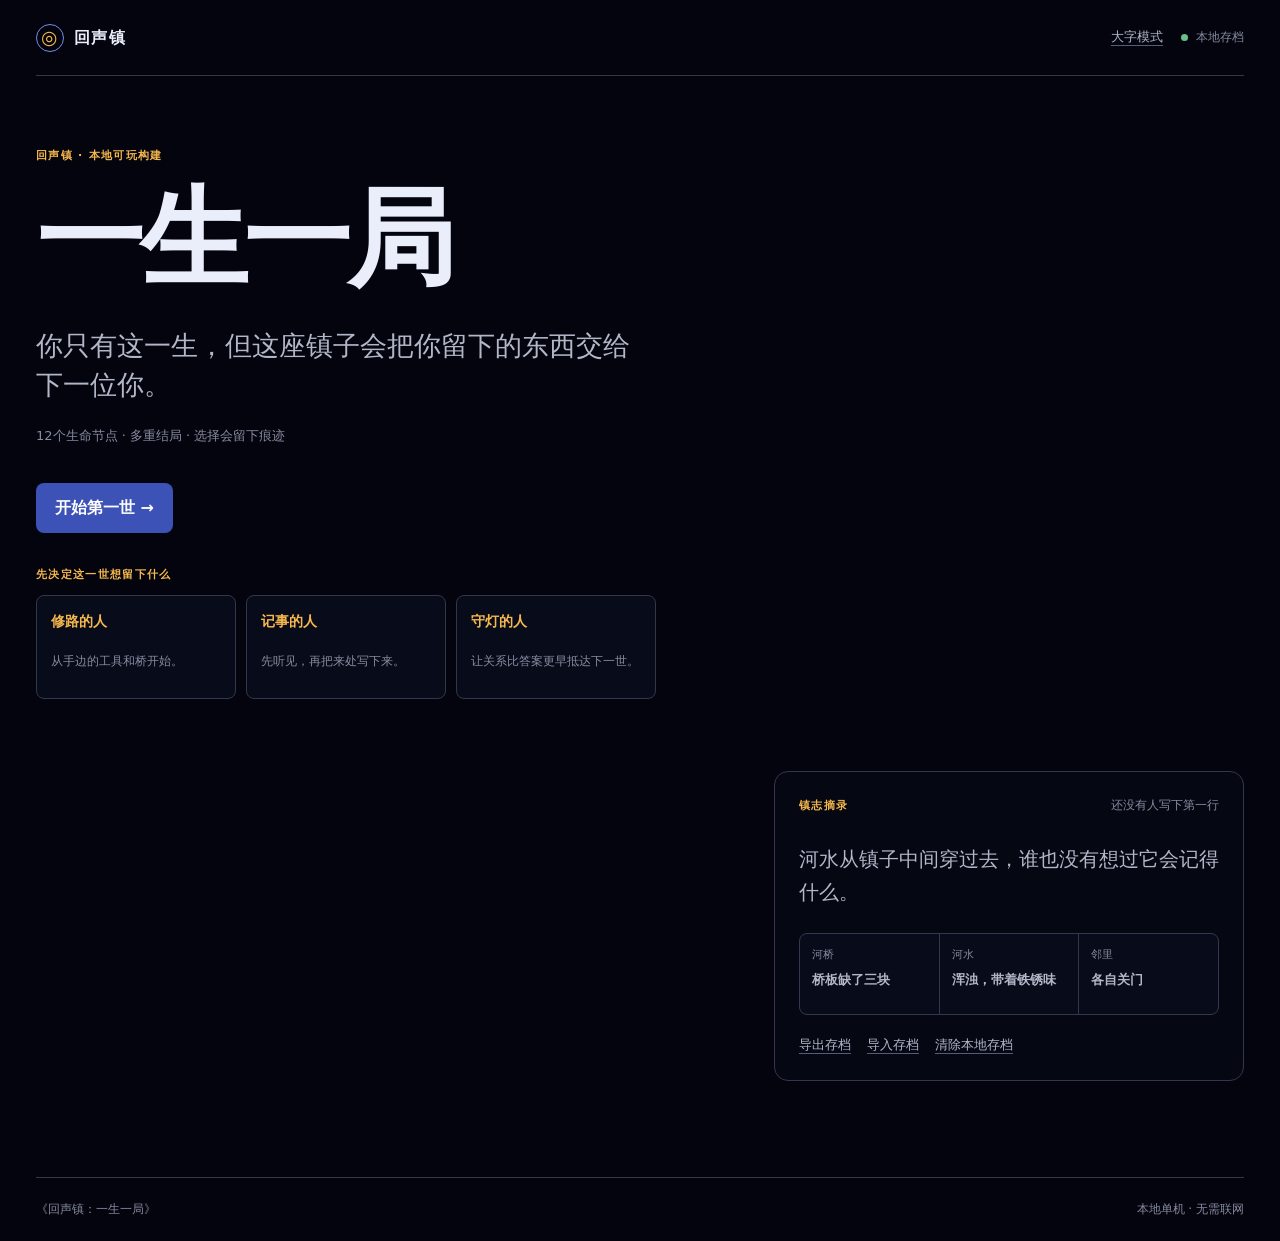
==== development/game/index.html @ 5d585d17 "docs: record playtest feedback and replan core loop" ====
<!doctype html>
<html lang="zh-CN">
  <head>
    <meta charset="utf-8" />
    <meta name="viewport" content="width=device-width, initial-scale=1" />
    <meta name="theme-color" content="#10101a" />
    <meta name="description" content="《回声镇：一生一局》——每一世很短，但小镇会记住。" />
    <link rel="icon" href="favicon.svg" type="image/svg+xml" />
    <link rel="manifest" href="manifest.webmanifest" />
    <link rel="stylesheet" href="styles.css" />
    <title>回声镇：一生一局</title>
  </head>
  <body>
    <div class="site-shell">
      <header class="site-header">
        <button class="wordmark" data-action="home" aria-label="回到游戏首页">
          <span class="wordmark-mark" aria-hidden="true">◎</span>
          <span>回声镇</span>
        </button>
        <div class="header-tools">
          <button class="text-button header-font-toggle" id="font-toggle" data-action="toggle-font" aria-pressed="false">大字模式</button>
          <div class="header-status" aria-live="polite">
          <span class="status-dot" aria-hidden="true"></span>
          <span id="save-status">本地存档</span>
          </div>
        </div>
      </header>

      <a class="skip-link" href="#app">跳到主要内容</a>
      <main id="app" class="app-main">
        <section id="screen-start" class="screen screen-start" aria-labelledby="start-title">
          <div class="start-copy">
            <p class="kicker">回声镇 · 本地可玩构建</p>
            <h1 id="start-title">一生一局</h1>
            <p class="lede">你只有这一生，但这座镇子会把你留下的东西交给下一位你。</p>
            <p class="start-note">12个生命节点 · 多重结局 · 选择会留下痕迹</p>
            <div class="start-actions">
              <button class="button button-primary" data-action="start-life" data-plan="witness">开始第一世 <span aria-hidden="true">→</span></button>
              <button class="button button-secondary is-hidden" data-action="continue-life">继续人生</button>
            </div>
            <section class="plan-picker" aria-labelledby="plan-title">
              <p id="plan-title" class="eyebrow">先决定这一世想留下什么</p>
              <div class="plan-grid">
                <button class="plan-card" type="button" data-action="start-life" data-plan="repair"><strong>修路的人</strong><span>从手边的工具和桥开始。</span></button>
                <button class="plan-card" type="button" data-action="start-life" data-plan="witness"><strong>记事的人</strong><span>先听见，再把来处写下来。</span></button>
                <button class="plan-card" type="button" data-action="start-life" data-plan="lantern"><strong>守灯的人</strong><span>让关系比答案更早抵达下一世。</span></button>
              </div>
            </section>
          </div>
          <div class="start-archive" aria-label="回声镇当前状态">
            <div class="archive-heading">
              <span class="eyebrow">镇志摘录</span>
              <span id="generation-label">还没有人写下第一行</span>
            </div>
            <p id="start-echo" class="archive-quote">“河水从镇子中间穿过去，谁也没有想过它会记得什么。”</p>
            <div id="start-town" class="town-mini"></div>
            <div class="start-tools">
              <button class="text-button is-hidden" data-action="view-archive">翻开完整镇志</button>
              <button class="text-button" data-action="export-save">导出存档</button>
              <label class="text-button file-button" for="import-input">导入存档</label>
              <input id="import-input" type="file" accept="application/json,.json" class="visually-hidden" />
              <button class="text-button" data-action="erase-save">清除本地存档</button>
            </div>
          </div>
        </section>

        <section id="screen-game" class="screen is-hidden" aria-labelledby="event-title">
          <div class="game-toolbar">
            <div>
              <p class="kicker">人生档案</p>
              <h1 id="life-label">第 1 世</h1>
            </div>
            <div class="life-progress-wrap">
              <span id="stage-label">第一章</span>
              <div id="life-progress" class="life-progress" role="progressbar" aria-label="人生进度" aria-valuemin="0" aria-valuemax="12" aria-valuenow="1"></div>
            </div>
          </div>

          <div id="legacy-banner" class="legacy-banner is-hidden" role="status"></div>

          <div class="game-layout">
            <article class="event-column">
              <div class="event-meta">
                <span id="event-age">7岁</span>
                <span class="meta-separator" aria-hidden="true">·</span>
                <span id="event-place">河边</span>
              </div>
              <h2 id="event-title">还没有写下这一页</h2>
              <p id="event-copy" class="event-copy"></p>
              <div id="choices" class="choices" role="group" aria-label="人生选择"></div>

              <section id="feedback" class="feedback is-hidden" aria-live="polite">
                <div class="feedback-rule" aria-hidden="true"></div>
                <p class="eyebrow">这一选择留下的回声</p>
                <p id="feedback-copy" class="feedback-copy"></p>
                <div id="feedback-changes" class="feedback-changes"></div>
                <button class="button button-primary" data-action="next-stage">翻到下一页 <span aria-hidden="true">→</span></button>
              </section>
            </article>

            <aside class="town-column" aria-label="人生状态与小镇状态">
              <section class="status-panel">
                <div class="panel-heading">
                  <span class="eyebrow">这一生</span>
                  <span id="status-hint">你能带走的只有判断</span>
                </div>
                <div class="stat-list">
                  <div class="stat-row">
                    <span class="stat-icon" aria-hidden="true">♡</span>
                    <div class="stat-main"><span>身体</span><strong id="stat-health">3 / 3</strong></div>
                    <div class="stat-meter" role="progressbar" aria-label="身体" aria-valuemin="0" aria-valuemax="3" aria-valuenow="3"><span id="meter-health"></span></div>
                  </div>
                  <div class="stat-row">
                    <span class="stat-icon" aria-hidden="true">◇</span>
                    <div class="stat-main"><span>积蓄</span><strong id="stat-coins">2</strong></div>
                    <div class="stat-meter" role="progressbar" aria-label="积蓄" aria-valuemin="0" aria-valuemax="6" aria-valuenow="2"><span id="meter-coins"></span></div>
                  </div>
                  <div class="stat-row">
                    <span class="stat-icon" aria-hidden="true">⌁</span>
                    <div class="stat-main"><span>胆量</span><strong id="stat-courage">1</strong></div>
                    <div class="stat-meter" role="progressbar" aria-label="胆量" aria-valuemin="0" aria-valuemax="5" aria-valuenow="1"><span id="meter-courage"></span></div>
                  </div>
                  <div class="stat-row">
                    <span class="stat-icon" aria-hidden="true">✦</span>
                    <div class="stat-main"><span>牵挂</span><strong id="stat-bond">0</strong></div>
                    <div class="stat-meter" role="progressbar" aria-label="牵挂" aria-valuemin="0" aria-valuemax="6" aria-valuenow="0"><span id="meter-bond"></span></div>
                  </div>
                  <div class="stat-row">
                    <span class="stat-icon" aria-hidden="true">⌘</span>
                    <div class="stat-main"><span>手艺</span><strong id="stat-craft">0</strong></div>
                    <div class="stat-meter" role="progressbar" aria-label="手艺" aria-valuemin="0" aria-valuemax="6" aria-valuenow="0"><span id="meter-craft"></span></div>
                  </div>
                  <div class="stat-row">
                    <span class="stat-icon" aria-hidden="true">◌</span>
                    <div class="stat-main"><span>洞察</span><strong id="stat-insight">0</strong></div>
                    <div class="stat-meter" role="progressbar" aria-label="洞察" aria-valuemin="0" aria-valuemax="6" aria-valuenow="0"><span id="meter-insight"></span></div>
                  </div>
                </div>
                <p id="life-intent" class="life-intent">这一世还没有决定要留下什么。</p>
              </section>

              <section class="town-panel">
                <div class="panel-heading">
                  <span class="eyebrow">小镇现在</span>
                  <span id="town-year">第一行还没写下</span>
                </div>
                <div id="town-state" class="town-state"></div>
              </section>

              <section class="people-panel">
                <div class="panel-heading">
                  <span class="eyebrow">人还记得</span>
                  <span>关系会跨世</span>
                </div>
                <div id="people-state" class="people-state"></div>
              </section>

              <section class="relic-panel">
                <div class="panel-heading">
                  <span class="eyebrow">带来的东西</span>
                  <span id="relic-count">0 件</span>
                </div>
                <div id="relics" class="relics"></div>
              </section>
            </aside>
          </div>

          <div class="game-footer">
            <button class="text-button" data-action="home">暂存，回到首页</button>
            <span>选择会自动保存 · 键盘可用 1 / 2 / 3</span>
          </div>
        </section>

        <section id="screen-ending" class="screen is-hidden" aria-labelledby="ending-title">
          <div class="ending-intro">
            <p class="kicker">人生档案已封存</p>
            <h1 id="ending-title">你这一生，留下了回声。</h1>
            <p id="ending-copy" class="lede"></p>
          </div>
          <div class="ending-grid">
            <article class="ending-card ending-summary">
              <span class="eyebrow">这一世</span>
              <div id="ending-stats" class="ending-stats"></div>
              <div class="ending-rule"></div>
              <p id="ending-verdict" class="ending-verdict"></p>
            </article>
            <article class="ending-card ending-echoes">
              <span class="eyebrow">镇上记住了</span>
              <div id="echo-list" class="echo-list"></div>
            </article>
          </div>
          <div class="ending-actions">
            <button class="button button-primary" data-action="next-life">带着它，选择下一世方向 <span aria-hidden="true">→</span></button>
            <button class="text-button" data-action="home">回到镇志首页</button>
          </div>
        </section>

        <section id="screen-archive" class="screen is-hidden" aria-labelledby="archive-title">
          <div class="archive-page-heading">
            <div>
              <p class="kicker">回声镇 · 记忆总览</p>
              <h1 id="archive-title">每一世都写在这里。</h1>
              <p class="lede">你不必记住所有选择。镇志会替你记住，直到下一次有人把它翻开。</p>
            </div>
            <button class="button button-secondary" data-action="home">回到首页</button>
          </div>
          <div class="archive-overview">
            <article class="archive-overview-card">
              <span class="eyebrow">小镇现在</span>
              <div id="archive-town" class="town-state"></div>
            </article>
            <article class="archive-overview-card">
              <span class="eyebrow">已经走过</span>
              <strong id="archive-life-count" class="archive-life-count">0 世</strong>
              <p>每一世的判断都会成为下一世的天气。</p>
            </article>
          </div>
          <div id="archive-timeline" class="archive-timeline"></div>
        </section>
      </main>

      <footer class="site-footer">
        <span>《回声镇：一生一局》</span>
        <span>本地单机 · 无需联网</span>
      </footer>
    </div>
    <div id="toast" class="toast" role="status" aria-live="polite"></div>
    <script src="game.js"></script>
  </body>
</html>
---- development/game/styles.css ----
:root {
  color-scheme: dark;
  --ink: oklch(0.95 0.018 274);
  --ink-soft: oklch(0.78 0.025 274);
  --muted: oklch(0.64 0.03 274);
  --bg: oklch(0.115 0.025 274);
  --surface: oklch(0.155 0.032 274);
  --surface-raised: oklch(0.19 0.038 274);
  --surface-quiet: oklch(0.135 0.028 274);
  --line: oklch(0.34 0.038 274);
  --line-strong: oklch(0.48 0.055 274);
  --primary: oklch(0.48 0.16 270);
  --primary-bright: oklch(0.66 0.14 273);
  --accent: oklch(0.82 0.14 78);
  --success: oklch(0.74 0.12 154);
  --warning: oklch(0.79 0.13 78);
  --danger: oklch(0.7 0.14 24);
  --shadow: 0 8px 18px oklch(0.04 0.02 274 / 0.22);
  --radius-sm: 8px;
  --radius-md: 14px;
  --radius-pill: 999px;
  --ease-out: cubic-bezier(0.16, 1, 0.3, 1);
}

* { box-sizing: border-box; }

html { min-width: 320px; background: var(--bg); }

body {
  margin: 0;
  min-width: 320px;
  min-height: 100vh;
  color: var(--ink);
  background: var(--bg);
  font-family: system-ui, -apple-system, BlinkMacSystemFont, "Segoe UI", "Noto Sans SC", "PingFang SC", sans-serif;
  font-size: 16px;
  line-height: 1.6;
  text-rendering: optimizeLegibility;
}

button { font: inherit; }

button:focus-visible {
  outline: 3px solid var(--accent);
  outline-offset: 3px;
}

.site-shell {
  display: flex;
  flex-direction: column;
  min-height: 100vh;
  max-width: 1440px;
  margin: 0 auto;
  padding: 0 36px;
}

.site-header,
.site-footer {
  display: flex;
  align-items: center;
  justify-content: space-between;
  min-height: 76px;
  border-bottom: 1px solid var(--line);
}

.header-tools { display: inline-flex; align-items: center; gap: 18px; }
.header-font-toggle { font-size: 12px; }
.skip-link { position: absolute; left: 16px; top: 8px; z-index: 5; padding: 8px 12px; border-radius: var(--radius-sm); color: var(--ink); background: var(--primary); transform: translateY(-160%); transition: transform 180ms var(--ease-out); }
.skip-link:focus { transform: translateY(0); }

.site-footer {
  min-height: 64px;
  margin-top: auto;
  border-top: 1px solid var(--line);
  border-bottom: 0;
  color: var(--muted);
  font-size: 12px;
}

.wordmark,
.text-button {
  border: 0;
  padding: 0;
  color: var(--ink);
  background: transparent;
  cursor: pointer;
}

.wordmark {
  display: inline-flex;
  align-items: center;
  gap: 10px;
  font-weight: 700;
  letter-spacing: 0.08em;
}

.wordmark-mark {
  display: inline-grid;
  width: 28px;
  height: 28px;
  place-items: center;
  border: 1px solid var(--primary-bright);
  border-radius: 50%;
  color: var(--accent);
  font-size: 19px;
  line-height: 1;
}

.header-status {
  display: inline-flex;
  align-items: center;
  gap: 8px;
  color: var(--muted);
  font-size: 12px;
}

.status-dot {
  display: inline-block;
  width: 7px;
  height: 7px;
  border-radius: 50%;
  background: var(--success);
}

.app-main { flex: 1; }

.screen { padding: 72px 0 96px; }
.screen.is-hidden,
.is-hidden { display: none !important; }

.kicker,
.eyebrow {
  margin: 0;
  color: var(--accent);
  font-size: 11px;
  font-weight: 700;
  letter-spacing: 0.12em;
  line-height: 1.4;
}

.start-copy { max-width: 620px; }

h1,
h2,
p { text-wrap: pretty; }

h1,
h2 {
  margin: 0;
  color: var(--ink);
  font-weight: 700;
  letter-spacing: -0.025em;
  line-height: 1.08;
}

.start-copy h1 {
  max-width: 8ch;
  margin-top: 18px;
  font-size: clamp(58px, 9vw, 108px);
  letter-spacing: -0.04em;
}

.lede {
  max-width: 38ch;
  margin: 28px 0 0;
  color: var(--ink-soft);
  font-size: clamp(20px, 2.5vw, 27px);
  line-height: 1.45;
}

.start-note {
  margin: 22px 0 0;
  color: var(--muted);
  font-size: 13px;
}

.start-actions,
.ending-actions {
  display: flex;
  flex-wrap: wrap;
  align-items: center;
  gap: 14px;
  margin-top: 36px;
}

.plan-picker { margin-top: 34px; max-width: 720px; }
.plan-grid { display: grid; grid-template-columns: repeat(3, minmax(0, 1fr)); gap: 10px; margin-top: 13px; }
.plan-card { display: grid; gap: 7px; min-height: 104px; border: 1px solid var(--line); border-radius: var(--radius-sm); padding: 14px; color: var(--ink); background: var(--surface); cursor: pointer; text-align: left; transition: border-color 180ms var(--ease-out), background-color 180ms var(--ease-out), transform 180ms var(--ease-out); }
.plan-card:hover { border-color: var(--primary-bright); background: var(--surface-raised); transform: translateY(-2px); }
.plan-card strong { color: var(--accent); font-size: 14px; }
.plan-card span { color: var(--muted); font-size: 12px; line-height: 1.45; }

.button {
  min-height: 48px;
  border: 1px solid transparent;
  border-radius: var(--radius-sm);
  padding: 11px 18px;
  cursor: pointer;
  font-weight: 700;
  transition: transform 180ms var(--ease-out), background-color 180ms var(--ease-out), border-color 180ms var(--ease-out);
}

.button:hover { transform: translateY(-2px); }
.button:active { transform: translateY(0); }

.button-primary {
  color: oklch(0.99 0 0);
  background: var(--primary);
}

.button-primary:hover { background: var(--primary-bright); }

.button-secondary {
  color: var(--ink);
  border-color: var(--line-strong);
  background: transparent;
}

.button-secondary:hover { border-color: var(--accent); background: var(--surface); }

.text-button {
  color: var(--ink-soft);
  font-size: 13px;
  text-decoration: underline;
  text-decoration-color: var(--line-strong);
  text-underline-offset: 4px;
}

.text-button:hover { color: var(--accent); text-decoration-color: var(--accent); }

.start-archive {
  width: min(100%, 470px);
  margin: 72px 0 0 auto;
  padding: 24px;
  border: 1px solid var(--line);
  border-radius: var(--radius-md);
  background: var(--surface-quiet);
}

.archive-heading,
.panel-heading {
  display: flex;
  justify-content: space-between;
  gap: 16px;
  align-items: baseline;
}

.archive-heading > span:last-child,
.panel-heading > span:last-child {
  color: var(--muted);
  font-size: 12px;
  text-align: right;
}

.archive-quote {
  margin: 28px 0 24px;
  color: var(--ink-soft);
  font-family: "Noto Serif SC", "Songti SC", "STSong", serif;
  font-size: 20px;
  line-height: 1.65;
}

.town-mini {
  display: grid;
  grid-template-columns: repeat(3, 1fr);
  gap: 1px;
  overflow: hidden;
  margin-top: 24px;
  border: 1px solid var(--line);
  border-radius: var(--radius-sm);
  background: var(--line);
}

.town-mini-item {
  min-height: 80px;
  padding: 12px;
  background: var(--surface);
}

.town-mini-item span,
.town-mini-item strong { display: block; }
.town-mini-item span { color: var(--muted); font-size: 11px; }
.town-mini-item strong { margin-top: 7px; color: var(--ink-soft); font-size: 13px; line-height: 1.35; }
.start-archive .text-button { margin-top: 22px; }
.start-tools { display: flex; flex-wrap: wrap; gap: 12px 16px; margin-top: 20px; }
.start-tools .text-button { margin-top: 0; }
.file-button { cursor: pointer; }
.visually-hidden { position: absolute !important; width: 1px !important; height: 1px !important; margin: -1px !important; padding: 0 !important; overflow: hidden !important; clip: rect(0 0 0 0) !important; white-space: nowrap !important; border: 0 !important; }

.game-toolbar {
  display: flex;
  align-items: end;
  justify-content: space-between;
  gap: 28px;
  padding-bottom: 24px;
  border-bottom: 1px solid var(--line);
}

.game-toolbar h1 {
  margin-top: 8px;
  font-size: 34px;
}

.life-progress-wrap { width: min(360px, 42%); }
.life-progress-wrap > span { display: block; margin-bottom: 9px; color: var(--muted); font-size: 12px; text-align: right; }

.life-progress {
  display: grid;
  grid-template-columns: repeat(12, 1fr);
  gap: 6px;
}

.life-progress span {
  display: block;
  height: 5px;
  border-radius: var(--radius-pill);
  background: var(--line);
}

.life-progress span.is-current { background: var(--accent); }
.life-progress span.is-done { background: var(--primary-bright); }

.legacy-banner {
  margin-top: 24px;
  padding: 13px 16px;
  border: 1px solid oklch(0.56 0.09 78);
  border-radius: var(--radius-sm);
  color: var(--warning);
  background: oklch(0.2 0.04 78 / 0.45);
  font-size: 13px;
}

.game-layout {
  display: grid;
  grid-template-columns: minmax(0, 1fr) 310px;
  gap: clamp(38px, 7vw, 108px);
  align-items: start;
  padding-top: 52px;
}

.event-column { max-width: 720px; }
.event-meta { display: flex; gap: 10px; color: var(--accent); font-size: 13px; font-weight: 700; }
.meta-separator { color: var(--line-strong); }
.event-column h2 { margin-top: 18px; font-size: clamp(32px, 4vw, 52px); }
.event-copy { max-width: 64ch; margin: 24px 0 0; color: var(--ink-soft); font-family: "Noto Serif SC", "Songti SC", "STSong", serif; font-size: 19px; line-height: 1.85; }

.font-large { font-size: 18px; }
.font-large .event-copy { font-size: 21px; }
.font-large .feedback-copy { font-size: 20px; }
.font-large .choice-detail,
.font-large .choice-impact,
.font-large .stat-main,
.font-large .town-state-row span,
.font-large .town-state-row strong,
.font-large .people-state-row span,
.font-large .people-state-row strong { font-size: 14px; }

.choices { display: grid; gap: 12px; margin-top: 40px; }

.choice {
  display: grid;
  grid-template-columns: 32px minmax(0, 1fr) auto;
  gap: 14px;
  align-items: center;
  width: 100%;
  min-height: 72px;
  border: 1px solid var(--line);
  border-radius: var(--radius-sm);
  padding: 13px 16px;
  color: var(--ink);
  background: var(--surface);
  cursor: pointer;
  text-align: left;
  transition: border-color 180ms var(--ease-out), background-color 180ms var(--ease-out), transform 180ms var(--ease-out);
}

.choice:hover { border-color: var(--primary-bright); background: var(--surface-raised); transform: translateX(3px); }
.choice:disabled { cursor: default; opacity: 0.58; transform: none; }
.choice:disabled:hover { border-color: var(--line); background: var(--surface); }
.choice-key { display: grid; width: 28px; height: 28px; place-items: center; border: 1px solid var(--line-strong); border-radius: 50%; color: var(--accent); font-size: 13px; font-weight: 700; }
.choice-copy { display: block; min-width: 0; }
.choice-label { display: block; font-weight: 700; line-height: 1.35; }
.choice-detail { display: block; margin-top: 4px; color: var(--muted); font-size: 12px; line-height: 1.45; }
.choice-impact { color: var(--ink-soft); font-size: 12px; white-space: nowrap; }

.feedback {
  margin-top: 42px;
  padding-top: 24px;
  border-top: 1px solid var(--line-strong);
}

.feedback-rule { width: 52px; height: 3px; margin-bottom: 22px; border-radius: var(--radius-pill); background: var(--accent); }
.feedback-copy { max-width: 60ch; margin: 15px 0 0; color: var(--ink-soft); font-family: "Noto Serif SC", "Songti SC", "STSong", serif; font-size: 18px; line-height: 1.75; }
.feedback-changes { display: flex; flex-wrap: wrap; gap: 8px; margin-top: 18px; }
.change-chip { display: inline-flex; align-items: center; min-height: 28px; border-radius: var(--radius-pill); padding: 4px 10px; color: var(--ink-soft); background: var(--surface-raised); font-size: 12px; }
.change-chip.is-world { color: var(--warning); background: oklch(0.22 0.045 78); }
.feedback .button { margin-top: 26px; }

.town-column { display: grid; gap: 14px; position: sticky; top: 22px; }
.status-panel,
.town-panel,
.relic-panel { padding: 18px; border: 1px solid var(--line); border-radius: var(--radius-md); background: var(--surface-quiet); }
.stat-list { display: grid; gap: 17px; margin-top: 24px; }
.stat-row { display: grid; grid-template-columns: 22px minmax(0, 1fr); gap: 8px; align-items: center; }
.stat-icon { color: var(--primary-bright); font-size: 17px; }
.stat-main { display: flex; justify-content: space-between; gap: 10px; color: var(--muted); font-size: 12px; }
.stat-main strong { color: var(--ink-soft); font-size: 12px; }
.stat-meter { grid-column: 2; height: 4px; overflow: hidden; margin-top: -2px; border-radius: var(--radius-pill); background: var(--line); }
.stat-meter span { display: block; width: 100%; height: 100%; border-radius: inherit; background: var(--primary-bright); transform: scaleX(0); transform-origin: left center; transition: transform 250ms var(--ease-out); }
.life-intent { margin: 22px 0 0; padding-top: 16px; border-top: 1px solid var(--line); color: var(--ink-soft); font-family: "Noto Serif SC", "Songti SC", "STSong", serif; font-size: 13px; line-height: 1.6; }

.town-state { display: grid; gap: 0; margin-top: 18px; }
.town-state-row { display: flex; justify-content: space-between; gap: 12px; padding: 11px 0; border-top: 1px solid var(--line); }
.town-state-row:first-child { border-top: 0; }
.town-state-row span { color: var(--muted); font-size: 12px; }
.town-state-row strong { color: var(--ink-soft); font-size: 12px; text-align: right; }
.town-state-row strong.is-changed { color: var(--warning); }

.people-panel { padding: 18px; border: 1px solid var(--line); border-radius: var(--radius-md); background: var(--surface-quiet); }
.people-state { display: grid; gap: 0; margin-top: 18px; }
.people-state-row { display: flex; justify-content: space-between; gap: 12px; padding: 10px 0; border-top: 1px solid var(--line); }
.people-state-row:first-child { border-top: 0; }
.people-state-row span { color: var(--muted); font-size: 12px; }
.people-state-row strong { color: var(--ink-soft); font-size: 12px; text-align: right; }
.people-state-row strong.is-changed { color: var(--warning); }

.relics { display: flex; flex-wrap: wrap; gap: 7px; margin-top: 18px; }
.relic { border: 1px solid var(--line-strong); border-radius: var(--radius-pill); padding: 4px 10px; color: var(--ink-soft); background: var(--surface); font-size: 12px; }
.relic-empty { color: var(--muted); font-size: 12px; }

.game-footer { display: flex; justify-content: space-between; gap: 20px; margin-top: 64px; padding-top: 18px; border-top: 1px solid var(--line); color: var(--muted); font-size: 12px; }

.ending-intro { max-width: 740px; }
.ending-intro h1 { margin-top: 18px; font-size: clamp(40px, 6vw, 76px); }
.ending-intro .lede { max-width: 50ch; margin-top: 22px; font-size: 20px; }
.ending-grid { display: grid; grid-template-columns: repeat(2, minmax(0, 1fr)); gap: 14px; margin-top: 52px; }
.ending-card { min-height: 260px; padding: 22px; border: 1px solid var(--line); border-radius: var(--radius-md); background: var(--surface-quiet); }
.ending-stats { display: grid; grid-template-columns: repeat(4, 1fr); gap: 14px; margin-top: 28px; }
.ending-stat strong { display: block; color: var(--accent); font-size: 28px; line-height: 1.2; }
.ending-stat span { display: block; margin-top: 5px; color: var(--muted); font-size: 12px; }
.ending-rule { height: 1px; margin: 24px 0 20px; background: var(--line); }
.ending-verdict { margin: 0; color: var(--ink-soft); font-family: "Noto Serif SC", "Songti SC", "STSong", serif; font-size: 17px; line-height: 1.7; }
.echo-list { display: grid; gap: 0; margin-top: 19px; }
.echo-item { display: flex; gap: 12px; padding: 12px 0; border-top: 1px solid var(--line); color: var(--ink-soft); font-size: 14px; line-height: 1.55; }
.echo-item:first-child { border-top: 0; }
.echo-mark { flex: 0 0 auto; color: var(--accent); }

.archive-page-heading { display: flex; align-items: end; justify-content: space-between; gap: 28px; padding-bottom: 26px; border-bottom: 1px solid var(--line); }
.archive-page-heading h1 { max-width: 11ch; margin-top: 18px; font-size: clamp(42px, 6vw, 76px); }
.archive-page-heading .lede { margin-top: 20px; font-size: 19px; }
.archive-overview { display: grid; grid-template-columns: minmax(0, 1.5fr) minmax(220px, 0.8fr); gap: 14px; margin-top: 34px; }
.archive-overview-card { min-height: 182px; padding: 20px; border: 1px solid var(--line); border-radius: var(--radius-md); background: var(--surface-quiet); }
.archive-overview-card p { margin: 18px 0 0; color: var(--muted); font-size: 13px; }
.archive-life-count { display: block; margin-top: 25px; color: var(--accent); font-size: 44px; line-height: 1; }
.archive-timeline { display: grid; gap: 14px; margin-top: 34px; }
.archive-entry { display: grid; grid-template-columns: 92px minmax(0, 1fr) auto; gap: 20px; align-items: start; padding: 20px; border: 1px solid var(--line); border-radius: var(--radius-md); background: var(--surface); }
.archive-entry-number { color: var(--accent); font-size: 22px; font-weight: 700; }
.archive-entry h2 { font-size: 20px; }
.archive-entry p { margin: 8px 0 0; color: var(--ink-soft); font-family: "Noto Serif SC", "Songti SC", "STSong", serif; font-size: 15px; line-height: 1.65; }
.archive-entry .archive-entry-echo { color: var(--muted); font-family: inherit; font-size: 12px; }
.archive-entry-tags { display: flex; flex-wrap: wrap; justify-content: end; gap: 7px; max-width: 220px; }
.archive-entry-tag { border-radius: var(--radius-pill); padding: 4px 9px; color: var(--muted); background: var(--surface-raised); font-size: 11px; }
.archive-empty { padding: 36px 0; border-top: 1px solid var(--line); border-bottom: 1px solid var(--line); color: var(--muted); }

.toast { position: fixed; right: 20px; bottom: 20px; z-index: 3; min-width: 180px; max-width: 300px; padding: 11px 14px; border: 1px solid var(--line-strong); border-radius: var(--radius-sm); color: var(--ink); background: var(--surface-raised); box-shadow: var(--shadow); opacity: 0; transform: translateY(10px); pointer-events: none; transition: opacity 180ms var(--ease-out), transform 180ms var(--ease-out); }
.toast.is-visible { opacity: 1; transform: translateY(0); }

@media (max-width: 880px) {
  .site-shell { padding: 0 22px; }
  .screen { padding: 52px 0 72px; }
  .game-layout { grid-template-columns: minmax(0, 1fr); gap: 42px; }
  .town-column { position: static; grid-template-columns: repeat(2, minmax(0, 1fr)); }
  .relic-panel, .people-panel { grid-column: span 2; }
  .game-footer { margin-top: 48px; }
  .archive-entry { grid-template-columns: 72px minmax(0, 1fr); }
  .archive-entry-tags { grid-column: 2; justify-content: start; max-width: none; }
}

@media (max-width: 580px) {
  .site-shell { padding: 0 16px; }
  .site-header { min-height: 64px; }
  .site-footer { align-items: flex-start; flex-direction: column; justify-content: center; gap: 2px; min-height: 70px; }
  .screen-start { padding-top: 45px; }
  .start-copy h1 { font-size: 64px; }
  .start-archive { margin-top: 54px; }
  .game-toolbar { align-items: flex-start; flex-direction: column; gap: 24px; }
  .life-progress-wrap { width: 100%; }
  .life-progress-wrap > span { text-align: left; }
  .game-layout { padding-top: 38px; }
  .event-copy { font-size: 17px; }
  .choice { grid-template-columns: 28px minmax(0, 1fr); padding: 12px; }
  .choice-impact { grid-column: 2; }
  .town-column { grid-template-columns: minmax(0, 1fr); }
  .relic-panel, .people-panel { grid-column: auto; }
  .game-footer { align-items: flex-start; flex-direction: column; gap: 9px; }
  .ending-grid { grid-template-columns: minmax(0, 1fr); margin-top: 36px; }
  .ending-intro h1 { font-size: 45px; }
  .ending-stats { grid-template-columns: repeat(2, 1fr); gap: 8px; }
  .archive-page-heading { align-items: flex-start; flex-direction: column; }
  .archive-page-heading .button { width: 100%; }
  .archive-overview { grid-template-columns: minmax(0, 1fr); }
  .archive-entry { grid-template-columns: minmax(0, 1fr); gap: 10px; }
  .archive-entry-tags { grid-column: auto; }
  .start-actions, .ending-actions { align-items: stretch; flex-direction: column; }
  .start-actions .button, .ending-actions .button { width: 100%; }
  .plan-grid { grid-template-columns: minmax(0, 1fr); }
}

@media (prefers-reduced-motion: reduce) {
  *, *::before, *::after { scroll-behavior: auto !important; transition-duration: 0.01ms !important; animation-duration: 0.01ms !important; animation-iteration-count: 1 !important; }
}
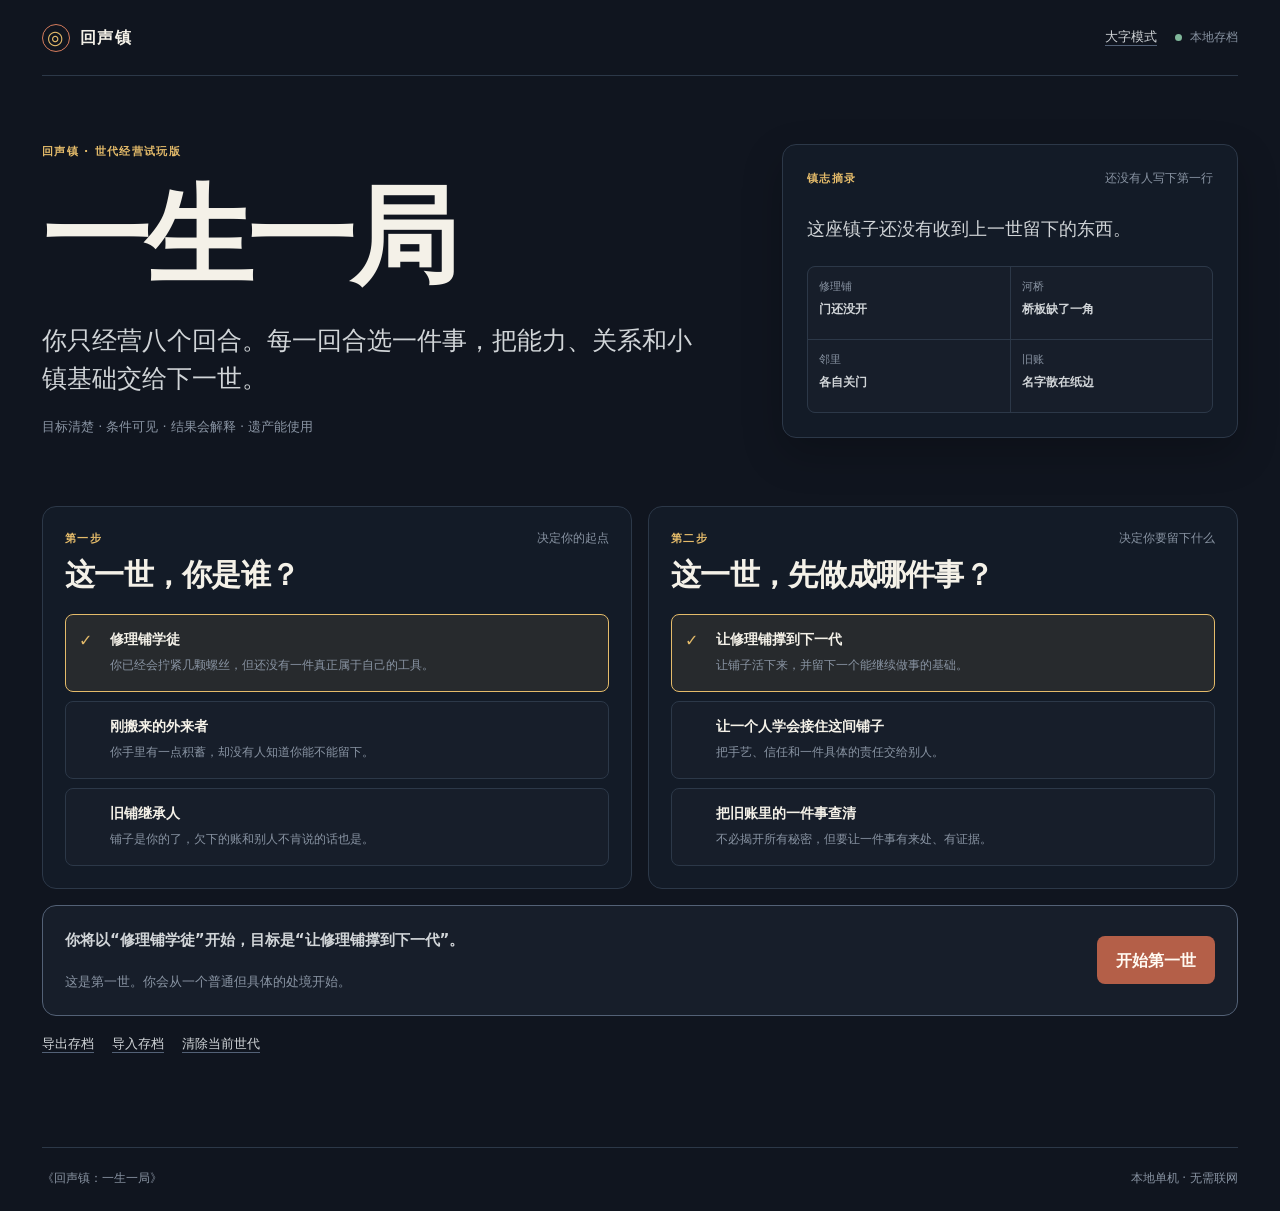
==== commit 2d32a499: "feat: build generational core loop vertical slice" ====
--- a/development/game/index.html
+++ b/development/game/index.html
@@ -3,8 +3,8 @@
   <head>
     <meta charset="utf-8" />
     <meta name="viewport" content="width=device-width, initial-scale=1" />
-    <meta name="theme-color" content="#10101a" />
-    <meta name="description" content="《回声镇：一生一局》——每一世很短，但小镇会记住。" />
+    <meta name="theme-color" content="#10151f" />
+    <meta name="description" content="《回声镇：一生一局》——每一世很短，但小镇会记住你留下的基础。" />
     <link rel="icon" href="favicon.svg" type="image/svg+xml" />
     <link rel="manifest" href="manifest.webmanifest" />
     <link rel="stylesheet" href="styles.css" />
@@ -18,213 +18,134 @@
           <span>回声镇</span>
         </button>
         <div class="header-tools">
-          <button class="text-button header-font-toggle" id="font-toggle" data-action="toggle-font" aria-pressed="false">大字模式</button>
-          <div class="header-status" aria-live="polite">
-          <span class="status-dot" aria-hidden="true"></span>
-          <span id="save-status">本地存档</span>
-          </div>
+          <button class="text-button" id="font-toggle" data-action="toggle-font" aria-pressed="false">大字模式</button>
+          <div class="header-status" aria-live="polite"><span class="status-dot" aria-hidden="true"></span><span id="save-status">本地存档</span></div>
         </div>
       </header>
 
       <a class="skip-link" href="#app">跳到主要内容</a>
       <main id="app" class="app-main">
         <section id="screen-start" class="screen screen-start" aria-labelledby="start-title">
-          <div class="start-copy">
-            <p class="kicker">回声镇 · 本地可玩构建</p>
-            <h1 id="start-title">一生一局</h1>
-            <p class="lede">你只有这一生，但这座镇子会把你留下的东西交给下一位你。</p>
-            <p class="start-note">12个生命节点 · 多重结局 · 选择会留下痕迹</p>
-            <div class="start-actions">
-              <button class="button button-primary" data-action="start-life" data-plan="witness">开始第一世 <span aria-hidden="true">→</span></button>
-              <button class="button button-secondary is-hidden" data-action="continue-life">继续人生</button>
+          <div class="start-hero">
+            <div class="start-copy">
+              <p class="kicker">回声镇 · 世代经营试玩版</p>
+              <h1 id="start-title">一生一局</h1>
+              <p class="lede">你只经营八个回合。每一回合选一件事，把能力、关系和小镇基础交给下一世。</p>
+              <p class="start-note">目标清楚 · 条件可见 · 结果会解释 · 遗产能使用</p>
             </div>
-            <section class="plan-picker" aria-labelledby="plan-title">
-              <p id="plan-title" class="eyebrow">先决定这一世想留下什么</p>
-              <div class="plan-grid">
-                <button class="plan-card" type="button" data-action="start-life" data-plan="repair"><strong>修路的人</strong><span>从手边的工具和桥开始。</span></button>
-                <button class="plan-card" type="button" data-action="start-life" data-plan="witness"><strong>记事的人</strong><span>先听见，再把来处写下来。</span></button>
-                <button class="plan-card" type="button" data-action="start-life" data-plan="lantern"><strong>守灯的人</strong><span>让关系比答案更早抵达下一世。</span></button>
-              </div>
+            <aside class="start-archive" aria-label="回声镇当前状态">
+              <div class="archive-heading"><span class="eyebrow">镇志摘录</span><span id="generation-label">还没有人写下第一行</span></div>
+              <p id="start-echo" class="archive-quote">“这座镇子还没有收到上一世留下的东西。”</p>
+              <div id="start-town" class="town-mini"></div>
+              <button id="view-archive" class="text-button is-hidden" data-action="view-archive">翻开完整镇志</button>
+            </aside>
+          </div>
+
+          <div id="start-notice" class="notice is-hidden" role="status"></div>
+          <div class="setup-layout">
+            <section class="setup-panel" aria-labelledby="profile-title">
+              <div class="section-heading"><span class="eyebrow">第一步</span><span>决定你的起点</span></div>
+              <h2 id="profile-title">这一世，你是谁？</h2>
+              <div id="profile-options" class="selection-grid"></div>
+            </section>
+            <section class="setup-panel" aria-labelledby="goal-title">
+              <div class="section-heading"><span class="eyebrow">第二步</span><span>决定你要留下什么</span></div>
+              <h2 id="goal-title">这一世，先做成哪件事？</h2>
+              <div id="goal-options" class="selection-grid"></div>
             </section>
           </div>
-          <div class="start-archive" aria-label="回声镇当前状态">
-            <div class="archive-heading">
-              <span class="eyebrow">镇志摘录</span>
-              <span id="generation-label">还没有人写下第一行</span>
+
+          <section class="start-action-panel">
+            <div>
+              <p id="start-summary" class="start-summary"></p>
+              <div id="incoming-legacy" class="incoming-legacy"></div>
             </div>
-            <p id="start-echo" class="archive-quote">“河水从镇子中间穿过去，谁也没有想过它会记得什么。”</p>
-            <div id="start-town" class="town-mini"></div>
-            <div class="start-tools">
-              <button class="text-button is-hidden" data-action="view-archive">翻开完整镇志</button>
-              <button class="text-button" data-action="export-save">导出存档</button>
-              <label class="text-button file-button" for="import-input">导入存档</label>
-              <input id="import-input" type="file" accept="application/json,.json" class="visually-hidden" />
-              <button class="text-button" data-action="erase-save">清除本地存档</button>
+            <div class="start-actions">
+              <button id="start-life" class="button button-primary" data-action="start-life">开始第一世 →</button>
+              <button id="continue-life" class="button button-secondary is-hidden" data-action="continue-life">继续这一世</button>
             </div>
+          </section>
+
+          <div class="start-tools">
+            <button class="text-button" data-action="export-save">导出存档</button>
+            <label class="text-button file-button" for="import-input">导入存档</label>
+            <input id="import-input" type="file" accept="application/json,.json" class="visually-hidden" />
+            <button class="text-button" data-action="erase-save">清除当前世代</button>
           </div>
         </section>
 
         <section id="screen-game" class="screen is-hidden" aria-labelledby="event-title">
           <div class="game-toolbar">
-            <div>
-              <p class="kicker">人生档案</p>
-              <h1 id="life-label">第 1 世</h1>
-            </div>
-            <div class="life-progress-wrap">
-              <span id="stage-label">第一章</span>
-              <div id="life-progress" class="life-progress" role="progressbar" aria-label="人生进度" aria-valuemin="0" aria-valuemax="12" aria-valuenow="1"></div>
+            <div><p class="kicker">人生档案</p><h1 id="game-generation">第 1 世</h1></div>
+            <div class="round-progress-wrap">
+              <div class="round-progress-label"><span id="round-label">第 1 / 8 回合</span><span id="phase-label">起步</span></div>
+              <div id="round-progress" class="round-progress" role="progressbar" aria-label="人生回合进度" aria-valuemin="1" aria-valuemax="8" aria-valuenow="1"><span></span></div>
+              <p id="phase-hint" class="progress-hint"></p>
             </div>
           </div>
 
-          <div id="legacy-banner" class="legacy-banner is-hidden" role="status"></div>
+          <div class="goal-strip">
+            <div class="goal-copy"><span class="eyebrow">这一世的明确目标</span><strong id="goal-label"></strong><span id="goal-detail"></span></div>
+            <div class="goal-meter-wrap"><div class="goal-meter-label"><span>推进度</span><strong id="goal-progress-label">0 / 4</strong></div><div class="goal-meter"><span id="goal-progress"></span></div></div>
+          </div>
 
+          <div id="inherited-strip" class="inherited-strip is-hidden"></div>
           <div class="game-layout">
             <article class="event-column">
-              <div class="event-meta">
-                <span id="event-age">7岁</span>
-                <span class="meta-separator" aria-hidden="true">·</span>
-                <span id="event-place">河边</span>
-              </div>
+              <div class="event-meta"><span id="situation-label">当前处境</span><span aria-hidden="true">·</span><span>只能选一件</span></div>
               <h2 id="event-title">还没有写下这一页</h2>
               <p id="event-copy" class="event-copy"></p>
-              <div id="choices" class="choices" role="group" aria-label="人生选择"></div>
-
+              <div id="action-list" class="action-list" role="group" aria-label="本回合行动"></div>
               <section id="feedback" class="feedback is-hidden" aria-live="polite">
-                <div class="feedback-rule" aria-hidden="true"></div>
-                <p class="eyebrow">这一选择留下的回声</p>
+                <div class="feedback-heading"><span class="eyebrow">行动已落地</span><strong id="feedback-title"></strong></div>
                 <p id="feedback-copy" class="feedback-copy"></p>
-                <div id="feedback-changes" class="feedback-changes"></div>
-                <button class="button button-primary" data-action="next-stage">翻到下一页 <span aria-hidden="true">→</span></button>
+                <div class="feedback-block"><span class="feedback-label">发生了什么</span><div id="feedback-changes" class="feedback-changes"></div></div>
+                <div class="feedback-block feedback-future-block"><span class="feedback-label">它会怎样影响后面</span><p id="feedback-future"></p></div>
+                <button id="advance-round" class="button button-primary" data-action="advance-round">进入下一回合 →</button>
               </section>
             </article>
 
-            <aside class="town-column" aria-label="人生状态与小镇状态">
+            <aside class="status-column" aria-label="人生和小镇状态">
               <section class="status-panel">
-                <div class="panel-heading">
-                  <span class="eyebrow">这一生</span>
-                  <span id="status-hint">你能带走的只有判断</span>
-                </div>
-                <div class="stat-list">
-                  <div class="stat-row">
-                    <span class="stat-icon" aria-hidden="true">♡</span>
-                    <div class="stat-main"><span>身体</span><strong id="stat-health">3 / 3</strong></div>
-                    <div class="stat-meter" role="progressbar" aria-label="身体" aria-valuemin="0" aria-valuemax="3" aria-valuenow="3"><span id="meter-health"></span></div>
-                  </div>
-                  <div class="stat-row">
-                    <span class="stat-icon" aria-hidden="true">◇</span>
-                    <div class="stat-main"><span>积蓄</span><strong id="stat-coins">2</strong></div>
-                    <div class="stat-meter" role="progressbar" aria-label="积蓄" aria-valuemin="0" aria-valuemax="6" aria-valuenow="2"><span id="meter-coins"></span></div>
-                  </div>
-                  <div class="stat-row">
-                    <span class="stat-icon" aria-hidden="true">⌁</span>
-                    <div class="stat-main"><span>胆量</span><strong id="stat-courage">1</strong></div>
-                    <div class="stat-meter" role="progressbar" aria-label="胆量" aria-valuemin="0" aria-valuemax="5" aria-valuenow="1"><span id="meter-courage"></span></div>
-                  </div>
-                  <div class="stat-row">
-                    <span class="stat-icon" aria-hidden="true">✦</span>
-                    <div class="stat-main"><span>牵挂</span><strong id="stat-bond">0</strong></div>
-                    <div class="stat-meter" role="progressbar" aria-label="牵挂" aria-valuemin="0" aria-valuemax="6" aria-valuenow="0"><span id="meter-bond"></span></div>
-                  </div>
-                  <div class="stat-row">
-                    <span class="stat-icon" aria-hidden="true">⌘</span>
-                    <div class="stat-main"><span>手艺</span><strong id="stat-craft">0</strong></div>
-                    <div class="stat-meter" role="progressbar" aria-label="手艺" aria-valuemin="0" aria-valuemax="6" aria-valuenow="0"><span id="meter-craft"></span></div>
-                  </div>
-                  <div class="stat-row">
-                    <span class="stat-icon" aria-hidden="true">◌</span>
-                    <div class="stat-main"><span>洞察</span><strong id="stat-insight">0</strong></div>
-                    <div class="stat-meter" role="progressbar" aria-label="洞察" aria-valuemin="0" aria-valuemax="6" aria-valuenow="0"><span id="meter-insight"></span></div>
-                  </div>
-                </div>
-                <p id="life-intent" class="life-intent">这一世还没有决定要留下什么。</p>
+                <div class="panel-heading"><span class="eyebrow">这一生手里的牌</span><span>数值会直接影响可选行动</span></div>
+                <div id="resource-list" class="resource-list"></div>
+                <div class="side-divider"></div>
+                <div class="panel-heading"><span class="eyebrow">能力</span><span>会留下经验</span></div>
+                <div id="trait-list" class="trait-list"></div>
+                <div class="side-divider"></div>
+                <div class="panel-heading"><span class="eyebrow">关系</span><span>可变成支持</span></div>
+                <div id="relationship-list" class="relationship-list"></div>
               </section>
-
-              <section class="town-panel">
-                <div class="panel-heading">
-                  <span class="eyebrow">小镇现在</span>
-                  <span id="town-year">第一行还没写下</span>
-                </div>
-                <div id="town-state" class="town-state"></div>
-              </section>
-
-              <section class="people-panel">
-                <div class="panel-heading">
-                  <span class="eyebrow">人还记得</span>
-                  <span>关系会跨世</span>
-                </div>
-                <div id="people-state" class="people-state"></div>
-              </section>
-
-              <section class="relic-panel">
-                <div class="panel-heading">
-                  <span class="eyebrow">带来的东西</span>
-                  <span id="relic-count">0 件</span>
-                </div>
-                <div id="relics" class="relics"></div>
+              <section class="status-panel town-panel">
+                <div class="panel-heading"><span class="eyebrow">小镇基础</span><span>跨世保留</span></div>
+                <div id="town-list" class="town-state"></div>
               </section>
             </aside>
           </div>
-
-          <div class="game-footer">
-            <button class="text-button" data-action="home">暂存，回到首页</button>
-            <span>选择会自动保存 · 键盘可用 1 / 2 / 3</span>
-          </div>
+          <div class="game-footer"><button class="text-button" data-action="home">暂存，回到首页</button><span>选择会自动保存 · 键盘可用 1 / 2 / 3</span></div>
         </section>
 
         <section id="screen-ending" class="screen is-hidden" aria-labelledby="ending-title">
-          <div class="ending-intro">
-            <p class="kicker">人生档案已封存</p>
-            <h1 id="ending-title">你这一生，留下了回声。</h1>
-            <p id="ending-copy" class="lede"></p>
+          <div class="ending-intro"><p class="kicker">人生档案已封存</p><h1 id="ending-title">你这一生，留下了回声。</h1><p id="ending-copy" class="lede"></p><p id="ending-context" class="ending-context"></p></div>
+          <div class="ending-grid">
+            <article class="ending-card"><span class="eyebrow">这一世的结果</span><div id="ending-goal" class="ending-goal"></div><div class="ending-rule"></div><p id="ending-echo" class="ending-echo"></p></article>
+            <article class="ending-card"><span class="eyebrow">小镇现在</span><div id="ending-changes" class="town-state"></div></article>
           </div>
-          <div class="ending-grid">
-            <article class="ending-card ending-summary">
-              <span class="eyebrow">这一世</span>
-              <div id="ending-stats" class="ending-stats"></div>
-              <div class="ending-rule"></div>
-              <p id="ending-verdict" class="ending-verdict"></p>
-            </article>
-            <article class="ending-card ending-echoes">
-              <span class="eyebrow">镇上记住了</span>
-              <div id="echo-list" class="echo-list"></div>
-            </article>
-          </div>
-          <div class="ending-actions">
-            <button class="button button-primary" data-action="next-life">带着它，选择下一世方向 <span aria-hidden="true">→</span></button>
-            <button class="text-button" data-action="home">回到镇志首页</button>
-          </div>
+          <section class="legacy-section"><div class="legacy-heading"><div><span class="eyebrow">最后一步：选择要交接的基础</span><h2>带走一到两件，给下一世使用</h2></div><strong id="legacy-count">0 / 2</strong></div><p class="section-note">特殊遗产不会替你自动获胜，但会让下一世从不同的地方开始。你可以看见它的下一步用途。</p><div id="legacy-list" class="legacy-grid"></div></section>
+          <div class="ending-actions"><button id="confirm-legacy" class="button button-primary" data-action="confirm-legacy">先选择至少一件遗产</button><button class="text-button" data-action="home">回到镇志首页</button></div>
         </section>
 
         <section id="screen-archive" class="screen is-hidden" aria-labelledby="archive-title">
-          <div class="archive-page-heading">
-            <div>
-              <p class="kicker">回声镇 · 记忆总览</p>
-              <h1 id="archive-title">每一世都写在这里。</h1>
-              <p class="lede">你不必记住所有选择。镇志会替你记住，直到下一次有人把它翻开。</p>
-            </div>
-            <button class="button button-secondary" data-action="home">回到首页</button>
-          </div>
-          <div class="archive-overview">
-            <article class="archive-overview-card">
-              <span class="eyebrow">小镇现在</span>
-              <div id="archive-town" class="town-state"></div>
-            </article>
-            <article class="archive-overview-card">
-              <span class="eyebrow">已经走过</span>
-              <strong id="archive-life-count" class="archive-life-count">0 世</strong>
-              <p>每一世的判断都会成为下一世的天气。</p>
-            </article>
-          </div>
+          <div class="archive-page-heading"><div><p class="kicker">回声镇 · 记忆总览</p><h1 id="archive-title">每一世都写在这里。</h1><p class="lede">镇志记录的是你做过什么，以及下一世从哪里接过来。</p></div><button class="button button-secondary" data-action="home">回到首页</button></div>
+          <div class="archive-overview"><article class="archive-overview-card"><span class="eyebrow">小镇现在</span><div id="archive-town" class="town-state"></div></article><article class="archive-overview-card"><span class="eyebrow">已经走过</span><strong id="archive-life-count" class="archive-life-count">0 世</strong><p>每一世结束时，都要亲手选择下一世带走的基础。</p></article></div>
           <div id="archive-timeline" class="archive-timeline"></div>
         </section>
       </main>
 
-      <footer class="site-footer">
-        <span>《回声镇：一生一局》</span>
-        <span>本地单机 · 无需联网</span>
-      </footer>
+      <footer class="site-footer"><span>《回声镇：一生一局》</span><span>本地单机 · 无需联网</span></footer>
     </div>
     <div id="toast" class="toast" role="status" aria-live="polite"></div>
+    <script src="content.js"></script>
     <script src="game.js"></script>
   </body>
 </html>
--- a/development/game/styles.css
+++ b/development/game/styles.css
@@ -1,511 +1,233 @@
 :root {
   color-scheme: dark;
-  --ink: oklch(0.95 0.018 274);
-  --ink-soft: oklch(0.78 0.025 274);
-  --muted: oklch(0.64 0.03 274);
-  --bg: oklch(0.115 0.025 274);
-  --surface: oklch(0.155 0.032 274);
-  --surface-raised: oklch(0.19 0.038 274);
-  --surface-quiet: oklch(0.135 0.028 274);
-  --line: oklch(0.34 0.038 274);
-  --line-strong: oklch(0.48 0.055 274);
-  --primary: oklch(0.48 0.16 270);
-  --primary-bright: oklch(0.66 0.14 273);
-  --accent: oklch(0.82 0.14 78);
-  --success: oklch(0.74 0.12 154);
-  --warning: oklch(0.79 0.13 78);
-  --danger: oklch(0.7 0.14 24);
-  --shadow: 0 8px 18px oklch(0.04 0.02 274 / 0.22);
+  --bg: #10151f;
+  --surface: #171e2a;
+  --surface-raised: #202a39;
+  --surface-quiet: #131b27;
+  --ink: #f4f1e8;
+  --ink-soft: #d1d5d8;
+  --muted: #8994a3;
+  --line: #2c3848;
+  --line-strong: #536176;
+  --primary: #b45f48;
+  --primary-bright: #d47b5c;
+  --accent: #e4bb6a;
+  --success: #80b79a;
+  --warning: #e4bb6a;
+  --danger: #d77868;
+  --shadow: 0 16px 40px rgba(0, 0, 0, .22);
   --radius-sm: 8px;
   --radius-md: 14px;
+  --radius-lg: 20px;
   --radius-pill: 999px;
-  --ease-out: cubic-bezier(0.16, 1, 0.3, 1);
+  --ease: cubic-bezier(.16, 1, .3, 1);
 }
 
 * { box-sizing: border-box; }
-
 html { min-width: 320px; background: var(--bg); }
-
-body {
-  margin: 0;
-  min-width: 320px;
-  min-height: 100vh;
-  color: var(--ink);
-  background: var(--bg);
-  font-family: system-ui, -apple-system, BlinkMacSystemFont, "Segoe UI", "Noto Sans SC", "PingFang SC", sans-serif;
-  font-size: 16px;
-  line-height: 1.6;
-  text-rendering: optimizeLegibility;
-}
-
+body { margin: 0; min-width: 320px; min-height: 100vh; color: var(--ink); background: var(--bg); font-family: system-ui, -apple-system, BlinkMacSystemFont, "Segoe UI", "Noto Sans SC", "PingFang SC", sans-serif; font-size: 16px; line-height: 1.6; text-rendering: optimizeLegibility; }
 button { font: inherit; }
-
-button:focus-visible {
-  outline: 3px solid var(--accent);
-  outline-offset: 3px;
-}
-
-.site-shell {
-  display: flex;
-  flex-direction: column;
-  min-height: 100vh;
-  max-width: 1440px;
-  margin: 0 auto;
-  padding: 0 36px;
-}
-
-.site-header,
-.site-footer {
-  display: flex;
-  align-items: center;
-  justify-content: space-between;
-  min-height: 76px;
-  border-bottom: 1px solid var(--line);
-}
-
+button:focus-visible, label:focus-visible { outline: 3px solid var(--accent); outline-offset: 3px; }
+.large-text { font-size: 18px; }
+.site-shell { display: flex; flex-direction: column; min-height: 100vh; max-width: 1440px; margin: 0 auto; padding: 0 42px; }
+.site-header, .site-footer { display: flex; align-items: center; justify-content: space-between; min-height: 76px; border-bottom: 1px solid var(--line); }
+.site-footer { min-height: 64px; margin-top: auto; border-top: 1px solid var(--line); border-bottom: 0; color: var(--muted); font-size: 12px; }
+.wordmark, .text-button { border: 0; padding: 0; color: var(--ink); background: transparent; cursor: pointer; }
+.wordmark { display: inline-flex; align-items: center; gap: 10px; font-weight: 750; letter-spacing: .08em; }
+.wordmark-mark { display: inline-grid; width: 28px; height: 28px; place-items: center; border: 1px solid var(--primary-bright); border-radius: 50%; color: var(--accent); font-size: 19px; line-height: 1; }
 .header-tools { display: inline-flex; align-items: center; gap: 18px; }
-.header-font-toggle { font-size: 12px; }
-.skip-link { position: absolute; left: 16px; top: 8px; z-index: 5; padding: 8px 12px; border-radius: var(--radius-sm); color: var(--ink); background: var(--primary); transform: translateY(-160%); transition: transform 180ms var(--ease-out); }
+.header-status { display: inline-flex; align-items: center; gap: 8px; color: var(--muted); font-size: 12px; }
+.status-dot { width: 7px; height: 7px; border-radius: 50%; background: var(--success); }
+.text-button { color: var(--ink-soft); font-size: 13px; text-decoration: underline; text-decoration-color: var(--line-strong); text-underline-offset: 4px; }
+.text-button:hover { color: var(--accent); text-decoration-color: var(--accent); }
+.skip-link { position: absolute; left: 16px; top: 8px; z-index: 5; padding: 8px 12px; border-radius: var(--radius-sm); color: var(--ink); background: var(--primary); transform: translateY(-160%); transition: transform 180ms var(--ease); }
 .skip-link:focus { transform: translateY(0); }
-
-.site-footer {
-  min-height: 64px;
-  margin-top: auto;
-  border-top: 1px solid var(--line);
-  border-bottom: 0;
-  color: var(--muted);
-  font-size: 12px;
-}
-
-.wordmark,
-.text-button {
-  border: 0;
-  padding: 0;
-  color: var(--ink);
-  background: transparent;
-  cursor: pointer;
-}
-
-.wordmark {
-  display: inline-flex;
-  align-items: center;
-  gap: 10px;
-  font-weight: 700;
-  letter-spacing: 0.08em;
-}
-
-.wordmark-mark {
-  display: inline-grid;
-  width: 28px;
-  height: 28px;
-  place-items: center;
-  border: 1px solid var(--primary-bright);
-  border-radius: 50%;
-  color: var(--accent);
-  font-size: 19px;
-  line-height: 1;
-}
-
-.header-status {
-  display: inline-flex;
-  align-items: center;
-  gap: 8px;
-  color: var(--muted);
-  font-size: 12px;
-}
-
-.status-dot {
-  display: inline-block;
-  width: 7px;
-  height: 7px;
-  border-radius: 50%;
-  background: var(--success);
-}
-
 .app-main { flex: 1; }
-
-.screen { padding: 72px 0 96px; }
-.screen.is-hidden,
+.screen { padding: 68px 0 92px; }
 .is-hidden { display: none !important; }
-
-.kicker,
-.eyebrow {
-  margin: 0;
-  color: var(--accent);
-  font-size: 11px;
-  font-weight: 700;
-  letter-spacing: 0.12em;
-  line-height: 1.4;
-}
-
-.start-copy { max-width: 620px; }
-
-h1,
-h2,
-p { text-wrap: pretty; }
-
-h1,
-h2 {
-  margin: 0;
-  color: var(--ink);
-  font-weight: 700;
-  letter-spacing: -0.025em;
-  line-height: 1.08;
-}
-
-.start-copy h1 {
-  max-width: 8ch;
-  margin-top: 18px;
-  font-size: clamp(58px, 9vw, 108px);
-  letter-spacing: -0.04em;
-}
-
-.lede {
-  max-width: 38ch;
-  margin: 28px 0 0;
-  color: var(--ink-soft);
-  font-size: clamp(20px, 2.5vw, 27px);
-  line-height: 1.45;
-}
-
-.start-note {
-  margin: 22px 0 0;
-  color: var(--muted);
-  font-size: 13px;
-}
-
-.start-actions,
-.ending-actions {
-  display: flex;
-  flex-wrap: wrap;
-  align-items: center;
-  gap: 14px;
-  margin-top: 36px;
-}
-
-.plan-picker { margin-top: 34px; max-width: 720px; }
-.plan-grid { display: grid; grid-template-columns: repeat(3, minmax(0, 1fr)); gap: 10px; margin-top: 13px; }
-.plan-card { display: grid; gap: 7px; min-height: 104px; border: 1px solid var(--line); border-radius: var(--radius-sm); padding: 14px; color: var(--ink); background: var(--surface); cursor: pointer; text-align: left; transition: border-color 180ms var(--ease-out), background-color 180ms var(--ease-out), transform 180ms var(--ease-out); }
-.plan-card:hover { border-color: var(--primary-bright); background: var(--surface-raised); transform: translateY(-2px); }
-.plan-card strong { color: var(--accent); font-size: 14px; }
-.plan-card span { color: var(--muted); font-size: 12px; line-height: 1.45; }
-
-.button {
-  min-height: 48px;
-  border: 1px solid transparent;
-  border-radius: var(--radius-sm);
-  padding: 11px 18px;
-  cursor: pointer;
-  font-weight: 700;
-  transition: transform 180ms var(--ease-out), background-color 180ms var(--ease-out), border-color 180ms var(--ease-out);
-}
-
-.button:hover { transform: translateY(-2px); }
-.button:active { transform: translateY(0); }
-
-.button-primary {
-  color: oklch(0.99 0 0);
-  background: var(--primary);
-}
-
-.button-primary:hover { background: var(--primary-bright); }
-
-.button-secondary {
-  color: var(--ink);
-  border-color: var(--line-strong);
-  background: transparent;
-}
-
-.button-secondary:hover { border-color: var(--accent); background: var(--surface); }
-
-.text-button {
-  color: var(--ink-soft);
-  font-size: 13px;
-  text-decoration: underline;
-  text-decoration-color: var(--line-strong);
-  text-underline-offset: 4px;
-}
-
-.text-button:hover { color: var(--accent); text-decoration-color: var(--accent); }
-
-.start-archive {
-  width: min(100%, 470px);
-  margin: 72px 0 0 auto;
-  padding: 24px;
-  border: 1px solid var(--line);
-  border-radius: var(--radius-md);
-  background: var(--surface-quiet);
-}
-
-.archive-heading,
-.panel-heading {
-  display: flex;
-  justify-content: space-between;
-  gap: 16px;
-  align-items: baseline;
-}
-
-.archive-heading > span:last-child,
-.panel-heading > span:last-child {
-  color: var(--muted);
-  font-size: 12px;
-  text-align: right;
-}
-
-.archive-quote {
-  margin: 28px 0 24px;
-  color: var(--ink-soft);
-  font-family: "Noto Serif SC", "Songti SC", "STSong", serif;
-  font-size: 20px;
-  line-height: 1.65;
-}
-
-.town-mini {
-  display: grid;
-  grid-template-columns: repeat(3, 1fr);
-  gap: 1px;
-  overflow: hidden;
-  margin-top: 24px;
-  border: 1px solid var(--line);
-  border-radius: var(--radius-sm);
-  background: var(--line);
-}
-
-.town-mini-item {
-  min-height: 80px;
-  padding: 12px;
-  background: var(--surface);
-}
-
-.town-mini-item span,
-.town-mini-item strong { display: block; }
+.visually-hidden { position: absolute !important; width: 1px !important; height: 1px !important; margin: -1px !important; padding: 0 !important; overflow: hidden !important; clip: rect(0 0 0 0) !important; white-space: nowrap !important; border: 0 !important; }
+.kicker, .eyebrow { margin: 0; color: var(--accent); font-size: 11px; font-weight: 750; letter-spacing: .12em; line-height: 1.4; }
+h1, h2, p { text-wrap: pretty; }
+h1, h2 { margin: 0; color: var(--ink); font-weight: 750; letter-spacing: -.025em; line-height: 1.12; }
+.lede { max-width: 42ch; margin: 24px 0 0; color: var(--ink-soft); font-size: clamp(19px, 2.4vw, 25px); line-height: 1.5; }
+.button { min-height: 48px; border: 1px solid transparent; border-radius: var(--radius-sm); padding: 10px 18px; cursor: pointer; font-weight: 750; transition: transform 160ms var(--ease), background-color 160ms var(--ease), border-color 160ms var(--ease); }
+.button:hover:not(:disabled) { transform: translateY(-2px); }
+.button:active:not(:disabled) { transform: translateY(0); }
+.button:disabled { cursor: not-allowed; opacity: .55; }
+.button-primary { color: #fffaf2; background: var(--primary); }
+.button-primary:hover:not(:disabled) { background: var(--primary-bright); }
+.button-secondary { color: var(--ink); border-color: var(--line-strong); background: transparent; }
+.button-secondary:hover:not(:disabled) { border-color: var(--accent); background: var(--surface); }
+.start-hero { display: grid; grid-template-columns: minmax(0, 1.2fr) minmax(300px, .8fr); gap: 56px; align-items: end; }
+.start-copy h1 { max-width: 8ch; margin-top: 18px; font-size: clamp(58px, 9vw, 108px); letter-spacing: -.05em; }
+.start-note { margin: 20px 0 0; color: var(--muted); font-size: 13px; }
+.start-archive { padding: 24px; border: 1px solid var(--line); border-radius: var(--radius-md); background: var(--surface-quiet); box-shadow: var(--shadow); }
+.archive-heading, .section-heading, .panel-heading, .round-progress-label, .goal-meter-label { display: flex; justify-content: space-between; gap: 14px; align-items: baseline; }
+.archive-heading > span:last-child, .section-heading > span:last-child, .panel-heading > span:last-child, .round-progress-label > span:last-child { color: var(--muted); font-size: 12px; text-align: right; }
+.archive-quote { margin: 25px 0 22px; color: var(--ink-soft); font-family: "Noto Serif SC", "Songti SC", serif; font-size: 18px; line-height: 1.7; }
+.town-mini { display: grid; grid-template-columns: repeat(2, 1fr); gap: 1px; overflow: hidden; border: 1px solid var(--line); border-radius: var(--radius-sm); background: var(--line); }
+.town-mini-item { min-height: 72px; padding: 11px; background: var(--surface); }
+.town-mini-item span, .town-mini-item strong { display: block; }
 .town-mini-item span { color: var(--muted); font-size: 11px; }
-.town-mini-item strong { margin-top: 7px; color: var(--ink-soft); font-size: 13px; line-height: 1.35; }
-.start-archive .text-button { margin-top: 22px; }
-.start-tools { display: flex; flex-wrap: wrap; gap: 12px 16px; margin-top: 20px; }
-.start-tools .text-button { margin-top: 0; }
+.town-mini-item strong { margin-top: 5px; color: var(--ink-soft); font-size: 12px; line-height: 1.35; }
+.start-archive > .text-button { margin-top: 20px; }
+.notice { margin-top: 34px; padding: 13px 16px; border-left: 3px solid var(--warning); color: var(--ink-soft); background: #2a241b; font-size: 13px; }
+.setup-layout { display: grid; grid-template-columns: repeat(2, minmax(0, 1fr)); gap: 16px; margin-top: 68px; }
+.setup-panel { padding: 22px; border: 1px solid var(--line); border-radius: var(--radius-md); background: var(--surface-quiet); }
+.setup-panel h2 { margin-top: 10px; font-size: clamp(22px, 3vw, 30px); }
+.selection-grid { display: grid; gap: 9px; margin-top: 22px; }
+.selection-card { display: grid; grid-template-columns: 22px minmax(0, 1fr); gap: 3px 9px; min-height: 78px; border: 1px solid var(--line); border-radius: var(--radius-sm); padding: 13px; color: var(--ink); background: var(--surface); cursor: pointer; text-align: left; transition: border-color 160ms var(--ease), background-color 160ms var(--ease), transform 160ms var(--ease); }
+.selection-card:hover { border-color: var(--line-strong); background: var(--surface-raised); transform: translateY(-1px); }
+.selection-card.is-selected { border-color: var(--accent); background: #272a2d; }
+.selection-check { grid-row: span 2; color: var(--accent); font-weight: 800; }
+.selection-card strong { font-size: 14px; }
+.selection-card > span:last-child { color: var(--muted); font-size: 12px; line-height: 1.45; }
+.start-action-panel { display: flex; align-items: center; justify-content: space-between; gap: 24px; margin-top: 16px; padding: 22px; border: 1px solid var(--line-strong); border-radius: var(--md, 14px); background: var(--surface); }
+.start-summary { margin: 0; color: var(--ink-soft); font-size: 15px; font-weight: 700; }
+.incoming-legacy { display: grid; gap: 6px; margin-top: 12px; }
+.incoming-item { display: inline-flex; flex-wrap: wrap; gap: 7px; color: var(--muted); font-size: 12px; }
+.incoming-item strong { color: var(--accent); }
+.section-note, .empty-note { margin: 8px 0 0; color: var(--muted); font-size: 13px; }
+.start-actions, .ending-actions { display: flex; flex-wrap: wrap; align-items: center; gap: 12px; }
+.start-tools { display: flex; flex-wrap: wrap; gap: 12px 18px; margin-top: 18px; }
 .file-button { cursor: pointer; }
-.visually-hidden { position: absolute !important; width: 1px !important; height: 1px !important; margin: -1px !important; padding: 0 !important; overflow: hidden !important; clip: rect(0 0 0 0) !important; white-space: nowrap !important; border: 0 !important; }
-
-.game-toolbar {
-  display: flex;
-  align-items: end;
-  justify-content: space-between;
-  gap: 28px;
-  padding-bottom: 24px;
-  border-bottom: 1px solid var(--line);
-}
-
-.game-toolbar h1 {
-  margin-top: 8px;
-  font-size: 34px;
-}
-
-.life-progress-wrap { width: min(360px, 42%); }
-.life-progress-wrap > span { display: block; margin-bottom: 9px; color: var(--muted); font-size: 12px; text-align: right; }
-
-.life-progress {
-  display: grid;
-  grid-template-columns: repeat(12, 1fr);
-  gap: 6px;
-}
-
-.life-progress span {
-  display: block;
-  height: 5px;
-  border-radius: var(--radius-pill);
-  background: var(--line);
-}
-
-.life-progress span.is-current { background: var(--accent); }
-.life-progress span.is-done { background: var(--primary-bright); }
-
-.legacy-banner {
-  margin-top: 24px;
-  padding: 13px 16px;
-  border: 1px solid oklch(0.56 0.09 78);
-  border-radius: var(--radius-sm);
-  color: var(--warning);
-  background: oklch(0.2 0.04 78 / 0.45);
-  font-size: 13px;
-}
-
-.game-layout {
-  display: grid;
-  grid-template-columns: minmax(0, 1fr) 310px;
-  gap: clamp(38px, 7vw, 108px);
-  align-items: start;
-  padding-top: 52px;
-}
-
-.event-column { max-width: 720px; }
-.event-meta { display: flex; gap: 10px; color: var(--accent); font-size: 13px; font-weight: 700; }
-.meta-separator { color: var(--line-strong); }
-.event-column h2 { margin-top: 18px; font-size: clamp(32px, 4vw, 52px); }
-.event-copy { max-width: 64ch; margin: 24px 0 0; color: var(--ink-soft); font-family: "Noto Serif SC", "Songti SC", "STSong", serif; font-size: 19px; line-height: 1.85; }
-
-.font-large { font-size: 18px; }
-.font-large .event-copy { font-size: 21px; }
-.font-large .feedback-copy { font-size: 20px; }
-.font-large .choice-detail,
-.font-large .choice-impact,
-.font-large .stat-main,
-.font-large .town-state-row span,
-.font-large .town-state-row strong,
-.font-large .people-state-row span,
-.font-large .people-state-row strong { font-size: 14px; }
-
-.choices { display: grid; gap: 12px; margin-top: 40px; }
-
-.choice {
-  display: grid;
-  grid-template-columns: 32px minmax(0, 1fr) auto;
-  gap: 14px;
-  align-items: center;
-  width: 100%;
-  min-height: 72px;
-  border: 1px solid var(--line);
-  border-radius: var(--radius-sm);
-  padding: 13px 16px;
-  color: var(--ink);
-  background: var(--surface);
-  cursor: pointer;
-  text-align: left;
-  transition: border-color 180ms var(--ease-out), background-color 180ms var(--ease-out), transform 180ms var(--ease-out);
-}
-
-.choice:hover { border-color: var(--primary-bright); background: var(--surface-raised); transform: translateX(3px); }
-.choice:disabled { cursor: default; opacity: 0.58; transform: none; }
-.choice:disabled:hover { border-color: var(--line); background: var(--surface); }
-.choice-key { display: grid; width: 28px; height: 28px; place-items: center; border: 1px solid var(--line-strong); border-radius: 50%; color: var(--accent); font-size: 13px; font-weight: 700; }
-.choice-copy { display: block; min-width: 0; }
-.choice-label { display: block; font-weight: 700; line-height: 1.35; }
-.choice-detail { display: block; margin-top: 4px; color: var(--muted); font-size: 12px; line-height: 1.45; }
-.choice-impact { color: var(--ink-soft); font-size: 12px; white-space: nowrap; }
-
-.feedback {
-  margin-top: 42px;
-  padding-top: 24px;
-  border-top: 1px solid var(--line-strong);
-}
-
-.feedback-rule { width: 52px; height: 3px; margin-bottom: 22px; border-radius: var(--radius-pill); background: var(--accent); }
-.feedback-copy { max-width: 60ch; margin: 15px 0 0; color: var(--ink-soft); font-family: "Noto Serif SC", "Songti SC", "STSong", serif; font-size: 18px; line-height: 1.75; }
-.feedback-changes { display: flex; flex-wrap: wrap; gap: 8px; margin-top: 18px; }
-.change-chip { display: inline-flex; align-items: center; min-height: 28px; border-radius: var(--radius-pill); padding: 4px 10px; color: var(--ink-soft); background: var(--surface-raised); font-size: 12px; }
-.change-chip.is-world { color: var(--warning); background: oklch(0.22 0.045 78); }
-.feedback .button { margin-top: 26px; }
-
-.town-column { display: grid; gap: 14px; position: sticky; top: 22px; }
-.status-panel,
-.town-panel,
-.relic-panel { padding: 18px; border: 1px solid var(--line); border-radius: var(--radius-md); background: var(--surface-quiet); }
-.stat-list { display: grid; gap: 17px; margin-top: 24px; }
-.stat-row { display: grid; grid-template-columns: 22px minmax(0, 1fr); gap: 8px; align-items: center; }
-.stat-icon { color: var(--primary-bright); font-size: 17px; }
-.stat-main { display: flex; justify-content: space-between; gap: 10px; color: var(--muted); font-size: 12px; }
-.stat-main strong { color: var(--ink-soft); font-size: 12px; }
-.stat-meter { grid-column: 2; height: 4px; overflow: hidden; margin-top: -2px; border-radius: var(--radius-pill); background: var(--line); }
-.stat-meter span { display: block; width: 100%; height: 100%; border-radius: inherit; background: var(--primary-bright); transform: scaleX(0); transform-origin: left center; transition: transform 250ms var(--ease-out); }
-.life-intent { margin: 22px 0 0; padding-top: 16px; border-top: 1px solid var(--line); color: var(--ink-soft); font-family: "Noto Serif SC", "Songti SC", "STSong", serif; font-size: 13px; line-height: 1.6; }
-
-.town-state { display: grid; gap: 0; margin-top: 18px; }
-.town-state-row { display: flex; justify-content: space-between; gap: 12px; padding: 11px 0; border-top: 1px solid var(--line); }
-.town-state-row:first-child { border-top: 0; }
-.town-state-row span { color: var(--muted); font-size: 12px; }
-.town-state-row strong { color: var(--ink-soft); font-size: 12px; text-align: right; }
-.town-state-row strong.is-changed { color: var(--warning); }
-
-.people-panel { padding: 18px; border: 1px solid var(--line); border-radius: var(--radius-md); background: var(--surface-quiet); }
-.people-state { display: grid; gap: 0; margin-top: 18px; }
-.people-state-row { display: flex; justify-content: space-between; gap: 12px; padding: 10px 0; border-top: 1px solid var(--line); }
-.people-state-row:first-child { border-top: 0; }
-.people-state-row span { color: var(--muted); font-size: 12px; }
-.people-state-row strong { color: var(--ink-soft); font-size: 12px; text-align: right; }
-.people-state-row strong.is-changed { color: var(--warning); }
-
-.relics { display: flex; flex-wrap: wrap; gap: 7px; margin-top: 18px; }
-.relic { border: 1px solid var(--line-strong); border-radius: var(--radius-pill); padding: 4px 10px; color: var(--ink-soft); background: var(--surface); font-size: 12px; }
-.relic-empty { color: var(--muted); font-size: 12px; }
-
-.game-footer { display: flex; justify-content: space-between; gap: 20px; margin-top: 64px; padding-top: 18px; border-top: 1px solid var(--line); color: var(--muted); font-size: 12px; }
-
-.ending-intro { max-width: 740px; }
+.game-toolbar { display: flex; align-items: end; justify-content: space-between; gap: 30px; padding-bottom: 23px; border-bottom: 1px solid var(--line); }
+.game-toolbar h1 { margin-top: 8px; font-size: 34px; }
+.round-progress-wrap { width: min(100%, 400px); }
+.round-progress { height: 8px; overflow: hidden; margin-top: 8px; border-radius: var(--radius-pill); background: var(--line); }
+.round-progress span { display: block; width: 12.5%; height: 100%; background: var(--accent); transition: width 240ms var(--ease); }
+.progress-hint { margin: 8px 0 0; color: var(--muted); font-size: 12px; }
+.goal-strip { display: grid; grid-template-columns: minmax(0, 1.35fr) minmax(230px, .65fr); gap: 28px; align-items: end; margin-top: 18px; padding: 18px 20px; border-left: 3px solid var(--accent); background: var(--surface-quiet); }
+.goal-copy { display: grid; gap: 3px; }
+.goal-copy strong { font-size: 19px; }
+.goal-copy > span:last-child { color: var(--muted); font-size: 13px; }
+.goal-meter-label { color: var(--muted); font-size: 12px; }
+.goal-meter-label strong { color: var(--accent); font-size: 14px; }
+.goal-meter { height: 7px; overflow: hidden; margin-top: 8px; border-radius: var(--radius-pill); background: var(--line); }
+.goal-meter span { display: block; width: 0; height: 100%; background: var(--success); transition: width 240ms var(--ease); }
+.inherited-strip { display: flex; flex-wrap: wrap; gap: 8px 14px; align-items: baseline; margin-top: 14px; padding: 11px 14px; border: 1px solid #65532d; border-radius: var(--radius-sm); color: var(--ink-soft); background: #242218; font-size: 12px; }
+.inherited-strip strong { color: var(--accent); }
+.game-layout { display: grid; grid-template-columns: minmax(0, 1fr) minmax(300px, 360px); gap: 64px; padding-top: 46px; }
+.event-meta { display: flex; flex-wrap: wrap; gap: 8px; color: var(--muted); font-size: 12px; }
+.event-column h2 { max-width: 18ch; margin-top: 14px; font-size: clamp(30px, 4.5vw, 54px); }
+.event-copy { max-width: 61ch; margin: 19px 0 0; color: var(--ink-soft); font-family: "Noto Serif SC", "Songti SC", serif; font-size: 17px; line-height: 1.85; }
+.action-list { display: grid; gap: 10px; margin-top: 32px; }
+.action-card { display: grid; grid-template-columns: 32px minmax(0, 1fr) minmax(170px, .55fr); gap: 13px; width: 100%; min-height: 98px; border: 1px solid var(--line); border-radius: var(--radius-md); padding: 16px; color: var(--ink); background: var(--surface); cursor: pointer; text-align: left; transition: border-color 160ms var(--ease), background-color 160ms var(--ease), transform 160ms var(--ease); }
+.action-card:hover:not(:disabled) { border-color: var(--primary-bright); background: var(--surface-raised); transform: translateX(3px); }
+.action-card.is-locked, .action-card:disabled { cursor: not-allowed; opacity: .58; }
+.action-number { display: grid; width: 27px; height: 27px; place-items: center; border: 1px solid var(--line-strong); border-radius: 50%; color: var(--accent); font-weight: 800; }
+.action-body, .action-result { display: grid; align-content: start; gap: 3px; }
+.action-body strong { font-size: 15px; }
+.action-body span { color: var(--ink-soft); font-size: 13px; line-height: 1.45; }
+.action-body em { margin-top: 5px; color: var(--warning); font-size: 12px; font-style: normal; }
+.action-result { border-left: 1px solid var(--line); padding-left: 13px; }
+.action-result b { color: var(--success); font-size: 12px; line-height: 1.45; }
+.action-result small { color: var(--muted); font-size: 11px; line-height: 1.4; }
+.feedback { margin-top: 18px; padding: 21px; border: 1px solid var(--success); border-radius: var(--radius-md); background: #16251f; }
+.feedback-heading { display: grid; gap: 4px; }
+.feedback-heading strong { font-size: 16px; }
+.feedback-copy { margin: 16px 0 0; color: var(--ink-soft); font-family: "Noto Serif SC", "Songti SC", serif; font-size: 16px; line-height: 1.75; }
+.feedback-block { margin-top: 17px; }
+.feedback-label { color: var(--muted); font-size: 11px; font-weight: 750; letter-spacing: .08em; }
+.feedback-changes { display: flex; flex-wrap: wrap; gap: 7px; margin-top: 7px; }
+.feedback-changes span { border-radius: var(--radius-pill); padding: 4px 9px; color: var(--success); background: #1e382e; font-size: 12px; }
+.feedback-future-block { padding-top: 15px; border-top: 1px solid #2c5545; }
+.feedback-future-block p { margin: 6px 0 0; color: var(--ink-soft); font-size: 13px; line-height: 1.6; }
+.feedback .button { width: 100%; margin-top: 20px; }
+.status-column { display: grid; align-content: start; gap: 14px; }
+.status-panel { padding: 18px; border: 1px solid var(--line); border-radius: var(--radius-md); background: var(--surface-quiet); }
+.panel-heading > span:last-child { max-width: 18ch; }
+.resource-list { display: grid; gap: 13px; margin-top: 19px; }
+.resource-heading { display: flex; justify-content: space-between; color: var(--ink-soft); font-size: 12px; }
+.resource-heading strong { color: var(--accent); }
+.resource-bar { height: 6px; overflow: hidden; margin-top: 5px; border-radius: var(--radius-pill); background: var(--line); }
+.resource-bar span { display: block; height: 100%; background: var(--primary-bright); transition: width 220ms var(--ease); }
+.side-divider { height: 1px; margin: 21px 0; background: var(--line); }
+.trait-list { display: flex; flex-wrap: wrap; gap: 7px; margin-top: 15px; }
+.trait-chip { display: inline-flex; align-items: center; gap: 5px; border: 1px solid var(--line); border-radius: var(--radius-pill); padding: 4px 9px; color: var(--ink-soft); background: var(--surface); font-size: 12px; }
+.trait-chip b { color: var(--accent); }
+.relationship-list, .town-state { display: grid; gap: 0; margin-top: 15px; }
+.relationship-row, .town-state-row { display: flex; justify-content: space-between; gap: 12px; padding: 9px 0; border-top: 1px solid var(--line); }
+.relationship-row:first-child, .town-state-row:first-child { border-top: 0; }
+.relationship-row span, .town-state-row span { color: var(--muted); font-size: 12px; }
+.relationship-row strong, .town-state-row strong { color: var(--ink-soft); font-size: 12px; text-align: right; }
+.town-state-row strong { max-width: 19ch; }
+.game-footer { display: flex; justify-content: space-between; gap: 20px; margin-top: 58px; padding-top: 18px; border-top: 1px solid var(--line); color: var(--muted); font-size: 12px; }
+.ending-intro { max-width: 760px; }
 .ending-intro h1 { margin-top: 18px; font-size: clamp(40px, 6vw, 76px); }
-.ending-intro .lede { max-width: 50ch; margin-top: 22px; font-size: 20px; }
-.ending-grid { display: grid; grid-template-columns: repeat(2, minmax(0, 1fr)); gap: 14px; margin-top: 52px; }
-.ending-card { min-height: 260px; padding: 22px; border: 1px solid var(--line); border-radius: var(--radius-md); background: var(--surface-quiet); }
-.ending-stats { display: grid; grid-template-columns: repeat(4, 1fr); gap: 14px; margin-top: 28px; }
-.ending-stat strong { display: block; color: var(--accent); font-size: 28px; line-height: 1.2; }
-.ending-stat span { display: block; margin-top: 5px; color: var(--muted); font-size: 12px; }
-.ending-rule { height: 1px; margin: 24px 0 20px; background: var(--line); }
-.ending-verdict { margin: 0; color: var(--ink-soft); font-family: "Noto Serif SC", "Songti SC", "STSong", serif; font-size: 17px; line-height: 1.7; }
-.echo-list { display: grid; gap: 0; margin-top: 19px; }
-.echo-item { display: flex; gap: 12px; padding: 12px 0; border-top: 1px solid var(--line); color: var(--ink-soft); font-size: 14px; line-height: 1.55; }
-.echo-item:first-child { border-top: 0; }
-.echo-mark { flex: 0 0 auto; color: var(--accent); }
-
+.ending-intro .lede { max-width: 52ch; }
+.ending-context { margin: 18px 0 0; color: var(--muted); font-size: 13px; }
+.ending-grid { display: grid; grid-template-columns: repeat(2, minmax(0, 1fr)); gap: 14px; margin-top: 48px; }
+.ending-card { min-height: 235px; padding: 22px; border: 1px solid var(--line); border-radius: var(--radius-md); background: var(--surface-quiet); }
+.ending-goal { display: grid; gap: 6px; margin-top: 23px; }
+.ending-goal strong { color: var(--accent); font-size: 22px; }
+.ending-goal span { color: var(--muted); font-size: 13px; }
+.ending-rule { height: 1px; margin: 22px 0 17px; background: var(--line); }
+.ending-echo { margin: 0; color: var(--ink-soft); font-family: "Noto Serif SC", "Songti SC", serif; font-size: 16px; line-height: 1.75; }
+.legacy-section { margin-top: 52px; }
+.legacy-heading { display: flex; justify-content: space-between; gap: 20px; align-items: end; }
+.legacy-heading h2 { margin-top: 9px; font-size: clamp(25px, 3.5vw, 38px); }
+.legacy-heading > strong { color: var(--accent); font-size: 20px; }
+.legacy-grid { display: grid; grid-template-columns: repeat(3, minmax(0, 1fr)); gap: 10px; margin-top: 22px; }
+.legacy-card { display: grid; grid-template-columns: 22px minmax(0, 1fr); gap: 4px 8px; min-height: 174px; border: 1px solid var(--line); border-radius: var(--radius-md); padding: 15px; color: var(--ink); background: var(--surface); cursor: pointer; text-align: left; transition: border-color 160ms var(--ease), background-color 160ms var(--ease), transform 160ms var(--ease); }
+.legacy-card:hover { border-color: var(--line-strong); background: var(--surface-raised); transform: translateY(-2px); }
+.legacy-card.is-selected { border-color: var(--accent); background: #272a2d; }
+.legacy-check { grid-row: span 3; color: var(--accent); font-weight: 800; }
+.legacy-card strong { font-size: 14px; }
+.legacy-card > span { color: var(--ink-soft); font-size: 12px; line-height: 1.5; }
+.legacy-card em { color: var(--warning); font-size: 11px; font-style: normal; line-height: 1.45; }
 .archive-page-heading { display: flex; align-items: end; justify-content: space-between; gap: 28px; padding-bottom: 26px; border-bottom: 1px solid var(--line); }
 .archive-page-heading h1 { max-width: 11ch; margin-top: 18px; font-size: clamp(42px, 6vw, 76px); }
 .archive-page-heading .lede { margin-top: 20px; font-size: 19px; }
-.archive-overview { display: grid; grid-template-columns: minmax(0, 1.5fr) minmax(220px, 0.8fr); gap: 14px; margin-top: 34px; }
+.archive-overview { display: grid; grid-template-columns: minmax(0, 1.5fr) minmax(220px, .8fr); gap: 14px; margin-top: 34px; }
 .archive-overview-card { min-height: 182px; padding: 20px; border: 1px solid var(--line); border-radius: var(--radius-md); background: var(--surface-quiet); }
 .archive-overview-card p { margin: 18px 0 0; color: var(--muted); font-size: 13px; }
 .archive-life-count { display: block; margin-top: 25px; color: var(--accent); font-size: 44px; line-height: 1; }
 .archive-timeline { display: grid; gap: 14px; margin-top: 34px; }
-.archive-entry { display: grid; grid-template-columns: 92px minmax(0, 1fr) auto; gap: 20px; align-items: start; padding: 20px; border: 1px solid var(--line); border-radius: var(--radius-md); background: var(--surface); }
-.archive-entry-number { color: var(--accent); font-size: 22px; font-weight: 700; }
+.archive-entry { display: grid; grid-template-columns: 130px minmax(0, 1fr); gap: 5px 20px; padding: 20px; border: 1px solid var(--line); border-radius: var(--radius-md); background: var(--surface); }
+.archive-entry-top { display: grid; align-content: start; gap: 2px; grid-row: span 3; }
+.archive-entry-top strong { color: var(--accent); font-size: 20px; }
+.archive-entry-top span { color: var(--muted); font-size: 12px; }
 .archive-entry h2 { font-size: 20px; }
-.archive-entry p { margin: 8px 0 0; color: var(--ink-soft); font-family: "Noto Serif SC", "Songti SC", "STSong", serif; font-size: 15px; line-height: 1.65; }
-.archive-entry .archive-entry-echo { color: var(--muted); font-family: inherit; font-size: 12px; }
-.archive-entry-tags { display: flex; flex-wrap: wrap; justify-content: end; gap: 7px; max-width: 220px; }
-.archive-entry-tag { border-radius: var(--radius-pill); padding: 4px 9px; color: var(--muted); background: var(--surface-raised); font-size: 11px; }
-.archive-empty { padding: 36px 0; border-top: 1px solid var(--line); border-bottom: 1px solid var(--line); color: var(--muted); }
-
-.toast { position: fixed; right: 20px; bottom: 20px; z-index: 3; min-width: 180px; max-width: 300px; padding: 11px 14px; border: 1px solid var(--line-strong); border-radius: var(--radius-sm); color: var(--ink); background: var(--surface-raised); box-shadow: var(--shadow); opacity: 0; transform: translateY(10px); pointer-events: none; transition: opacity 180ms var(--ease-out), transform 180ms var(--ease-out); }
+.archive-entry p { margin: 4px 0 0; color: var(--ink-soft); font-size: 13px; }
+.archive-entry .archive-echo { color: var(--muted); font-family: "Noto Serif SC", "Songti SC", serif; line-height: 1.6; }
+.archive-tags { display: flex; flex-wrap: wrap; gap: 7px; margin-top: 10px; }
+.archive-tag { border-radius: var(--radius-pill); padding: 4px 9px; color: var(--muted); background: var(--surface-raised); font-size: 11px; }
+.toast { position: fixed; right: 20px; bottom: 20px; z-index: 3; min-width: 180px; max-width: 300px; padding: 11px 14px; border: 1px solid var(--line-strong); border-radius: var(--radius-sm); color: var(--ink); background: var(--surface-raised); box-shadow: var(--shadow); opacity: 0; transform: translateY(10px); pointer-events: none; transition: opacity 180ms var(--ease), transform 180ms var(--ease); }
 .toast.is-visible { opacity: 1; transform: translateY(0); }
 
-@media (max-width: 880px) {
+@media (max-width: 940px) {
   .site-shell { padding: 0 22px; }
-  .screen { padding: 52px 0 72px; }
-  .game-layout { grid-template-columns: minmax(0, 1fr); gap: 42px; }
-  .town-column { position: static; grid-template-columns: repeat(2, minmax(0, 1fr)); }
-  .relic-panel, .people-panel { grid-column: span 2; }
-  .game-footer { margin-top: 48px; }
-  .archive-entry { grid-template-columns: 72px minmax(0, 1fr); }
-  .archive-entry-tags { grid-column: 2; justify-content: start; max-width: none; }
-}
-
-@media (max-width: 580px) {
+  .start-hero, .game-layout { grid-template-columns: minmax(0, 1fr); }
+  .start-archive { width: min(100%, 520px); margin-left: auto; }
+  .game-layout { gap: 38px; }
+  .status-column { grid-template-columns: repeat(2, minmax(0, 1fr)); }
+  .town-panel { grid-column: span 2; }
+  .legacy-grid { grid-template-columns: repeat(2, minmax(0, 1fr)); }
+}
+@media (max-width: 640px) {
   .site-shell { padding: 0 16px; }
   .site-header { min-height: 64px; }
+  .header-tools { gap: 10px; }
+  .header-status { font-size: 11px; }
+  .screen { padding: 46px 0 68px; }
+  .start-copy h1 { font-size: 64px; }
+  .setup-layout, .goal-strip, .ending-grid, .archive-overview { grid-template-columns: minmax(0, 1fr); }
+  .setup-layout { margin-top: 46px; }
+  .start-action-panel, .game-toolbar, .game-footer, .archive-page-heading { align-items: flex-start; flex-direction: column; }
+  .start-actions, .ending-actions { width: 100%; align-items: stretch; flex-direction: column; }
+  .start-actions .button, .ending-actions .button { width: 100%; }
+  .round-progress-wrap { width: 100%; }
+  .goal-strip { gap: 18px; }
+  .action-card { grid-template-columns: 31px minmax(0, 1fr); }
+  .action-result { grid-column: 2; border-top: 1px solid var(--line); border-left: 0; padding-top: 9px; padding-left: 0; }
+  .status-column, .legacy-grid { grid-template-columns: minmax(0, 1fr); }
+  .town-panel { grid-column: auto; }
+  .legacy-heading { align-items: flex-start; }
+  .archive-entry { grid-template-columns: minmax(0, 1fr); }
+  .archive-entry-top { grid-row: auto; }
   .site-footer { align-items: flex-start; flex-direction: column; justify-content: center; gap: 2px; min-height: 70px; }
-  .screen-start { padding-top: 45px; }
-  .start-copy h1 { font-size: 64px; }
-  .start-archive { margin-top: 54px; }
-  .game-toolbar { align-items: flex-start; flex-direction: column; gap: 24px; }
-  .life-progress-wrap { width: 100%; }
-  .life-progress-wrap > span { text-align: left; }
-  .game-layout { padding-top: 38px; }
-  .event-copy { font-size: 17px; }
-  .choice { grid-template-columns: 28px minmax(0, 1fr); padding: 12px; }
-  .choice-impact { grid-column: 2; }
-  .town-column { grid-template-columns: minmax(0, 1fr); }
-  .relic-panel, .people-panel { grid-column: auto; }
-  .game-footer { align-items: flex-start; flex-direction: column; gap: 9px; }
-  .ending-grid { grid-template-columns: minmax(0, 1fr); margin-top: 36px; }
-  .ending-intro h1 { font-size: 45px; }
-  .ending-stats { grid-template-columns: repeat(2, 1fr); gap: 8px; }
-  .archive-page-heading { align-items: flex-start; flex-direction: column; }
-  .archive-page-heading .button { width: 100%; }
-  .archive-overview { grid-template-columns: minmax(0, 1fr); }
-  .archive-entry { grid-template-columns: minmax(0, 1fr); gap: 10px; }
-  .archive-entry-tags { grid-column: auto; }
-  .start-actions, .ending-actions { align-items: stretch; flex-direction: column; }
-  .start-actions .button, .ending-actions .button { width: 100%; }
-  .plan-grid { grid-template-columns: minmax(0, 1fr); }
-}
-
+}
 @media (prefers-reduced-motion: reduce) {
-  *, *::before, *::after { scroll-behavior: auto !important; transition-duration: 0.01ms !important; animation-duration: 0.01ms !important; animation-iteration-count: 1 !important; }
-}
+  *, *::before, *::after { scroll-behavior: auto !important; transition-duration: .01ms !important; animation-duration: .01ms !important; animation-iteration-count: 1 !important; }
+}
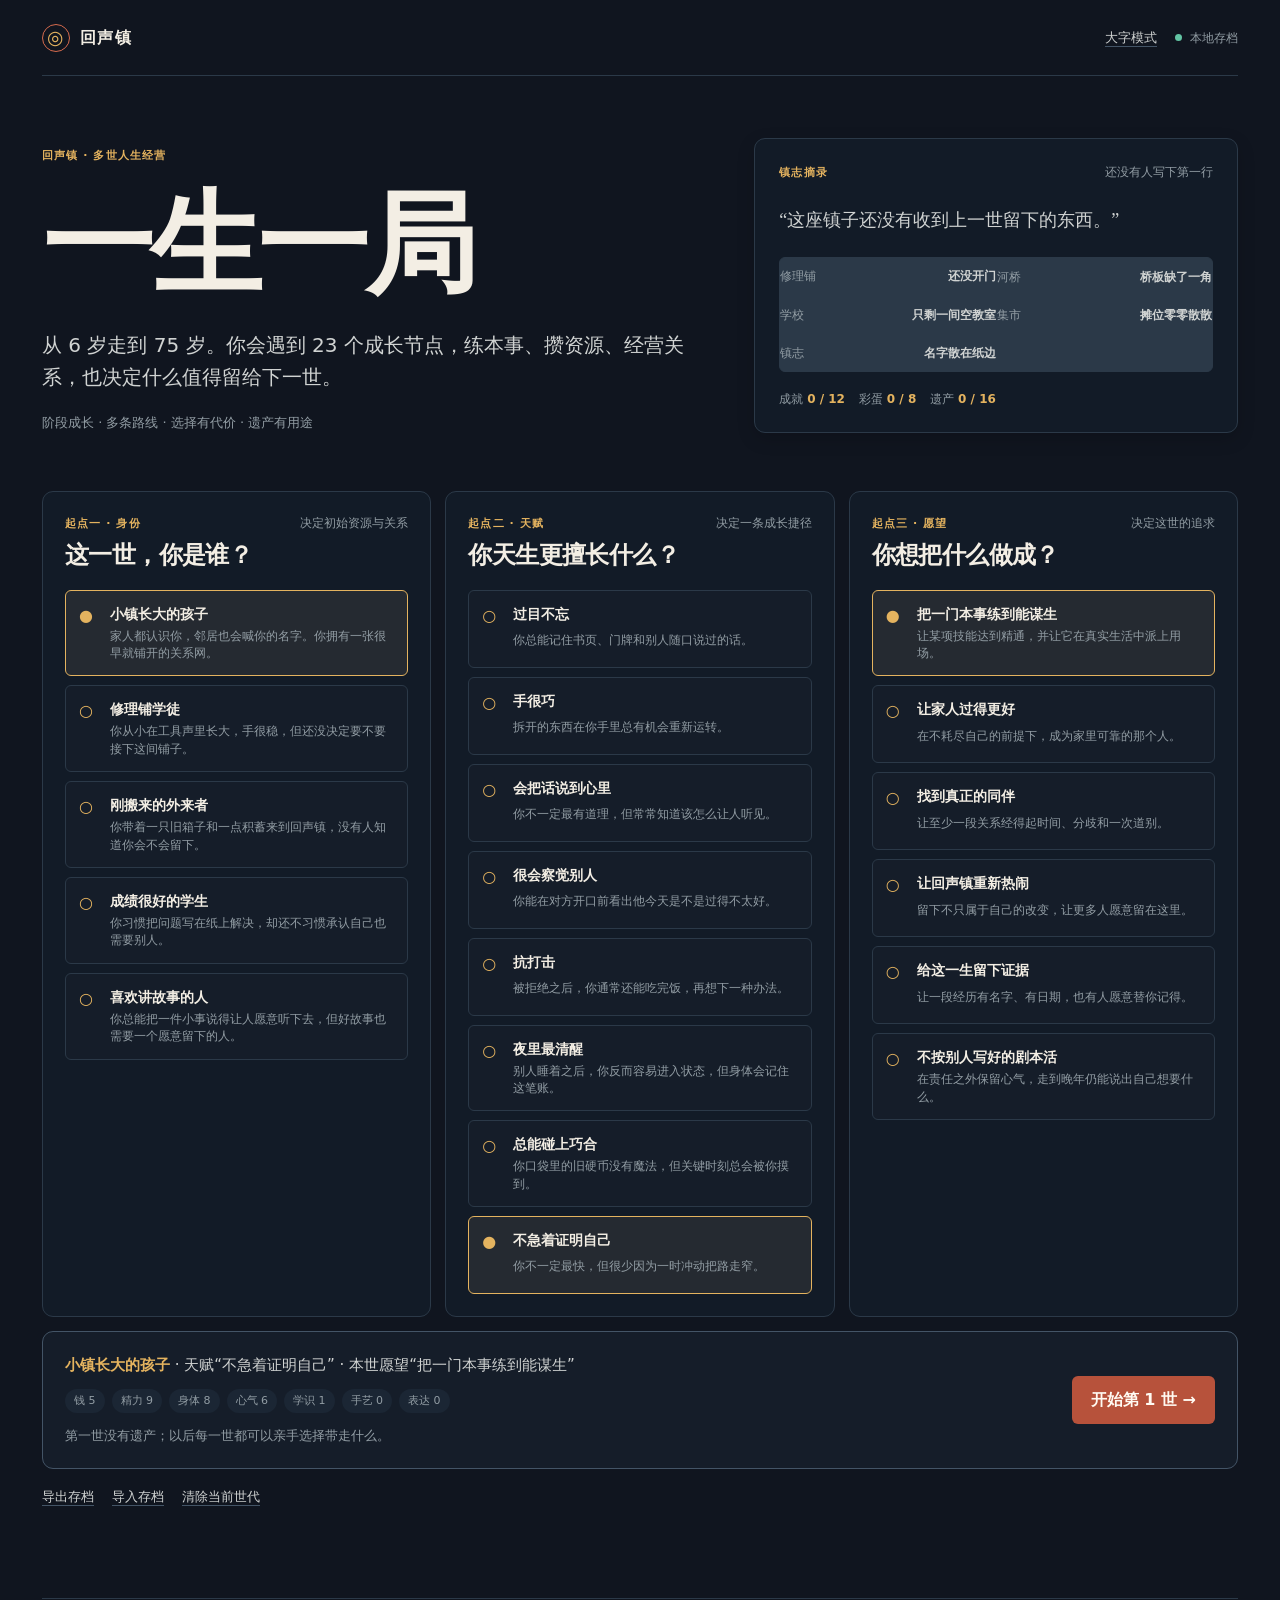
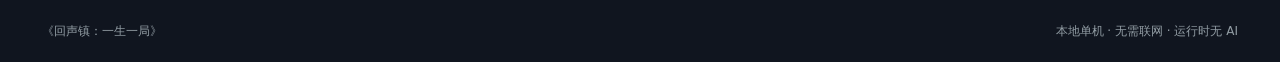
==== commit faa24f8e: "feat: expand rich generational life loop" ====
--- a/development/game/index.html
+++ b/development/game/index.html
@@ -4,7 +4,7 @@
     <meta charset="utf-8" />
     <meta name="viewport" content="width=device-width, initial-scale=1" />
     <meta name="theme-color" content="#10151f" />
-    <meta name="description" content="《回声镇：一生一局》——每一世很短，但小镇会记住你留下的基础。" />
+    <meta name="description" content="《回声镇：一生一局》——把一生过成一局，把基础交给下一世。" />
     <link rel="icon" href="favicon.svg" type="image/svg+xml" />
     <link rel="manifest" href="manifest.webmanifest" />
     <link rel="stylesheet" href="styles.css" />
@@ -13,139 +13,52 @@
   <body>
     <div class="site-shell">
       <header class="site-header">
-        <button class="wordmark" data-action="home" aria-label="回到游戏首页">
-          <span class="wordmark-mark" aria-hidden="true">◎</span>
-          <span>回声镇</span>
-        </button>
-        <div class="header-tools">
-          <button class="text-button" id="font-toggle" data-action="toggle-font" aria-pressed="false">大字模式</button>
-          <div class="header-status" aria-live="polite"><span class="status-dot" aria-hidden="true"></span><span id="save-status">本地存档</span></div>
-        </div>
+        <button class="wordmark" data-action="home" aria-label="回到游戏首页"><span class="wordmark-mark" aria-hidden="true">◎</span><span>回声镇</span></button>
+        <div class="header-tools"><button class="text-button" id="font-toggle" data-action="toggle-font" aria-pressed="false">大字模式</button><div class="header-status" aria-live="polite"><span class="status-dot" aria-hidden="true"></span><span id="save-status">本地存档</span></div></div>
       </header>
 
       <a class="skip-link" href="#app">跳到主要内容</a>
       <main id="app" class="app-main">
         <section id="screen-start" class="screen screen-start" aria-labelledby="start-title">
           <div class="start-hero">
-            <div class="start-copy">
-              <p class="kicker">回声镇 · 世代经营试玩版</p>
-              <h1 id="start-title">一生一局</h1>
-              <p class="lede">你只经营八个回合。每一回合选一件事，把能力、关系和小镇基础交给下一世。</p>
-              <p class="start-note">目标清楚 · 条件可见 · 结果会解释 · 遗产能使用</p>
-            </div>
-            <aside class="start-archive" aria-label="回声镇当前状态">
-              <div class="archive-heading"><span class="eyebrow">镇志摘录</span><span id="generation-label">还没有人写下第一行</span></div>
-              <p id="start-echo" class="archive-quote">“这座镇子还没有收到上一世留下的东西。”</p>
-              <div id="start-town" class="town-mini"></div>
-              <button id="view-archive" class="text-button is-hidden" data-action="view-archive">翻开完整镇志</button>
-            </aside>
+            <div class="start-copy"><p class="kicker">回声镇 · 多世人生经营</p><h1 id="start-title">一生一局</h1><p class="lede">从 6 岁走到 75 岁。你会遇到 23 个成长节点，练本事、攒资源、经营关系，也决定什么值得留给下一世。</p><p class="start-note">阶段成长 · 多条路线 · 选择有代价 · 遗产有用途</p></div>
+            <aside class="start-archive" aria-label="回声镇当前状态"><div class="archive-heading"><span class="eyebrow">镇志摘录</span><span id="generation-label">还没有人写下第一行</span></div><p id="start-echo" class="archive-quote">“这座镇子还没有收到上一世留下的东西。”</p><div id="start-town" class="town-mini"></div><div class="collection-strip"><span>成就 <strong id="achievement-count">0 / 12</strong></span><span>彩蛋 <strong id="secret-count">0 / 8</strong></span><span>遗产 <strong id="legacy-count-home">0 / 16</strong></span></div><button id="view-archive" class="text-button is-hidden" data-action="view-archive">翻开完整镇志</button></aside>
           </div>
 
           <div id="start-notice" class="notice is-hidden" role="status"></div>
           <div class="setup-layout">
-            <section class="setup-panel" aria-labelledby="profile-title">
-              <div class="section-heading"><span class="eyebrow">第一步</span><span>决定你的起点</span></div>
-              <h2 id="profile-title">这一世，你是谁？</h2>
-              <div id="profile-options" class="selection-grid"></div>
-            </section>
-            <section class="setup-panel" aria-labelledby="goal-title">
-              <div class="section-heading"><span class="eyebrow">第二步</span><span>决定你要留下什么</span></div>
-              <h2 id="goal-title">这一世，先做成哪件事？</h2>
-              <div id="goal-options" class="selection-grid"></div>
-            </section>
+            <section class="setup-panel" aria-labelledby="profile-title"><div class="section-heading"><span class="eyebrow">起点一 · 身份</span><span>决定初始资源与关系</span></div><h2 id="profile-title">这一世，你是谁？</h2><div id="profile-options" class="selection-grid"></div></section>
+            <section class="setup-panel" aria-labelledby="talent-title"><div class="section-heading"><span class="eyebrow">起点二 · 天赋</span><span>决定一条成长捷径</span></div><h2 id="talent-title">你天生更擅长什么？</h2><div id="talent-options" class="selection-grid"></div></section>
+            <section class="setup-panel" aria-labelledby="goal-title"><div class="section-heading"><span class="eyebrow">起点三 · 愿望</span><span>决定这世的追求</span></div><h2 id="goal-title">你想把什么做成？</h2><div id="goal-options" class="selection-grid"></div></section>
           </div>
 
-          <section class="start-action-panel">
-            <div>
-              <p id="start-summary" class="start-summary"></p>
-              <div id="incoming-legacy" class="incoming-legacy"></div>
-            </div>
-            <div class="start-actions">
-              <button id="start-life" class="button button-primary" data-action="start-life">开始第一世 →</button>
-              <button id="continue-life" class="button button-secondary is-hidden" data-action="continue-life">继续这一世</button>
-            </div>
-          </section>
-
-          <div class="start-tools">
-            <button class="text-button" data-action="export-save">导出存档</button>
-            <label class="text-button file-button" for="import-input">导入存档</label>
-            <input id="import-input" type="file" accept="application/json,.json" class="visually-hidden" />
-            <button class="text-button" data-action="erase-save">清除当前世代</button>
-          </div>
+          <section class="start-action-panel"><div><p id="start-summary" class="start-summary"></p><div id="start-preview" class="start-preview"></div><div id="incoming-legacy" class="incoming-legacy"></div></div><div class="start-actions"><button id="start-life" class="button button-primary" data-action="start-life">开始第一世 →</button><button id="continue-life" class="button button-secondary is-hidden" data-action="continue-life">继续这一世</button></div></section>
+          <div class="start-tools"><button class="text-button" data-action="export-save">导出存档</button><label class="text-button file-button" for="import-input">导入存档</label><input id="import-input" type="file" accept="application/json,.json" class="visually-hidden" /><button class="text-button" data-action="erase-save">清除当前世代</button></div>
         </section>
 
         <section id="screen-game" class="screen is-hidden" aria-labelledby="event-title">
-          <div class="game-toolbar">
-            <div><p class="kicker">人生档案</p><h1 id="game-generation">第 1 世</h1></div>
-            <div class="round-progress-wrap">
-              <div class="round-progress-label"><span id="round-label">第 1 / 8 回合</span><span id="phase-label">起步</span></div>
-              <div id="round-progress" class="round-progress" role="progressbar" aria-label="人生回合进度" aria-valuemin="1" aria-valuemax="8" aria-valuenow="1"><span></span></div>
-              <p id="phase-hint" class="progress-hint"></p>
-            </div>
-          </div>
-
-          <div class="goal-strip">
-            <div class="goal-copy"><span class="eyebrow">这一世的明确目标</span><strong id="goal-label"></strong><span id="goal-detail"></span></div>
-            <div class="goal-meter-wrap"><div class="goal-meter-label"><span>推进度</span><strong id="goal-progress-label">0 / 4</strong></div><div class="goal-meter"><span id="goal-progress"></span></div></div>
-          </div>
-
-          <div id="inherited-strip" class="inherited-strip is-hidden"></div>
+          <div class="game-toolbar"><div><p class="kicker">人生档案 · 正在生长</p><h1 id="game-generation">第 1 世 · 6 岁</h1></div><div class="round-progress-wrap"><div class="round-progress-label"><span id="round-label">成长节点 1 / 20</span><span id="stage-label">童年 · 6—11岁</span></div><div id="round-progress" class="round-progress" role="progressbar" aria-label="人生阶段进度" aria-valuemin="1" aria-valuemax="20" aria-valuenow="1"><span></span></div><p id="stage-hint" class="progress-hint"></p></div></div>
+          <div class="life-map" aria-label="人生阶段"><span data-stage="childhood">童年</span><i></i><span data-stage="adolescence">少年</span><i></i><span data-stage="youth">初入社会</span><i></i><span data-stage="middle">成家立业</span><i></i><span data-stage="later">后半生</span></div>
+          <div class="goal-strip"><div class="goal-copy"><span class="eyebrow">这一世的明确愿望</span><strong id="goal-label"></strong><span id="goal-detail"></span></div><div class="goal-meter-wrap"><div class="goal-meter-label"><span>推进度</span><strong id="goal-progress-label">0 / 8</strong></div><div class="goal-meter"><span id="goal-progress"></span></div></div></div>
+          <div id="inherited-strip" class="inherited-strip"></div>
           <div class="game-layout">
-            <article class="event-column">
-              <div class="event-meta"><span id="situation-label">当前处境</span><span aria-hidden="true">·</span><span>只能选一件</span></div>
-              <h2 id="event-title">还没有写下这一页</h2>
-              <p id="event-copy" class="event-copy"></p>
-              <div id="action-list" class="action-list" role="group" aria-label="本回合行动"></div>
-              <section id="feedback" class="feedback is-hidden" aria-live="polite">
-                <div class="feedback-heading"><span class="eyebrow">行动已落地</span><strong id="feedback-title"></strong></div>
-                <p id="feedback-copy" class="feedback-copy"></p>
-                <div class="feedback-block"><span class="feedback-label">发生了什么</span><div id="feedback-changes" class="feedback-changes"></div></div>
-                <div class="feedback-block feedback-future-block"><span class="feedback-label">它会怎样影响后面</span><p id="feedback-future"></p></div>
-                <button id="advance-round" class="button button-primary" data-action="advance-round">进入下一回合 →</button>
-              </section>
-            </article>
-
+            <article class="event-column"><div class="event-meta"><span id="situation-label">童年 · 6 岁</span><span aria-hidden="true">·</span><span>从三个行动里选一个</span></div><h2 id="event-title">还没有写下这一页</h2><p id="event-copy" class="event-copy"></p><div id="action-list" class="action-list" role="group" aria-label="本节点行动"></div><section id="feedback" class="feedback is-hidden" aria-live="polite"><div class="feedback-heading"><span class="eyebrow">行动已落地</span><strong id="feedback-title"></strong></div><p id="feedback-copy" class="feedback-copy"></p><div class="feedback-block"><span class="feedback-label">这次得到与失去</span><div id="feedback-changes" class="feedback-changes"></div></div><div id="feedback-test" class="feedback-test"></div><div id="feedback-secret" class="feedback-reward"></div><div id="feedback-stage" class="feedback-stage"></div><div class="feedback-block feedback-future-block"><span class="feedback-label">它会怎样影响后面</span><p id="feedback-future"></p></div><button id="advance-round" class="button button-primary" data-action="advance-round">继续长大 →</button></section></article>
             <aside class="status-column" aria-label="人生和小镇状态">
-              <section class="status-panel">
-                <div class="panel-heading"><span class="eyebrow">这一生手里的牌</span><span>数值会直接影响可选行动</span></div>
-                <div id="resource-list" class="resource-list"></div>
-                <div class="side-divider"></div>
-                <div class="panel-heading"><span class="eyebrow">能力</span><span>会留下经验</span></div>
-                <div id="trait-list" class="trait-list"></div>
-                <div class="side-divider"></div>
-                <div class="panel-heading"><span class="eyebrow">关系</span><span>可变成支持</span></div>
-                <div id="relationship-list" class="relationship-list"></div>
-              </section>
-              <section class="status-panel town-panel">
-                <div class="panel-heading"><span class="eyebrow">小镇基础</span><span>跨世保留</span></div>
-                <div id="town-list" class="town-state"></div>
-              </section>
+              <section class="status-panel"><div class="panel-heading"><span class="eyebrow">手里的资源</span><span>每个节点都要取舍</span></div><div id="resource-list" class="resource-list"></div><div class="side-divider"></div><div class="panel-heading"><span class="eyebrow">五项能力</span><span>达到 2 / 4 / 6 / 8 会升级</span></div><div id="skill-list" class="skill-list"></div><div class="side-divider"></div><div class="panel-heading"><span class="eyebrow">六段关系</span><span>关系会变成支持</span></div><div id="relationship-list" class="relationship-list"></div></section>
+              <section class="status-panel"><div class="panel-heading"><span class="eyebrow">这一生的履历</span><span>重要行动会留下标签</span></div><div id="life-tags" class="life-tags"></div><div class="side-divider"></div><div class="panel-heading"><span class="eyebrow">接下来可能遇到</span><span>不是预言，是提醒</span></div><div id="upcoming-list" class="upcoming-list"></div></section>
+              <section class="status-panel town-panel"><div class="panel-heading"><span class="eyebrow">小镇基础</span><span>每世都能改变</span></div><div id="town-list" class="town-state"></div></section>
             </aside>
           </div>
           <div class="game-footer"><button class="text-button" data-action="home">暂存，回到首页</button><span>选择会自动保存 · 键盘可用 1 / 2 / 3</span></div>
         </section>
 
-        <section id="screen-ending" class="screen is-hidden" aria-labelledby="ending-title">
-          <div class="ending-intro"><p class="kicker">人生档案已封存</p><h1 id="ending-title">你这一生，留下了回声。</h1><p id="ending-copy" class="lede"></p><p id="ending-context" class="ending-context"></p></div>
-          <div class="ending-grid">
-            <article class="ending-card"><span class="eyebrow">这一世的结果</span><div id="ending-goal" class="ending-goal"></div><div class="ending-rule"></div><p id="ending-echo" class="ending-echo"></p></article>
-            <article class="ending-card"><span class="eyebrow">小镇现在</span><div id="ending-changes" class="town-state"></div></article>
-          </div>
-          <section class="legacy-section"><div class="legacy-heading"><div><span class="eyebrow">最后一步：选择要交接的基础</span><h2>带走一到两件，给下一世使用</h2></div><strong id="legacy-count">0 / 2</strong></div><p class="section-note">特殊遗产不会替你自动获胜，但会让下一世从不同的地方开始。你可以看见它的下一步用途。</p><div id="legacy-list" class="legacy-grid"></div></section>
-          <div class="ending-actions"><button id="confirm-legacy" class="button button-primary" data-action="confirm-legacy">先选择至少一件遗产</button><button class="text-button" data-action="home">回到镇志首页</button></div>
-        </section>
+        <section id="screen-ending" class="screen is-hidden" aria-labelledby="ending-title"><div class="ending-intro"><p class="kicker">人生档案已封存</p><h1 id="ending-title">你这一生，留下了回声。</h1><p id="ending-copy" class="lede"></p><p id="ending-context" class="ending-context"></p></div><div class="ending-grid"><article class="ending-card"><span class="eyebrow">这一世的报告</span><div class="ending-goal" id="ending-goal"></div><div class="ending-stats"><div><span>人生评分</span><strong id="ending-score">0 分</strong></div><div><span>最强能力</span><strong id="ending-best-skill">—</strong></div><div><span>留下选择</span><strong id="ending-actions-count">0 个选择</strong></div></div><div class="ending-rule"></div><p id="ending-echo" class="ending-echo"></p></article><article class="ending-card"><span class="eyebrow">小镇现在</span><div id="ending-changes" class="town-state"></div></article></div><div class="reward-grid"><section class="reward-card"><div class="section-heading"><span class="eyebrow">这一世的新成就</span><span>可以带到镇志</span></div><div id="ending-achievements" class="reward-list"></div></section><section class="reward-card"><div class="section-heading"><span class="eyebrow">这一世发现的彩蛋</span><span>有些不会改变数值</span></div><div id="ending-secrets" class="reward-list"></div></section></div><section class="legacy-section"><div class="legacy-heading"><div><span class="eyebrow">最后一步 · 交接基础</span><h2>最多选三件，给下一世使用</h2></div><strong id="legacy-count">0 / 3</strong></div><p class="section-note">遗产不是收藏品。每一件都会改变下一世的开局、行动或小镇状态。</p><div id="legacy-list" class="legacy-grid"></div></section><div class="ending-actions"><button id="confirm-legacy" class="button button-primary" data-action="confirm-legacy">先选择至少一件遗产</button><button class="text-button" data-action="home">回到镇志首页</button></div></section>
 
-        <section id="screen-archive" class="screen is-hidden" aria-labelledby="archive-title">
-          <div class="archive-page-heading"><div><p class="kicker">回声镇 · 记忆总览</p><h1 id="archive-title">每一世都写在这里。</h1><p class="lede">镇志记录的是你做过什么，以及下一世从哪里接过来。</p></div><button class="button button-secondary" data-action="home">回到首页</button></div>
-          <div class="archive-overview"><article class="archive-overview-card"><span class="eyebrow">小镇现在</span><div id="archive-town" class="town-state"></div></article><article class="archive-overview-card"><span class="eyebrow">已经走过</span><strong id="archive-life-count" class="archive-life-count">0 世</strong><p>每一世结束时，都要亲手选择下一世带走的基础。</p></article></div>
-          <div id="archive-timeline" class="archive-timeline"></div>
-        </section>
+        <section id="screen-archive" class="screen is-hidden" aria-labelledby="archive-title"><div class="archive-page-heading"><div><p class="kicker">回声镇 · 记忆总览</p><h1 id="archive-title">每一世都写在这里。</h1><p class="lede">你会看见自己走过的路线、收集的基础、尚未听见的彩蛋，以及这座镇子如何被一代代人改变。</p></div><button class="button button-secondary" data-action="home">回到首页</button></div><div class="archive-overview"><article class="archive-overview-card"><span class="eyebrow">小镇现在</span><div id="archive-town" class="town-state"></div></article><article class="archive-overview-card"><span class="eyebrow">世代与收藏</span><strong id="archive-life-count" class="archive-life-count">0 世</strong><div class="archive-counters"><span>成就 <b id="archive-achievement-count">0 / 12</b></span><span>彩蛋 <b id="archive-secret-count">0 / 8</b></span><span>遗产 <b id="archive-legacy-count">0 / 16</b></span></div></article></div><div class="archive-collections"><section class="collection-card"><div class="section-heading"><span class="eyebrow">成就册</span><span>完成路线，而不是刷分</span></div><div id="achievement-list" class="achievement-list"></div></section><section class="collection-card"><div class="section-heading"><span class="eyebrow">彩蛋册</span><span>故意留一点未解</span></div><div id="secret-list" class="secret-list"></div></section></div><div class="archive-timeline-heading"><span class="eyebrow">历世时间线</span><span>最近的一世在最上面</span></div><div id="archive-timeline" class="archive-timeline"></div></section>
       </main>
-
-      <footer class="site-footer"><span>《回声镇：一生一局》</span><span>本地单机 · 无需联网</span></footer>
+      <footer class="site-footer"><span>《回声镇：一生一局》</span><span>本地单机 · 无需联网 · 运行时无 AI</span></footer>
     </div>
     <div id="toast" class="toast" role="status" aria-live="polite"></div>
-    <script src="content.js"></script>
-    <script src="game.js"></script>
+    <script src="content.js"></script><script src="game.js"></script>
   </body>
 </html>
--- a/development/game/styles.css
+++ b/development/game/styles.css
@@ -1,35 +1,34 @@
 :root {
   color-scheme: dark;
   --bg: #10151f;
-  --surface: #171e2a;
-  --surface-raised: #202a39;
-  --surface-quiet: #131b27;
-  --ink: #f4f1e8;
-  --ink-soft: #d1d5d8;
-  --muted: #8994a3;
-  --line: #2c3848;
-  --line-strong: #536176;
-  --primary: #b45f48;
-  --primary-bright: #d47b5c;
-  --accent: #e4bb6a;
-  --success: #80b79a;
-  --warning: #e4bb6a;
-  --danger: #d77868;
-  --shadow: 0 16px 40px rgba(0, 0, 0, .22);
-  --radius-sm: 8px;
-  --radius-md: 14px;
-  --radius-lg: 20px;
+  --surface: #151d29;
+  --surface-raised: #1b2634;
+  --surface-quiet: #121b27;
+  --ink: #f3eee4;
+  --ink-soft: #d0d3d2;
+  --muted: #929da4;
+  --line: #2b3948;
+  --line-strong: #435466;
+  --primary: #b7523b;
+  --primary-bright: #d56a4d;
+  --accent: #e4b35f;
+  --success: #62c4a3;
+  --warning: #efb866;
+  --danger: #e47c71;
+  --radius-sm: 6px;
+  --radius-md: 11px;
   --radius-pill: 999px;
-  --ease: cubic-bezier(.16, 1, .3, 1);
+  --shadow: 0 6px 18px rgba(0, 0, 0, .16);
+  --ease: cubic-bezier(.22, .75, .2, 1);
 }
 
 * { box-sizing: border-box; }
-html { min-width: 320px; background: var(--bg); }
-body { margin: 0; min-width: 320px; min-height: 100vh; color: var(--ink); background: var(--bg); font-family: system-ui, -apple-system, BlinkMacSystemFont, "Segoe UI", "Noto Sans SC", "PingFang SC", sans-serif; font-size: 16px; line-height: 1.6; text-rendering: optimizeLegibility; }
-button { font: inherit; }
-button:focus-visible, label:focus-visible { outline: 3px solid var(--accent); outline-offset: 3px; }
+html { min-width: 320px; background: var(--bg); scroll-behavior: smooth; }
+body { min-width: 320px; margin: 0; color: var(--ink); background: var(--bg); font-family: Inter, "PingFang SC", "Microsoft YaHei", system-ui, sans-serif; line-height: 1.5; }
+button, input { font: inherit; }
+button:focus-visible, label:focus-visible, a:focus-visible { outline: 3px solid var(--accent); outline-offset: 3px; }
 .large-text { font-size: 18px; }
-.site-shell { display: flex; flex-direction: column; min-height: 100vh; max-width: 1440px; margin: 0 auto; padding: 0 42px; }
+.site-shell { display: flex; flex-direction: column; min-height: 100vh; max-width: 1480px; margin: 0 auto; padding: 0 42px; }
 .site-header, .site-footer { display: flex; align-items: center; justify-content: space-between; min-height: 76px; border-bottom: 1px solid var(--line); }
 .site-footer { min-height: 64px; margin-top: auto; border-top: 1px solid var(--line); border-bottom: 0; color: var(--muted); font-size: 12px; }
 .wordmark, .text-button { border: 0; padding: 0; color: var(--ink); background: transparent; cursor: pointer; }
@@ -40,16 +39,16 @@
 .status-dot { width: 7px; height: 7px; border-radius: 50%; background: var(--success); }
 .text-button { color: var(--ink-soft); font-size: 13px; text-decoration: underline; text-decoration-color: var(--line-strong); text-underline-offset: 4px; }
 .text-button:hover { color: var(--accent); text-decoration-color: var(--accent); }
-.skip-link { position: absolute; left: 16px; top: 8px; z-index: 5; padding: 8px 12px; border-radius: var(--radius-sm); color: var(--ink); background: var(--primary); transform: translateY(-160%); transition: transform 180ms var(--ease); }
+.skip-link { position: absolute; left: 16px; top: 8px; z-index: 4; padding: 8px 12px; border-radius: var(--radius-sm); color: var(--ink); background: var(--primary); transform: translateY(-160%); transition: transform 180ms var(--ease); }
 .skip-link:focus { transform: translateY(0); }
 .app-main { flex: 1; }
-.screen { padding: 68px 0 92px; }
+.screen { padding: 62px 0 92px; }
 .is-hidden { display: none !important; }
 .visually-hidden { position: absolute !important; width: 1px !important; height: 1px !important; margin: -1px !important; padding: 0 !important; overflow: hidden !important; clip: rect(0 0 0 0) !important; white-space: nowrap !important; border: 0 !important; }
-.kicker, .eyebrow { margin: 0; color: var(--accent); font-size: 11px; font-weight: 750; letter-spacing: .12em; line-height: 1.4; }
-h1, h2, p { text-wrap: pretty; }
-h1, h2 { margin: 0; color: var(--ink); font-weight: 750; letter-spacing: -.025em; line-height: 1.12; }
-.lede { max-width: 42ch; margin: 24px 0 0; color: var(--ink-soft); font-size: clamp(19px, 2.4vw, 25px); line-height: 1.5; }
+.kicker, .eyebrow { margin: 0; color: var(--accent); font-size: 11px; font-weight: 750; letter-spacing: .1em; line-height: 1.4; }
+h1, h2, h3, p { text-wrap: pretty; }
+h1, h2, h3 { margin: 0; color: var(--ink); font-weight: 750; letter-spacing: -.025em; line-height: 1.13; }
+.lede { max-width: 54ch; margin: 21px 0 0; color: var(--ink-soft); font-size: 20px; line-height: 1.6; }
 .button { min-height: 48px; border: 1px solid transparent; border-radius: var(--radius-sm); padding: 10px 18px; cursor: pointer; font-weight: 750; transition: transform 160ms var(--ease), background-color 160ms var(--ease), border-color 160ms var(--ease); }
 .button:hover:not(:disabled) { transform: translateY(-2px); }
 .button:active:not(:disabled) { transform: translateY(0); }
@@ -58,117 +57,151 @@
 .button-primary:hover:not(:disabled) { background: var(--primary-bright); }
 .button-secondary { color: var(--ink); border-color: var(--line-strong); background: transparent; }
 .button-secondary:hover:not(:disabled) { border-color: var(--accent); background: var(--surface); }
-.start-hero { display: grid; grid-template-columns: minmax(0, 1.2fr) minmax(300px, .8fr); gap: 56px; align-items: end; }
-.start-copy h1 { max-width: 8ch; margin-top: 18px; font-size: clamp(58px, 9vw, 108px); letter-spacing: -.05em; }
+
+.start-hero { display: grid; grid-template-columns: minmax(0, 1.15fr) minmax(310px, .85fr); gap: 58px; align-items: end; }
+.start-copy h1 { max-width: 7ch; margin-top: 18px; font-size: clamp(60px, 9vw, 112px); letter-spacing: -.04em; }
 .start-note { margin: 20px 0 0; color: var(--muted); font-size: 13px; }
 .start-archive { padding: 24px; border: 1px solid var(--line); border-radius: var(--radius-md); background: var(--surface-quiet); box-shadow: var(--shadow); }
 .archive-heading, .section-heading, .panel-heading, .round-progress-label, .goal-meter-label { display: flex; justify-content: space-between; gap: 14px; align-items: baseline; }
 .archive-heading > span:last-child, .section-heading > span:last-child, .panel-heading > span:last-child, .round-progress-label > span:last-child { color: var(--muted); font-size: 12px; text-align: right; }
-.archive-quote { margin: 25px 0 22px; color: var(--ink-soft); font-family: "Noto Serif SC", "Songti SC", serif; font-size: 18px; line-height: 1.7; }
+.archive-quote { margin: 24px 0 20px; color: var(--ink-soft); font-family: "Noto Serif SC", "Songti SC", serif; font-size: 18px; line-height: 1.75; }
 .town-mini { display: grid; grid-template-columns: repeat(2, 1fr); gap: 1px; overflow: hidden; border: 1px solid var(--line); border-radius: var(--radius-sm); background: var(--line); }
 .town-mini-item { min-height: 72px; padding: 11px; background: var(--surface); }
 .town-mini-item span, .town-mini-item strong { display: block; }
 .town-mini-item span { color: var(--muted); font-size: 11px; }
 .town-mini-item strong { margin-top: 5px; color: var(--ink-soft); font-size: 12px; line-height: 1.35; }
-.start-archive > .text-button { margin-top: 20px; }
-.notice { margin-top: 34px; padding: 13px 16px; border-left: 3px solid var(--warning); color: var(--ink-soft); background: #2a241b; font-size: 13px; }
-.setup-layout { display: grid; grid-template-columns: repeat(2, minmax(0, 1fr)); gap: 16px; margin-top: 68px; }
-.setup-panel { padding: 22px; border: 1px solid var(--line); border-radius: var(--radius-md); background: var(--surface-quiet); }
-.setup-panel h2 { margin-top: 10px; font-size: clamp(22px, 3vw, 30px); }
-.selection-grid { display: grid; gap: 9px; margin-top: 22px; }
+.collection-strip { display: flex; flex-wrap: wrap; gap: 8px 14px; margin-top: 18px; color: var(--muted); font-size: 12px; }
+.collection-strip strong { color: var(--accent); }
+.start-archive > .text-button { margin-top: 19px; }
+.notice { margin-top: 34px; padding: 13px 16px; border: 1px solid var(--warning); border-radius: var(--radius-sm); color: var(--ink-soft); background: #29251d; font-size: 13px; }
+.setup-layout { display: grid; grid-template-columns: repeat(3, minmax(0, 1fr)); gap: 14px; margin-top: 58px; }
+.setup-panel { min-width: 0; padding: 22px; border: 1px solid var(--line); border-radius: var(--radius-md); background: var(--surface-quiet); }
+.setup-panel h2 { margin-top: 10px; font-size: 24px; }
+.selection-grid { display: grid; gap: 9px; margin-top: 21px; }
 .selection-card { display: grid; grid-template-columns: 22px minmax(0, 1fr); gap: 3px 9px; min-height: 78px; border: 1px solid var(--line); border-radius: var(--radius-sm); padding: 13px; color: var(--ink); background: var(--surface); cursor: pointer; text-align: left; transition: border-color 160ms var(--ease), background-color 160ms var(--ease), transform 160ms var(--ease); }
 .selection-card:hover { border-color: var(--line-strong); background: var(--surface-raised); transform: translateY(-1px); }
-.selection-card.is-selected { border-color: var(--accent); background: #272a2d; }
+.selection-card.is-selected { border-color: var(--accent); background: #252a31; }
 .selection-check { grid-row: span 2; color: var(--accent); font-weight: 800; }
 .selection-card strong { font-size: 14px; }
 .selection-card > span:last-child { color: var(--muted); font-size: 12px; line-height: 1.45; }
-.start-action-panel { display: flex; align-items: center; justify-content: space-between; gap: 24px; margin-top: 16px; padding: 22px; border: 1px solid var(--line-strong); border-radius: var(--md, 14px); background: var(--surface); }
-.start-summary { margin: 0; color: var(--ink-soft); font-size: 15px; font-weight: 700; }
-.incoming-legacy { display: grid; gap: 6px; margin-top: 12px; }
+.start-action-panel { display: flex; align-items: center; justify-content: space-between; gap: 24px; margin-top: 14px; padding: 22px; border: 1px solid var(--line-strong); border-radius: var(--radius-md); background: var(--surface); }
+.start-summary { margin: 0; color: var(--ink-soft); font-size: 15px; }
+.start-summary strong { color: var(--accent); }
+.start-preview { display: flex; flex-wrap: wrap; gap: 7px; margin-top: 12px; }
+.start-preview span, .tag-chip, .archive-tag { border-radius: var(--radius-pill); padding: 4px 9px; color: var(--muted); background: var(--surface-raised); font-size: 11px; }
+.incoming-legacy { display: grid; gap: 6px; margin-top: 13px; }
+.incoming-title { color: var(--accent); font-size: 12px; font-weight: 750; }
 .incoming-item { display: inline-flex; flex-wrap: wrap; gap: 7px; color: var(--muted); font-size: 12px; }
-.incoming-item strong { color: var(--accent); }
-.section-note, .empty-note { margin: 8px 0 0; color: var(--muted); font-size: 13px; }
+.incoming-item strong { color: var(--ink-soft); }
+.empty-note { color: var(--muted); font-size: 13px; }
 .start-actions, .ending-actions { display: flex; flex-wrap: wrap; align-items: center; gap: 12px; }
 .start-tools { display: flex; flex-wrap: wrap; gap: 12px 18px; margin-top: 18px; }
 .file-button { cursor: pointer; }
-.game-toolbar { display: flex; align-items: end; justify-content: space-between; gap: 30px; padding-bottom: 23px; border-bottom: 1px solid var(--line); }
+
+.game-toolbar { display: flex; align-items: end; justify-content: space-between; gap: 30px; padding-bottom: 22px; border-bottom: 1px solid var(--line); }
 .game-toolbar h1 { margin-top: 8px; font-size: 34px; }
-.round-progress-wrap { width: min(100%, 400px); }
+.round-progress-wrap { width: min(100%, 430px); }
 .round-progress { height: 8px; overflow: hidden; margin-top: 8px; border-radius: var(--radius-pill); background: var(--line); }
-.round-progress span { display: block; width: 12.5%; height: 100%; background: var(--accent); transition: width 240ms var(--ease); }
+.round-progress span { display: block; width: 5%; height: 100%; background: var(--accent); transition: width 240ms var(--ease); }
 .progress-hint { margin: 8px 0 0; color: var(--muted); font-size: 12px; }
-.goal-strip { display: grid; grid-template-columns: minmax(0, 1.35fr) minmax(230px, .65fr); gap: 28px; align-items: end; margin-top: 18px; padding: 18px 20px; border-left: 3px solid var(--accent); background: var(--surface-quiet); }
+.life-map { display: flex; align-items: center; gap: 8px; margin-top: 17px; color: var(--muted); font-size: 11px; }
+.life-map span { padding-bottom: 4px; border-bottom: 1px solid transparent; white-space: nowrap; }
+.life-map span.is-current { color: var(--accent); border-color: var(--accent); }
+.life-map i { flex: 1; height: 1px; background: var(--line); }
+.goal-strip { display: grid; grid-template-columns: minmax(0, 1.35fr) minmax(240px, .65fr); gap: 28px; align-items: end; margin-top: 18px; padding: 18px 20px; border: 1px solid #66532d; border-radius: var(--radius-sm); background: #211f1b; }
 .goal-copy { display: grid; gap: 3px; }
-.goal-copy strong { font-size: 19px; }
+.goal-copy strong { font-size: 20px; }
 .goal-copy > span:last-child { color: var(--muted); font-size: 13px; }
 .goal-meter-label { color: var(--muted); font-size: 12px; }
 .goal-meter-label strong { color: var(--accent); font-size: 14px; }
 .goal-meter { height: 7px; overflow: hidden; margin-top: 8px; border-radius: var(--radius-pill); background: var(--line); }
 .goal-meter span { display: block; width: 0; height: 100%; background: var(--success); transition: width 240ms var(--ease); }
-.inherited-strip { display: flex; flex-wrap: wrap; gap: 8px 14px; align-items: baseline; margin-top: 14px; padding: 11px 14px; border: 1px solid #65532d; border-radius: var(--radius-sm); color: var(--ink-soft); background: #242218; font-size: 12px; }
+.inherited-strip { display: flex; flex-wrap: wrap; gap: 7px 14px; align-items: baseline; margin-top: 12px; padding: 11px 14px; border: 1px solid #65532d; border-radius: var(--radius-sm); color: var(--ink-soft); background: #242218; font-size: 12px; }
 .inherited-strip strong { color: var(--accent); }
-.game-layout { display: grid; grid-template-columns: minmax(0, 1fr) minmax(300px, 360px); gap: 64px; padding-top: 46px; }
+.game-layout { display: grid; grid-template-columns: minmax(0, 1fr) minmax(310px, 370px); gap: 58px; padding-top: 42px; }
 .event-meta { display: flex; flex-wrap: wrap; gap: 8px; color: var(--muted); font-size: 12px; }
-.event-column h2 { max-width: 18ch; margin-top: 14px; font-size: clamp(30px, 4.5vw, 54px); }
-.event-copy { max-width: 61ch; margin: 19px 0 0; color: var(--ink-soft); font-family: "Noto Serif SC", "Songti SC", serif; font-size: 17px; line-height: 1.85; }
-.action-list { display: grid; gap: 10px; margin-top: 32px; }
-.action-card { display: grid; grid-template-columns: 32px minmax(0, 1fr) minmax(170px, .55fr); gap: 13px; width: 100%; min-height: 98px; border: 1px solid var(--line); border-radius: var(--radius-md); padding: 16px; color: var(--ink); background: var(--surface); cursor: pointer; text-align: left; transition: border-color 160ms var(--ease), background-color 160ms var(--ease), transform 160ms var(--ease); }
+.event-column h2 { max-width: 19ch; margin-top: 14px; font-size: clamp(32px, 4.3vw, 56px); }
+.event-copy { max-width: 65ch; margin: 18px 0 0; color: var(--ink-soft); font-family: "Noto Serif SC", "Songti SC", serif; font-size: 17px; line-height: 1.85; }
+.action-list { display: grid; gap: 10px; margin-top: 30px; }
+.action-card { display: grid; grid-template-columns: 32px minmax(0, 1fr) minmax(170px, .55fr); gap: 13px; width: 100%; min-height: 112px; border: 1px solid var(--line); border-radius: var(--radius-md); padding: 16px; color: var(--ink); background: var(--surface); cursor: pointer; text-align: left; transition: border-color 160ms var(--ease), background-color 160ms var(--ease), transform 160ms var(--ease); }
 .action-card:hover:not(:disabled) { border-color: var(--primary-bright); background: var(--surface-raised); transform: translateX(3px); }
-.action-card.is-locked, .action-card:disabled { cursor: not-allowed; opacity: .58; }
+.action-card.is-locked, .action-card:disabled { cursor: not-allowed; opacity: .6; }
 .action-number { display: grid; width: 27px; height: 27px; place-items: center; border: 1px solid var(--line-strong); border-radius: 50%; color: var(--accent); font-weight: 800; }
-.action-body, .action-result { display: grid; align-content: start; gap: 3px; }
+.action-body, .action-result { display: grid; align-content: start; gap: 4px; }
 .action-body strong { font-size: 15px; }
 .action-body span { color: var(--ink-soft); font-size: 13px; line-height: 1.45; }
-.action-body em { margin-top: 5px; color: var(--warning); font-size: 12px; font-style: normal; }
+.action-body small { color: var(--warning); font-size: 12px; }
+.action-body em { display: inline-block; margin: 4px 5px 0 0; border-radius: var(--radius-pill); padding: 3px 7px; color: var(--muted); background: #222c38; font-size: 10px; font-style: normal; }
+.action-test { color: var(--accent) !important; font-size: 11px !important; }
+.action-lock { color: var(--danger) !important; font-size: 12px !important; }
 .action-result { border-left: 1px solid var(--line); padding-left: 13px; }
 .action-result b { color: var(--success); font-size: 12px; line-height: 1.45; }
 .action-result small { color: var(--muted); font-size: 11px; line-height: 1.4; }
-.feedback { margin-top: 18px; padding: 21px; border: 1px solid var(--success); border-radius: var(--radius-md); background: #16251f; }
+.feedback { margin-top: 17px; padding: 21px; border: 1px solid var(--success); border-radius: var(--radius-md); background: #16251f; }
 .feedback-heading { display: grid; gap: 4px; }
 .feedback-heading strong { font-size: 16px; }
-.feedback-copy { margin: 16px 0 0; color: var(--ink-soft); font-family: "Noto Serif SC", "Songti SC", serif; font-size: 16px; line-height: 1.75; }
-.feedback-block { margin-top: 17px; }
+.feedback-copy { margin: 15px 0 0; color: var(--ink-soft); font-family: "Noto Serif SC", "Songti SC", serif; font-size: 16px; line-height: 1.75; }
+.feedback-block { margin-top: 16px; }
 .feedback-label { color: var(--muted); font-size: 11px; font-weight: 750; letter-spacing: .08em; }
 .feedback-changes { display: flex; flex-wrap: wrap; gap: 7px; margin-top: 7px; }
 .feedback-changes span { border-radius: var(--radius-pill); padding: 4px 9px; color: var(--success); background: #1e382e; font-size: 12px; }
 .feedback-future-block { padding-top: 15px; border-top: 1px solid #2c5545; }
 .feedback-future-block p { margin: 6px 0 0; color: var(--ink-soft); font-size: 13px; line-height: 1.6; }
 .feedback .button { width: 100%; margin-top: 20px; }
-.status-column { display: grid; align-content: start; gap: 14px; }
+.feedback-test, .feedback-reward, .feedback-stage { display: grid; gap: 3px; margin-top: 14px; padding: 10px 12px; border-radius: var(--radius-sm); background: #1d322b; color: var(--ink-soft); font-size: 12px; }
+.feedback-test strong, .feedback-reward strong, .feedback-stage strong { color: var(--accent); }
+.feedback-test span, .feedback-reward span, .feedback-stage span { color: var(--muted); }
+.feedback-reward { background: #30291d; }
+.feedback-stage { background: #25283a; }
+
+.status-column { display: grid; align-content: start; gap: 13px; }
 .status-panel { padding: 18px; border: 1px solid var(--line); border-radius: var(--radius-md); background: var(--surface-quiet); }
-.panel-heading > span:last-child { max-width: 18ch; }
-.resource-list { display: grid; gap: 13px; margin-top: 19px; }
-.resource-heading { display: flex; justify-content: space-between; color: var(--ink-soft); font-size: 12px; }
-.resource-heading strong { color: var(--accent); }
-.resource-bar { height: 6px; overflow: hidden; margin-top: 5px; border-radius: var(--radius-pill); background: var(--line); }
-.resource-bar span { display: block; height: 100%; background: var(--primary-bright); transition: width 220ms var(--ease); }
+.panel-heading > span:last-child { max-width: 19ch; }
+.resource-list, .skill-list { display: grid; gap: 12px; margin-top: 18px; }
+.resource-heading, .skill-heading { display: flex; justify-content: space-between; color: var(--ink-soft); font-size: 12px; }
+.resource-heading strong, .skill-heading strong { color: var(--accent); font-size: 11px; }
+.resource-bar, .skill-bar { height: 6px; overflow: hidden; margin-top: 5px; border-radius: var(--radius-pill); background: var(--line); }
+.resource-bar span, .skill-bar span { display: block; height: 100%; background: var(--primary-bright); transition: width 220ms var(--ease); }
+.resource-bar.is-pressure span { background: var(--danger); }
+.skill-bar span { background: var(--success); }
 .side-divider { height: 1px; margin: 21px 0; background: var(--line); }
-.trait-list { display: flex; flex-wrap: wrap; gap: 7px; margin-top: 15px; }
-.trait-chip { display: inline-flex; align-items: center; gap: 5px; border: 1px solid var(--line); border-radius: var(--radius-pill); padding: 4px 9px; color: var(--ink-soft); background: var(--surface); font-size: 12px; }
-.trait-chip b { color: var(--accent); }
-.relationship-list, .town-state { display: grid; gap: 0; margin-top: 15px; }
+.relationship-list, .town-state { display: grid; gap: 0; margin-top: 14px; }
 .relationship-row, .town-state-row { display: flex; justify-content: space-between; gap: 12px; padding: 9px 0; border-top: 1px solid var(--line); }
 .relationship-row:first-child, .town-state-row:first-child { border-top: 0; }
 .relationship-row span, .town-state-row span { color: var(--muted); font-size: 12px; }
 .relationship-row strong, .town-state-row strong { color: var(--ink-soft); font-size: 12px; text-align: right; }
-.town-state-row strong { max-width: 19ch; }
-.game-footer { display: flex; justify-content: space-between; gap: 20px; margin-top: 58px; padding-top: 18px; border-top: 1px solid var(--line); color: var(--muted); font-size: 12px; }
-.ending-intro { max-width: 760px; }
-.ending-intro h1 { margin-top: 18px; font-size: clamp(40px, 6vw, 76px); }
-.ending-intro .lede { max-width: 52ch; }
-.ending-context { margin: 18px 0 0; color: var(--muted); font-size: 13px; }
-.ending-grid { display: grid; grid-template-columns: repeat(2, minmax(0, 1fr)); gap: 14px; margin-top: 48px; }
-.ending-card { min-height: 235px; padding: 22px; border: 1px solid var(--line); border-radius: var(--radius-md); background: var(--surface-quiet); }
-.ending-goal { display: grid; gap: 6px; margin-top: 23px; }
-.ending-goal strong { color: var(--accent); font-size: 22px; }
+.town-state-row strong { max-width: 20ch; }
+.life-tags { display: flex; flex-wrap: wrap; gap: 7px; margin-top: 15px; }
+.tag-chip { color: var(--ink-soft); background: #222c38; }
+.upcoming-list { display: grid; gap: 8px; margin-top: 14px; }
+.upcoming-list span { padding: 8px 10px; border: 1px solid var(--line); border-radius: var(--radius-sm); color: var(--muted); font-size: 12px; line-height: 1.4; }
+.game-footer { display: flex; justify-content: space-between; gap: 20px; margin-top: 52px; padding-top: 18px; border-top: 1px solid var(--line); color: var(--muted); font-size: 12px; }
+
+.ending-intro { max-width: 790px; }
+.ending-intro h1 { margin-top: 17px; font-size: clamp(40px, 6vw, 78px); }
+.ending-intro .lede { max-width: 61ch; }
+.ending-context { margin: 17px 0 0; color: var(--muted); font-size: 13px; }
+.ending-grid, .reward-grid { display: grid; grid-template-columns: repeat(2, minmax(0, 1fr)); gap: 14px; margin-top: 44px; }
+.ending-card, .reward-card { min-height: 220px; padding: 22px; border: 1px solid var(--line); border-radius: var(--radius-md); background: var(--surface-quiet); }
+.ending-goal { display: grid; gap: 6px; margin-top: 22px; }
+.ending-goal strong { color: var(--accent); font-size: 25px; }
 .ending-goal span { color: var(--muted); font-size: 13px; }
-.ending-rule { height: 1px; margin: 22px 0 17px; background: var(--line); }
+.ending-stats { display: grid; grid-template-columns: repeat(3, 1fr); gap: 8px; margin-top: 20px; }
+.ending-stats div { display: grid; gap: 3px; padding: 10px; border: 1px solid var(--line); border-radius: var(--radius-sm); }
+.ending-stats span { color: var(--muted); font-size: 11px; }
+.ending-stats strong { color: var(--ink-soft); font-size: 13px; }
+.ending-rule { height: 1px; margin: 20px 0 16px; background: var(--line); }
 .ending-echo { margin: 0; color: var(--ink-soft); font-family: "Noto Serif SC", "Songti SC", serif; font-size: 16px; line-height: 1.75; }
-.legacy-section { margin-top: 52px; }
+.reward-list { display: grid; gap: 8px; margin-top: 17px; }
+.reward-item { display: grid; gap: 2px; padding: 9px 10px; border: 1px solid var(--line); border-radius: var(--radius-sm); background: var(--surface); }
+.reward-item strong { color: var(--accent); font-size: 13px; }
+.reward-item span { color: var(--muted); font-size: 12px; line-height: 1.45; }
+.legacy-section { margin-top: 46px; }
 .legacy-heading { display: flex; justify-content: space-between; gap: 20px; align-items: end; }
 .legacy-heading h2 { margin-top: 9px; font-size: clamp(25px, 3.5vw, 38px); }
 .legacy-heading > strong { color: var(--accent); font-size: 20px; }
-.legacy-grid { display: grid; grid-template-columns: repeat(3, minmax(0, 1fr)); gap: 10px; margin-top: 22px; }
+.section-note { margin: 9px 0 0; color: var(--muted); font-size: 13px; }
+.legacy-grid { display: grid; grid-template-columns: repeat(3, minmax(0, 1fr)); gap: 10px; margin-top: 21px; }
 .legacy-card { display: grid; grid-template-columns: 22px minmax(0, 1fr); gap: 4px 8px; min-height: 174px; border: 1px solid var(--line); border-radius: var(--radius-md); padding: 15px; color: var(--ink); background: var(--surface); cursor: pointer; text-align: left; transition: border-color 160ms var(--ease), background-color 160ms var(--ease), transform 160ms var(--ease); }
 .legacy-card:hover { border-color: var(--line-strong); background: var(--surface-raised); transform: translateY(-2px); }
 .legacy-card.is-selected { border-color: var(--accent); background: #272a2d; }
@@ -176,15 +209,28 @@
 .legacy-card strong { font-size: 14px; }
 .legacy-card > span { color: var(--ink-soft); font-size: 12px; line-height: 1.5; }
 .legacy-card em { color: var(--warning); font-size: 11px; font-style: normal; line-height: 1.45; }
-.archive-page-heading { display: flex; align-items: end; justify-content: space-between; gap: 28px; padding-bottom: 26px; border-bottom: 1px solid var(--line); }
-.archive-page-heading h1 { max-width: 11ch; margin-top: 18px; font-size: clamp(42px, 6vw, 76px); }
-.archive-page-heading .lede { margin-top: 20px; font-size: 19px; }
-.archive-overview { display: grid; grid-template-columns: minmax(0, 1.5fr) minmax(220px, .8fr); gap: 14px; margin-top: 34px; }
-.archive-overview-card { min-height: 182px; padding: 20px; border: 1px solid var(--line); border-radius: var(--radius-md); background: var(--surface-quiet); }
-.archive-overview-card p { margin: 18px 0 0; color: var(--muted); font-size: 13px; }
-.archive-life-count { display: block; margin-top: 25px; color: var(--accent); font-size: 44px; line-height: 1; }
-.archive-timeline { display: grid; gap: 14px; margin-top: 34px; }
-.archive-entry { display: grid; grid-template-columns: 130px minmax(0, 1fr); gap: 5px 20px; padding: 20px; border: 1px solid var(--line); border-radius: var(--radius-md); background: var(--surface); }
+
+.archive-page-heading { display: flex; align-items: end; justify-content: space-between; gap: 28px; padding-bottom: 25px; border-bottom: 1px solid var(--line); }
+.archive-page-heading h1 { max-width: 11ch; margin-top: 17px; font-size: clamp(42px, 6vw, 76px); }
+.archive-page-heading .lede { margin-top: 19px; font-size: 19px; }
+.archive-overview { display: grid; grid-template-columns: minmax(0, 1.5fr) minmax(250px, .8fr); gap: 14px; margin-top: 32px; }
+.archive-overview-card, .collection-card { min-height: 182px; padding: 20px; border: 1px solid var(--line); border-radius: var(--radius-md); background: var(--surface-quiet); }
+.archive-life-count { display: block; margin-top: 23px; color: var(--accent); font-size: 44px; line-height: 1; }
+.archive-counters { display: flex; flex-wrap: wrap; gap: 6px 13px; margin-top: 19px; color: var(--muted); font-size: 12px; }
+.archive-counters b { color: var(--accent); }
+.archive-collections { display: grid; grid-template-columns: repeat(2, minmax(0, 1fr)); gap: 14px; margin-top: 14px; }
+.achievement-list, .secret-list { display: grid; gap: 7px; margin-top: 17px; }
+.achievement-item, .secret-item { display: grid; grid-template-columns: 31px minmax(0, 1fr); gap: 9px; align-items: center; min-height: 52px; padding: 8px; border: 1px solid var(--line); border-radius: var(--radius-sm); opacity: .6; }
+.achievement-item.is-unlocked, .secret-item.is-found { opacity: 1; border-color: #596240; background: #1b2825; }
+.achievement-icon { display: grid; width: 27px; height: 27px; place-items: center; border: 1px solid var(--line-strong); border-radius: 50%; color: var(--muted); font-size: 11px; font-weight: 800; }
+.is-unlocked .achievement-icon { color: var(--accent); border-color: var(--accent); }
+.achievement-item strong, .secret-item strong { display: block; color: var(--ink-soft); font-size: 12px; }
+.achievement-item span, .secret-item span { display: block; color: var(--muted); font-size: 11px; line-height: 1.35; }
+.secret-item { grid-template-columns: 22px minmax(0, 1fr); }
+.secret-item > span:first-child { color: var(--accent); font-size: 17px; text-align: center; }
+.archive-timeline-heading { display: flex; justify-content: space-between; gap: 14px; margin-top: 42px; color: var(--muted); font-size: 12px; }
+.archive-timeline { display: grid; gap: 13px; margin-top: 14px; }
+.archive-entry { display: grid; grid-template-columns: 138px minmax(0, 1fr); gap: 6px 21px; padding: 19px; border: 1px solid var(--line); border-radius: var(--radius-md); background: var(--surface); }
 .archive-entry-top { display: grid; align-content: start; gap: 2px; grid-row: span 3; }
 .archive-entry-top strong { color: var(--accent); font-size: 20px; }
 .archive-entry-top span { color: var(--muted); font-size: 12px; }
@@ -192,17 +238,21 @@
 .archive-entry p { margin: 4px 0 0; color: var(--ink-soft); font-size: 13px; }
 .archive-entry .archive-echo { color: var(--muted); font-family: "Noto Serif SC", "Songti SC", serif; line-height: 1.6; }
 .archive-tags { display: flex; flex-wrap: wrap; gap: 7px; margin-top: 10px; }
-.archive-tag { border-radius: var(--radius-pill); padding: 4px 9px; color: var(--muted); background: var(--surface-raised); font-size: 11px; }
-.toast { position: fixed; right: 20px; bottom: 20px; z-index: 3; min-width: 180px; max-width: 300px; padding: 11px 14px; border: 1px solid var(--line-strong); border-radius: var(--radius-sm); color: var(--ink); background: var(--surface-raised); box-shadow: var(--shadow); opacity: 0; transform: translateY(10px); pointer-events: none; transition: opacity 180ms var(--ease), transform 180ms var(--ease); }
+.empty-archive { display: grid; gap: 4px; padding: 34px; border: 1px dashed var(--line-strong); border-radius: var(--radius-md); color: var(--muted); text-align: center; }
+.empty-archive strong { color: var(--ink-soft); }
+.toast { position: fixed; right: 20px; bottom: 20px; z-index: 3; min-width: 180px; max-width: 310px; padding: 11px 14px; border: 1px solid var(--line-strong); border-radius: var(--radius-sm); color: var(--ink); background: var(--surface-raised); box-shadow: var(--shadow); opacity: 0; transform: translateY(10px); pointer-events: none; transition: opacity 180ms var(--ease), transform 180ms var(--ease); }
 .toast.is-visible { opacity: 1; transform: translateY(0); }
 
-@media (max-width: 940px) {
+@media (max-width: 1050px) {
   .site-shell { padding: 0 22px; }
   .start-hero, .game-layout { grid-template-columns: minmax(0, 1fr); }
-  .start-archive { width: min(100%, 520px); margin-left: auto; }
+  .start-archive { width: min(100%, 560px); margin-left: auto; }
   .game-layout { gap: 38px; }
   .status-column { grid-template-columns: repeat(2, minmax(0, 1fr)); }
   .town-panel { grid-column: span 2; }
+  .setup-layout { grid-template-columns: repeat(2, minmax(0, 1fr)); }
+  .setup-panel:last-child { grid-column: span 2; }
+  .selection-grid { grid-template-columns: repeat(2, minmax(0, 1fr)); }
   .legacy-grid { grid-template-columns: repeat(2, minmax(0, 1fr)); }
 }
 @media (max-width: 640px) {
@@ -210,19 +260,21 @@
   .site-header { min-height: 64px; }
   .header-tools { gap: 10px; }
   .header-status { font-size: 11px; }
-  .screen { padding: 46px 0 68px; }
+  .screen { padding: 45px 0 68px; }
   .start-copy h1 { font-size: 64px; }
-  .setup-layout, .goal-strip, .ending-grid, .archive-overview { grid-template-columns: minmax(0, 1fr); }
-  .setup-layout { margin-top: 46px; }
+  .setup-layout, .selection-grid, .goal-strip, .ending-grid, .reward-grid, .archive-overview, .archive-collections { grid-template-columns: minmax(0, 1fr); }
+  .setup-layout { margin-top: 44px; }
+  .setup-panel:last-child, .town-panel { grid-column: auto; }
   .start-action-panel, .game-toolbar, .game-footer, .archive-page-heading { align-items: flex-start; flex-direction: column; }
   .start-actions, .ending-actions { width: 100%; align-items: stretch; flex-direction: column; }
   .start-actions .button, .ending-actions .button { width: 100%; }
   .round-progress-wrap { width: 100%; }
-  .goal-strip { gap: 18px; }
+  .life-map { gap: 4px; overflow-x: auto; padding-bottom: 3px; }
+  .life-map i { min-width: 12px; }
   .action-card { grid-template-columns: 31px minmax(0, 1fr); }
   .action-result { grid-column: 2; border-top: 1px solid var(--line); border-left: 0; padding-top: 9px; padding-left: 0; }
   .status-column, .legacy-grid { grid-template-columns: minmax(0, 1fr); }
-  .town-panel { grid-column: auto; }
+  .ending-stats { grid-template-columns: minmax(0, 1fr); }
   .legacy-heading { align-items: flex-start; }
   .archive-entry { grid-template-columns: minmax(0, 1fr); }
   .archive-entry-top { grid-row: auto; }
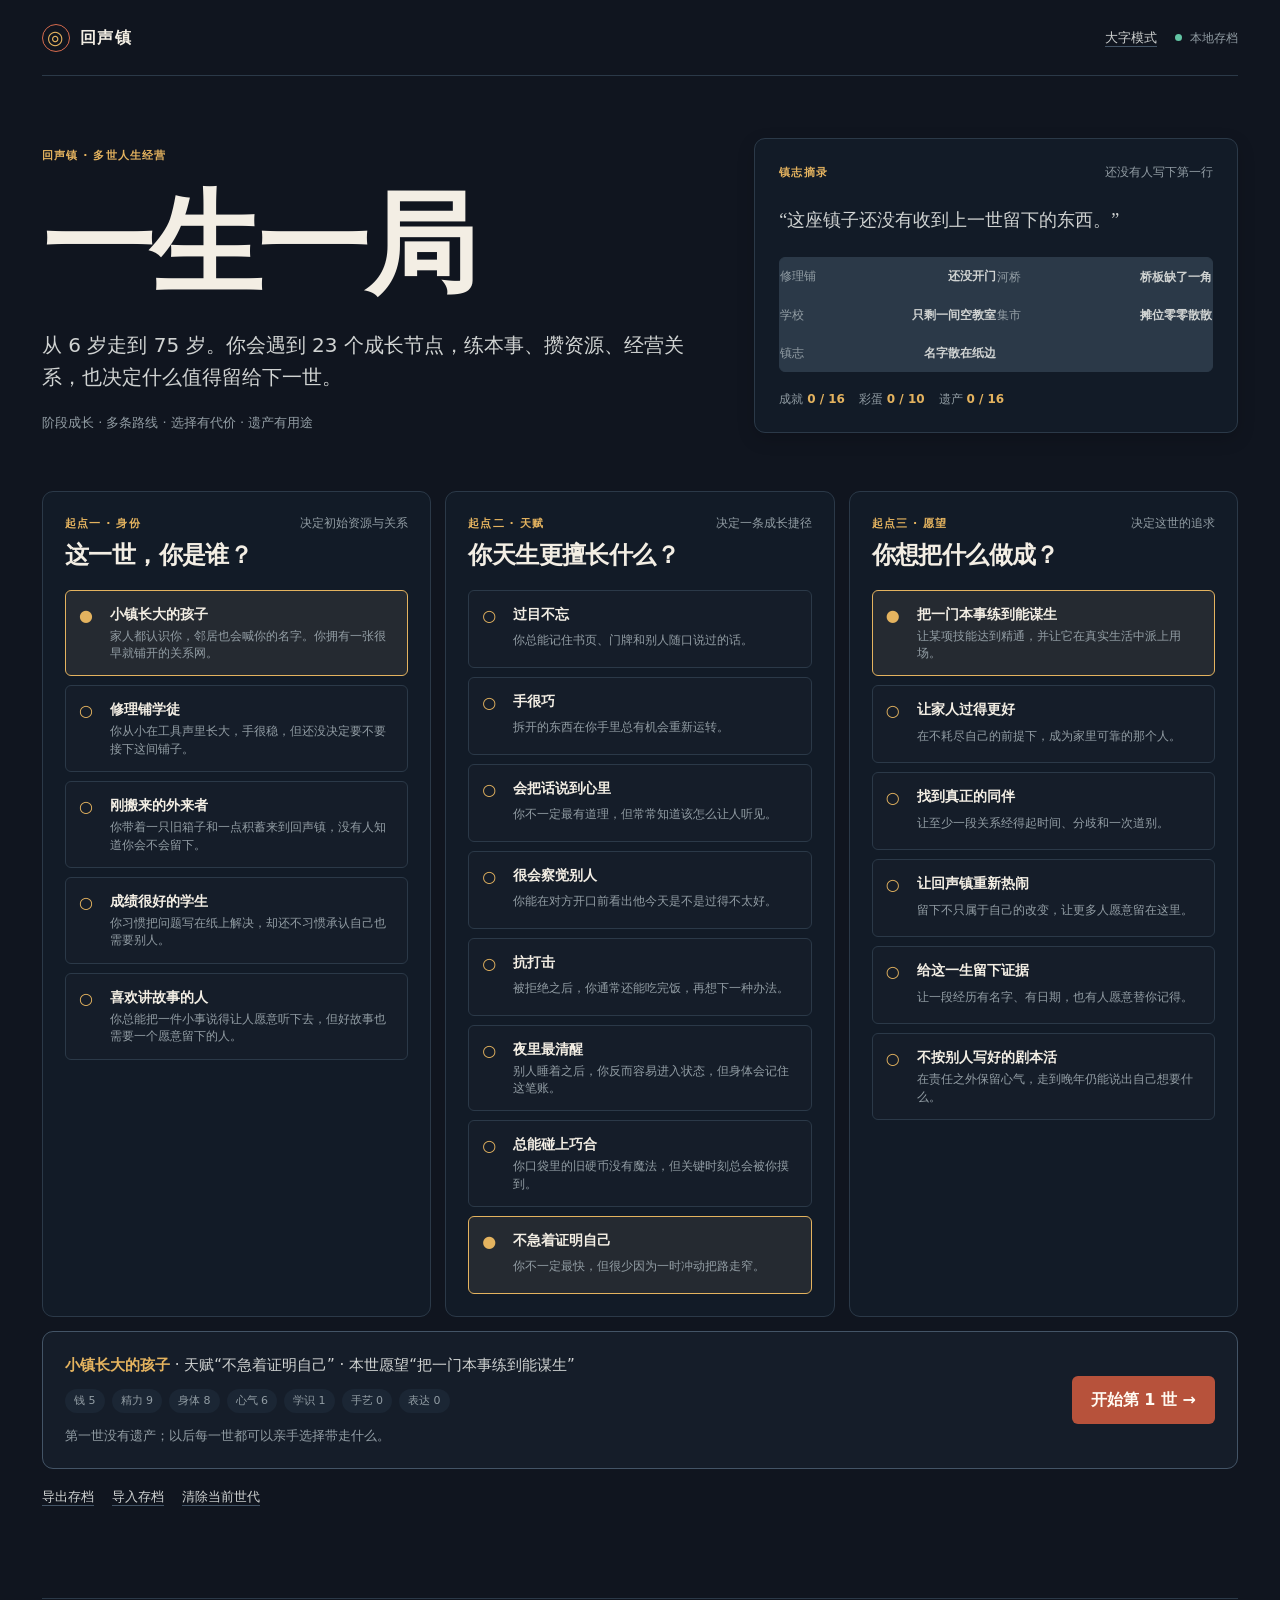
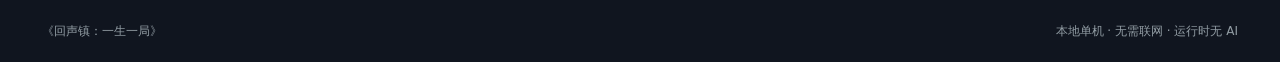
==== commit 2f57c59a: "feat: add life management sandbox loop" ====
--- a/development/game/index.html
+++ b/development/game/index.html
@@ -22,7 +22,7 @@
         <section id="screen-start" class="screen screen-start" aria-labelledby="start-title">
           <div class="start-hero">
             <div class="start-copy"><p class="kicker">回声镇 · 多世人生经营</p><h1 id="start-title">一生一局</h1><p class="lede">从 6 岁走到 75 岁。你会遇到 23 个成长节点，练本事、攒资源、经营关系，也决定什么值得留给下一世。</p><p class="start-note">阶段成长 · 多条路线 · 选择有代价 · 遗产有用途</p></div>
-            <aside class="start-archive" aria-label="回声镇当前状态"><div class="archive-heading"><span class="eyebrow">镇志摘录</span><span id="generation-label">还没有人写下第一行</span></div><p id="start-echo" class="archive-quote">“这座镇子还没有收到上一世留下的东西。”</p><div id="start-town" class="town-mini"></div><div class="collection-strip"><span>成就 <strong id="achievement-count">0 / 12</strong></span><span>彩蛋 <strong id="secret-count">0 / 8</strong></span><span>遗产 <strong id="legacy-count-home">0 / 16</strong></span></div><button id="view-archive" class="text-button is-hidden" data-action="view-archive">翻开完整镇志</button></aside>
+            <aside class="start-archive" aria-label="回声镇当前状态"><div class="archive-heading"><span class="eyebrow">镇志摘录</span><span id="generation-label">还没有人写下第一行</span></div><p id="start-echo" class="archive-quote">“这座镇子还没有收到上一世留下的东西。”</p><div id="start-town" class="town-mini"></div><div class="collection-strip"><span>成就 <strong id="achievement-count">0 / 16</strong></span><span>彩蛋 <strong id="secret-count">0 / 10</strong></span><span>遗产 <strong id="legacy-count-home">0 / 16</strong></span></div><button id="view-archive" class="text-button is-hidden" data-action="view-archive">翻开完整镇志</button></aside>
           </div>
 
           <div id="start-notice" class="notice is-hidden" role="status"></div>
@@ -37,24 +37,40 @@
         </section>
 
         <section id="screen-game" class="screen is-hidden" aria-labelledby="event-title">
-          <div class="game-toolbar"><div><p class="kicker">人生档案 · 正在生长</p><h1 id="game-generation">第 1 世 · 6 岁</h1></div><div class="round-progress-wrap"><div class="round-progress-label"><span id="round-label">成长节点 1 / 20</span><span id="stage-label">童年 · 6—11岁</span></div><div id="round-progress" class="round-progress" role="progressbar" aria-label="人生阶段进度" aria-valuemin="1" aria-valuemax="20" aria-valuenow="1"><span></span></div><p id="stage-hint" class="progress-hint"></p></div></div>
+          <div class="game-toolbar"><div><p class="kicker">人生档案 · 正在生长</p><h1 id="game-generation">第 1 世 · 6 岁</h1></div><div class="round-progress-wrap"><div class="round-progress-label"><span id="round-label">成长节点 1 / 23</span><span id="stage-label">童年 · 6—11岁</span></div><div id="round-progress" class="round-progress" role="progressbar" aria-label="人生阶段进度" aria-valuemin="1" aria-valuemax="23" aria-valuenow="1"><span></span></div><p id="stage-hint" class="progress-hint"></p></div></div>
           <div class="life-map" aria-label="人生阶段"><span data-stage="childhood">童年</span><i></i><span data-stage="adolescence">少年</span><i></i><span data-stage="youth">初入社会</span><i></i><span data-stage="middle">成家立业</span><i></i><span data-stage="later">后半生</span></div>
           <div class="goal-strip"><div class="goal-copy"><span class="eyebrow">这一世的明确愿望</span><strong id="goal-label"></strong><span id="goal-detail"></span></div><div class="goal-meter-wrap"><div class="goal-meter-label"><span>推进度</span><strong id="goal-progress-label">0 / 8</strong></div><div class="goal-meter"><span id="goal-progress"></span></div></div></div>
           <div id="inherited-strip" class="inherited-strip"></div>
           <div class="game-layout">
-            <article class="event-column"><div class="event-meta"><span id="situation-label">童年 · 6 岁</span><span aria-hidden="true">·</span><span>从三个行动里选一个</span></div><h2 id="event-title">还没有写下这一页</h2><p id="event-copy" class="event-copy"></p><div id="action-list" class="action-list" role="group" aria-label="本节点行动"></div><section id="feedback" class="feedback is-hidden" aria-live="polite"><div class="feedback-heading"><span class="eyebrow">行动已落地</span><strong id="feedback-title"></strong></div><p id="feedback-copy" class="feedback-copy"></p><div class="feedback-block"><span class="feedback-label">这次得到与失去</span><div id="feedback-changes" class="feedback-changes"></div></div><div id="feedback-test" class="feedback-test"></div><div id="feedback-secret" class="feedback-reward"></div><div id="feedback-stage" class="feedback-stage"></div><div class="feedback-block feedback-future-block"><span class="feedback-label">它会怎样影响后面</span><p id="feedback-future"></p></div><button id="advance-round" class="button button-primary" data-action="advance-round">继续长大 →</button></section></article>
+            <article class="event-column">
+              <section class="life-management" aria-labelledby="life-management-title">
+                <div class="management-heading"><div><span class="eyebrow">本节点的生活安排</span><h2 id="life-management-title">先把日子过好，再处理大事件</h2></div><strong id="life-action-points">3 / 3</strong></div>
+                <p class="management-note">每个成长节点有 3 点生活行动。可以自由组合学习、休息、关系、消费和工作；行动点用完后，仍然要做一次右侧的人生事件。</p>
+                <div class="management-ledger"><span id="living-cost">下一节点预计生活费</span><span id="cashflow">本世收入 0 · 支出 0 · 账上压力 0</span></div>
+                <div id="life-action-list" class="life-action-list" role="group" aria-label="生活行动"></div>
+                <div class="management-subheading"><strong>工作机会</strong><span>工作会带来工资，也会消耗身体和压力</span></div>
+                <div id="job-list" class="life-action-list" role="group" aria-label="工作机会"></div>
+                <div class="management-columns">
+                  <section class="management-box"><div class="management-subheading"><strong>工作履历</strong><span>做过的事会影响结算</span></div><div id="job-status" class="job-status"></div></section>
+                  <section class="management-box"><div class="management-subheading"><strong>手里的东西</strong><span id="inventory-limit">0 / 6 格</span></div><div id="inventory-list" class="inventory-list"></div></section>
+                </div>
+                <div class="management-subheading"><strong>集市可以买到</strong><span>每件东西都有使用场景</span></div>
+                <div id="shop-list" class="shop-list" role="group" aria-label="集市商品"></div>
+                <div id="life-feedback" class="life-feedback" role="status" aria-live="polite"><span>先安排生活，再处理本节点事件。3点行动可以自由组合。</span></div>
+              </section>
+              <section class="event-card"><div class="event-meta"><span id="situation-label">童年 · 6 岁</span><span aria-hidden="true">·</span><span>安排生活后，从三个事件里选一个</span></div><h2 id="event-title">还没有写下这一页</h2><p id="event-copy" class="event-copy"></p><div id="action-list" class="action-list" role="group" aria-label="本节点行动"></div><section id="feedback" class="feedback is-hidden" aria-live="polite"><div class="feedback-heading"><span class="eyebrow">人生事件已落地</span><strong id="feedback-title"></strong></div><p id="feedback-copy" class="feedback-copy"></p><div class="feedback-block"><span class="feedback-label">这次得到与失去</span><div id="feedback-changes" class="feedback-changes"></div></div><div id="feedback-test" class="feedback-test"></div><div id="feedback-secret" class="feedback-reward"></div><div id="feedback-stage" class="feedback-stage"></div><div class="feedback-block feedback-future-block"><span class="feedback-label">它会怎样影响后面</span><p id="feedback-future"></p></div><button id="advance-round" class="button button-primary" data-action="advance-round">继续长大 →</button></section></section>
             <aside class="status-column" aria-label="人生和小镇状态">
               <section class="status-panel"><div class="panel-heading"><span class="eyebrow">手里的资源</span><span>每个节点都要取舍</span></div><div id="resource-list" class="resource-list"></div><div class="side-divider"></div><div class="panel-heading"><span class="eyebrow">五项能力</span><span>达到 2 / 4 / 6 / 8 会升级</span></div><div id="skill-list" class="skill-list"></div><div class="side-divider"></div><div class="panel-heading"><span class="eyebrow">六段关系</span><span>关系会变成支持</span></div><div id="relationship-list" class="relationship-list"></div></section>
               <section class="status-panel"><div class="panel-heading"><span class="eyebrow">这一生的履历</span><span>重要行动会留下标签</span></div><div id="life-tags" class="life-tags"></div><div class="side-divider"></div><div class="panel-heading"><span class="eyebrow">接下来可能遇到</span><span>不是预言，是提醒</span></div><div id="upcoming-list" class="upcoming-list"></div></section>
               <section class="status-panel town-panel"><div class="panel-heading"><span class="eyebrow">小镇基础</span><span>每世都能改变</span></div><div id="town-list" class="town-state"></div></section>
             </aside>
           </div>
-          <div class="game-footer"><button class="text-button" data-action="home">暂存，回到首页</button><span>选择会自动保存 · 键盘可用 1 / 2 / 3</span></div>
+          <div class="game-footer"><button class="text-button" data-action="home">暂存，回到首页</button><span>生活行动用鼠标/触屏选择 · 人生事件可用键盘 1 / 2 / 3</span></div>
         </section>
 
-        <section id="screen-ending" class="screen is-hidden" aria-labelledby="ending-title"><div class="ending-intro"><p class="kicker">人生档案已封存</p><h1 id="ending-title">你这一生，留下了回声。</h1><p id="ending-copy" class="lede"></p><p id="ending-context" class="ending-context"></p></div><div class="ending-grid"><article class="ending-card"><span class="eyebrow">这一世的报告</span><div class="ending-goal" id="ending-goal"></div><div class="ending-stats"><div><span>人生评分</span><strong id="ending-score">0 分</strong></div><div><span>最强能力</span><strong id="ending-best-skill">—</strong></div><div><span>留下选择</span><strong id="ending-actions-count">0 个选择</strong></div></div><div class="ending-rule"></div><p id="ending-echo" class="ending-echo"></p></article><article class="ending-card"><span class="eyebrow">小镇现在</span><div id="ending-changes" class="town-state"></div></article></div><div class="reward-grid"><section class="reward-card"><div class="section-heading"><span class="eyebrow">这一世的新成就</span><span>可以带到镇志</span></div><div id="ending-achievements" class="reward-list"></div></section><section class="reward-card"><div class="section-heading"><span class="eyebrow">这一世发现的彩蛋</span><span>有些不会改变数值</span></div><div id="ending-secrets" class="reward-list"></div></section></div><section class="legacy-section"><div class="legacy-heading"><div><span class="eyebrow">最后一步 · 交接基础</span><h2>最多选三件，给下一世使用</h2></div><strong id="legacy-count">0 / 3</strong></div><p class="section-note">遗产不是收藏品。每一件都会改变下一世的开局、行动或小镇状态。</p><div id="legacy-list" class="legacy-grid"></div></section><div class="ending-actions"><button id="confirm-legacy" class="button button-primary" data-action="confirm-legacy">先选择至少一件遗产</button><button class="text-button" data-action="home">回到镇志首页</button></div></section>
+        <section id="screen-ending" class="screen is-hidden" aria-labelledby="ending-title"><div class="ending-intro"><p class="kicker">人生档案已封存</p><h1 id="ending-title">你这一生，留下了回声。</h1><p id="ending-copy" class="lede"></p><p id="ending-context" class="ending-context"></p></div><div class="ending-grid"><article class="ending-card"><span class="eyebrow">这一世的报告</span><div class="ending-goal" id="ending-goal"></div><div class="ending-stats"><div><span>人生评分</span><strong id="ending-score">0 分</strong></div><div><span>最强能力</span><strong id="ending-best-skill">—</strong></div><div><span>人生事件</span><strong id="ending-actions-count">0 个事件</strong></div><div><span>生活安排</span><strong id="ending-life-actions-count">0 次安排</strong></div><div><span>现金流</span><strong id="ending-cashflow">0 元</strong></div></div><div class="ending-rule"></div><p id="ending-echo" class="ending-echo"></p></article><article class="ending-card"><span class="eyebrow">小镇现在</span><div id="ending-changes" class="town-state"></div></article></div><div class="reward-grid"><section class="reward-card"><div class="section-heading"><span class="eyebrow">这一世的新成就</span><span>可以带到镇志</span></div><div id="ending-achievements" class="reward-list"></div></section><section class="reward-card"><div class="section-heading"><span class="eyebrow">这一世发现的彩蛋</span><span>有些不会改变数值</span></div><div id="ending-secrets" class="reward-list"></div></section></div><section class="legacy-section"><div class="legacy-heading"><div><span class="eyebrow">最后一步 · 交接基础</span><h2>最多选三件，给下一世使用</h2></div><strong id="legacy-count">0 / 3</strong></div><p class="section-note">遗产不是收藏品。每一件都会改变下一世的开局、行动或小镇状态。</p><div id="legacy-list" class="legacy-grid"></div></section><div class="ending-actions"><button id="confirm-legacy" class="button button-primary" data-action="confirm-legacy">先选择至少一件遗产</button><button class="text-button" data-action="home">回到镇志首页</button></div></section>
 
-        <section id="screen-archive" class="screen is-hidden" aria-labelledby="archive-title"><div class="archive-page-heading"><div><p class="kicker">回声镇 · 记忆总览</p><h1 id="archive-title">每一世都写在这里。</h1><p class="lede">你会看见自己走过的路线、收集的基础、尚未听见的彩蛋，以及这座镇子如何被一代代人改变。</p></div><button class="button button-secondary" data-action="home">回到首页</button></div><div class="archive-overview"><article class="archive-overview-card"><span class="eyebrow">小镇现在</span><div id="archive-town" class="town-state"></div></article><article class="archive-overview-card"><span class="eyebrow">世代与收藏</span><strong id="archive-life-count" class="archive-life-count">0 世</strong><div class="archive-counters"><span>成就 <b id="archive-achievement-count">0 / 12</b></span><span>彩蛋 <b id="archive-secret-count">0 / 8</b></span><span>遗产 <b id="archive-legacy-count">0 / 16</b></span></div></article></div><div class="archive-collections"><section class="collection-card"><div class="section-heading"><span class="eyebrow">成就册</span><span>完成路线，而不是刷分</span></div><div id="achievement-list" class="achievement-list"></div></section><section class="collection-card"><div class="section-heading"><span class="eyebrow">彩蛋册</span><span>故意留一点未解</span></div><div id="secret-list" class="secret-list"></div></section></div><div class="archive-timeline-heading"><span class="eyebrow">历世时间线</span><span>最近的一世在最上面</span></div><div id="archive-timeline" class="archive-timeline"></div></section>
+        <section id="screen-archive" class="screen is-hidden" aria-labelledby="archive-title"><div class="archive-page-heading"><div><p class="kicker">回声镇 · 记忆总览</p><h1 id="archive-title">每一世都写在这里。</h1><p class="lede">你会看见自己走过的路线、收集的基础、尚未听见的彩蛋，以及这座镇子如何被一代代人改变。</p></div><button class="button button-secondary" data-action="home">回到首页</button></div><div class="archive-overview"><article class="archive-overview-card"><span class="eyebrow">小镇现在</span><div id="archive-town" class="town-state"></div></article><article class="archive-overview-card"><span class="eyebrow">世代与收藏</span><strong id="archive-life-count" class="archive-life-count">0 世</strong><div class="archive-counters"><span>成就 <b id="archive-achievement-count">0 / 16</b></span><span>彩蛋 <b id="archive-secret-count">0 / 10</b></span><span>遗产 <b id="archive-legacy-count">0 / 16</b></span></div></article></div><div class="archive-collections"><section class="collection-card"><div class="section-heading"><span class="eyebrow">成就册</span><span>完成路线，而不是刷分</span></div><div id="achievement-list" class="achievement-list"></div></section><section class="collection-card"><div class="section-heading"><span class="eyebrow">彩蛋册</span><span>故意留一点未解</span></div><div id="secret-list" class="secret-list"></div></section></div><div class="archive-timeline-heading"><span class="eyebrow">历世时间线</span><span>最近的一世在最上面</span></div><div id="archive-timeline" class="archive-timeline"></div></section>
       </main>
       <footer class="site-footer"><span>《回声镇：一生一局》</span><span>本地单机 · 无需联网 · 运行时无 AI</span></footer>
     </div>
--- a/development/game/styles.css
+++ b/development/game/styles.css
@@ -283,3 +283,56 @@
 @media (prefers-reduced-motion: reduce) {
   *, *::before, *::after { scroll-behavior: auto !important; transition-duration: .01ms !important; animation-duration: .01ms !important; animation-iteration-count: 1 !important; }
 }
+
+.event-card { margin-top: 30px; padding: 24px; border: 1px solid var(--line); border-radius: var(--radius-md); background: var(--surface-quiet); }
+.event-card h2 { margin-top: 14px; }
+.life-management { padding: 22px; border: 1px solid var(--primary-bright); border-radius: var(--radius-md); background: #202b31; }
+.management-heading { display: flex; align-items: end; justify-content: space-between; gap: 18px; }
+.management-heading h2 { max-width: 20ch; margin-top: 7px; font-size: clamp(22px, 3vw, 32px); }
+.management-heading > strong { color: var(--accent); font-size: 28px; white-space: nowrap; }
+.management-note { margin: 12px 0 0; color: var(--ink-soft); font-size: 13px; line-height: 1.65; }
+.management-ledger { display: flex; flex-wrap: wrap; gap: 7px 14px; margin-top: 16px; padding: 9px 11px; border: 1px solid var(--line-strong); border-radius: var(--radius-sm); color: var(--accent-soft); font-size: 12px; }
+.life-action-list { display: grid; gap: 7px; margin-top: 14px; }
+.life-action-card { display: grid; grid-template-columns: 42px minmax(0, 1fr) auto; gap: 10px; align-items: center; width: 100%; padding: 11px; border: 1px solid var(--line); border-radius: var(--radius-sm); color: var(--ink); background: var(--surface); cursor: pointer; text-align: left; }
+.life-action-card:hover:not(:disabled) { border-color: var(--accent); background: var(--surface-raised); }
+.life-action-card:disabled { cursor: not-allowed; opacity: .55; }
+.life-action-type { align-self: start; padding-top: 2px; color: var(--accent); font-size: 11px; font-weight: 800; }
+.life-action-body { display: grid; gap: 3px; min-width: 0; }
+.life-action-body strong { font-size: 14px; }
+.life-action-body > span { color: var(--ink-soft); font-size: 12px; line-height: 1.45; }
+.life-action-body small, .life-action-body b { color: var(--muted); font-size: 11px; font-weight: 650; }
+.life-action-body em { color: var(--success); font-size: 11px; font-style: normal; line-height: 1.4; }
+.life-action-points { color: var(--warning); font-size: 12px; font-weight: 800; white-space: nowrap; }
+.management-subheading { display: flex; align-items: baseline; justify-content: space-between; gap: 10px; margin-top: 18px; color: var(--muted); font-size: 11px; }
+.management-subheading strong { color: var(--ink-soft); font-size: 13px; }
+.management-columns { display: grid; grid-template-columns: repeat(2, minmax(0, 1fr)); gap: 9px; margin-top: 7px; }
+.management-box { min-width: 0; padding: 10px; border: 1px solid var(--line); border-radius: var(--radius-sm); background: var(--surface); }
+.job-status, .inventory-list { display: grid; gap: 3px; margin-top: 10px; }
+.job-status strong { color: var(--accent); font-size: 13px; }
+.job-status span, .inventory-item small { color: var(--muted); font-size: 11px; line-height: 1.4; }
+.inventory-item { display: grid; gap: 2px; padding: 7px 8px; border: 1px solid var(--line); border-radius: 5px; }
+.inventory-item strong { color: var(--ink-soft); font-size: 12px; }
+.shop-list { display: grid; grid-template-columns: repeat(2, minmax(0, 1fr)); gap: 7px; margin-top: 8px; }
+.shop-item { display: flex; align-items: center; justify-content: space-between; gap: 8px; min-width: 0; padding: 9px; border: 1px solid var(--line); border-radius: 5px; color: var(--ink); background: var(--surface); cursor: pointer; text-align: left; }
+.shop-item:hover:not(:disabled) { border-color: var(--accent); }
+.shop-item:disabled { cursor: not-allowed; opacity: .52; }
+.shop-item > span { display: grid; gap: 2px; min-width: 0; }
+.shop-item strong { color: var(--ink-soft); font-size: 12px; }
+.shop-item small { color: var(--muted); font-size: 10px; line-height: 1.35; }
+.shop-item > b { color: var(--accent); font-size: 10px; white-space: nowrap; }
+.life-feedback { display: grid; gap: 4px; margin-top: 14px; padding: 10px 11px; border: 1px solid #526e62; border-radius: var(--radius-sm); color: var(--ink-soft); background: #182921; font-size: 12px; line-height: 1.45; }
+.life-feedback strong { color: var(--accent); }
+.life-feedback em { display: inline-block; margin: 3px 5px 0 0; padding: 3px 6px; border-radius: 4px; color: var(--success); background: #203a2f; font-size: 11px; font-style: normal; }
+.archive-economy { color: var(--accent-soft) !important; font-size: 11px !important; }
+.archive-life-tag { color: var(--accent-soft) !important; border-color: #4a5c62 !important; }
+
+@media (max-width: 640px) {
+  .event-card { margin-top: 22px; padding: 16px; }
+  .life-management { padding: 16px; }
+  .management-heading { align-items: start; }
+  .management-heading > strong { font-size: 24px; }
+  .life-action-card { grid-template-columns: 38px minmax(0, 1fr); }
+  .life-action-points { grid-column: 2; justify-self: start; }
+  .management-columns, .shop-list { grid-template-columns: minmax(0, 1fr); }
+  .shop-item { align-items: start; }
+}
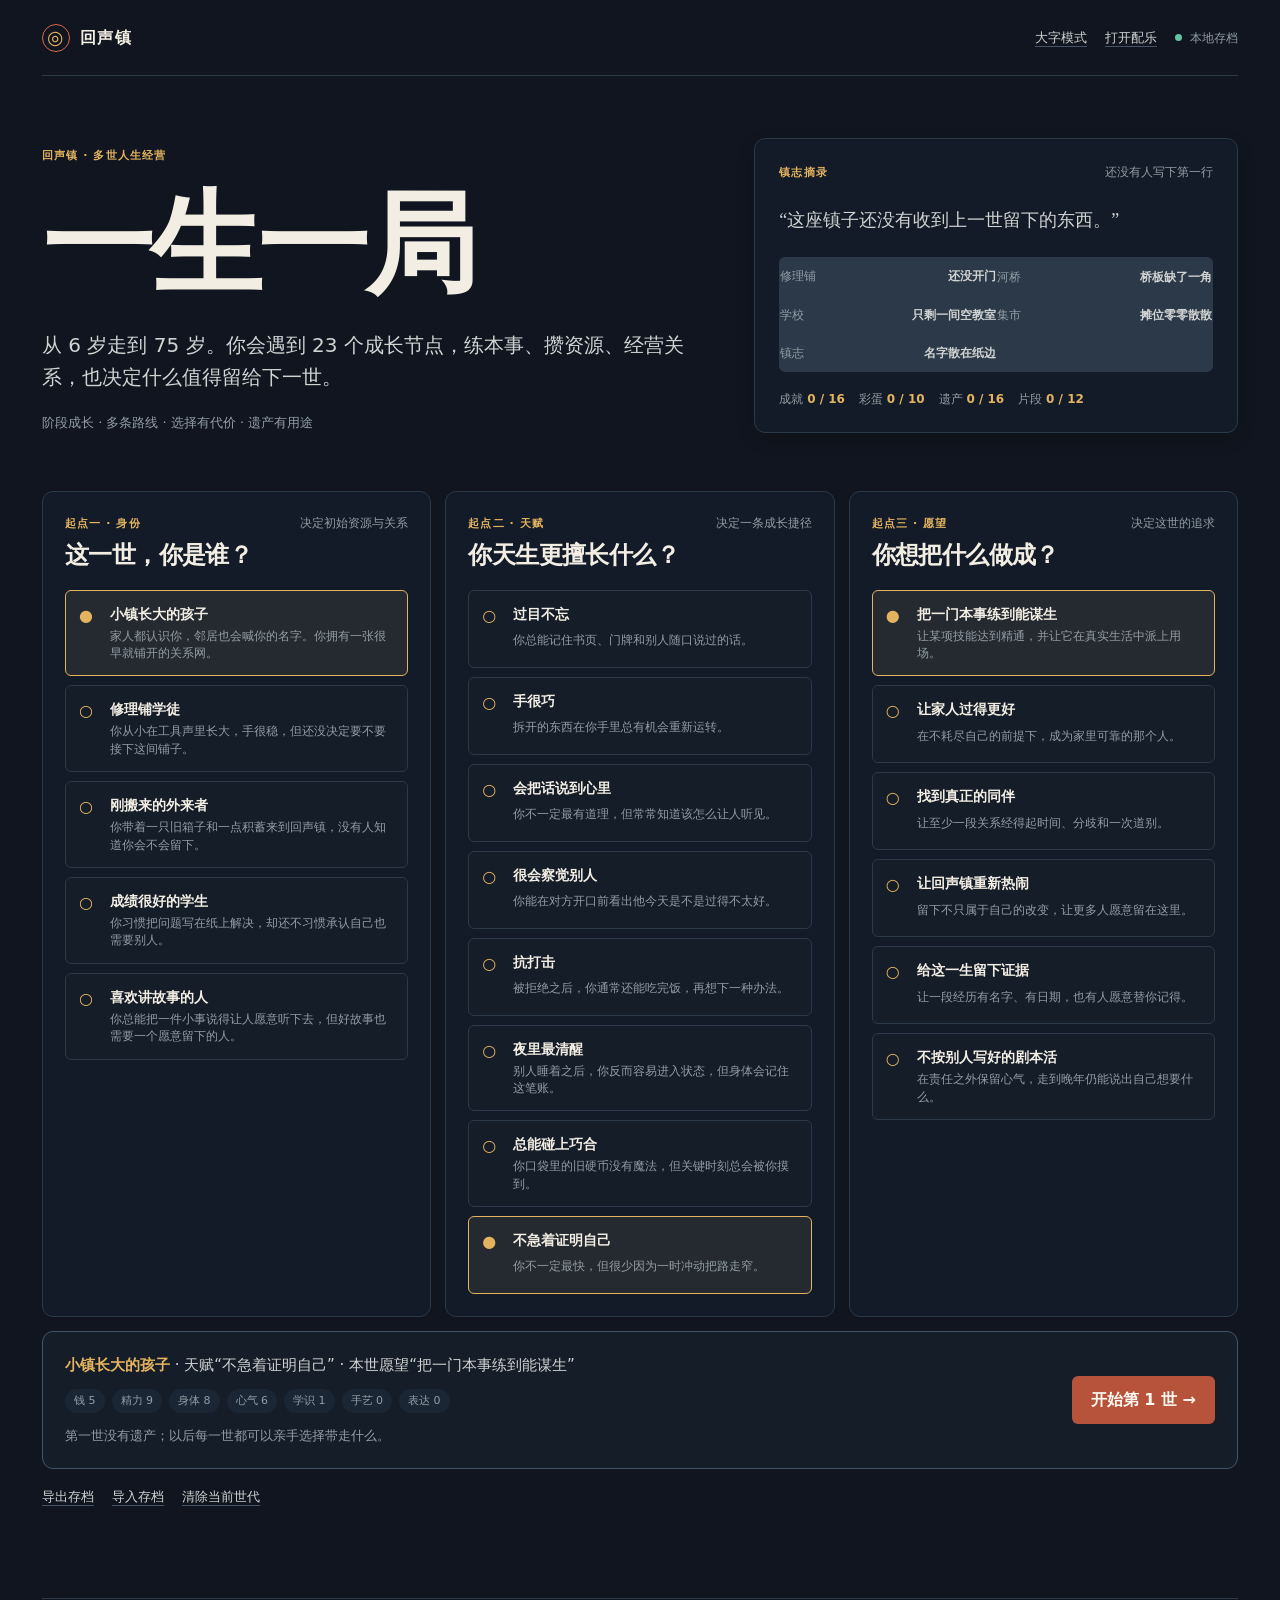
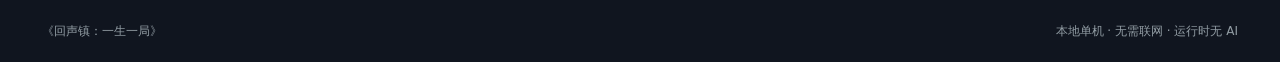
==== commit ee430b96: "feat: add stage media audio and life moments" ====
--- a/development/game/index.html
+++ b/development/game/index.html
@@ -14,7 +14,7 @@
     <div class="site-shell">
       <header class="site-header">
         <button class="wordmark" data-action="home" aria-label="回到游戏首页"><span class="wordmark-mark" aria-hidden="true">◎</span><span>回声镇</span></button>
-        <div class="header-tools"><button class="text-button" id="font-toggle" data-action="toggle-font" aria-pressed="false">大字模式</button><div class="header-status" aria-live="polite"><span class="status-dot" aria-hidden="true"></span><span id="save-status">本地存档</span></div></div>
+        <div class="header-tools"><button class="text-button" id="font-toggle" data-action="toggle-font" aria-pressed="false">大字模式</button><button class="text-button audio-toggle" id="audio-toggle" data-action="toggle-audio" aria-pressed="false">打开配乐</button><div class="header-status" aria-live="polite"><span class="status-dot" aria-hidden="true"></span><span id="save-status">本地存档</span></div></div>
       </header>
 
       <a class="skip-link" href="#app">跳到主要内容</a>
@@ -22,7 +22,7 @@
         <section id="screen-start" class="screen screen-start" aria-labelledby="start-title">
           <div class="start-hero">
             <div class="start-copy"><p class="kicker">回声镇 · 多世人生经营</p><h1 id="start-title">一生一局</h1><p class="lede">从 6 岁走到 75 岁。你会遇到 23 个成长节点，练本事、攒资源、经营关系，也决定什么值得留给下一世。</p><p class="start-note">阶段成长 · 多条路线 · 选择有代价 · 遗产有用途</p></div>
-            <aside class="start-archive" aria-label="回声镇当前状态"><div class="archive-heading"><span class="eyebrow">镇志摘录</span><span id="generation-label">还没有人写下第一行</span></div><p id="start-echo" class="archive-quote">“这座镇子还没有收到上一世留下的东西。”</p><div id="start-town" class="town-mini"></div><div class="collection-strip"><span>成就 <strong id="achievement-count">0 / 16</strong></span><span>彩蛋 <strong id="secret-count">0 / 10</strong></span><span>遗产 <strong id="legacy-count-home">0 / 16</strong></span></div><button id="view-archive" class="text-button is-hidden" data-action="view-archive">翻开完整镇志</button></aside>
+            <aside class="start-archive" aria-label="回声镇当前状态"><div class="archive-heading"><span class="eyebrow">镇志摘录</span><span id="generation-label">还没有人写下第一行</span></div><p id="start-echo" class="archive-quote">“这座镇子还没有收到上一世留下的东西。”</p><div id="start-town" class="town-mini"></div><div class="collection-strip"><span>成就 <strong id="achievement-count">0 / 16</strong></span><span>彩蛋 <strong id="secret-count">0 / 10</strong></span><span>遗产 <strong id="legacy-count-home">0 / 16</strong></span><span>片段 <strong id="moment-count">0 / 12</strong></span></div><button id="view-archive" class="text-button is-hidden" data-action="view-archive">翻开完整镇志</button></aside>
           </div>
 
           <div id="start-notice" class="notice is-hidden" role="status"></div>
@@ -57,8 +57,9 @@
                 <div class="management-subheading"><strong>集市可以买到</strong><span>每件东西都有使用场景</span></div>
                 <div id="shop-list" class="shop-list" role="group" aria-label="集市商品"></div>
                 <div id="life-feedback" class="life-feedback" role="status" aria-live="polite"><span>先安排生活，再处理本节点事件。3点行动可以自由组合。</span></div>
+                <section class="moment-shelf" aria-labelledby="life-moments-title"><div class="management-subheading"><strong id="life-moments-title">人生片段</strong><span id="life-moment-count">0 / 12</span></div><div id="life-moments" class="moment-list"></div></section>
               </section>
-              <section class="event-card"><div class="event-meta"><span id="situation-label">童年 · 6 岁</span><span aria-hidden="true">·</span><span>安排生活后，从三个事件里选一个</span></div><h2 id="event-title">还没有写下这一页</h2><p id="event-copy" class="event-copy"></p><div id="action-list" class="action-list" role="group" aria-label="本节点行动"></div><section id="feedback" class="feedback is-hidden" aria-live="polite"><div class="feedback-heading"><span class="eyebrow">人生事件已落地</span><strong id="feedback-title"></strong></div><p id="feedback-copy" class="feedback-copy"></p><div class="feedback-block"><span class="feedback-label">这次得到与失去</span><div id="feedback-changes" class="feedback-changes"></div></div><div id="feedback-test" class="feedback-test"></div><div id="feedback-secret" class="feedback-reward"></div><div id="feedback-stage" class="feedback-stage"></div><div class="feedback-block feedback-future-block"><span class="feedback-label">它会怎样影响后面</span><p id="feedback-future"></p></div><button id="advance-round" class="button button-primary" data-action="advance-round">继续长大 →</button></section></section>
+              <section class="event-card"><figure class="event-art" id="event-art"><img id="stage-art" alt="" decoding="async" /><figcaption id="stage-art-caption"></figcaption></figure><div class="event-meta"><span id="situation-label">童年 · 6 岁</span><span aria-hidden="true">·</span><span>安排生活后，从三个事件里选一个</span></div><h2 id="event-title">还没有写下这一页</h2><p id="event-copy" class="event-copy"></p><div id="action-list" class="action-list" role="group" aria-label="本节点行动"></div><section id="feedback" class="feedback is-hidden" aria-live="polite"><div class="feedback-heading"><span class="eyebrow">人生事件已落地</span><strong id="feedback-title"></strong></div><p id="feedback-copy" class="feedback-copy"></p><div class="feedback-block"><span class="feedback-label">这次得到与失去</span><div id="feedback-changes" class="feedback-changes"></div></div><div id="feedback-test" class="feedback-test"></div><div id="feedback-secret" class="feedback-reward"></div><div id="feedback-stage" class="feedback-stage"></div><div id="feedback-moment" class="feedback-reward"></div><div class="feedback-block feedback-future-block"><span class="feedback-label">它会怎样影响后面</span><p id="feedback-future"></p></div><button id="advance-round" class="button button-primary" data-action="advance-round">继续长大 →</button></section></section>
             <aside class="status-column" aria-label="人生和小镇状态">
               <section class="status-panel"><div class="panel-heading"><span class="eyebrow">手里的资源</span><span>每个节点都要取舍</span></div><div id="resource-list" class="resource-list"></div><div class="side-divider"></div><div class="panel-heading"><span class="eyebrow">五项能力</span><span>达到 2 / 4 / 6 / 8 会升级</span></div><div id="skill-list" class="skill-list"></div><div class="side-divider"></div><div class="panel-heading"><span class="eyebrow">六段关系</span><span>关系会变成支持</span></div><div id="relationship-list" class="relationship-list"></div></section>
               <section class="status-panel"><div class="panel-heading"><span class="eyebrow">这一生的履历</span><span>重要行动会留下标签</span></div><div id="life-tags" class="life-tags"></div><div class="side-divider"></div><div class="panel-heading"><span class="eyebrow">接下来可能遇到</span><span>不是预言，是提醒</span></div><div id="upcoming-list" class="upcoming-list"></div></section>
@@ -68,13 +69,13 @@
           <div class="game-footer"><button class="text-button" data-action="home">暂存，回到首页</button><span>生活行动用鼠标/触屏选择 · 人生事件可用键盘 1 / 2 / 3</span></div>
         </section>
 
-        <section id="screen-ending" class="screen is-hidden" aria-labelledby="ending-title"><div class="ending-intro"><p class="kicker">人生档案已封存</p><h1 id="ending-title">你这一生，留下了回声。</h1><p id="ending-copy" class="lede"></p><p id="ending-context" class="ending-context"></p></div><div class="ending-grid"><article class="ending-card"><span class="eyebrow">这一世的报告</span><div class="ending-goal" id="ending-goal"></div><div class="ending-stats"><div><span>人生评分</span><strong id="ending-score">0 分</strong></div><div><span>最强能力</span><strong id="ending-best-skill">—</strong></div><div><span>人生事件</span><strong id="ending-actions-count">0 个事件</strong></div><div><span>生活安排</span><strong id="ending-life-actions-count">0 次安排</strong></div><div><span>现金流</span><strong id="ending-cashflow">0 元</strong></div></div><div class="ending-rule"></div><p id="ending-echo" class="ending-echo"></p></article><article class="ending-card"><span class="eyebrow">小镇现在</span><div id="ending-changes" class="town-state"></div></article></div><div class="reward-grid"><section class="reward-card"><div class="section-heading"><span class="eyebrow">这一世的新成就</span><span>可以带到镇志</span></div><div id="ending-achievements" class="reward-list"></div></section><section class="reward-card"><div class="section-heading"><span class="eyebrow">这一世发现的彩蛋</span><span>有些不会改变数值</span></div><div id="ending-secrets" class="reward-list"></div></section></div><section class="legacy-section"><div class="legacy-heading"><div><span class="eyebrow">最后一步 · 交接基础</span><h2>最多选三件，给下一世使用</h2></div><strong id="legacy-count">0 / 3</strong></div><p class="section-note">遗产不是收藏品。每一件都会改变下一世的开局、行动或小镇状态。</p><div id="legacy-list" class="legacy-grid"></div></section><div class="ending-actions"><button id="confirm-legacy" class="button button-primary" data-action="confirm-legacy">先选择至少一件遗产</button><button class="text-button" data-action="home">回到镇志首页</button></div></section>
+        <section id="screen-ending" class="screen is-hidden" aria-labelledby="ending-title"><div class="ending-intro"><p class="kicker">人生档案已封存</p><h1 id="ending-title">你这一生，留下了回声。</h1><p id="ending-copy" class="lede"></p><p id="ending-context" class="ending-context"></p></div><div class="ending-grid"><article class="ending-card"><span class="eyebrow">这一世的报告</span><div class="ending-goal" id="ending-goal"></div><div class="ending-stats"><div><span>人生评分</span><strong id="ending-score">0 分</strong></div><div><span>最强能力</span><strong id="ending-best-skill">—</strong></div><div><span>人生事件</span><strong id="ending-actions-count">0 个事件</strong></div><div><span>生活安排</span><strong id="ending-life-actions-count">0 次安排</strong></div><div><span>现金流</span><strong id="ending-cashflow">0 元</strong></div></div><div class="ending-rule"></div><p id="ending-echo" class="ending-echo"></p></article><article class="ending-card"><span class="eyebrow">小镇现在</span><div id="ending-changes" class="town-state"></div></article></div><div class="reward-grid"><section class="reward-card"><div class="section-heading"><span class="eyebrow">这一世的新成就</span><span>可以带到镇志</span></div><div id="ending-achievements" class="reward-list"></div></section><section class="reward-card"><div class="section-heading"><span class="eyebrow">这一世发现的彩蛋</span><span>有些不会改变数值</span></div><div id="ending-secrets" class="reward-list"></div></section><section class="reward-card"><div class="section-heading"><span class="eyebrow">这一世的人生片段</span><span>以后可以在镇志重读</span></div><div id="ending-moments" class="reward-list"></div></section></div><section class="legacy-section"><div class="legacy-heading"><div><span class="eyebrow">最后一步 · 交接基础</span><h2>最多选三件，给下一世使用</h2></div><strong id="legacy-count">0 / 3</strong></div><p class="section-note">遗产不是收藏品。每一件都会改变下一世的开局、行动或小镇状态。</p><div id="legacy-list" class="legacy-grid"></div></section><div class="ending-actions"><button id="confirm-legacy" class="button button-primary" data-action="confirm-legacy">先选择至少一件遗产</button><button class="text-button" data-action="home">回到镇志首页</button></div></section>
 
-        <section id="screen-archive" class="screen is-hidden" aria-labelledby="archive-title"><div class="archive-page-heading"><div><p class="kicker">回声镇 · 记忆总览</p><h1 id="archive-title">每一世都写在这里。</h1><p class="lede">你会看见自己走过的路线、收集的基础、尚未听见的彩蛋，以及这座镇子如何被一代代人改变。</p></div><button class="button button-secondary" data-action="home">回到首页</button></div><div class="archive-overview"><article class="archive-overview-card"><span class="eyebrow">小镇现在</span><div id="archive-town" class="town-state"></div></article><article class="archive-overview-card"><span class="eyebrow">世代与收藏</span><strong id="archive-life-count" class="archive-life-count">0 世</strong><div class="archive-counters"><span>成就 <b id="archive-achievement-count">0 / 16</b></span><span>彩蛋 <b id="archive-secret-count">0 / 10</b></span><span>遗产 <b id="archive-legacy-count">0 / 16</b></span></div></article></div><div class="archive-collections"><section class="collection-card"><div class="section-heading"><span class="eyebrow">成就册</span><span>完成路线，而不是刷分</span></div><div id="achievement-list" class="achievement-list"></div></section><section class="collection-card"><div class="section-heading"><span class="eyebrow">彩蛋册</span><span>故意留一点未解</span></div><div id="secret-list" class="secret-list"></div></section></div><div class="archive-timeline-heading"><span class="eyebrow">历世时间线</span><span>最近的一世在最上面</span></div><div id="archive-timeline" class="archive-timeline"></div></section>
+        <section id="screen-archive" class="screen is-hidden" aria-labelledby="archive-title"><div class="archive-page-heading"><div><p class="kicker">回声镇 · 记忆总览</p><h1 id="archive-title">每一世都写在这里。</h1><p class="lede">你会看见自己走过的路线、收集的基础、尚未听见的彩蛋，以及这座镇子如何被一代代人改变。</p></div><button class="button button-secondary" data-action="home">回到首页</button></div><div class="archive-overview"><article class="archive-overview-card"><span class="eyebrow">小镇现在</span><div id="archive-town" class="town-state"></div></article><article class="archive-overview-card"><span class="eyebrow">世代与收藏</span><strong id="archive-life-count" class="archive-life-count">0 世</strong><div class="archive-counters"><span>成就 <b id="archive-achievement-count">0 / 16</b></span><span>彩蛋 <b id="archive-secret-count">0 / 10</b></span><span>遗产 <b id="archive-legacy-count">0 / 16</b></span><span>片段 <b id="archive-moment-count">0 / 12</b></span></div></article></div><div class="archive-collections"><section class="collection-card"><div class="section-heading"><span class="eyebrow">成就册</span><span>完成路线，而不是刷分</span></div><div id="achievement-list" class="achievement-list"></div></section><section class="collection-card"><div class="section-heading"><span class="eyebrow">彩蛋册</span><span>故意留一点未解</span></div><div id="secret-list" class="secret-list"></div></section><section class="collection-card moment-collection"><div class="section-heading"><span class="eyebrow">人生片段册</span><span>收集普通日子里的转折</span></div><div id="moment-list" class="moment-list"></div></section></div><div class="archive-timeline-heading"><span class="eyebrow">历世时间线</span><span>最近的一世在最上面</span></div><div id="archive-timeline" class="archive-timeline"></div></section>
       </main>
       <footer class="site-footer"><span>《回声镇：一生一局》</span><span>本地单机 · 无需联网 · 运行时无 AI</span></footer>
     </div>
     <div id="toast" class="toast" role="status" aria-live="polite"></div>
-    <script src="content.js"></script><script src="game.js"></script>
+    <script src="content.js"></script><script src="audio.js"></script><script src="game.js"></script>
   </body>
 </html>
--- a/development/game/styles.css
+++ b/development/game/styles.css
@@ -325,6 +325,29 @@
 .life-feedback em { display: inline-block; margin: 3px 5px 0 0; padding: 3px 6px; border-radius: 4px; color: var(--success); background: #203a2f; font-size: 11px; font-style: normal; }
 .archive-economy { color: var(--accent-soft) !important; font-size: 11px !important; }
 .archive-life-tag { color: var(--accent-soft) !important; border-color: #4a5c62 !important; }
+.audio-toggle[aria-pressed="true"] { color: var(--accent); text-decoration-color: var(--accent); }
+.event-art { margin: 0 0 22px; overflow: hidden; border: 1px solid var(--line-strong); border-radius: var(--radius-md); background: #0d141b; }
+.event-art img { display: block; width: 100%; aspect-ratio: 16 / 7; object-fit: cover; object-position: center; }
+.event-art figcaption { padding: 8px 11px; color: var(--muted); background: #111b25; font-size: 11px; letter-spacing: .02em; }
+.event-art.is-unavailable { padding: 14px; border-style: dashed; }
+.event-art.is-unavailable::after { content: "阶段画面暂时不可用，文字事件仍可继续"; color: var(--muted); font-size: 12px; }
+.moment-shelf { margin-top: 15px; padding-top: 5px; border-top: 1px solid var(--line); }
+.moment-list { display: grid; gap: 7px; margin-top: 8px; }
+.moment-item { display: grid; grid-template-columns: 24px minmax(0, 1fr); gap: 8px; align-items: start; padding: 8px 9px; border: 1px solid var(--line); border-radius: var(--radius-sm); background: var(--surface); }
+.moment-item.is-found { border-color: #596240; background: #1b2825; }
+.moment-item.is-locked { opacity: .54; }
+.moment-mark { color: var(--accent); font-size: 16px; line-height: 1.25; text-align: center; }
+.moment-item strong, .moment-item span { display: block; }
+.moment-item strong { color: var(--ink-soft); font-size: 12px; }
+.moment-item > div > span { margin-top: 2px; color: var(--muted); font-size: 11px; line-height: 1.4; }
+.moment-collection { min-width: 0; }
+.archive-moment-tag { color: var(--success) !important; border-color: #526e62 !important; }
+.reward-card .moment-list { margin-top: 15px; }
+.reward-card .moment-item { background: #182921; }
+
+@media (min-width: 1051px) {
+  .archive-collections { grid-template-columns: repeat(3, minmax(0, 1fr)); }
+}
 
 @media (max-width: 640px) {
   .event-card { margin-top: 22px; padding: 16px; }
@@ -335,4 +358,8 @@
   .life-action-points { grid-column: 2; justify-self: start; }
   .management-columns, .shop-list { grid-template-columns: minmax(0, 1fr); }
   .shop-item { align-items: start; }
-}
+  .header-tools { flex-wrap: wrap; justify-content: flex-end; }
+  .event-art { margin-bottom: 17px; }
+  .event-art img { aspect-ratio: 16 / 9; }
+  .archive-collections { grid-template-columns: minmax(0, 1fr); }
+}
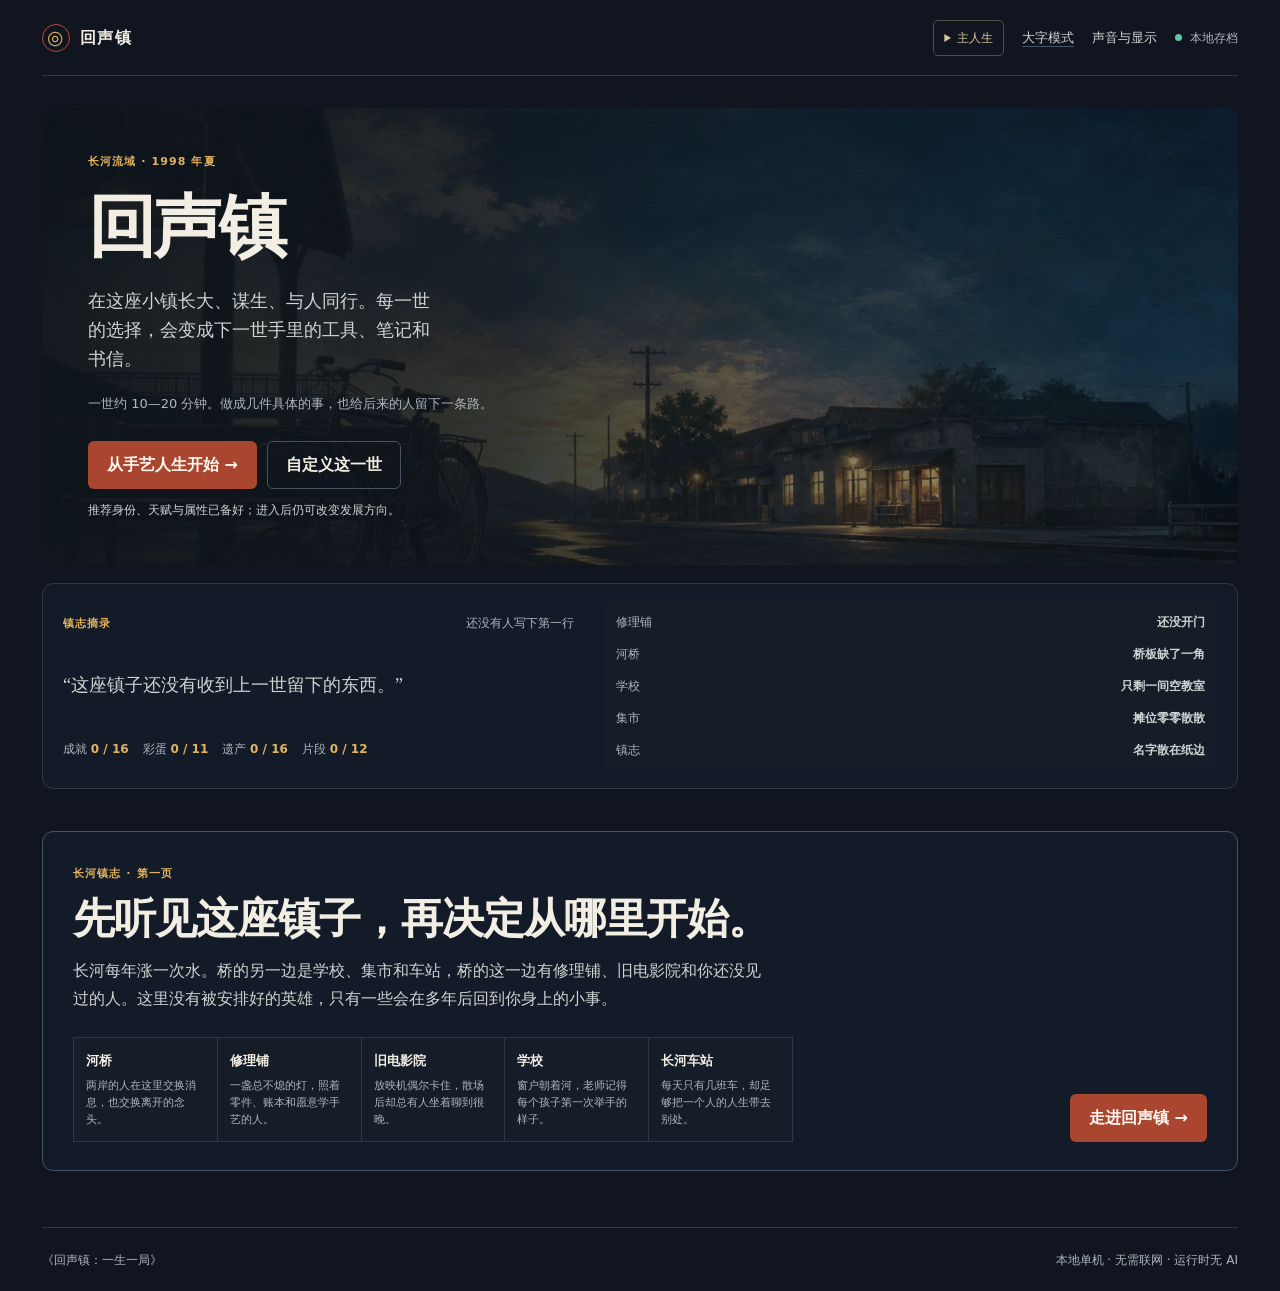
==== commit de6c5003: "feat: deliver complete desktop v9 gameplay and offline package" ====
--- a/development/game/index.html
+++ b/development/game/index.html
@@ -1,81 +1,88 @@
-<!doctype html>
+<!DOCTYPE html>
+
 <html lang="zh-CN">
-  <head>
-    <meta charset="utf-8" />
-    <meta name="viewport" content="width=device-width, initial-scale=1" />
-    <meta name="theme-color" content="#10151f" />
-    <meta name="description" content="《回声镇：一生一局》——把一生过成一局，把基础交给下一世。" />
-    <link rel="icon" href="favicon.svg" type="image/svg+xml" />
-    <link rel="manifest" href="manifest.webmanifest" />
-    <link rel="stylesheet" href="styles.css" />
-    <title>回声镇：一生一局</title>
-  </head>
-  <body>
-    <div class="site-shell">
-      <header class="site-header">
-        <button class="wordmark" data-action="home" aria-label="回到游戏首页"><span class="wordmark-mark" aria-hidden="true">◎</span><span>回声镇</span></button>
-        <div class="header-tools"><button class="text-button" id="font-toggle" data-action="toggle-font" aria-pressed="false">大字模式</button><button class="text-button audio-toggle" id="audio-toggle" data-action="toggle-audio" aria-pressed="false">打开配乐</button><div class="header-status" aria-live="polite"><span class="status-dot" aria-hidden="true"></span><span id="save-status">本地存档</span></div></div>
-      </header>
+<head>
+<meta charset="utf-8"/>
+<meta content="width=device-width, initial-scale=1" name="viewport"/>
+<meta content="#10151f" name="theme-color"/>
+<meta content="《回声镇：一生一局》——把一生过成一局，把基础交给下一世。" name="description"/>
+<link href="favicon.svg" rel="icon" type="image/svg+xml"/>
+<link href="manifest.webmanifest" rel="manifest"/>
+<link href="styles.css" rel="stylesheet"/>
+<link href="journey.css" rel="stylesheet"/>
+<title>回声镇：一生一局</title>
+</head>
+<body>
+<div class="site-shell">
+<header class="site-header">
+<button aria-label="回到游戏首页" class="wordmark" data-action="home"><span aria-hidden="true" class="wordmark-mark">◎</span><span>回声镇</span></button>
+<div class="header-tools"><details class="mode-menu" id="mode-menu"><summary id="mode-label">主人生</summary><div class="mode-menu-body"><strong>换一种起点</strong><p id="mode-description"></p><button class="button button-secondary" data-action="switch-mode" data-slot-id="craft-start-v1" id="mode-challenge">进入固定起点挑战</button><button class="button button-secondary is-hidden" data-action="switch-mode" data-slot-id="main" id="mode-main">保存挑战，回到主人生</button><button class="text-button is-hidden" data-action="restart-challenge" id="mode-restart">从6岁重开挑战</button></div></details><button aria-pressed="false" class="text-button" data-action="toggle-font" id="font-toggle">大字模式</button><details class="preferences"><summary>声音与显示</summary><div class="preferences-body"><button aria-pressed="false" class="text-button audio-toggle" data-action="toggle-audio" id="audio-toggle">打开配乐</button><label for="volume-control">配乐音量 <output for="volume-control" id="volume-label">70%</output></label><input id="volume-control" max="100" min="0" step="5" type="range" value="70"/><button class="button button-secondary" data-action="test-audio">试听两秒</button><p>配乐由你主动开启；关闭后所有文字反馈仍保留。</p></div></details><button class="text-button is-hidden" data-action="apply-update" id="update-game">保存并更新</button><div aria-live="polite" class="header-status"><span aria-hidden="true" class="status-dot"></span><span id="save-status">本地存档</span></div></div>
+</header>
+<a class="skip-link" href="#app">跳到主要内容</a>
+<main class="app-main" id="app">
+<section aria-labelledby="start-title" class="screen screen-start" id="screen-start">
+<div class="start-hero desktop-start-hero">
+<div class="start-copy"><p class="kicker">长河流域 · 1998 年夏</p><h1 id="start-title">回声镇</h1><p class="lede">在这座小镇长大、谋生、与人同行。每一世的选择，会变成下一世手里的工具、笔记和书信。</p><p class="start-note">一世约 10—20 分钟。做成几件具体的事，也给后来的人留下一条路。</p><div class="quick-start-actions"><button class="button button-primary" data-action="quick-start" id="quick-start">从手艺人生开始 →</button><button class="button button-secondary" data-scene-action="customize">自定义这一世</button><p>推荐身份、天赋与属性已备好；进入后仍可改变发展方向。</p></div></div>
 
-      <a class="skip-link" href="#app">跳到主要内容</a>
-      <main id="app" class="app-main">
-        <section id="screen-start" class="screen screen-start" aria-labelledby="start-title">
-          <div class="start-hero">
-            <div class="start-copy"><p class="kicker">回声镇 · 多世人生经营</p><h1 id="start-title">一生一局</h1><p class="lede">从 6 岁走到 75 岁。你会遇到 23 个成长节点，练本事、攒资源、经营关系，也决定什么值得留给下一世。</p><p class="start-note">阶段成长 · 多条路线 · 选择有代价 · 遗产有用途</p></div>
-            <aside class="start-archive" aria-label="回声镇当前状态"><div class="archive-heading"><span class="eyebrow">镇志摘录</span><span id="generation-label">还没有人写下第一行</span></div><p id="start-echo" class="archive-quote">“这座镇子还没有收到上一世留下的东西。”</p><div id="start-town" class="town-mini"></div><div class="collection-strip"><span>成就 <strong id="achievement-count">0 / 16</strong></span><span>彩蛋 <strong id="secret-count">0 / 10</strong></span><span>遗产 <strong id="legacy-count-home">0 / 16</strong></span><span>片段 <strong id="moment-count">0 / 12</strong></span></div><button id="view-archive" class="text-button is-hidden" data-action="view-archive">翻开完整镇志</button></aside>
-          </div>
+</div><aside aria-label="回声镇当前状态" class="start-archive"><div class="archive-heading"><span class="eyebrow">镇志摘录</span><span id="generation-label">还没有人写下第一行</span></div><p class="archive-quote" id="start-echo">“这座镇子还没有收到上一世留下的东西。”</p><div class="town-mini" id="start-town"></div><div class="collection-strip"><span>成就 <strong id="achievement-count">0 / 16</strong></span><span>彩蛋 <strong id="secret-count">0 / 10</strong></span><span>遗产 <strong id="legacy-count-home">0 / 16</strong></span><span>片段 <strong id="moment-count">0 / 12</strong></span></div><button class="text-button is-hidden" data-action="view-archive" id="view-archive">翻开完整镇志</button></aside>
+<div class="notice is-hidden" id="start-notice" role="status"></div>
+<section aria-labelledby="arrival-title" class="arrival-panel" id="arrival-panel"><div class="arrival-copy"><span class="eyebrow">长河镇志 · 第一页</span><h2 id="arrival-title">先听见这座镇子，再决定从哪里开始。</h2><p id="arrival-intro">长河每年涨一次水。桥的另一边是学校、集市和车站，桥的这一边有修理铺、旧电影院和你还没见过的人。这里没有被安排好的英雄，只有一些会在多年后回到你身上的小事。</p><div class="arrival-locations" id="arrival-locations"></div></div><button class="button button-primary arrival-enter" data-action="enter-town">走进回声镇 →</button></section>
+<section aria-labelledby="preset-title" class="route-presets" id="route-presets"><div><h2 id="preset-title">选一个方向，随时改写</h2><p>推荐构筑会分配天赋与属性。展开下方四项，仍可自由调整。</p></div><div aria-label="推荐人生方向" class="preset-list" id="preset-list" role="group"></div></section><div aria-label="创建这一世的四步选择" class="setup-layout" id="setup-layout">
+<details class="setup-panel setup-step" id="setup-profile">
+<summary class="setup-step-summary"><span><span class="eyebrow">起点一 · 身份</span><strong>选择身份</strong></span><span id="profile-choice-summary">已选</span></summary>
+<div aria-labelledby="profile-title" class="setup-step-body"><div class="section-heading"><span class="eyebrow">决定初始资源与关系</span><span>先选一个出发位置</span></div><h2 id="profile-title">这一世，你是谁？</h2><div class="selection-grid" id="profile-options"></div></div>
+</details>
+<details class="setup-panel setup-step" id="setup-talent">
+<summary class="setup-step-summary"><span><span class="eyebrow">起点二 · 天赋</span><strong>十选三</strong></span><span id="talent-choice-summary">已选 3 / 3</span></summary>
+<div aria-labelledby="talent-title" class="setup-step-body"><div class="section-heading"><span class="eyebrow">每一世重新发牌</span><span>三张天赋可以形成组合</span></div><h2 id="talent-title">这次带走哪三种可能？</h2><div class="selection-grid talent-draft-grid" id="talent-options"></div></div>
+</details>
+<details class="setup-panel setup-step" id="setup-attributes">
+<summary class="setup-step-summary"><span><span class="eyebrow">起点三 · 属性</span><strong>分配 20 点</strong></span><span id="attribute-points-left">剩余 0 点</span></summary>
+<div aria-labelledby="attribute-title" class="setup-step-body"><div class="section-heading"><span class="eyebrow">决定事件的门槛</span><span>每项最多 10 点</span></div><h2 id="attribute-title">你把起点押在哪里？</h2><div class="attribute-options" id="attribute-options"></div></div>
+</details>
+<details class="setup-panel setup-step" id="setup-goal">
+<summary class="setup-step-summary"><span><span class="eyebrow">起点四 · 愿望</span><strong>选择愿望</strong></span><span id="goal-choice-summary">已选</span></summary>
+<div aria-labelledby="goal-title" class="setup-step-body"><div class="section-heading"><span class="eyebrow">决定这世的追求</span><span>给这一生一个方向</span></div><h2 id="goal-title">你想把什么做成？</h2><div class="selection-grid" id="goal-options"></div></div>
+</details>
+</div>
+<section class="start-action-panel" id="start-action-panel"><div><p class="start-summary" id="start-summary"></p><div class="start-preview" id="start-preview"></div><div class="incoming-legacy" id="incoming-legacy"></div></div><div class="start-actions"><button class="button button-primary" data-action="start-life" id="start-life">开始第一世 →</button><button class="button button-secondary is-hidden" data-action="continue-life" id="continue-life">继续这一世</button></div></section>
+<div class="start-tools"><button class="text-button" data-action="export-save">导出存档</button><button class="text-button file-button" data-action="import-save">导入存档</button><input accept="application/json,.json" class="visually-hidden" id="import-input" type="file"/><button class="text-button" data-action="erase-save">清除当前世代</button></div>
+</section>
+<section aria-labelledby="event-title" class="screen is-hidden desktop-game" id="screen-game"><div class="desktop-hud"><div class="game-toolbar"><div><h1 id="game-generation">第 1 世 · 6 岁</h1></div><div class="round-progress-wrap"><div class="round-progress-label"><span id="round-label">成长节点 1 / 23</span><span id="stage-label">童年 · 6—11岁</span></div><div aria-label="人生阶段进度" aria-valuemax="23" aria-valuemin="1" aria-valuenow="1" class="round-progress" id="round-progress" role="progressbar"><span></span></div><p class="progress-hint" id="stage-hint"></p></div></div><div aria-label="当前资源" class="resource-summary" id="resource-summary"></div><nav aria-label="人生资料" class="desk-nav"><button data-drawer-tab="people" data-scene-action="open-drawer">人物</button><button data-drawer-tab="inventory" data-scene-action="open-drawer">背包</button><button data-drawer-tab="ledger" data-scene-action="open-drawer">账本</button></nav></div><div class="desktop-stage"><section aria-label="回声镇主场景" class="town-scene" id="town-scene"><figure class="event-art" id="event-art"><span class="scene-art-badge" id="scene-art-badge">阶段全景</span><img alt="成长阶段插图" decoding="async" height="1024" id="stage-art" loading="eager" src="assets/stage-childhood.webp" width="1536"/><figcaption id="stage-art-caption"></figcaption></figure><div class="scene-heading"><div><span id="scene-stage-caption">回声镇</span><h2 id="scene-place-name">临河街口</h2></div><button class="scene-view-button" data-drawer-tab="scene" data-scene-action="open-drawer">查看场景细节</button></div><div aria-label="场景中的行动" class="scene-hotspots" id="scene-hotspots"></div><button class="scene-project-mark is-hidden" id="scene-project-mark" data-scene-action="open-drawer" data-drawer-tab="project" aria-label="查看项目进度"></button><div aria-live="polite" class="npc-response is-hidden" id="npc-response" role="status"><div><strong id="npc-response-name"></strong><button aria-label="收起人物回应" data-scene-action="close-response">×</button></div><p id="npc-response-copy"></p></div><div class="scene-caption"><div><span id="scene-current-label">这一段人生</span><strong id="scene-current-title"></strong><p id="scene-current-copy"></p></div><button class="scene-npc-button" data-scene-action="npc-response" id="scene-npc-button"><span id="scene-npc-name">祁叔</span><span>聊两句</span></button></div><div aria-live="polite" class="scene-notice" id="scene-notice" role="status"></div></section><section aria-label="当前人生操作" class="operation-desk" id="operation-desk"><section aria-labelledby="chapter-focus-title" class="chapter-focus"><div class="stage-goal-heading"><div><span id="stage-goal-label">当前阶段目标</span><h2 id="chapter-focus-title" tabindex="-1"></h2></div><label class="route-picker" for="route-select">追踪方向<select id="route-select"><option value="craft">手艺谋生</option><option value="study">学业职业</option><option value="community">关系共建</option></select></label></div><p id="chapter-focus-detail"></p><div class="stage-goal-progress" id="stage-goal-progress"></div></section><ol aria-label="当前节点流程" class="phase-steps" id="phase-steps"></ol><div class="operation-scroll" id="operation-scroll"><details class="challenge-preview" id="challenge-preview"><summary><span>本节点将面对</span><strong id="challenge-title"></strong></summary><p id="challenge-copy"></p><div id="challenge-tests"></div></details><details class="quiet-details past-steps is-hidden" id="past-steps"><summary id="past-steps-title">已完成的安排</summary><div id="past-steps-copy"></div></details><section aria-labelledby="project-title" class="project-desk is-hidden" id="project-desk"><div class="project-desk-heading"><span id="project-status-label"></span><button class="text-button" data-drawer-tab="project" data-scene-action="open-drawer">查看项目详情</button></div><h3 id="project-title"></h3><p id="project-summary"></p><div class="project-steps" id="project-steps"></div><div class="project-actions" id="project-actions"></div></section><section aria-labelledby="opportunity-title" class="opportunity-panel" id="opportunity-panel" tabindex="-1">
+<div class="opportunity-heading"><div><h2 id="opportunity-title">接住一个机会，或留出余地</h2></div><strong id="opportunity-state">待选择</strong></div>
+<p class="opportunity-note" id="opportunity-note">机会不消耗生活行动点，但会改变资源、路线和后面的事件条件。</p>
+<div aria-label="本节点机会牌" class="opportunity-list" id="opportunity-list" role="group"></div>
+<button class="text-button opportunity-skip" data-action="skip-opportunity" id="skip-opportunity">这次先不接任何机会</button>
+<div aria-live="polite" class="opportunity-feedback is-hidden" id="opportunity-feedback"></div>
+</section><section aria-labelledby="life-management-title" class="life-management" id="life-management" tabindex="-1">
+<div class="management-heading"><div><h2 id="life-management-title">安排这段日子</h2></div><strong id="life-action-points">2 / 2</strong></div><div aria-live="polite" class="life-feedback" id="life-feedback" role="status" tabindex="-1"><span>先押注一件重要的事，再处理本节点事件。2点行动要认真分配。</span></div>
+<p class="management-note" id="management-note">每个成长节点有 2 点生活行动。先押注最重要的一件事，再决定要不要给自己留余地。</p>
+<div class="management-ledger"><span id="living-cost">下一节点预计生活费</span><span id="cashflow">本世收入 0 · 支出 0 · 账上压力 0</span></div>
+<section class="work-section" id="work-section"><div class="management-subheading"><strong>工作谋生</strong><span>工资到账，成本当场扣除</span></div><div aria-label="工作机会" class="life-action-list" id="job-list" role="group"></div><details class="quiet-details"><summary>其它工作</summary><div class="life-action-list" id="other-job-list"></div></details></section>
+<div aria-label="推荐生活行动" class="life-action-list" id="life-action-list" role="group"></div><details class="life-action-more" id="life-action-more"><summary><span>其它生活安排</span><span id="life-action-more-summary">休息、关系与记录</span></summary><div aria-label="其它生活行动" class="life-action-list" id="life-action-secondary-list" role="group"></div></details>
+<button class="button button-secondary phase-next" data-action="end-life-actions" id="end-life-actions">结束生活安排，处理人生事件 →</button></section><section class="event-card" id="event-panel" tabindex="-1"><div class="event-meta"><span id="situation-label">童年 · 6 岁</span><span aria-hidden="true">·</span><span>安排生活后，选择一件人生事件</span></div><h2 id="event-title">还没有写下这一页</h2><p class="event-copy" id="event-copy"></p><div aria-label="本节点行动" class="action-list" id="action-list" role="group"></div></section><section aria-live="polite" class="feedback is-hidden" id="feedback" tabindex="-1"><div class="feedback-heading"><span class="eyebrow">人生事件已落地</span><strong id="feedback-title"></strong></div><p class="feedback-copy" id="feedback-copy"></p><div class="feedback-block"><span class="feedback-label">这次得到与失去</span><div class="feedback-changes" id="feedback-changes"></div></div><div class="feedback-test" id="feedback-test"></div><div class="feedback-reward" id="feedback-secret"></div><div class="feedback-stage" id="feedback-goal"></div><div class="feedback-stage" id="feedback-stage"></div><div class="feedback-reward" id="feedback-moment"></div><div class="feedback-block feedback-future-block"><span class="feedback-label">它会怎样影响后面</span><p id="feedback-future"></p></div><button class="button button-primary" data-action="advance-round" id="advance-round">继续长大 →</button></section></div></section></div><section aria-label="这一生的阶段" class="life-timeline"><div class="timeline-caption"><strong id="timeline-stage-title"></strong><span id="timeline-help">每一页都会留下经历</span></div><div class="scene-timeline" id="scene-timeline"></div></section><dialog aria-labelledby="drawer-title" class="town-drawer" id="town-drawer"><header class="drawer-heading"><div><span>人生资料</span><h2 id="drawer-title">人物与关系</h2></div><button aria-label="关闭资料抽屉" class="drawer-close" data-scene-action="close-drawer">×</button></header><div id="drawer-feedback" role="status" aria-live="polite" tabindex="-1" hidden></div><nav aria-label="资料分类" class="drawer-tabs"><button aria-pressed="false" data-drawer-tab="people" data-scene-action="drawer-tab">人物</button><button aria-pressed="false" data-drawer-tab="inventory" data-scene-action="drawer-tab">背包</button><button aria-pressed="false" data-drawer-tab="ledger" data-scene-action="drawer-tab">账本</button><button aria-pressed="false" data-drawer-tab="goals" data-scene-action="drawer-tab">目标</button><button aria-pressed="false" data-drawer-tab="scene" data-scene-action="drawer-tab">场景</button><button aria-pressed="false" data-drawer-tab="project" data-scene-action="drawer-tab">项目</button></nav><div class="drawer-content"><section class="drawer-panel" data-drawer-panel="people" hidden="" id="drawer-people"><aside aria-label="人生和小镇状态" class="status-column"><details class="quiet-details status-collection"><summary>人物、履历与小镇</summary><div class="status-collection-body"><details class="quiet-details"><summary>继承的基础</summary><div class="inherited-strip" id="inherited-strip"></div></details><details class="quiet-details"><summary>这一世的愿望</summary><div class="goal-strip"><div class="goal-copy"><span class="eyebrow">这一世的明确愿望</span><strong id="goal-label"></strong><span id="goal-detail"></span><span class="goal-milestone" id="goal-milestone"></span></div><div class="goal-meter-wrap"><div class="goal-meter-label"><span>推进度</span><strong id="goal-progress-label">0 / 8</strong></div><div class="goal-meter"><span id="goal-progress"></span></div></div></div></details>
+<details class="status-panel status-details" data-responsive-details=""><summary class="status-details-summary"><span>状态总览</span><span>资源 · 属性 · 能力 · 关系 · 兴趣</span></summary><div class="status-details-body"><div class="panel-heading"><span class="eyebrow">手里的资源</span><span>每个节点都要取舍</span></div><div class="resource-list" id="resource-list"></div><div class="side-divider"></div><div class="panel-heading"><span class="eyebrow">四项起点属性</span><span>会改变机会与事件门槛</span></div><div class="attribute-list" id="attribute-list"></div><div class="side-divider"></div><div class="panel-heading"><span class="eyebrow">五项能力</span><span>达到 2 / 4 / 6 / 8 会升级</span></div><div class="skill-list" id="skill-list"></div><div class="side-divider"></div><div class="panel-heading"><span class="eyebrow">六段关系</span><span>关系会变成支持</span></div><div class="relationship-list" id="relationship-list"></div><div class="side-divider"></div><div class="panel-heading"><span class="eyebrow">十二种兴趣</span><span>兴趣会把机会引到手边</span></div><div class="interest-list" id="interest-list"></div><div class="side-divider"></div><div class="panel-heading"><span class="eyebrow">八位同行的人</span><span>关系不只是一条数值</span></div><div class="character-list" id="character-list"></div></div></details>
+<details class="status-panel status-details" data-responsive-details=""><summary class="status-details-summary"><span>这一生的履历</span><span>履历 · 下一步</span></summary><div class="status-details-body"><div class="panel-heading"><span class="eyebrow">这一生的履历</span><span>重要行动会留下标签</span></div><div class="life-tags" id="life-tags"></div><div class="side-divider"></div><div class="panel-heading"><span class="eyebrow">接下来可能遇到</span><span>不是预言，是提醒</span></div><div class="upcoming-list" id="upcoming-list"></div></div></details>
+<details class="status-panel status-details town-panel" data-responsive-details=""><summary class="status-details-summary"><span>小镇基础</span><span>每世都能改变</span></summary><div class="status-details-body"><div class="panel-heading"><span class="eyebrow">小镇基础</span><span>每世都能改变</span></div><div class="town-state" id="town-list"></div></div></details>
+</div></details></aside><div class="game-footer"><button class="text-button" data-action="home">暂存，回到首页</button><span>生活行动用鼠标/触屏选择 · 人生事件可用键盘 1 / 2 / 3</span></div></section><section class="drawer-panel" data-drawer-panel="inventory" hidden="" id="drawer-inventory"><details class="management-more" id="management-more">
+<summary><span>集市、库存与生活记录</span><span id="management-more-summary">工作、物品与人生片段</span></summary>
+<div class="management-more-body">
+<div class="management-columns">
+<section class="management-box"><div class="management-subheading"><strong>工作履历</strong><span>做过的事会影响结算</span></div><div class="job-status" id="job-status"></div></section>
+<section class="management-box"><div class="management-subheading"><strong>手里的东西</strong><span id="inventory-limit">0 / 6 格</span></div><div class="inventory-list" id="inventory-list"></div></section>
+</div>
+<div class="management-subheading"><strong>集市可以买到</strong><span>每件东西都有使用场景</span></div>
+<div aria-label="集市商品" class="shop-list" id="shop-list" role="group"></div>
+<section aria-labelledby="life-moments-title" class="moment-shelf"><div class="management-subheading"><strong id="life-moments-title">人生片段</strong><span id="life-moment-count">0 / 12</span></div><div class="moment-list" id="life-moments"></div></section>
+</div>
+</details></section><section class="drawer-panel" data-drawer-panel="ledger" hidden="" id="drawer-ledger"><details class="repay-panel quiet-details" id="repay-panel"><summary>偿还欠款 · 不消耗行动点</summary><div class="repay-controls"><label for="repay-amount">还款金额<input id="repay-amount" inputmode="numeric" min="1" step="1" type="number"/></label><button class="button button-secondary" data-action="repay-debt">偿还借款</button><span id="repay-note"></span></div></details><div class="ledger-overview" id="ledger-overview"></div><div class="ledger-entries" id="ledger-entries"></div></section><section class="drawer-panel" data-drawer-panel="goals" hidden="" id="drawer-goals"><details class="goal-details"><summary>查看条件与其它方向</summary><div id="stage-goal-list"></div></details><div aria-live="polite" class="carry-forward is-hidden" id="carry-forward"></div></section><section class="drawer-panel" data-drawer-panel="scene" hidden="" id="drawer-scene"><details class="scene-details quiet-details" id="scene-details" open=""><summary>看看这一页的场景与细节</summary><section aria-labelledby="scene-explorer-title" class="scene-explorer"><div class="scene-explorer-heading"><div><span class="eyebrow">把镜头再靠近一点</span><h3 id="scene-explorer-title">画面里还有几件小事</h3></div><strong id="scene-clue-count">0 / 0</strong></div><p class="scene-explorer-note">点击一个细节，把它写进这一世的记录；每个节点最多发现三件。</p><div aria-label="场景细节" class="scene-clue-list" id="scene-clues" role="group"></div><div aria-live="polite" class="scene-feedback is-hidden" id="scene-feedback"></div></section></details></section><section class="drawer-panel" data-drawer-panel="project" hidden="" id="drawer-project"><div id="project-detail"></div></section></div></dialog></section>
+<section aria-labelledby="ending-title" class="screen is-hidden" id="screen-ending"><div class="ending-intro"><p class="kicker">人生档案已封存</p><h1 id="ending-title">你这一生，留下了回声。</h1><p class="lede" id="ending-copy"></p><p class="ending-context" id="ending-context"></p></div><div class="ending-summary" id="ending-summary"><section><h2>完成了什么</h2><div id="ending-results"></div></section><section><h2>付出了什么</h2><div id="ending-costs"></div></section><section><h2>留下了什么</h2><div id="ending-inheritance"></div></section></div><details class="quiet-details"><summary>完整人生报告</summary><div class="ending-grid"><article class="ending-card"><span class="eyebrow">这一世的报告</span><div class="ending-goal" id="ending-goal"></div><div class="ending-stats"><div><span>人生回顾</span><strong id="ending-score">0 分</strong></div><div><span>最强能力</span><strong id="ending-best-skill">—</strong></div><div><span>人生事件</span><strong id="ending-actions-count">0 个事件</strong></div><div><span>生活安排</span><strong id="ending-life-actions-count">0 次安排</strong></div><div><span>现金流</span><strong id="ending-cashflow">0 元</strong></div></div><div class="ending-rule"></div><p class="ending-echo" id="ending-echo"></p></article><article class="ending-card"><span class="eyebrow">小镇现在</span><div class="town-state" id="ending-changes"></div></article></div></details><details class="quiet-details"><summary>本世成就、彩蛋与片段</summary><div class="reward-grid"><section class="reward-card"><div class="section-heading"><span class="eyebrow">这一世的新成就</span><span>可以带到镇志</span></div><div class="reward-list" id="ending-achievements"></div></section><section class="reward-card"><div class="section-heading"><span class="eyebrow">这一世发现的彩蛋</span><span>有些不会改变数值</span></div><div class="reward-list" id="ending-secrets"></div></section><section class="reward-card"><div class="section-heading"><span class="eyebrow">这一世的人生片段</span><span>以后可以在镇志重读</span></div><div class="reward-list" id="ending-moments"></div></section></div></details><section class="legacy-section"><div class="legacy-heading"><div><span class="eyebrow">最后一步 · 交接基础</span><h2>最多选三件，给下一世使用</h2></div><strong id="legacy-count">0 / 3</strong></div><p class="section-note">遗产不是收藏品。每一件都会改变下一世的开局、行动或小镇状态。</p><div class="legacy-grid" id="legacy-list"></div></section><div class="challenge-ending-actions is-hidden" id="challenge-ending-actions"><button class="button button-primary" data-action="switch-mode" data-slot-id="main">回到主人生</button><button class="button button-secondary" data-action="restart-challenge">换一种安排，重开挑战</button></div><div class="ending-actions"><button class="button button-primary" data-action="confirm-legacy" id="confirm-legacy">先选择至少一件遗产</button><button class="text-button" data-action="home">回到镇志首页</button></div></section>
+<section aria-labelledby="archive-title" class="screen is-hidden" id="screen-archive"><div class="archive-page-heading"><div><p class="kicker">回声镇 · 记忆总览</p><h1 id="archive-title">每一世都写在这里。</h1><p class="lede">你会看见自己走过的路线、收集的基础、尚未听见的彩蛋，以及这座镇子如何被一代代人改变。</p></div><button class="button button-secondary" data-action="home">回到首页</button></div><div class="archive-overview"><article class="archive-overview-card"><span class="eyebrow">小镇现在</span><div class="town-state" id="archive-town"></div></article><article class="archive-overview-card"><span class="eyebrow">世代与收藏</span><strong class="archive-life-count" id="archive-life-count">0 世</strong><div class="archive-counters"><span>成就 <b id="archive-achievement-count">0 / 16</b></span><span>彩蛋 <b id="archive-secret-count">0 / 10</b></span><span>遗产 <b id="archive-legacy-count">0 / 16</b></span><span>片段 <b id="archive-moment-count">0 / 12</b></span></div></article></div><details class="quiet-details"><summary>打开成就、彩蛋与片段收藏</summary><div class="archive-collections"><section class="collection-card"><div class="section-heading"><span class="eyebrow">成就册</span><span>完成路线，而不是刷分</span></div><div class="achievement-list" id="achievement-list"></div></section><section class="collection-card"><div class="section-heading"><span class="eyebrow">彩蛋册</span><span>故意留一点未解</span></div><div class="secret-list" id="secret-list"></div></section><section class="collection-card moment-collection"><div class="section-heading"><span class="eyebrow">人生片段册</span><span>收集普通日子里的转折</span></div><div class="moment-list" id="moment-list"></div></section></div></details><div class="archive-timeline-heading"><span class="eyebrow">历世时间线</span><span>最近的一世在最上面</span></div><div class="archive-timeline" id="archive-timeline"></div></section>
+</main>
+<footer class="site-footer"><span>《回声镇：一生一局》</span><span>本地单机 · 无需联网 · 运行时无 AI</span></footer>
+</div>
+<div aria-live="polite" class="toast" id="toast" role="status"></div>
+<script src="content.js"></script><script src="strategy.js"></script><script src="projects.js"></script><script src="journey.js"></script><script src="save.js"></script><script src="engine.js"></script><script src="modes.js"></script><script src="audio.js"></script><script src="scene.js"></script><script src="journey-card.js"></script><script src="journey-ui.js"></script><script src="ui.js"></script><script src="game.js"></script>
+</body>
+</html>
 
-          <div id="start-notice" class="notice is-hidden" role="status"></div>
-          <div class="setup-layout">
-            <section class="setup-panel" aria-labelledby="profile-title"><div class="section-heading"><span class="eyebrow">起点一 · 身份</span><span>决定初始资源与关系</span></div><h2 id="profile-title">这一世，你是谁？</h2><div id="profile-options" class="selection-grid"></div></section>
-            <section class="setup-panel" aria-labelledby="talent-title"><div class="section-heading"><span class="eyebrow">起点二 · 天赋</span><span>决定一条成长捷径</span></div><h2 id="talent-title">你天生更擅长什么？</h2><div id="talent-options" class="selection-grid"></div></section>
-            <section class="setup-panel" aria-labelledby="goal-title"><div class="section-heading"><span class="eyebrow">起点三 · 愿望</span><span>决定这世的追求</span></div><h2 id="goal-title">你想把什么做成？</h2><div id="goal-options" class="selection-grid"></div></section>
-          </div>
-
-          <section class="start-action-panel"><div><p id="start-summary" class="start-summary"></p><div id="start-preview" class="start-preview"></div><div id="incoming-legacy" class="incoming-legacy"></div></div><div class="start-actions"><button id="start-life" class="button button-primary" data-action="start-life">开始第一世 →</button><button id="continue-life" class="button button-secondary is-hidden" data-action="continue-life">继续这一世</button></div></section>
-          <div class="start-tools"><button class="text-button" data-action="export-save">导出存档</button><label class="text-button file-button" for="import-input">导入存档</label><input id="import-input" type="file" accept="application/json,.json" class="visually-hidden" /><button class="text-button" data-action="erase-save">清除当前世代</button></div>
-        </section>
-
-        <section id="screen-game" class="screen is-hidden" aria-labelledby="event-title">
-          <div class="game-toolbar"><div><p class="kicker">人生档案 · 正在生长</p><h1 id="game-generation">第 1 世 · 6 岁</h1></div><div class="round-progress-wrap"><div class="round-progress-label"><span id="round-label">成长节点 1 / 23</span><span id="stage-label">童年 · 6—11岁</span></div><div id="round-progress" class="round-progress" role="progressbar" aria-label="人生阶段进度" aria-valuemin="1" aria-valuemax="23" aria-valuenow="1"><span></span></div><p id="stage-hint" class="progress-hint"></p></div></div>
-          <div class="life-map" aria-label="人生阶段"><span data-stage="childhood">童年</span><i></i><span data-stage="adolescence">少年</span><i></i><span data-stage="youth">初入社会</span><i></i><span data-stage="middle">成家立业</span><i></i><span data-stage="later">后半生</span></div>
-          <div class="goal-strip"><div class="goal-copy"><span class="eyebrow">这一世的明确愿望</span><strong id="goal-label"></strong><span id="goal-detail"></span></div><div class="goal-meter-wrap"><div class="goal-meter-label"><span>推进度</span><strong id="goal-progress-label">0 / 8</strong></div><div class="goal-meter"><span id="goal-progress"></span></div></div></div>
-          <div id="inherited-strip" class="inherited-strip"></div>
-          <div class="game-layout">
-            <article class="event-column">
-              <section class="life-management" aria-labelledby="life-management-title">
-                <div class="management-heading"><div><span class="eyebrow">本节点的生活安排</span><h2 id="life-management-title">先把日子过好，再处理大事件</h2></div><strong id="life-action-points">3 / 3</strong></div>
-                <p class="management-note">每个成长节点有 3 点生活行动。可以自由组合学习、休息、关系、消费和工作；行动点用完后，仍然要做一次右侧的人生事件。</p>
-                <div class="management-ledger"><span id="living-cost">下一节点预计生活费</span><span id="cashflow">本世收入 0 · 支出 0 · 账上压力 0</span></div>
-                <div id="life-action-list" class="life-action-list" role="group" aria-label="生活行动"></div>
-                <div class="management-subheading"><strong>工作机会</strong><span>工作会带来工资，也会消耗身体和压力</span></div>
-                <div id="job-list" class="life-action-list" role="group" aria-label="工作机会"></div>
-                <div class="management-columns">
-                  <section class="management-box"><div class="management-subheading"><strong>工作履历</strong><span>做过的事会影响结算</span></div><div id="job-status" class="job-status"></div></section>
-                  <section class="management-box"><div class="management-subheading"><strong>手里的东西</strong><span id="inventory-limit">0 / 6 格</span></div><div id="inventory-list" class="inventory-list"></div></section>
-                </div>
-                <div class="management-subheading"><strong>集市可以买到</strong><span>每件东西都有使用场景</span></div>
-                <div id="shop-list" class="shop-list" role="group" aria-label="集市商品"></div>
-                <div id="life-feedback" class="life-feedback" role="status" aria-live="polite"><span>先安排生活，再处理本节点事件。3点行动可以自由组合。</span></div>
-                <section class="moment-shelf" aria-labelledby="life-moments-title"><div class="management-subheading"><strong id="life-moments-title">人生片段</strong><span id="life-moment-count">0 / 12</span></div><div id="life-moments" class="moment-list"></div></section>
-              </section>
-              <section class="event-card"><figure class="event-art" id="event-art"><img id="stage-art" alt="" decoding="async" /><figcaption id="stage-art-caption"></figcaption></figure><div class="event-meta"><span id="situation-label">童年 · 6 岁</span><span aria-hidden="true">·</span><span>安排生活后，从三个事件里选一个</span></div><h2 id="event-title">还没有写下这一页</h2><p id="event-copy" class="event-copy"></p><div id="action-list" class="action-list" role="group" aria-label="本节点行动"></div><section id="feedback" class="feedback is-hidden" aria-live="polite"><div class="feedback-heading"><span class="eyebrow">人生事件已落地</span><strong id="feedback-title"></strong></div><p id="feedback-copy" class="feedback-copy"></p><div class="feedback-block"><span class="feedback-label">这次得到与失去</span><div id="feedback-changes" class="feedback-changes"></div></div><div id="feedback-test" class="feedback-test"></div><div id="feedback-secret" class="feedback-reward"></div><div id="feedback-stage" class="feedback-stage"></div><div id="feedback-moment" class="feedback-reward"></div><div class="feedback-block feedback-future-block"><span class="feedback-label">它会怎样影响后面</span><p id="feedback-future"></p></div><button id="advance-round" class="button button-primary" data-action="advance-round">继续长大 →</button></section></section>
-            <aside class="status-column" aria-label="人生和小镇状态">
-              <section class="status-panel"><div class="panel-heading"><span class="eyebrow">手里的资源</span><span>每个节点都要取舍</span></div><div id="resource-list" class="resource-list"></div><div class="side-divider"></div><div class="panel-heading"><span class="eyebrow">五项能力</span><span>达到 2 / 4 / 6 / 8 会升级</span></div><div id="skill-list" class="skill-list"></div><div class="side-divider"></div><div class="panel-heading"><span class="eyebrow">六段关系</span><span>关系会变成支持</span></div><div id="relationship-list" class="relationship-list"></div></section>
-              <section class="status-panel"><div class="panel-heading"><span class="eyebrow">这一生的履历</span><span>重要行动会留下标签</span></div><div id="life-tags" class="life-tags"></div><div class="side-divider"></div><div class="panel-heading"><span class="eyebrow">接下来可能遇到</span><span>不是预言，是提醒</span></div><div id="upcoming-list" class="upcoming-list"></div></section>
-              <section class="status-panel town-panel"><div class="panel-heading"><span class="eyebrow">小镇基础</span><span>每世都能改变</span></div><div id="town-list" class="town-state"></div></section>
-            </aside>
-          </div>
-          <div class="game-footer"><button class="text-button" data-action="home">暂存，回到首页</button><span>生活行动用鼠标/触屏选择 · 人生事件可用键盘 1 / 2 / 3</span></div>
-        </section>
-
-        <section id="screen-ending" class="screen is-hidden" aria-labelledby="ending-title"><div class="ending-intro"><p class="kicker">人生档案已封存</p><h1 id="ending-title">你这一生，留下了回声。</h1><p id="ending-copy" class="lede"></p><p id="ending-context" class="ending-context"></p></div><div class="ending-grid"><article class="ending-card"><span class="eyebrow">这一世的报告</span><div class="ending-goal" id="ending-goal"></div><div class="ending-stats"><div><span>人生评分</span><strong id="ending-score">0 分</strong></div><div><span>最强能力</span><strong id="ending-best-skill">—</strong></div><div><span>人生事件</span><strong id="ending-actions-count">0 个事件</strong></div><div><span>生活安排</span><strong id="ending-life-actions-count">0 次安排</strong></div><div><span>现金流</span><strong id="ending-cashflow">0 元</strong></div></div><div class="ending-rule"></div><p id="ending-echo" class="ending-echo"></p></article><article class="ending-card"><span class="eyebrow">小镇现在</span><div id="ending-changes" class="town-state"></div></article></div><div class="reward-grid"><section class="reward-card"><div class="section-heading"><span class="eyebrow">这一世的新成就</span><span>可以带到镇志</span></div><div id="ending-achievements" class="reward-list"></div></section><section class="reward-card"><div class="section-heading"><span class="eyebrow">这一世发现的彩蛋</span><span>有些不会改变数值</span></div><div id="ending-secrets" class="reward-list"></div></section><section class="reward-card"><div class="section-heading"><span class="eyebrow">这一世的人生片段</span><span>以后可以在镇志重读</span></div><div id="ending-moments" class="reward-list"></div></section></div><section class="legacy-section"><div class="legacy-heading"><div><span class="eyebrow">最后一步 · 交接基础</span><h2>最多选三件，给下一世使用</h2></div><strong id="legacy-count">0 / 3</strong></div><p class="section-note">遗产不是收藏品。每一件都会改变下一世的开局、行动或小镇状态。</p><div id="legacy-list" class="legacy-grid"></div></section><div class="ending-actions"><button id="confirm-legacy" class="button button-primary" data-action="confirm-legacy">先选择至少一件遗产</button><button class="text-button" data-action="home">回到镇志首页</button></div></section>
-
-        <section id="screen-archive" class="screen is-hidden" aria-labelledby="archive-title"><div class="archive-page-heading"><div><p class="kicker">回声镇 · 记忆总览</p><h1 id="archive-title">每一世都写在这里。</h1><p class="lede">你会看见自己走过的路线、收集的基础、尚未听见的彩蛋，以及这座镇子如何被一代代人改变。</p></div><button class="button button-secondary" data-action="home">回到首页</button></div><div class="archive-overview"><article class="archive-overview-card"><span class="eyebrow">小镇现在</span><div id="archive-town" class="town-state"></div></article><article class="archive-overview-card"><span class="eyebrow">世代与收藏</span><strong id="archive-life-count" class="archive-life-count">0 世</strong><div class="archive-counters"><span>成就 <b id="archive-achievement-count">0 / 16</b></span><span>彩蛋 <b id="archive-secret-count">0 / 10</b></span><span>遗产 <b id="archive-legacy-count">0 / 16</b></span><span>片段 <b id="archive-moment-count">0 / 12</b></span></div></article></div><div class="archive-collections"><section class="collection-card"><div class="section-heading"><span class="eyebrow">成就册</span><span>完成路线，而不是刷分</span></div><div id="achievement-list" class="achievement-list"></div></section><section class="collection-card"><div class="section-heading"><span class="eyebrow">彩蛋册</span><span>故意留一点未解</span></div><div id="secret-list" class="secret-list"></div></section><section class="collection-card moment-collection"><div class="section-heading"><span class="eyebrow">人生片段册</span><span>收集普通日子里的转折</span></div><div id="moment-list" class="moment-list"></div></section></div><div class="archive-timeline-heading"><span class="eyebrow">历世时间线</span><span>最近的一世在最上面</span></div><div id="archive-timeline" class="archive-timeline"></div></section>
-      </main>
-      <footer class="site-footer"><span>《回声镇：一生一局》</span><span>本地单机 · 无需联网 · 运行时无 AI</span></footer>
-    </div>
-    <div id="toast" class="toast" role="status" aria-live="polite"></div>
-    <script src="content.js"></script><script src="audio.js"></script><script src="game.js"></script>
-  </body>
-</html>
--- a/development/game/styles.css
+++ b/development/game/styles.css
@@ -6,11 +6,11 @@
   --surface-quiet: #121b27;
   --ink: #f3eee4;
   --ink-soft: #d0d3d2;
-  --muted: #929da4;
+  --muted: #adb7bd;
   --line: #2b3948;
   --line-strong: #435466;
-  --primary: #b7523b;
-  --primary-bright: #d56a4d;
+  --primary: #aa462f;
+  --primary-bright: #b64d34;
   --accent: #e4b35f;
   --success: #62c4a3;
   --warning: #efb866;
@@ -18,20 +18,20 @@
   --radius-sm: 6px;
   --radius-md: 11px;
   --radius-pill: 999px;
-  --shadow: 0 6px 18px rgba(0, 0, 0, .16);
+  --shadow: none;
   --ease: cubic-bezier(.22, .75, .2, 1);
 }
 
 * { box-sizing: border-box; }
 html { min-width: 320px; background: var(--bg); scroll-behavior: smooth; }
-body { min-width: 320px; margin: 0; color: var(--ink); background: var(--bg); font-family: Inter, "PingFang SC", "Microsoft YaHei", system-ui, sans-serif; line-height: 1.5; }
+body { min-width: 320px; margin: 0; color: var(--ink); background: var(--bg); font-family: "PingFang SC", "Microsoft YaHei", "Noto Sans SC", system-ui, sans-serif; line-height: 1.5; }
 button, input { font: inherit; }
 button:focus-visible, label:focus-visible, a:focus-visible { outline: 3px solid var(--accent); outline-offset: 3px; }
 .large-text { font-size: 18px; }
 .site-shell { display: flex; flex-direction: column; min-height: 100vh; max-width: 1480px; margin: 0 auto; padding: 0 42px; }
 .site-header, .site-footer { display: flex; align-items: center; justify-content: space-between; min-height: 76px; border-bottom: 1px solid var(--line); }
 .site-footer { min-height: 64px; margin-top: auto; border-top: 1px solid var(--line); border-bottom: 0; color: var(--muted); font-size: 12px; }
-.wordmark, .text-button { border: 0; padding: 0; color: var(--ink); background: transparent; cursor: pointer; }
+.wordmark, .text-button { border: 0; min-height: 44px; padding: 6px 0; color: var(--ink); background: transparent; cursor: pointer; }
 .wordmark { display: inline-flex; align-items: center; gap: 10px; font-weight: 750; letter-spacing: .08em; }
 .wordmark-mark { display: inline-grid; width: 28px; height: 28px; place-items: center; border: 1px solid var(--primary-bright); border-radius: 50%; color: var(--accent); font-size: 19px; line-height: 1; }
 .header-tools { display: inline-flex; align-items: center; gap: 18px; }
@@ -39,7 +39,7 @@
 .status-dot { width: 7px; height: 7px; border-radius: 50%; background: var(--success); }
 .text-button { color: var(--ink-soft); font-size: 13px; text-decoration: underline; text-decoration-color: var(--line-strong); text-underline-offset: 4px; }
 .text-button:hover { color: var(--accent); text-decoration-color: var(--accent); }
-.skip-link { position: absolute; left: 16px; top: 8px; z-index: 4; padding: 8px 12px; border-radius: var(--radius-sm); color: var(--ink); background: var(--primary); transform: translateY(-160%); transition: transform 180ms var(--ease); }
+.skip-link { position: absolute; left: 16px; top: 8px; z-index: 4; min-height: 44px; padding: 10px 12px; border-radius: var(--radius-sm); color: var(--ink); background: var(--primary); transform: translateY(-160%); transition: transform 180ms var(--ease); }
 .skip-link:focus { transform: translateY(0); }
 .app-main { flex: 1; }
 .screen { padding: 62px 0 92px; }
@@ -59,8 +59,18 @@
 .button-secondary:hover:not(:disabled) { border-color: var(--accent); background: var(--surface); }
 
 .start-hero { display: grid; grid-template-columns: minmax(0, 1.15fr) minmax(310px, .85fr); gap: 58px; align-items: end; }
-.start-copy h1 { max-width: 7ch; margin-top: 18px; font-size: clamp(60px, 9vw, 112px); letter-spacing: -.04em; }
+.start-copy h1 { max-width: 7ch; margin-top: 18px; font-size: clamp(48px, 7vw, 88px); letter-spacing: -.04em; }
 .start-note { margin: 20px 0 0; color: var(--muted); font-size: 13px; }
+.arrival-panel { display: grid; grid-template-columns: minmax(0, 1fr) auto; gap: 34px; align-items: end; margin-top: 42px; padding: 28px 30px; border: 1px solid var(--line-strong); border-radius: var(--radius-md); background: var(--surface-quiet); }
+.arrival-copy { max-width: 720px; }
+.arrival-copy h2 { margin-top: 11px; font-size: clamp(27px, 4vw, 42px); }
+.arrival-copy p { max-width: 68ch; margin: 14px 0 0; color: var(--ink-soft); line-height: 1.75; }
+.arrival-locations { display: grid; grid-template-columns: repeat(5, minmax(0, 1fr)); gap: 1px; margin-top: 24px; border: 1px solid var(--line); background: var(--line); }
+.arrival-location { min-height: 88px; padding: 13px 12px; background: var(--surface); }
+.arrival-location strong, .arrival-location span { display: block; }
+.arrival-location strong { color: var(--ink); font-size: 13px; }
+.arrival-location span { margin-top: 7px; color: var(--muted); font-size: 11px; line-height: 1.55; }
+.arrival-enter { white-space: nowrap; }
 .start-archive { padding: 24px; border: 1px solid var(--line); border-radius: var(--radius-md); background: var(--surface-quiet); box-shadow: var(--shadow); }
 .archive-heading, .section-heading, .panel-heading, .round-progress-label, .goal-meter-label { display: flex; justify-content: space-between; gap: 14px; align-items: baseline; }
 .archive-heading > span:last-child, .section-heading > span:last-child, .panel-heading > span:last-child, .round-progress-label > span:last-child { color: var(--muted); font-size: 12px; text-align: right; }
@@ -74,8 +84,16 @@
 .collection-strip strong { color: var(--accent); }
 .start-archive > .text-button { margin-top: 19px; }
 .notice { margin-top: 34px; padding: 13px 16px; border: 1px solid var(--warning); border-radius: var(--radius-sm); color: var(--ink-soft); background: #29251d; font-size: 13px; }
-.setup-layout { display: grid; grid-template-columns: repeat(3, minmax(0, 1fr)); gap: 14px; margin-top: 58px; }
-.setup-panel { min-width: 0; padding: 22px; border: 1px solid var(--line); border-radius: var(--radius-md); background: var(--surface-quiet); }
+.setup-layout { display: grid; grid-template-columns: repeat(4, minmax(0, 1fr)); gap: 14px; margin-top: 58px; }
+.setup-panel { min-width: 0; padding: 0; border: 1px solid var(--line); border-radius: var(--radius-md); background: var(--surface-quiet); }
+.setup-step-summary { display: flex; align-items: center; justify-content: space-between; gap: 12px; min-height: 92px; padding: 22px; color: var(--ink); cursor: pointer; list-style: none; }
+.setup-step-summary::-webkit-details-marker { display: none; }
+.setup-step-summary::after { content: "＋"; flex: 0 0 auto; color: var(--accent); font-size: 20px; }
+.setup-step[open] .setup-step-summary::after { content: "−"; }
+.setup-step-summary > span:first-child { display: grid; gap: 7px; min-width: 0; }
+.setup-step-summary strong { font-size: 20px; line-height: 1.2; }
+.setup-step-summary > span:last-of-type { max-width: 12ch; color: var(--muted); font-size: 12px; text-align: right; }
+.setup-step-body { padding: 0 22px 22px; }
 .setup-panel h2 { margin-top: 10px; font-size: 24px; }
 .selection-grid { display: grid; gap: 9px; margin-top: 21px; }
 .selection-card { display: grid; grid-template-columns: 22px minmax(0, 1fr); gap: 3px 9px; min-height: 78px; border: 1px solid var(--line); border-radius: var(--radius-sm); padding: 13px; color: var(--ink); background: var(--surface); cursor: pointer; text-align: left; transition: border-color 160ms var(--ease), background-color 160ms var(--ease), transform 160ms var(--ease); }
@@ -84,6 +102,16 @@
 .selection-check { grid-row: span 2; color: var(--accent); font-weight: 800; }
 .selection-card strong { font-size: 14px; }
 .selection-card > span:last-child { color: var(--muted); font-size: 12px; line-height: 1.45; }
+.talent-draft-card .selection-check { min-width: 24px; font-size: 11px; }
+.attribute-options { display: grid; gap: 9px; margin-top: 21px; }
+.attribute-card { display: flex; justify-content: space-between; gap: 14px; align-items: center; min-height: 82px; padding: 13px; border: 1px solid var(--line); border-radius: var(--radius-sm); background: var(--surface); }
+.attribute-card > div:first-child { display: grid; gap: 3px; min-width: 0; }
+.attribute-card strong { font-size: 14px; }
+.attribute-card span { color: var(--muted); font-size: 11px; line-height: 1.45; }
+.attribute-stepper { display: grid; grid-template-columns: 36px 30px 36px; align-items: center; flex: 0 0 auto; }
+.attribute-stepper b { color: var(--accent); text-align: center; font-size: 15px; }
+.stepper-button { width: 36px; height: 36px; border: 1px solid var(--line-strong); border-radius: var(--radius-sm); color: var(--ink); background: var(--surface-raised); cursor: pointer; }
+.stepper-button:hover { border-color: var(--accent); color: var(--accent); }
 .start-action-panel { display: flex; align-items: center; justify-content: space-between; gap: 24px; margin-top: 14px; padding: 22px; border: 1px solid var(--line-strong); border-radius: var(--radius-md); background: var(--surface); }
 .start-summary { margin: 0; color: var(--ink-soft); font-size: 15px; }
 .start-summary strong { color: var(--accent); }
@@ -102,11 +130,14 @@
 .game-toolbar h1 { margin-top: 8px; font-size: 34px; }
 .round-progress-wrap { width: min(100%, 430px); }
 .round-progress { height: 8px; overflow: hidden; margin-top: 8px; border-radius: var(--radius-pill); background: var(--line); }
-.round-progress span { display: block; width: 5%; height: 100%; background: var(--accent); transition: width 240ms var(--ease); }
+.round-progress span { display: block; width: 100%; height: 100%; background: var(--accent); transform: scaleX(var(--progress-scale, .05)); transform-origin: left center; transition: transform 240ms var(--ease); }
 .progress-hint { margin: 8px 0 0; color: var(--muted); font-size: 12px; }
 .life-map { display: flex; align-items: center; gap: 8px; margin-top: 17px; color: var(--muted); font-size: 11px; }
 .life-map span { padding-bottom: 4px; border-bottom: 1px solid transparent; white-space: nowrap; }
 .life-map span.is-current { color: var(--accent); border-color: var(--accent); }
+.chapter-focus { display: grid; grid-template-columns: minmax(0, .9fr) minmax(0, 1.1fr); gap: 24px; align-items: center; margin-top: 18px; padding: 17px 20px; border: 1px solid var(--line-strong); border-top: 2px solid var(--primary-bright); background: var(--surface); }
+.chapter-focus h2 { margin-top: 6px; font-size: clamp(21px, 2.7vw, 30px); }
+.chapter-focus p { max-width: 46ch; margin: 0; color: var(--ink-soft); font-family: "Noto Serif SC", "Songti SC", serif; font-size: 14px; line-height: 1.7; }
 .life-map i { flex: 1; height: 1px; background: var(--line); }
 .goal-strip { display: grid; grid-template-columns: minmax(0, 1.35fr) minmax(240px, .65fr); gap: 28px; align-items: end; margin-top: 18px; padding: 18px 20px; border: 1px solid #66532d; border-radius: var(--radius-sm); background: #211f1b; }
 .goal-copy { display: grid; gap: 3px; }
@@ -115,10 +146,39 @@
 .goal-meter-label { color: var(--muted); font-size: 12px; }
 .goal-meter-label strong { color: var(--accent); font-size: 14px; }
 .goal-meter { height: 7px; overflow: hidden; margin-top: 8px; border-radius: var(--radius-pill); background: var(--line); }
-.goal-meter span { display: block; width: 0; height: 100%; background: var(--success); transition: width 240ms var(--ease); }
+.goal-meter span { display: block; width: 100%; height: 100%; background: var(--success); transform: scaleX(var(--progress-scale, 0)); transform-origin: left center; transition: transform 240ms var(--ease); }
+.goal-milestone { margin-top: 7px; color: var(--success) !important; font-size: 12px !important; }
 .inherited-strip { display: flex; flex-wrap: wrap; gap: 7px 14px; align-items: baseline; margin-top: 12px; padding: 11px 14px; border: 1px solid #65532d; border-radius: var(--radius-sm); color: var(--ink-soft); background: #242218; font-size: 12px; }
 .inherited-strip strong { color: var(--accent); }
+.carry-forward { display: flex; flex-wrap: wrap; gap: 7px 14px; align-items: baseline; margin-top: 8px; padding: 10px 14px; border: 1px solid #2c5545; border-top: 2px solid var(--success); color: var(--ink-soft); background: #17241f; font-size: 12px; }
+.carry-forward strong { color: var(--success); }
+.carry-forward span { color: var(--ink-soft); }
 .game-layout { display: grid; grid-template-columns: minmax(0, 1fr) minmax(310px, 370px); gap: 58px; padding-top: 42px; }
+.opportunity-panel { margin-bottom: 16px; padding: 20px; border: 1px solid #685532; border-top: 2px solid var(--accent); border-radius: var(--radius-md); background: #211f1b; }
+.opportunity-heading { display: flex; align-items: end; justify-content: space-between; gap: 16px; }
+.event-column .opportunity-heading h2 { max-width: none; margin-top: 6px; font-size: 23px; }
+.opportunity-heading > strong { color: var(--accent); font-size: 13px; white-space: nowrap; }
+.opportunity-note { max-width: 70ch; margin: 10px 0 0; color: var(--ink-soft); font-size: 13px; }
+.opportunity-list { display: grid; grid-template-columns: repeat(3, minmax(0, 1fr)); gap: 8px; margin-top: 16px; }
+.opportunity-card { display: grid; align-content: start; gap: 6px; min-height: 190px; padding: 13px; border: 1px solid #55482f; border-radius: var(--radius-sm); color: var(--ink); background: #29251d; cursor: pointer; text-align: left; transition: border-color 160ms var(--ease), background-color 160ms var(--ease), transform 160ms var(--ease); }
+.opportunity-card:hover:not(:disabled) { border-color: var(--accent); background: #332c20; transform: translateY(-2px); }
+.opportunity-card:disabled { cursor: not-allowed; opacity: .62; }
+.opportunity-card.is-selected { border-color: var(--success); background: #1b2b25; opacity: 1; }
+.opportunity-card-top { display: flex; flex-wrap: wrap; justify-content: space-between; gap: 5px; color: var(--muted); font-size: 10px; }
+.opportunity-card-top b { color: var(--accent); }
+.opportunity-card-top > span { display: flex; flex-wrap: wrap; gap: 4px; }
+.opportunity-card-top > span span { border-radius: var(--radius-pill); padding: 2px 5px; background: #332d22; }
+.opportunity-card > strong { font-size: 14px; line-height: 1.35; }
+.opportunity-card > span:not(.opportunity-card-top) { color: var(--ink-soft); font-size: 12px; line-height: 1.5; }
+.opportunity-card small { color: var(--warning); font-size: 11px; }
+.opportunity-card em { margin-top: auto; color: var(--success); font-size: 11px; font-style: normal; line-height: 1.4; }
+.opportunity-card.is-locked em { color: var(--danger); }
+.opportunity-skip { margin-top: 10px; }
+.opportunity-feedback { display: grid; gap: 5px; margin-top: 12px; padding: 11px 12px; border: 1px solid #2c5545; border-radius: var(--radius-sm); background: #17241f; }
+.opportunity-feedback > strong { color: var(--success); font-size: 13px; }
+.opportunity-feedback > span { color: var(--ink-soft); font-size: 12px; }
+.opportunity-feedback > div { display: flex; flex-wrap: wrap; gap: 6px; }
+.opportunity-feedback em { border-radius: var(--radius-pill); padding: 3px 7px; color: var(--success); background: #20352d; font-size: 10px; font-style: normal; }
 .event-meta { display: flex; flex-wrap: wrap; gap: 8px; color: var(--muted); font-size: 12px; }
 .event-column h2 { max-width: 19ch; margin-top: 14px; font-size: clamp(32px, 4.3vw, 56px); }
 .event-copy { max-width: 65ch; margin: 18px 0 0; color: var(--ink-soft); font-family: "Noto Serif SC", "Songti SC", serif; font-size: 17px; line-height: 1.85; }
@@ -151,19 +211,35 @@
 .feedback-test, .feedback-reward, .feedback-stage { display: grid; gap: 3px; margin-top: 14px; padding: 10px 12px; border-radius: var(--radius-sm); background: #1d322b; color: var(--ink-soft); font-size: 12px; }
 .feedback-test strong, .feedback-reward strong, .feedback-stage strong { color: var(--accent); }
 .feedback-test span, .feedback-reward span, .feedback-stage span { color: var(--muted); }
+.feedback-test:empty, .feedback-reward:empty, .feedback-stage:empty { display: none; }
 .feedback-reward { background: #30291d; }
 .feedback-stage { background: #25283a; }
 
 .status-column { display: grid; align-content: start; gap: 13px; }
 .status-panel { padding: 18px; border: 1px solid var(--line); border-radius: var(--radius-md); background: var(--surface-quiet); }
+.status-details { padding: 0; }
+.status-details-summary { display: flex; align-items: baseline; justify-content: space-between; gap: 12px; min-height: 54px; padding: 17px 18px; color: var(--ink-soft); cursor: pointer; list-style: none; font-size: 13px; font-weight: 750; }
+.status-details-summary::-webkit-details-marker { display: none; }
+.status-details-summary::after { content: "＋"; color: var(--accent); font-size: 17px; }
+.status-details[open] .status-details-summary::after { content: "−"; }
+.status-details-summary span:last-child { color: var(--muted); font-size: 11px; font-weight: 500; text-align: right; }
+.status-details-body { padding: 0 18px 18px; }
 .panel-heading > span:last-child { max-width: 19ch; }
-.resource-list, .skill-list { display: grid; gap: 12px; margin-top: 18px; }
+.resource-list, .attribute-list, .skill-list, .interest-list { display: grid; gap: 12px; margin-top: 18px; }
 .resource-heading, .skill-heading { display: flex; justify-content: space-between; color: var(--ink-soft); font-size: 12px; }
 .resource-heading strong, .skill-heading strong { color: var(--accent); font-size: 11px; }
 .resource-bar, .skill-bar { height: 6px; overflow: hidden; margin-top: 5px; border-radius: var(--radius-pill); background: var(--line); }
-.resource-bar span, .skill-bar span { display: block; height: 100%; background: var(--primary-bright); transition: width 220ms var(--ease); }
+.resource-bar span, .skill-bar span { display: block; width: 100%; height: 100%; background: var(--primary-bright); transform: scaleX(var(--progress-scale, 0)); transform-origin: left center; transition: transform 220ms var(--ease); }
 .resource-bar.is-pressure span { background: var(--danger); }
 .skill-bar span { background: var(--success); }
+.attribute-heading { display: flex; justify-content: space-between; color: var(--ink-soft); font-size: 12px; }
+.attribute-heading strong { color: var(--accent); font-size: 11px; }
+.attribute-bar { height: 6px; overflow: hidden; margin-top: 5px; border-radius: var(--radius-pill); background: var(--line); }
+.attribute-bar span { display: block; width: 100%; height: 100%; background: var(--warning); transform: scaleX(var(--progress-scale, 0)); transform-origin: left center; transition: transform 220ms var(--ease); }
+.interest-heading { display: flex; justify-content: space-between; color: var(--ink-soft); font-size: 11px; }
+.interest-heading strong { color: var(--accent); font-size: 10px; }
+.interest-bar { height: 4px; overflow: hidden; margin-top: 4px; border-radius: var(--radius-pill); background: var(--line); }
+.interest-bar span { display: block; width: 100%; height: 100%; background: var(--primary-bright); transform: scaleX(var(--progress-scale, 0)); transform-origin: left center; transition: transform 220ms var(--ease); }
 .side-divider { height: 1px; margin: 21px 0; background: var(--line); }
 .relationship-list, .town-state { display: grid; gap: 0; margin-top: 14px; }
 .relationship-row, .town-state-row { display: flex; justify-content: space-between; gap: 12px; padding: 9px 0; border-top: 1px solid var(--line); }
@@ -171,11 +247,28 @@
 .relationship-row span, .town-state-row span { color: var(--muted); font-size: 12px; }
 .relationship-row strong, .town-state-row strong { color: var(--ink-soft); font-size: 12px; text-align: right; }
 .town-state-row strong { max-width: 20ch; }
+.character-list { display: grid; gap: 0; margin-top: 14px; }
+.character-row { display: flex; justify-content: space-between; gap: 10px; padding: 9px 0; border-top: 1px solid var(--line); }
+.character-row:first-child { border-top: 0; }
+.character-row > div { display: grid; gap: 2px; min-width: 0; }
+.character-row strong { color: var(--ink-soft); font-size: 12px; }
+.character-row span, .character-row small { color: var(--muted); font-size: 10px; line-height: 1.35; }
+.character-row > div:last-child { justify-items: end; flex: 0 0 auto; }
+.character-row b { color: var(--accent); font-size: 11px; }
 .life-tags { display: flex; flex-wrap: wrap; gap: 7px; margin-top: 15px; }
 .tag-chip { color: var(--ink-soft); background: #222c38; }
+.route-chip { color: var(--accent); background: #332d22; }
 .upcoming-list { display: grid; gap: 8px; margin-top: 14px; }
 .upcoming-list span { padding: 8px 10px; border: 1px solid var(--line); border-radius: var(--radius-sm); color: var(--muted); font-size: 12px; line-height: 1.4; }
 .game-footer { display: flex; justify-content: space-between; gap: 20px; margin-top: 52px; padding-top: 18px; border-top: 1px solid var(--line); color: var(--muted); font-size: 12px; }
+
+.management-more { margin-top: 16px; border-top: 1px solid var(--line-strong); }
+.management-more > summary { display: flex; align-items: center; justify-content: space-between; gap: 12px; min-height: 48px; padding: 9px 0 4px; color: var(--ink-soft); cursor: pointer; list-style: none; font-size: 13px; font-weight: 750; }
+.management-more > summary::-webkit-details-marker { display: none; }
+.management-more > summary::after { content: "＋"; color: var(--accent); font-size: 18px; }
+.management-more[open] > summary::after { content: "−"; }
+.management-more > summary span:last-child { color: var(--muted); font-size: 11px; font-weight: 500; text-align: right; }
+.management-more-body { padding-bottom: 3px; }
 
 .ending-intro { max-width: 790px; }
 .ending-intro h1 { margin-top: 17px; font-size: clamp(40px, 6vw, 78px); }
@@ -247,11 +340,13 @@
   .site-shell { padding: 0 22px; }
   .start-hero, .game-layout { grid-template-columns: minmax(0, 1fr); }
   .start-archive { width: min(100%, 560px); margin-left: auto; }
+  .arrival-panel { grid-template-columns: minmax(0, 1fr); }
+  .arrival-locations { grid-template-columns: repeat(3, minmax(0, 1fr)); }
   .game-layout { gap: 38px; }
   .status-column { grid-template-columns: repeat(2, minmax(0, 1fr)); }
   .town-panel { grid-column: span 2; }
   .setup-layout { grid-template-columns: repeat(2, minmax(0, 1fr)); }
-  .setup-panel:last-child { grid-column: span 2; }
+  .setup-panel:last-child { grid-column: auto; }
   .selection-grid { grid-template-columns: repeat(2, minmax(0, 1fr)); }
   .legacy-grid { grid-template-columns: repeat(2, minmax(0, 1fr)); }
 }
@@ -262,8 +357,15 @@
   .header-status { font-size: 11px; }
   .screen { padding: 45px 0 68px; }
   .start-copy h1 { font-size: 64px; }
+  .arrival-panel { margin-top: 30px; padding: 20px 17px; }
+  .arrival-copy h2 { font-size: 28px; }
+  .arrival-locations { grid-template-columns: repeat(2, minmax(0, 1fr)); }
+  .arrival-enter { width: 100%; }
   .setup-layout, .selection-grid, .goal-strip, .ending-grid, .reward-grid, .archive-overview, .archive-collections { grid-template-columns: minmax(0, 1fr); }
   .setup-layout { margin-top: 44px; }
+  .setup-step-summary { min-height: 78px; padding: 17px 16px; }
+  .setup-step-summary strong { font-size: 18px; }
+  .setup-step-body { padding: 0 16px 16px; }
   .setup-panel:last-child, .town-panel { grid-column: auto; }
   .start-action-panel, .game-toolbar, .game-footer, .archive-page-heading { align-items: flex-start; flex-direction: column; }
   .start-actions, .ending-actions { width: 100%; align-items: stretch; flex-direction: column; }
@@ -271,9 +373,12 @@
   .round-progress-wrap { width: 100%; }
   .life-map { gap: 4px; overflow-x: auto; padding-bottom: 3px; }
   .life-map i { min-width: 12px; }
+  .chapter-focus { grid-template-columns: minmax(0, 1fr); gap: 8px; padding: 15px 16px; }
+  .chapter-focus p { font-size: 13px; }
   .action-card { grid-template-columns: 31px minmax(0, 1fr); }
   .action-result { grid-column: 2; border-top: 1px solid var(--line); border-left: 0; padding-top: 9px; padding-left: 0; }
   .status-column, .legacy-grid { grid-template-columns: minmax(0, 1fr); }
+  .status-details { padding: 0; }
   .ending-stats { grid-template-columns: minmax(0, 1fr); }
   .legacy-heading { align-items: flex-start; }
   .archive-entry { grid-template-columns: minmax(0, 1fr); }
@@ -293,6 +398,9 @@
 .management-note { margin: 12px 0 0; color: var(--ink-soft); font-size: 13px; line-height: 1.65; }
 .management-ledger { display: flex; flex-wrap: wrap; gap: 7px 14px; margin-top: 16px; padding: 9px 11px; border: 1px solid var(--line-strong); border-radius: var(--radius-sm); color: var(--accent-soft); font-size: 12px; }
 .life-action-list { display: grid; gap: 7px; margin-top: 14px; }
+.life-action-guidance { display: grid; gap: 2px; margin-top: 17px; padding: 11px 12px; border: 1px solid #536b66; border-radius: var(--radius-sm); background: #192a2d; }
+.life-action-guidance strong { color: var(--accent); font-size: 13px; }
+.life-action-guidance span { color: var(--ink-soft); font-size: 12px; line-height: 1.45; }
 .life-action-card { display: grid; grid-template-columns: 42px minmax(0, 1fr) auto; gap: 10px; align-items: center; width: 100%; padding: 11px; border: 1px solid var(--line); border-radius: var(--radius-sm); color: var(--ink); background: var(--surface); cursor: pointer; text-align: left; }
 .life-action-card:hover:not(:disabled) { border-color: var(--accent); background: var(--surface-raised); }
 .life-action-card:disabled { cursor: not-allowed; opacity: .55; }
@@ -303,6 +411,12 @@
 .life-action-body small, .life-action-body b { color: var(--muted); font-size: 11px; font-weight: 650; }
 .life-action-body em { color: var(--success); font-size: 11px; font-style: normal; line-height: 1.4; }
 .life-action-points { color: var(--warning); font-size: 12px; font-weight: 800; white-space: nowrap; }
+.life-action-more { margin-top: 12px; border-top: 1px solid var(--line-strong); }
+.life-action-more > summary { display: flex; align-items: baseline; justify-content: space-between; gap: 12px; min-height: 43px; padding: 8px 0 3px; color: var(--ink-soft); cursor: pointer; list-style: none; font-size: 12px; font-weight: 750; }
+.life-action-more > summary::-webkit-details-marker { display: none; }
+.life-action-more > summary::after { content: "＋"; color: var(--accent); font-size: 16px; }
+.life-action-more[open] > summary::after { content: "−"; }
+.life-action-more > summary span:last-child { color: var(--muted); font-size: 11px; font-weight: 500; text-align: right; }
 .management-subheading { display: flex; align-items: baseline; justify-content: space-between; gap: 10px; margin-top: 18px; color: var(--muted); font-size: 11px; }
 .management-subheading strong { color: var(--ink-soft); font-size: 13px; }
 .management-columns { display: grid; grid-template-columns: repeat(2, minmax(0, 1fr)); gap: 9px; margin-top: 7px; }
@@ -326,11 +440,35 @@
 .archive-economy { color: var(--accent-soft) !important; font-size: 11px !important; }
 .archive-life-tag { color: var(--accent-soft) !important; border-color: #4a5c62 !important; }
 .audio-toggle[aria-pressed="true"] { color: var(--accent); text-decoration-color: var(--accent); }
-.event-art { margin: 0 0 22px; overflow: hidden; border: 1px solid var(--line-strong); border-radius: var(--radius-md); background: #0d141b; }
+.event-art { position: relative; margin: 0 0 22px; overflow: hidden; border: 1px solid var(--line-strong); border-radius: var(--radius-md); background: #0d141b; }
 .event-art img { display: block; width: 100%; aspect-ratio: 16 / 7; object-fit: cover; object-position: center; }
 .event-art figcaption { padding: 8px 11px; color: var(--muted); background: #111b25; font-size: 11px; letter-spacing: .02em; }
 .event-art.is-unavailable { padding: 14px; border-style: dashed; }
 .event-art.is-unavailable::after { content: "阶段画面暂时不可用，文字事件仍可继续"; color: var(--muted); font-size: 12px; }
+.event-art.is-event-art { border-color: #827047; }
+.event-art.is-event-art img { aspect-ratio: 16 / 8; }
+.scene-art-badge { position: absolute; top: 12px; left: 12px; z-index: 1; padding: 5px 8px; border: 1px solid rgba(212, 194, 153, .55); border-radius: var(--radius-pill); color: var(--ink); background: rgba(15, 23, 30, .78); font-size: 10px; letter-spacing: .08em; }
+.scene-art-badge.is-event { color: #fff0c8; border-color: rgba(239, 192, 100, .8); background: rgba(76, 56, 27, .86); }
+.scene-explorer { margin: -5px 0 25px; padding: 15px; border: 1px solid #43535a; border-radius: var(--radius-md); background: #18242a; }
+.scene-explorer-heading { display: flex; align-items: end; justify-content: space-between; gap: 16px; }
+.scene-explorer-heading h3 { margin-top: 5px; font-size: 18px; }
+.scene-explorer-heading > strong { color: var(--accent); font-size: 15px; white-space: nowrap; }
+.scene-explorer-note { margin: 8px 0 0; color: var(--muted); font-size: 12px; line-height: 1.5; }
+.scene-clue-list { display: grid; grid-template-columns: repeat(3, minmax(0, 1fr)); gap: 8px; margin-top: 14px; }
+.scene-clue { display: grid; grid-template-columns: 27px minmax(0, 1fr); gap: 8px; align-items: start; min-height: 86px; padding: 10px; border: 1px solid #4a5b61; border-radius: var(--radius-sm); color: var(--ink); background: #202e34; cursor: pointer; text-align: left; transition: border-color 160ms var(--ease), background-color 160ms var(--ease), transform 160ms var(--ease); }
+.scene-clue:hover:not(:disabled) { border-color: var(--accent); background: #293a40; transform: translateY(-2px); }
+.scene-clue:disabled { cursor: default; }
+.scene-clue.is-visited { border-color: #586b60; background: #1e2c2b; opacity: .8; }
+.scene-clue-index { display: grid; width: 24px; height: 24px; place-items: center; border: 1px solid #697c80; border-radius: 50%; color: var(--accent); font-size: 10px; font-weight: 800; }
+.scene-clue > span:not(.scene-clue-index) { display: grid; gap: 4px; min-width: 0; }
+.scene-clue strong { font-size: 12px; line-height: 1.35; }
+.scene-clue small { color: var(--muted); font-size: 10px; line-height: 1.35; }
+.scene-clue em { grid-column: 2; color: var(--accent-soft); font-size: 10px; font-style: normal; }
+.scene-feedback { display: grid; gap: 4px; margin-top: 10px; padding: 10px 11px; border: 1px solid #536e62; border-radius: var(--radius-sm); background: #1a2b29; }
+.scene-feedback > strong { color: var(--accent); font-size: 12px; }
+.scene-feedback > span { color: var(--ink-soft); font-size: 12px; line-height: 1.45; }
+.scene-feedback > div { display: flex; flex-wrap: wrap; gap: 5px; }
+.scene-feedback em { padding: 3px 6px; border-radius: var(--radius-pill); color: var(--success); background: #213a31; font-size: 10px; font-style: normal; }
 .moment-shelf { margin-top: 15px; padding-top: 5px; border-top: 1px solid var(--line); }
 .moment-list { display: grid; gap: 7px; margin-top: 8px; }
 .moment-item { display: grid; grid-template-columns: 24px minmax(0, 1fr); gap: 8px; align-items: start; padding: 8px 9px; border: 1px solid var(--line); border-radius: var(--radius-sm); background: var(--surface); }
@@ -351,6 +489,10 @@
 
 @media (max-width: 640px) {
   .event-card { margin-top: 22px; padding: 16px; }
+  .opportunity-list { grid-template-columns: minmax(0, 1fr); }
+  .opportunity-card { min-height: 0; }
+  .opportunity-panel { padding: 16px; }
+  .opportunity-heading { align-items: start; }
   .life-management { padding: 16px; }
   .management-heading { align-items: start; }
   .management-heading > strong { font-size: 24px; }
@@ -359,7 +501,594 @@
   .management-columns, .shop-list { grid-template-columns: minmax(0, 1fr); }
   .shop-item { align-items: start; }
   .header-tools { flex-wrap: wrap; justify-content: flex-end; }
+  .wordmark, .text-button { min-height: 44px; }
   .event-art { margin-bottom: 17px; }
   .event-art img { aspect-ratio: 16 / 9; }
+  .scene-explorer { padding: 13px; }
+  .scene-clue-list { grid-template-columns: minmax(0, 1fr); }
+  .scene-clue { min-height: 0; }
   .archive-collections { grid-template-columns: minmax(0, 1fr); }
 }
+
+/* v8: a single visible decision step, with the town's existing dark palette. */
+:root { --accent-soft: #dcc698; --z-popover: 5; --z-toast: 6; }
+h1, h2, h3 { text-wrap: balance; }
+button, input, select, summary { -webkit-tap-highlight-color: transparent; }
+button, input, select, summary, [tabindex="-1"] { scroll-margin-top: 24px; }
+:focus-visible { outline: 3px solid var(--accent); outline-offset: 3px; }
+button:disabled { opacity: .72; cursor: not-allowed; }
+select, input[type="number"] { min-height: 44px; max-width: 100%; border: 1px solid var(--line-strong); border-radius: 6px; padding: 7px 10px; color: var(--ink); background: var(--surface); }
+button:active:not(:disabled) { transform: translateY(1px); }
+.preferences { position: relative; }
+.preferences > summary { min-height: 44px; display: flex; align-items: center; color: var(--ink-soft); font-size: 13px; cursor: pointer; }
+.preferences-body { position: absolute; right: 0; top: 100%; z-index: var(--z-popover); width: 260px; display: grid; gap: 12px; border: 1px solid var(--line-strong); border-radius: 10px; padding: 16px; background: var(--surface-raised); }
+.preferences-body label { display: flex; justify-content: space-between; font-size: 14px; }
+.preferences-body input { width: 100%; min-height: 44px; accent-color: var(--accent); }
+.preferences-body p { margin: 0; color: var(--muted); font-size: 12px; }
+.preferences-body .text-button { text-align: left; }
+.screen { padding: 32px 0 56px; }
+.start-hero { gap: 32px; }
+.start-copy h1 { font-size: 64px; }
+.start-copy .lede { font-size: 18px; }
+.route-presets { margin-top: 28px; }
+.route-presets h2 { font-size: 23px; }
+.route-presets p { margin: 8px 0 14px; color: var(--muted); font-size: 14px; }
+.preset-list { display: flex; gap: 12px; }
+.preset-option { flex: 1; display: grid; gap: 6px; min-height: 94px; padding: 15px; border: 1px solid var(--line-strong); border-radius: 8px; background: transparent; color: var(--ink); text-align: left; cursor: pointer; }
+.preset-option span { color: var(--muted); font-size: 13px; }
+.preset-option.is-selected { border-color: var(--accent); background: #272824; }
+.preset-option:hover { background: var(--surface-raised); }
+.setup-layout { margin-top: 16px; }
+.setup-step-summary { min-height: 76px; padding: 16px; }
+.setup-step-summary strong { font-size: 18px; }
+.stepper-button { width: 44px; height: 44px; }
+.attribute-stepper { grid-template-columns: 44px 24px 44px; }
+.game-toolbar { gap: 16px; padding-bottom: 12px; align-items: center; }
+.game-toolbar h1 { margin: 0; font-size: 24px; }
+.progress-hint { display: none; }
+.round-progress-wrap { width: min(50%, 390px); }
+.round-progress-label { font-size: 12px; }
+.round-progress { height: 5px; margin-top: 6px; }
+.resource-summary { display: flex; flex-wrap: wrap; gap: 8px 22px; margin: 14px 0; }
+.resource-summary > span { color: var(--muted); font-size: 12px; white-space: nowrap; }
+.resource-summary strong { margin-left: 5px; color: var(--ink); font-size: 15px; font-variant-numeric: tabular-nums; }
+.resource-summary .resource-debt strong { color: var(--warning); }
+.chapter-focus { display: block; margin-top: 0; padding: 16px 0; border: 0; border-top: 1px solid var(--line); border-bottom: 1px solid var(--line); border-radius: 0; background: transparent; }
+.stage-goal-heading { display: flex; gap: 16px; align-items: center; justify-content: space-between; }
+#stage-goal-label { color: var(--muted); font-size: 12px; }
+.chapter-focus h2 { margin-top: 5px; font-size: 20px; }
+.chapter-focus p { margin: 6px 0; font-size: 12px; }
+.route-picker { display: flex; align-items: center; flex: 0 0 auto; gap: 8px; color: var(--muted); font-size: 12px; }
+.route-picker select { min-height: 40px; font-size: 13px; }
+.stage-goal-progress { max-width: 75ch; color: var(--ink-soft); font-size: 13px; line-height: 1.55; }
+.goal-details { margin-top: 3px; }
+.goal-details > summary, .quiet-details > summary, .scene-details > summary { min-height: 44px; display: flex; align-items: center; justify-content: space-between; gap: 8px; color: var(--muted); font-size: 13px; cursor: pointer; list-style: none; }
+.goal-details > summary::after, .quiet-details > summary::after, .scene-details > summary::after { content: "＋"; color: var(--accent); }
+.goal-details[open] > summary::after, .quiet-details[open] > summary::after, .scene-details[open] > summary::after { content: "−"; }
+.goal-track { padding: 12px 0; border-top: 1px solid var(--line); }
+.goal-track strong { font-size: 14px; }
+.goal-track.is-selected strong { color: var(--accent); }
+.goal-track ul { margin: 7px 0 0; padding: 0; list-style: none; font-size: 13px; color: var(--muted); }
+.goal-track li { padding: 3px 0; }
+.goal-track .is-met { color: var(--success); }
+.challenge-preview { margin-top: 10px; }
+.challenge-preview > summary { min-height: 44px; display: flex; align-items: center; gap: 12px; color: var(--muted); cursor: pointer; font-size: 12px; }
+.challenge-preview strong { color: var(--ink-soft); font-size: 14px; }
+.challenge-preview p, #challenge-tests { max-width: 70ch; margin: 10px 0; color: var(--ink-soft); font-size: 14px; }
+#challenge-tests { display: grid; gap: 6px; color: var(--muted); font-size: 12px; }
+.phase-steps { display: flex; gap: 0; list-style: none; padding: 0; margin: 12px 0; border-bottom: 1px solid var(--line); }
+.phase-steps li { display: flex; align-items: center; gap: 7px; padding: 10px 16px 12px 0; color: var(--muted); font-size: 13px; }
+.phase-steps li + li { margin-left: 12px; }
+.phase-steps li > span { display: inline-flex; justify-content: center; align-items: center; width: 20px; height: 20px; border-radius: 50%; border: 1px solid var(--line-strong); font-size: 11px; }
+.phase-steps .is-current { color: var(--accent); font-weight: 750; }
+.phase-steps .is-current > span { border-color: var(--accent); }
+.phase-steps .is-done > span { color: var(--success); }
+.past-steps { margin: 0 0 10px; border-bottom: 1px solid var(--line); }
+#past-steps-copy > div { padding: 10px 0; font-size: 13px; }
+#past-steps-copy p { margin: 5px 0; color: var(--ink-soft); }
+#past-steps-copy span { color: var(--success); }
+.game-layout { grid-template-columns: minmax(0, 1fr) 265px; gap: 28px; margin-top: 0; }
+.event-column { min-width: 0; }
+.status-column { display: flex; flex-direction: column; gap: 10px; }
+.status-column > .quiet-details { padding: 0 14px; border: 1px solid var(--line); border-radius: 8px; }
+.status-details-summary { min-height: 54px; padding: 12px 14px; }
+.status-details-summary > span:last-of-type { font-size: 11px; }
+.status-details-body { padding: 0 14px 14px; }
+.goal-strip { display: block; margin: 0 0 14px; padding: 0; border: 0; background: transparent; }
+.goal-copy { gap: 6px; }
+.goal-copy .eyebrow { display: none; }
+.goal-meter-wrap { margin-top: 10px; }
+.inherited-strip { display: grid; margin: 0 0 12px; }
+.carry-forward { margin: 8px 0 14px; padding: 10px 12px; font-size: 13px; }
+.opportunity-panel, .life-management, .event-card { margin: 0; padding: 0; border: 0; background: transparent; border-radius: 0; }
+.opportunity-heading h2, .management-heading h2, .event-card h2 { margin: 0; font-size: 22px; }
+.opportunity-heading > strong { font-size: 12px; }
+.opportunity-note, .management-note { margin: 8px 0 12px; font-size: 13px; }
+.opportunity-list { margin-top: 12px; gap: 9px; }
+.opportunity-card { display: grid; min-height: 0; gap: 6px; padding: 13px; border-radius: 8px; }
+.opportunity-card > strong { font-size: 15px; }
+.opportunity-card > span { font-size: 13px; line-height: 1.5; }
+.opportunity-card small, .opportunity-card em { font-size: 12px; line-height: 1.4; }
+.opportunity-card > em { color: var(--success); }
+.opportunity-skip { display: block; margin: 6px 0 0; }
+.management-heading { align-items: center; }
+.management-heading > strong { font-size: 18px; }
+.management-ledger { margin: 8px 0 12px; padding: 0; border: 0; gap: 5px 12px; font-size: 12px; }
+.life-action-list { margin-top: 8px; gap: 7px; }
+.life-action-card { display: block; min-height: 80px; padding: 11px 12px; }
+.life-action-body { gap: 5px; }
+.life-action-body strong { display: flex; gap: 10px; align-items: baseline; justify-content: space-between; font-size: 14px; }
+.inline-cost { color: var(--muted); font-size: 11px; white-space: nowrap; font-weight: 500; }
+.life-action-body small, .life-action-body em { font-size: 12px; line-height: 1.45; }
+.action-remaining { color: var(--muted) !important; font-variant-numeric: tabular-nums; }
+.work-section { margin-top: 15px; }
+.management-subheading { margin-top: 8px; }
+.life-action-more { margin-top: 6px; }
+.life-action-more > summary { min-height: 44px; }
+.management-more { margin-top: 6px; }
+.management-more summary { min-height: 44px; padding: 8px 0; }
+.management-more-body { padding: 0; }
+.management-columns { grid-template-columns: 1fr; }
+.management-box { padding: 8px 0; border: 0; background: transparent; }
+.shop-list { grid-template-columns: 1fr; }
+.shop-item { min-height: 60px; padding: 11px; }
+.shop-item small { font-size: 12px; }
+.life-feedback { margin: 12px 0; padding: 10px 12px; }
+.repay-panel { margin: 8px 0; }
+.repay-controls { display: flex; flex-wrap: wrap; align-items: end; gap: 10px; padding: 8px 0; }
+.repay-panel label { display: grid; gap: 5px; color: var(--muted); font-size: 12px; }
+.repay-panel input { width: 130px; }
+.repay-controls > span { flex-basis: 100%; color: var(--muted); font-size: 12px; }
+.phase-next { margin-top: 12px; width: 100%; font-size: 14px; }
+.event-meta { margin-bottom: 10px; }
+.event-copy { margin: 12px 0 18px; font-size: 15px; line-height: 1.65; }
+.action-list { margin-top: 12px; gap: 9px; }
+.action-card { grid-template-columns: 24px minmax(0, 1fr); gap: 10px; min-height: 0; padding: 12px; }
+.action-body strong { font-size: 15px; }
+.action-body > span { font-size: 13px; }
+.action-body em { color: var(--success); font-size: 12px; font-style: normal; }
+.action-body small, .action-test { font-size: 12px; }
+.feedback { margin: 0; padding: 20px; }
+.feedback-copy { font-size: 16px; line-height: 1.7; }
+.feedback-heading > strong { font-size: 22px; }
+.feedback .button { width: 100%; }
+.scene-details { margin-top: 12px; border-top: 1px solid var(--line); }
+.status-collection { width: 100%; }
+.status-collection-body { display: grid; gap: 8px; }
+.other-event-actions { grid-column: 1 / -1; }
+.scene-explorer { margin: 12px 0; padding: 0; border: 0; background: transparent; }
+.scene-explorer .eyebrow { display: none; }
+.scene-explorer-heading h3 { font-size: 17px; }
+.scene-clue-list { grid-template-columns: 1fr; }
+.scene-clue { min-height: 64px; }
+.scene-clue small, .scene-clue em { font-size: 12px; }
+.event-art { margin-top: 10px; }
+.event-art img { aspect-ratio: 3 / 2; max-height: 440px; }
+.skill-cap-note { margin: 12px 0 0; color: var(--muted); font-size: 12px; }
+.ending-intro h1 { font-size: 36px; }
+.ending-summary { display: grid; grid-template-columns: repeat(3, minmax(0, 1fr)); gap: 24px; margin: 30px 0 20px; padding: 20px 0; border-top: 1px solid var(--line); border-bottom: 1px solid var(--line); }
+.ending-summary h2 { font-size: 20px; }
+.ending-summary p { font-size: 14px; line-height: 1.6; color: var(--ink-soft); }
+.ending-summary ul { padding-left: 19px; font-size: 13px; color: var(--ink-soft); }
+.ending-grid, .reward-grid { margin: 12px 0 20px; }
+.legacy-section { margin-top: 25px; }
+.legacy-heading h2 { font-size: 24px; }
+.legacy-card { min-height: 150px; }
+.toast { z-index: var(--z-toast); }
+body.large-text .event-copy, body.large-text .feedback-copy { font-size: 19px; }
+body.large-text .life-action-body small, body.large-text .life-action-body em, body.large-text .action-body > span, body.large-text .action-body small, body.large-text .opportunity-card > span { font-size: 15px; }
+@media (max-width: 1050px) {
+  .game-layout { grid-template-columns: minmax(0, 1fr); gap: 22px; }
+  .status-column { display: grid; grid-template-columns: 1fr 1fr; }
+  .town-panel { grid-column: auto; }
+}
+@media (max-width: 640px) {
+  .site-shell { padding: 0 16px; }
+  .site-header { min-height: 60px; }
+  .wordmark { gap: 7px; }
+  .wordmark-mark { width: 24px; height: 24px; font-size: 17px; }
+  .header-tools { gap: 12px; flex-wrap: nowrap; }
+  .header-status { display: none; }
+  .preferences > summary, #font-toggle { font-size: 12px; }
+  .preferences-body { right: 0; width: 248px; }
+  .screen { padding: 20px 0 36px; }
+  .start-hero { gap: 18px; }
+  .start-copy h1 { margin-top: 10px; font-size: 48px; }
+  .start-copy .lede { margin-top: 12px; font-size: 16px; }
+  .start-archive { padding: 16px; }
+  .archive-quote { margin: 12px 0; }
+  .start-note { margin-top: 10px; }
+  .arrival-panel { margin-top: 18px; padding: 16px; }
+  .arrival-copy h2 { font-size: 23px; }
+  .arrival-locations { display: none; }
+  .preset-list { flex-direction: column; gap: 8px; }
+  .preset-option { min-height: 76px; padding: 12px; }
+  .route-presets h2 { font-size: 22px; }
+  .route-presets p { font-size: 13px; }
+  .setup-layout { margin-top: 12px; gap: 8px; }
+  .setup-step-summary { min-height: 64px; }
+  .game-toolbar { flex-direction: row; gap: 12px; }
+  .game-toolbar h1 { white-space: nowrap; font-size: 20px; }
+  .round-progress-wrap { width: 49%; }
+  .round-progress-label { display: block; font-size: 11px; }
+  .round-progress-label > span:last-child { display: none; }
+  .resource-summary { display: grid; grid-template-columns: 1fr 1fr; gap: 6px 12px; margin: 12px 0; }
+  .resource-summary > span { display: flex; justify-content: space-between; font-size: 12px; }
+  .resource-summary strong { font-size: 14px; }
+  .chapter-focus { padding: 12px 0 4px; }
+  .stage-goal-heading { align-items: start; gap: 8px; }
+  #stage-goal-label { font-size: 11px; }
+  .chapter-focus h2 { font-size: 18px; line-height: 1.3; }
+  .route-picker { display: block; font-size: 0; }
+  .route-picker select { width: 104px; min-height: 44px; padding: 6px; font-size: 12px; }
+  .chapter-focus p { font-size: 12px; }
+  .stage-goal-progress { font-size: 12px; }
+  .goal-details > summary { min-height: 38px; font-size: 12px; }
+  .challenge-preview { margin-top: 4px; }
+  .challenge-preview > summary { gap: 8px; font-size: 11px; }
+  .challenge-preview strong { font-size: 13px; }
+  .phase-steps { justify-content: space-between; margin: 4px 0 12px; }
+  .phase-steps li { gap: 5px; padding: 9px 0; font-size: 12px; }
+  .phase-steps li + li { margin-left: 0; }
+  .past-steps { margin: -4px 0 12px; }
+  .past-steps > summary { min-height: 38px; font-size: 12px; }
+  .game-layout { gap: 22px; }
+  .opportunity-heading, .management-heading { align-items: center; }
+  .opportunity-heading h2, .management-heading h2 { font-size: 19px; }
+  .opportunity-heading > strong { display: none; }
+  .opportunity-note, .management-note { font-size: 12px; margin: 7px 0 10px; }
+  .opportunity-card { gap: 5px; padding: 12px; }
+  .opportunity-card > span { font-size: 12px; }
+  .opportunity-card small, .opportunity-card em { font-size: 11px; }
+  .opportunity-card .action-remaining { display: block; }
+  .management-ledger { font-size: 11px; margin: 5px 0 10px; }
+  .life-action-card { min-height: 76px; padding: 10px 12px; }
+  .life-action-body { gap: 4px; }
+  .life-action-body small, .life-action-body em { font-size: 11px; }
+  .management-subheading > span { font-size: 10px; }
+  .life-action-more > summary > span:last-child, .management-more > summary > span:last-child { display: none; }
+  .status-column { display: flex; gap: 8px; }
+  .event-card h2 { font-size: 23px; }
+  .event-copy { font-size: 14px; margin: 10px 0 14px; }
+  .action-card { padding: 11px; grid-template-columns: 20px minmax(0, 1fr); gap: 8px; }
+  .action-body { gap: 5px; }
+  .action-body strong { font-size: 14px; }
+  .action-body > span { font-size: 12px; }
+  .action-body small, .action-test, .action-body em { font-size: 11px; }
+  .feedback { padding: 16px; }
+  .feedback-copy { font-size: 15px; }
+  .feedback-heading > strong { font-size: 21px; }
+  .ending-intro h1 { font-size: 29px; }
+  .ending-summary { grid-template-columns: 1fr; gap: 12px; margin-top: 24px; }
+  .ending-summary p { margin: 8px 0; }
+  .ending-summary h2 { font-size: 18px; }
+  .legacy-heading h2 { font-size: 22px; }
+  .game-footer { margin-top: 22px; font-size: 11px; }
+}
+
+/* v9 desktop scene: shared state, one viewport, optional reference drawers. */
+:root { --z-scene: 1; --z-scene-controls: 2; --z-scene-response: 3; --z-dialog: 10; }
+[hidden] { display: none !important; }
+.quick-start-actions { display: flex; flex-wrap: wrap; gap: 10px; margin-top: 28px; }
+.quick-start-actions p { flex-basis: 100%; margin: 2px 0 0; max-width: 44ch; color: var(--ink-soft); font-size: 12px; }
+.desktop-start-hero { position: relative; display: block; overflow: hidden; min-height: 430px; padding: 46px; border-radius: 12px; background: linear-gradient(90deg, rgba(13,20,27,.97) 0%, rgba(13,20,27,.83) 39%, rgba(13,20,27,.12) 100%), url("assets/stage-youth.webp") center 62% / cover; }
+.desktop-start-hero .start-copy { max-width: 520px; }
+.desktop-start-hero .start-copy h1 { margin-top: 20px; font-size: 68px; }
+.desktop-start-hero .start-copy .lede { font-size: 18px; max-width: 30ch; }
+#screen-start > .start-archive { width: 100%; margin: 18px 0 0; padding: 16px 20px; display: grid; grid-template-columns: minmax(230px, 1fr) minmax(250px, 1.2fr); gap: 10px 30px; align-items: center; }
+#screen-start > .start-archive .archive-heading, #screen-start > .start-archive .archive-quote { grid-column: 1; margin: 0; }
+#screen-start > .start-archive .town-mini { grid-column: 2; grid-row: 1 / 4; }
+#start-town { display: grid; grid-template-columns: 1fr; gap: 0; padding: 6px 12px; border: 0; background: var(--surface); }
+#start-town .town-state-row { display: flex; justify-content: space-between; align-items: baseline; gap: 16px; padding: 7px 0; border: 0; font-size: 12px; }
+#start-town .town-state-row strong { text-align: right; color: var(--ink-soft); font-size: 12px; }
+#screen-start > .start-archive .collection-strip { margin: 0; }
+#screen-start > .start-archive > button { justify-self: start; margin: 0; }
+.desktop-hud { display: flex; align-items: center; gap: 22px; min-width: 0; }
+.desktop-hud .game-toolbar { border: 0; padding: 0; flex: 0 0 auto; }
+.desktop-hud .game-toolbar h1 { font-size: 20px; }
+.desktop-hud .round-progress-wrap { display: none; }
+.desktop-hud .resource-summary { display: flex; flex: 1; gap: 16px; margin: 0; justify-content: center; }
+.desktop-hud .resource-summary > span { display: grid; gap: 3px; padding: 0 16px; border-left: 1px solid var(--line); font-size: 11px; }
+.desktop-hud .resource-summary strong { margin: 0; font-size: 17px; line-height: 1.2; }
+.desk-nav { display: flex; gap: 5px; }
+.desk-nav button, .drawer-tabs button { min-height: 44px; border: 1px solid transparent; border-radius: 6px; color: var(--ink-soft); background: transparent; cursor: pointer; padding: 7px 11px; font-size: 13px; }
+.desk-nav button:hover, .drawer-tabs button:hover { border-color: var(--line-strong); background: var(--surface-raised); color: var(--ink); }
+.desktop-stage { display: grid; grid-template-columns: minmax(0, 1fr) 390px; gap: 14px; min-height: 0; }
+.town-scene { position: relative; isolation: isolate; min-width: 0; min-height: 420px; overflow: hidden; border-radius: 10px; background: #19252c; }
+.town-scene .event-art { position: absolute; inset: 0; z-index: -2; margin: 0; border: 0; border-radius: 0; background: #19252c; }
+.town-scene .event-art img { width: 100%; height: 100%; max-height: none; aspect-ratio: auto; object-fit: cover; object-position: center; }
+.town-scene .event-art figcaption, .town-scene .scene-art-badge { display: none; }
+.town-scene .event-art img[hidden] { display: none; }
+.town-scene .event-art.is-unavailable { padding: 130px 30px; }
+.town-scene::after { content: ""; position: absolute; inset: 0; z-index: -1; pointer-events: none; background: linear-gradient(180deg, rgba(7,15,22,.65) 0%, rgba(7,15,22,0) 26%, rgba(7,15,22,0) 55%, rgba(7,15,22,.94) 100%); }
+.scene-heading { position: absolute; top: 22px; left: 24px; right: 24px; display: flex; align-items: start; justify-content: space-between; gap: 15px; }
+.scene-heading span { font-size: 12px; color: #e4ded1; }
+.scene-heading h2 { margin-top: 6px; font-size: 26px; text-shadow: 0 2px 3px rgba(0,0,0,.5); }
+.scene-view-button { min-height: 44px; border: 1px solid #6a726c; border-radius: 6px; padding: 7px 12px; color: #f5efdf; background: #13202be6; font-size: 12px; cursor: pointer; }
+.scene-view-button:hover { border-color: var(--accent); }
+.scene-hotspots { position: absolute; inset: 0; z-index: var(--z-scene-controls); pointer-events: none; }
+.scene-hotspot { pointer-events: auto; }
+.scene-hotspot { position: absolute; left: var(--hotspot-x); top: var(--hotspot-y); transform: translate(-16px,-50%); display: flex; align-items: center; gap: 9px; max-width: 260px; min-height: 48px; padding: 8px 12px 8px 7px; border: 1px solid rgba(232,201,142,.7); border-radius: 7px; background: #13202bf2; color: #f5efdf; text-align: left; cursor: pointer; transition: background-color 160ms ease-out, border-color 160ms ease-out; }
+.scene-hotspot:hover:not(:disabled) { border-color: #fff0be; background: #263632; transform: translate(-16px,-50%); }
+.scene-hotspot:active:not(:disabled) { transform: translate(-16px,-50%); }
+.hotspot-dot { width: 22px; height: 22px; display: inline-flex; align-items: center; justify-content: center; border: 1px solid #c4ac77; border-radius: 50%; flex: 0 0 auto; }
+.hotspot-dot::after { content: ""; width: 6px; height: 6px; border-radius: 50%; background: var(--accent); }
+.scene-hotspot > span:last-child { display: grid; gap: 3px; font-size: 13px; line-height: 1.35; }
+.scene-hotspot small { color: #cbd1cd; font-size: 10px; line-height: 1.3; }
+.scene-hotspot.is-unavailable { opacity: .86; border-color: #748083; background: #14202be6; }
+.scene-hotspot.is-unavailable .hotspot-dot::after { background: #a2a8aa; }
+.scene-hotspot.is-view { border-color: #9baca7; }
+.scene-caption { position: absolute; left: 24px; right: 24px; bottom: 24px; z-index: var(--z-scene-controls); display: flex; justify-content: space-between; align-items: end; gap: 24px; pointer-events: none; }
+.scene-caption > div { max-width: 54ch; }
+.scene-caption > div > span { display: block; color: #e5c68c; font-size: 11px; }
+.scene-caption strong { display: block; margin-top: 5px; font-size: 21px; line-height: 1.4; }
+.scene-caption p { max-width: 50ch; margin: 8px 0 0; color: #e2e4dd; font-size: 13px; line-height: 1.7; display: -webkit-box; -webkit-line-clamp: 3; -webkit-box-orient: vertical; overflow: hidden; }
+.scene-npc-button { flex: 0 0 auto; min-width: 78px; min-height: 62px; display: grid; gap: 3px; border: 1px solid #bca674; border-radius: 8px; padding: 10px 15px; background: #14232bf2; color: #f3ead6; pointer-events: auto; cursor: pointer; }
+.scene-npc-button span:first-child { font-size: 14px; font-weight: 700; }
+.scene-npc-button span:last-child { color: #d2bd8c; font-size: 11px; }
+.scene-npc-button:hover { background: #2b362f; }
+.npc-response { position: absolute; z-index: var(--z-scene-response); right: 24px; bottom: 128px; width: min(380px, calc(100% - 48px)); padding: 15px 18px; border: 1px solid #b59b67; border-radius: 9px; background: #14232b; }
+.npc-response > div { display: flex; align-items: center; justify-content: space-between; gap: 8px; }
+.npc-response strong { color: var(--accent); font-size: 13px; }
+.npc-response button { width: 36px; height: 36px; border: 0; color: var(--ink-soft); background: transparent; font-size: 23px; cursor: pointer; }
+.npc-response p { margin: 5px 0; font-size: 14px; line-height: 1.7; }
+.scene-project-mark { position: absolute; top: 96px; right: 24px; z-index: var(--z-scene-controls); width: min(270px, 46%); border: 1px solid #a48c58; border-radius: 8px; padding: 12px 14px; background: #12212ae8; color: var(--ink); text-align: left; cursor: pointer; }
+.scene-project-mark:hover { border-color: var(--accent); background: #20322fe8; }
+.scene-project-mark > span, .scene-project-mark > small { display: block; color: #d6bf8b; font-size: 11px; }
+.scene-project-mark strong { display: block; margin: 5px 0 8px; font-size: 14px; }
+.project-track { overflow: hidden; height: 4px; background: #45504c; border-radius: 4px; margin: 8px 0; }
+.project-track > span { display: block; width: 100%; height: 100%; background: var(--accent); transform: scaleX(var(--project-progress)); transform-origin: left; transition: transform 200ms ease-out; }
+.scene-notice:empty { display: none; }
+.scene-notice:not(:empty) { position: absolute; z-index: var(--z-scene-controls); top: 24px; left: 50%; transform: translateX(-50%); max-width: min(220px, calc(100% - 340px)); padding: 6px 9px; border: 1px solid var(--warning); border-radius: 6px; color: var(--warning); background: var(--surface-quiet); font-size: 11px; pointer-events: none; }
+.operation-desk { display: flex; flex-direction: column; min-width: 0; min-height: 0; border: 1px solid var(--line); border-radius: 10px; background: var(--surface-quiet); }
+.operation-desk .chapter-focus { flex: 0 0 auto; padding: 15px 16px 11px; border: 0; border-bottom: 1px solid var(--line); }
+.operation-desk .stage-goal-heading { gap: 7px; align-items: start; }
+.operation-desk #stage-goal-label { font-size: 10px; }
+.operation-desk .chapter-focus h2 { font-size: 17px; line-height: 1.4; }
+.operation-desk .chapter-focus p { font-size: 11px; margin: 5px 0; }
+.operation-desk .stage-goal-progress { font-size: 11px; line-height: 1.55; max-height: 3.1em; overflow: auto; }
+.operation-desk .route-picker { font-size: 0; display: block; }
+.operation-desk .route-picker select { font-size: 11px; width: 98px; min-height: 38px; padding: 5px; }
+.operation-desk .phase-steps { flex: 0 0 auto; margin: 0; padding: 0 16px; justify-content: space-between; }
+.operation-desk .phase-steps li { font-size: 11px; padding: 10px 0; gap: 5px; }
+.operation-desk .phase-steps li + li { margin-left: 0; }
+.operation-scroll { flex: 1; min-height: 0; overflow: auto; scrollbar-gutter: stable; overscroll-behavior: contain; padding: 14px; }
+.operation-scroll > .challenge-preview { margin: -4px 0 9px; }
+.operation-scroll > .challenge-preview > summary { min-height: 32px; font-size: 10px; }
+.operation-scroll > .challenge-preview strong { font-size: 12px; }
+.operation-scroll > .past-steps { margin: -4px 0 10px; }
+.operation-scroll > .past-steps > summary { min-height: 32px; font-size: 11px; }
+.operation-desk .opportunity-heading h2, .operation-desk .management-heading h2 { font-size: 18px; }
+.operation-desk .opportunity-heading > strong { display: none; }
+.operation-desk .opportunity-note, .operation-desk .management-note { font-size: 11px; margin: 7px 0 11px; }
+.operation-desk .opportunity-list { grid-template-columns: 1fr; gap: 8px; }
+.operation-desk .opportunity-card { padding: 11px 12px; gap: 5px; }
+.operation-desk .opportunity-card strong { font-size: 14px; }
+.operation-desk .opportunity-card > span { font-size: 12px; line-height: 1.5; }
+.operation-desk .opportunity-card small, .operation-desk .opportunity-card em { font-size: 11px; }
+.operation-desk .opportunity-card .action-remaining { display: none; }
+.operation-desk .life-action-body small, .operation-desk .life-action-body em { font-size: 11px; }
+.operation-desk .life-action-card { min-height: 74px; padding: 10px 11px; }
+.operation-desk .life-action-body strong { font-size: 13px; }
+.operation-desk .management-ledger { font-size: 10px; }
+.operation-desk .management-note, .operation-desk .management-ledger { display: none; }
+.operation-desk #life-action-list { margin-top: 10px; }
+.operation-desk .management-heading > strong { font-size: 16px; }
+.operation-desk .management-subheading span { display: none; }
+.operation-desk .life-action-list { gap: 6px; }
+.operation-desk .life-action-more > summary { font-size: 12px; }
+.operation-desk .life-action-more > summary > span:last-child { display: none; }
+.operation-desk .event-card h2 { font-size: 21px; line-height: 1.35; }
+.operation-desk .event-meta { font-size: 10px; }
+.operation-desk .event-meta span:last-child { display: none; }
+.operation-desk .event-copy { font-size: 13px; line-height: 1.65; }
+.operation-desk .action-card { padding: 10px; grid-template-columns: 20px minmax(0,1fr); gap: 7px; }
+.operation-desk .action-body strong { font-size: 13px; }
+.operation-desk .action-body > span { font-size: 12px; }
+.operation-desk .action-body small, .operation-desk .action-body em { font-size: 11px; }
+.operation-desk .feedback { padding: 12px; }
+.operation-desk .feedback-heading > strong { font-size: 20px; }
+.operation-desk .feedback-copy { font-size: 14px; }
+.operation-desk .feedback-label { font-size: 11px; }
+.operation-desk .phase-next { font-size: 12px; }
+.project-desk { padding: 12px 0 15px; margin-bottom: 14px; border-bottom: 1px solid var(--line-strong); }
+.project-desk-heading { display: flex; justify-content: space-between; align-items: center; gap: 8px; }
+.project-desk-heading > span { color: var(--accent); font-size: 11px; }
+.project-desk-heading .text-button { min-height: 30px; font-size: 11px; }
+.project-desk h3 { font-size: 17px; margin-top: 5px; }
+.project-desk p { font-size: 12px; color: var(--ink-soft); margin: 8px 0; }
+.project-steps { display: none; }
+.project-steps .is-complete { color: var(--success); }
+.project-steps .is-missed, .project-checklist .is-missed { color: var(--muted); }
+.project-desk.is-settled .project-steps, .project-desk.is-settled .project-actions { display: none; }
+.project-actions { display: flex; flex-wrap: wrap; gap: 6px 12px; align-items: center; margin-top: 10px; }
+.project-actions .button { min-height: 40px; padding: 8px 14px; font-size: 12px; }
+.project-actions small { flex-basis: 100%; color: var(--muted); font-size: 11px; }
+.project-desk.is-active { display: grid; grid-template-columns: minmax(0,1fr) auto; gap: 2px 8px; padding: 8px 0 10px; }
+.project-desk.is-active .project-desk-heading { grid-column: 2; grid-row: 1; }
+.project-desk.is-active .project-desk-heading > span { display: none; }
+.project-desk.is-active h3 { grid-column: 1; grid-row: 1; align-self: center; margin: 0; font-size: 15px; }
+.project-desk.is-active p { grid-column: 1 / -1; margin: 2px 0; line-height: 1.5; }
+.project-desk.is-active .project-actions { grid-column: 1 / -1; justify-content: space-between; margin: 0; }
+.project-desk.is-active .project-actions .text-button { min-height: 28px; font-size: 11px; }
+.project-desk.is-active .project-actions small { flex-basis: auto; }
+.life-timeline { display: flex; align-items: center; gap: 24px; padding: 10px 6px; min-width: 0; }
+.timeline-caption { flex: 0 0 138px; display: grid; gap: 4px; }
+.timeline-caption strong { color: var(--ink-soft); font-size: 13px; }
+.timeline-caption span { color: var(--muted); font-size: 10px; }
+.scene-timeline { flex: 1; display: flex; gap: 16px; min-width: 0; }
+.timeline-stage { min-width: 0; flex: 1; }
+.timeline-stage > span { display: block; font-size: 10px; color: var(--muted); margin-bottom: 4px; }
+.timeline-stage.is-current > span { color: var(--accent); }
+.timeline-stage > div { display: flex; gap: 4px; }
+.timeline-node { flex: 1; min-width: 0; min-height: 35px; display: grid; justify-items: center; gap: 3px; padding: 0; border: 0; background: transparent; color: var(--muted); cursor: pointer; }
+.timeline-node > span { display: block; width: 100%; height: 4px; border-radius: 2px; background: #34414d; }
+.timeline-node small { font-size: 10px; }
+.timeline-node.is-past > span { background: #6d7c78; }
+.timeline-node.is-current > span { background: var(--accent); }
+.timeline-node.is-current small { color: var(--accent); font-weight: 700; }
+.timeline-node:hover > span { background: var(--ink-soft); }
+.town-drawer { width: min(560px, calc(100vw - 32px)); max-width: none; height: calc(100dvh - 24px); max-height: none; margin: 12px 12px 12px auto; padding: 0; overflow: hidden; border: 1px solid var(--line-strong); border-radius: 10px; background: var(--surface-quiet); color: var(--ink); }
+.town-drawer[open] { display: flex; flex-direction: column; }
+.town-drawer::backdrop { background: rgba(4,10,17,.72); }
+.drawer-heading { display: flex; justify-content: space-between; align-items: center; padding: 20px 22px 12px; gap: 20px; }
+.drawer-heading span { color: var(--muted); font-size: 11px; }
+.drawer-heading h2 { margin-top: 4px; font-size: 23px; }
+.drawer-close { width: 44px; height: 44px; border: 1px solid var(--line-strong); border-radius: 6px; background: transparent; color: var(--ink); font-size: 26px; cursor: pointer; }
+#drawer-feedback { flex: 0 0 auto; max-height: 26vh; overflow: auto; margin: 0 20px 12px; padding: 12px; border: 1px solid var(--line-strong); border-radius: 6px; background: var(--surface-raised); font-size: 13px; line-height: 1.6; }
+.drawer-tabs { display: flex; flex-wrap: wrap; gap: 3px; padding: 0 16px 10px; border-bottom: 1px solid var(--line); }
+.drawer-tabs button[aria-pressed="true"] { color: var(--accent); background: #282d2c; border-color: #756746; }
+.drawer-content { flex: 1; min-height: 0; overflow: auto; overscroll-behavior: contain; padding: 20px; }
+.drawer-panel { min-width: 0; }
+.drawer-panel .status-column { display: block; }
+.drawer-panel .status-collection { border: 0; padding: 0; }
+.drawer-panel .status-collection > summary { display: none; }
+.drawer-panel .status-collection-body { display: block; }
+.drawer-panel .status-panel { margin-top: 12px; }
+.drawer-panel .management-more { margin: 0; padding: 0; border: 0; }
+.drawer-panel .management-more > summary { display: none; }
+.drawer-panel .management-more-body { padding: 0; }
+.drawer-panel .shop-list { grid-template-columns: 1fr; }
+.drawer-panel .shop-item small { font-size: 12px; }
+.drawer-panel .scene-explorer { margin: 0; }
+.drawer-panel .scene-details > summary { display: none; }
+.drawer-panel .scene-clue-list { grid-template-columns: 1fr; }
+.drawer-panel .game-footer { margin: 15px 0 0; align-items: start; gap: 8px; }
+.drawer-panel .game-footer > span { display: none; }
+.drawer-panel .goal-details { margin: 0; }
+.drawer-panel .goal-details > summary { display: none; }
+.ledger-overview dl { display: grid; grid-template-columns: 1fr 1fr; gap: 15px; margin: 0 0 20px; }
+.ledger-overview dl div { padding-bottom: 11px; border-bottom: 1px solid var(--line); }
+.ledger-overview dt { color: var(--muted); font-size: 12px; }
+.ledger-overview dd { margin: 4px 0 0; font-size: 20px; font-variant-numeric: tabular-nums; }
+.ledger-entries table { width: 100%; border-collapse: collapse; font-size: 13px; }
+.ledger-entries caption { text-align: left; color: var(--muted); font-size: 11px; padding: 12px 0; }
+.ledger-entries th { font-size: 11px; color: var(--muted); font-weight: 500; }
+.ledger-entries th, .ledger-entries td { padding: 10px 0; border-bottom: 1px solid var(--line); text-align: right; }
+.ledger-entries th:first-child, .ledger-entries td:first-child { text-align: left; }
+.ledger-entries td > span { display: block; color: var(--muted); font-size: 10px; }
+.ledger-entries .is-positive { color: var(--success); }
+.project-checklist { padding-left: 20px; }
+.project-checklist li { padding: 10px 0; font-size: 14px; }
+.project-checklist li p { margin: 5px 0 0; color: var(--muted); font-size: 13px; }
+#timeline-record { padding-bottom: 20px; margin-bottom: 12px; border-bottom: 1px solid var(--line); }
+#timeline-record h3 { font-size: 18px; }
+#timeline-record p { font-size: 13px; color: var(--ink-soft); line-height: 1.7; }
+@media (min-width: 960px) {
+  body[data-screen="game"] { height: 100dvh; overflow: hidden; }
+  body[data-screen="game"] .site-shell { max-width: none; height: 100dvh; min-height: 0; padding: 0 18px; }
+  body[data-screen="game"] .site-header { flex: 0 0 52px; min-height: 52px; }
+  body[data-screen="game"] .app-main { flex: 1; min-height: 0; }
+  body[data-screen="game"] .site-footer { display: none; }
+  #screen-game.desktop-game { height: 100%; min-height: 0; display: grid; grid-template-rows: 54px minmax(0,1fr) 70px; gap: 10px; padding: 10px 0 0; }
+  .town-scene { min-height: 0; }
+  .desktop-start-hero .quick-start-actions .button { min-height: 48px; }
+}
+@media (min-width: 1600px) {
+  .desktop-stage { grid-template-columns: minmax(0,1fr) 432px; gap: 18px; }
+  body[data-screen="game"] .site-shell { padding: 0 24px; }
+  .scene-heading { top: 28px; left: 32px; right: 32px; }
+  .scene-heading h2 { font-size: 30px; }
+  .scene-caption { left: 32px; right: 32px; bottom: 30px; }
+  .scene-caption strong { font-size: 25px; }
+  .scene-caption p { font-size: 15px; }
+  .scene-hotspot > span:last-child { font-size: 14px; }
+  .scene-hotspot small { font-size: 11px; }
+  .operation-desk .chapter-focus { padding: 18px 18px 13px; }
+  .operation-desk .chapter-focus h2 { font-size: 19px; }
+  .operation-scroll { padding: 18px; }
+}
+@media (min-width: 960px) and (max-width: 1200px) {
+  .desktop-stage { grid-template-columns: minmax(0,1fr) 350px; gap: 10px; }
+  .desktop-hud { gap: 8px; }
+  .desktop-hud .resource-summary { gap: 5px; }
+  .desktop-hud .resource-summary > span { padding: 0 10px; }
+  .desktop-hud .game-toolbar h1 { font-size: 17px; }
+  .desk-nav button { padding: 7px 8px; }
+  .scene-heading { left: 18px; right: 18px; top: 18px; }
+  .scene-heading h2 { font-size: 22px; }
+  .scene-view-button { font-size: 10px; padding: 6px 8px; }
+  .scene-caption { left: 18px; right: 18px; bottom: 18px; gap: 12px; }
+  .scene-caption strong { font-size: 18px; }
+  .scene-caption p { font-size: 12px; -webkit-line-clamp: 2; }
+  .scene-npc-button { min-width: 65px; padding: 8px; }
+  .scene-hotspot { max-width: 210px; padding: 6px 9px 6px 6px; }
+  .scene-hotspot > span:last-child { font-size: 11px; }
+  .scene-hotspot small { font-size: 9px; }
+  .scene-project-mark { top: 84px; right: 18px; width: 215px; }
+  .timeline-caption { flex-basis: 100px; }
+  .scene-timeline { gap: 10px; }
+}
+@media (min-width: 960px) and (max-height: 680px) {
+  body[data-screen="game"] .site-header { flex-basis: 46px; min-height: 46px; }
+  #screen-game.desktop-game { grid-template-rows: 46px minmax(0,1fr) 60px; gap: 7px; padding-top: 7px; }
+  .operation-desk .chapter-focus { padding: 10px 13px 8px; }
+  .operation-desk .chapter-focus p { display: none; }
+  .operation-desk .stage-goal-progress { max-height: 1.55em; }
+  .operation-desk .phase-steps li { padding: 7px 0; }
+  .scene-caption p { -webkit-line-clamp: 2; }
+  .scene-hotspot { min-height: 44px; }
+  .scene-project-mark { top: 76px; padding: 9px 11px; }
+  .scene-project-mark strong { margin: 3px 0 5px; font-size: 12px; }
+  .life-timeline { padding: 4px 6px; }
+  .timeline-node { min-height: 30px; }
+}
+@media (max-width: 959px) {
+  .desktop-hud { flex-wrap: wrap; gap: 10px; margin-bottom: 12px; }
+  .desktop-hud .resource-summary { order: 3; flex-basis: 100%; justify-content: space-between; }
+  .desktop-hud .resource-summary > span { padding: 0 8px; border-left: 0; }
+  .desktop-hud .desk-nav { margin-left: auto; }
+  .desktop-stage { grid-template-columns: 1fr; }
+  .town-scene { min-height: 420px; }
+  .operation-desk { min-height: 450px; }
+  .operation-scroll { overflow: visible; }
+  .life-timeline { align-items: start; gap: 12px; margin-top: 14px; }
+  .timeline-caption { display: none; }
+  .scene-timeline { overflow-x: auto; }
+  .timeline-stage { flex: 0 0 125px; }
+  .desktop-start-hero { min-height: 390px; padding: 28px; }
+  #screen-start > .start-archive { display: block; }
+  #screen-start > .start-archive .town-mini { margin: 12px 0; }
+}
+@media (max-width: 640px) {
+  .desktop-start-hero { min-height: 410px; padding: 24px 20px; background-position: 35% 60%; }
+  .desktop-start-hero .start-copy h1 { font-size: 48px; }
+  .desktop-start-hero .start-copy .lede { font-size: 15px; }
+  .quick-start-actions .button { width: 100%; }
+  .quick-start-actions p { font-size: 11px; }
+  .town-scene { min-height: 390px; }
+  .scene-heading { left: 16px; right: 16px; top: 16px; }
+  .scene-heading h2 { font-size: 23px; }
+  .scene-view-button { max-width: 90px; font-size: 10px; }
+  .scene-hotspot { max-width: 180px; padding: 6px; }
+  .scene-hotspot > span:last-child { font-size: 11px; }
+  .scene-hotspot small { display: none; }
+  .scene-hotspot.is-view { left: auto; right: 12px; top: 49%; transform: none; }
+  .scene-hotspot.is-view:hover { transform: none; }
+  .scene-caption { left: 16px; right: 16px; bottom: 16px; gap: 12px; }
+  .scene-caption strong { font-size: 17px; }
+  .scene-caption p { font-size: 11px; -webkit-line-clamp: 2; }
+  .scene-npc-button { min-width: 64px; padding: 8px; }
+  .scene-project-mark { top: 86px; left: 16px; right: 16px; width: auto; display: grid; grid-template-columns: 1fr auto; gap: 2px 12px; padding: 8px 10px; }
+  .scene-project-mark strong { margin: 0; font-size: 12px; }
+  .scene-project-mark > small { grid-column: 2; grid-row: 1 / 3; align-self: center; font-size: 10px; }
+  .scene-project-mark .project-track { display: none; }
+  .town-drawer { width: calc(100vw - 16px); height: calc(100dvh - 16px); margin: 8px; }
+  .drawer-heading { padding: 16px; }
+  .drawer-content { padding: 16px; }
+  .drawer-tabs { padding: 0 10px 10px; gap: 0; }
+  .drawer-tabs button { font-size: 12px; padding: 7px 9px; }
+  .scene-caption p { max-width: 30ch; }
+}
+@media (prefers-reduced-motion: reduce) {
+  .project-track > span, .scene-hotspot { transition: none; }
+}
+
+.mode-menu { position: relative; font-size: 12px; }
+.mode-menu > summary { cursor: pointer; color: #d7c59d; padding: 8px 10px; border: 1px solid #4b5044; border-radius: 5px; max-width: 240px; }
+.mode-menu-body { position: absolute; z-index: var(--z-dialog); top: calc(100% + 10px); right: 0; width: 320px; padding: 20px; border: 1px solid #555a48; background: #18221f; box-shadow: 0 14px 40px #0009; border-radius: 8px; }
+.mode-menu-body p { line-height: 1.75; color: #c2c4b5; margin: 12px 0 16px; }
+.mode-menu-body .button { width: 100%; }
+.mode-menu-body .text-button { margin-top: 14px; }
+.mode-menu :focus-visible { outline: 2px solid #e3c680; outline-offset: 4px; }
+.challenge-ending-actions { display: flex; gap: 14px; margin: 28px 0; flex-wrap: wrap; }
--- a/development/game/journey.css
+++ b/development/game/journey.css
@@ -0,0 +1,42 @@
+/* This layer adds content only inside the existing drawer and ending page. */
+.journey-section { color: var(--text, #efe5d1); }
+.journey-section h2, .journey-section h3, .journey-section h4 { text-wrap: pretty; }
+.journey-section p { line-height: 1.65; overflow-wrap: anywhere; }
+.journey-meta, .journey-cost { color: #b6b5a6; font-size: .86rem; }
+.journey-npc, .journey-stages, .journey-proofs { border-top: 1px solid #3a403a; padding: 14px 0; }
+.journey-npc summary, .journey-stages summary, .journey-proofs summary { cursor: pointer; color: #e2c68c; line-height: 1.5; }
+.journey-npc summary span { margin-left: 14px; color: #b6b5a6; font-size: .82em; }
+.journey-npc ol { padding-left: 22px; }
+.journey-npc li + li, .journey-stages article + article { margin-top: 22px; }
+.journey-npc li::marker { color: #b7a478; }
+.journey-npc li p { margin: 7px 0; }
+.journey-world-records { list-style: none; padding: 0; }
+.journey-world-records li { padding: 12px 0; border-bottom: 1px solid #3a403a; }
+.journey-world-records span { color: #b6b5a6; margin-left: 12px; font-size: .85rem; }
+.journey-world-records p { margin: 6px 0; }
+.scene-view-button.has-journey-records { color: #f0d298; border-color: #907344; }
+.scene-view-button.has-journey-records::before { content: ""; width: 6px; height: 6px; border-radius: 50%; display: inline-block; background: #e2c68c; margin-right: 7px; vertical-align: middle; }
+[data-scene-action="timeline"][data-journey-decision="true"] { text-decoration: underline; text-decoration-color: #c2a56c; text-underline-offset: 5px; }
+#journey-people, #journey-world { margin-top: 24px; }
+#journey-review { margin: 28px 0; padding: 26px 28px; background: #151f1d; border: 1px solid #3a403a; border-radius: 12px; }
+.journey-heading { display: flex; align-items: center; justify-content: space-between; gap: 24px; }
+.journey-heading h2 { font-size: 1.25rem; line-height: 1.5; margin: 4px 0 16px; }
+.journey-heading > button { flex-shrink: 0; }
+.journey-review-list { display: grid; grid-template-columns: repeat(3, minmax(0, 1fr)); gap: 25px; padding: 0; list-style: none; margin: 20px 0 24px; }
+.journey-review-list li { min-width: 0; border-top: 2px solid #a58b53; padding-top: 12px; }
+.journey-review-list h3 { font-size: 1.08rem; line-height: 1.5; margin: 8px 0 10px; }
+.journey-review-list p { margin: 8px 0; }
+.journey-inheritance { border-top: 1px solid #3a403a; margin-top: 16px; padding-top: 14px; }
+.journey-inheritance article { padding: 12px 0; }
+.journey-inheritance article p { margin: 7px 0; }
+.journey-section button:disabled { opacity: .55; cursor: not-allowed; }
+.journey-section :focus-visible { outline: 2px solid #e3c680; outline-offset: 4px; }
+#journey-card-status:empty { display: none; }
+.scene-world-tokens { position: absolute; top: 100px; left: 24px; z-index: 1; display: grid; max-width: calc(52% - 40px); }
+.scene-world-token { display: flex; align-items: center; gap: 9px; text-align: left; color: #e5d7b8; border: 1px solid #b598585c; background: #15211be8; padding: 8px 11px; border-radius: 4px; font-size: 11px; line-height: 1.5; cursor: pointer; }
+.scene-world-token > span:first-child { color: #d9ba7d; font-size: 26px; line-height: 1; }
+.scene-world-token small { display: block; font-size: 9px; color: #adbbac; }
+.scene-world-token:hover { border-color: #d9ba7d; background: #223229; }
+.scene-world-token:focus-visible { outline: 2px solid #e3c680; outline-offset: 3px; }
+@media (max-height: 850px) { .scene-world-tokens { top: 84px; left: 18px; } .scene-world-token { padding: 5px 8px; } }
+@media (max-width: 1150px) { .journey-heading { align-items: flex-start; } .journey-review-list { grid-template-columns: 1fr; gap: 12px; } }
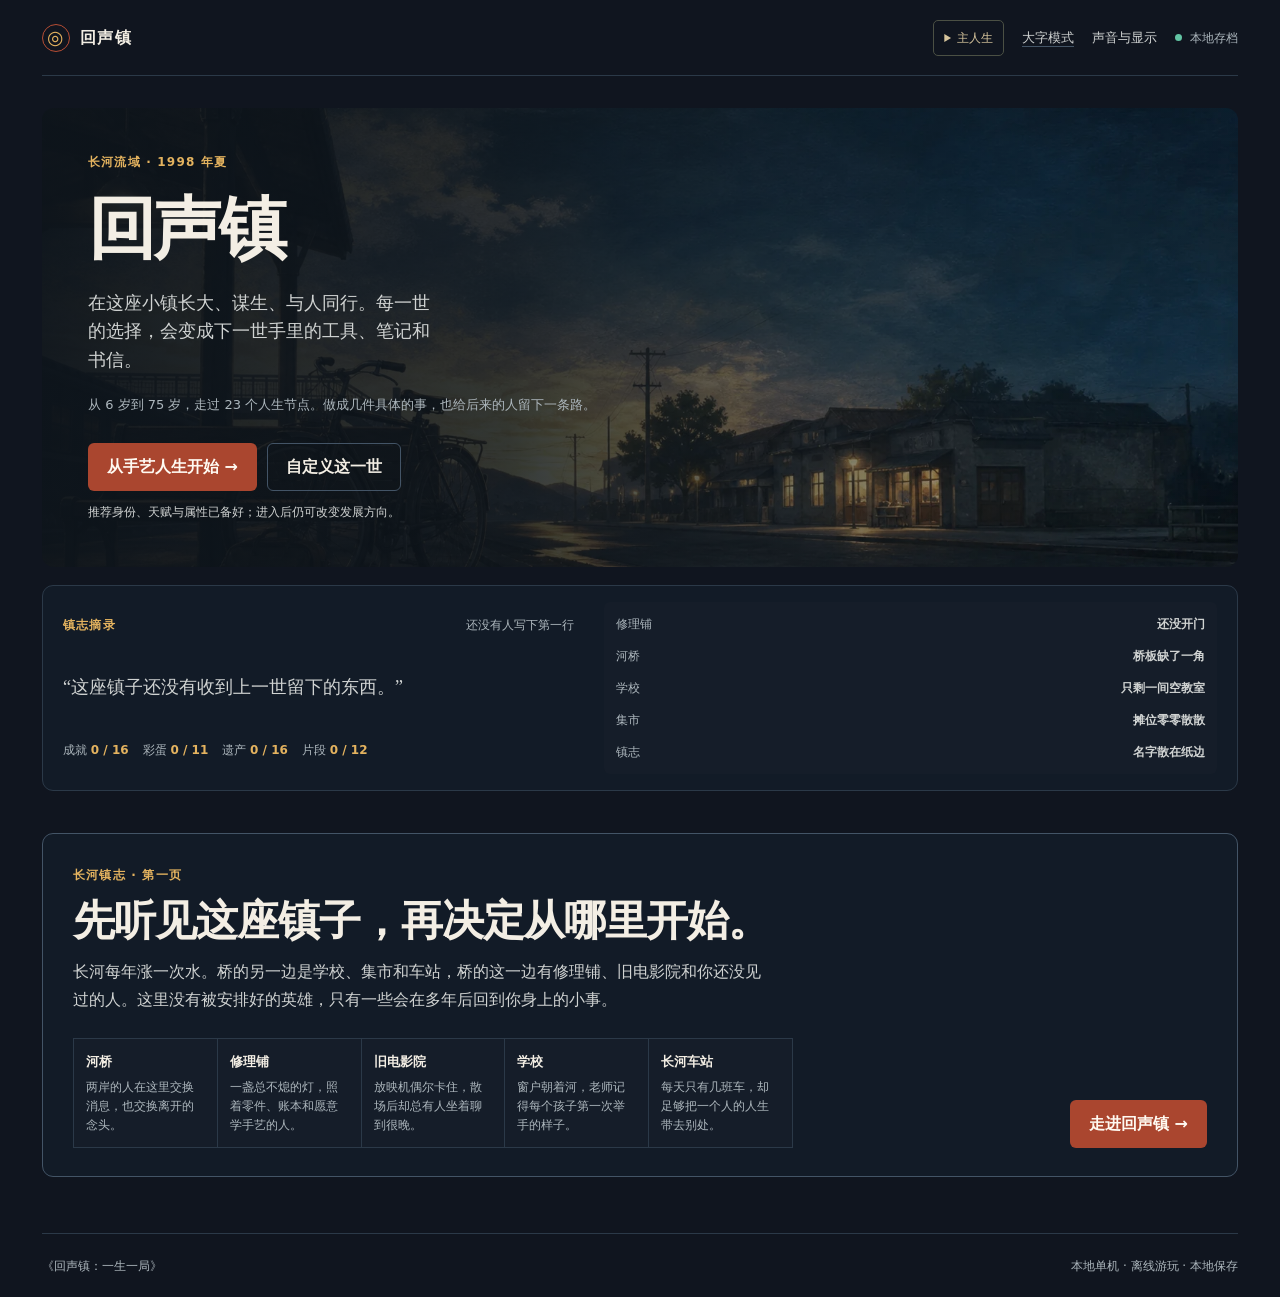
==== commit bae566b7: "Improve life goals action guidance revisit stories and desktop choices" ====
--- a/development/game/index.html
+++ b/development/game/index.html
@@ -22,7 +22,7 @@
 <main class="app-main" id="app">
 <section aria-labelledby="start-title" class="screen screen-start" id="screen-start">
 <div class="start-hero desktop-start-hero">
-<div class="start-copy"><p class="kicker">长河流域 · 1998 年夏</p><h1 id="start-title">回声镇</h1><p class="lede">在这座小镇长大、谋生、与人同行。每一世的选择，会变成下一世手里的工具、笔记和书信。</p><p class="start-note">一世约 10—20 分钟。做成几件具体的事，也给后来的人留下一条路。</p><div class="quick-start-actions"><button class="button button-primary" data-action="quick-start" id="quick-start">从手艺人生开始 →</button><button class="button button-secondary" data-scene-action="customize">自定义这一世</button><p>推荐身份、天赋与属性已备好；进入后仍可改变发展方向。</p></div></div>
+<div class="start-copy"><p class="kicker">长河流域 · 1998 年夏</p><h1 id="start-title">回声镇</h1><p class="lede">在这座小镇长大、谋生、与人同行。每一世的选择，会变成下一世手里的工具、笔记和书信。</p><p class="start-note">从 6 岁到 75 岁，走过 23 个人生节点。做成几件具体的事，也给后来的人留下一条路。</p><div class="quick-start-actions"><button class="button button-primary" data-action="quick-start" id="quick-start">从手艺人生开始 →</button><button class="button button-secondary" data-scene-action="customize">自定义这一世</button><p>推荐身份、天赋与属性已备好；进入后仍可改变发展方向。</p></div></div>
 
 </div><aside aria-label="回声镇当前状态" class="start-archive"><div class="archive-heading"><span class="eyebrow">镇志摘录</span><span id="generation-label">还没有人写下第一行</span></div><p class="archive-quote" id="start-echo">“这座镇子还没有收到上一世留下的东西。”</p><div class="town-mini" id="start-town"></div><div class="collection-strip"><span>成就 <strong id="achievement-count">0 / 16</strong></span><span>彩蛋 <strong id="secret-count">0 / 10</strong></span><span>遗产 <strong id="legacy-count-home">0 / 16</strong></span><span>片段 <strong id="moment-count">0 / 12</strong></span></div><button class="text-button is-hidden" data-action="view-archive" id="view-archive">翻开完整镇志</button></aside>
 <div class="notice is-hidden" id="start-notice" role="status"></div>
@@ -52,6 +52,7 @@
 <div class="opportunity-heading"><div><h2 id="opportunity-title">接住一个机会，或留出余地</h2></div><strong id="opportunity-state">待选择</strong></div>
 <p class="opportunity-note" id="opportunity-note">机会不消耗生活行动点，但会改变资源、路线和后面的事件条件。</p>
 <div aria-label="本节点机会牌" class="opportunity-list" id="opportunity-list" role="group"></div>
+<details class="quiet-details choice-details"><summary>门槛与执行后余额</summary><div id="opportunity-calculation"></div></details>
 <button class="text-button opportunity-skip" data-action="skip-opportunity" id="skip-opportunity">这次先不接任何机会</button>
 <div aria-live="polite" class="opportunity-feedback is-hidden" id="opportunity-feedback"></div>
 </section><section aria-labelledby="life-management-title" class="life-management" id="life-management" tabindex="-1">
@@ -60,7 +61,8 @@
 <div class="management-ledger"><span id="living-cost">下一节点预计生活费</span><span id="cashflow">本世收入 0 · 支出 0 · 账上压力 0</span></div>
 <section class="work-section" id="work-section"><div class="management-subheading"><strong>工作谋生</strong><span>工资到账，成本当场扣除</span></div><div aria-label="工作机会" class="life-action-list" id="job-list" role="group"></div><details class="quiet-details"><summary>其它工作</summary><div class="life-action-list" id="other-job-list"></div></details></section>
 <div aria-label="推荐生活行动" class="life-action-list" id="life-action-list" role="group"></div><details class="life-action-more" id="life-action-more"><summary><span>其它生活安排</span><span id="life-action-more-summary">休息、关系与记录</span></summary><div aria-label="其它生活行动" class="life-action-list" id="life-action-secondary-list" role="group"></div></details>
-<button class="button button-secondary phase-next" data-action="end-life-actions" id="end-life-actions">结束生活安排，处理人生事件 →</button></section><section class="event-card" id="event-panel" tabindex="-1"><div class="event-meta"><span id="situation-label">童年 · 6 岁</span><span aria-hidden="true">·</span><span>安排生活后，选择一件人生事件</span></div><h2 id="event-title">还没有写下这一页</h2><p class="event-copy" id="event-copy"></p><div aria-label="本节点行动" class="action-list" id="action-list" role="group"></div></section><section aria-live="polite" class="feedback is-hidden" id="feedback" tabindex="-1"><div class="feedback-heading"><span class="eyebrow">人生事件已落地</span><strong id="feedback-title"></strong></div><p class="feedback-copy" id="feedback-copy"></p><div class="feedback-block"><span class="feedback-label">这次得到与失去</span><div class="feedback-changes" id="feedback-changes"></div></div><div class="feedback-test" id="feedback-test"></div><div class="feedback-reward" id="feedback-secret"></div><div class="feedback-stage" id="feedback-goal"></div><div class="feedback-stage" id="feedback-stage"></div><div class="feedback-reward" id="feedback-moment"></div><div class="feedback-block feedback-future-block"><span class="feedback-label">它会怎样影响后面</span><p id="feedback-future"></p></div><button class="button button-primary" data-action="advance-round" id="advance-round">继续长大 →</button></section></div></section></div><section aria-label="这一生的阶段" class="life-timeline"><div class="timeline-caption"><strong id="timeline-stage-title"></strong><span id="timeline-help">每一页都会留下经历</span></div><div class="scene-timeline" id="scene-timeline"></div></section><dialog aria-labelledby="drawer-title" class="town-drawer" id="town-drawer"><header class="drawer-heading"><div><span>人生资料</span><h2 id="drawer-title">人物与关系</h2></div><button aria-label="关闭资料抽屉" class="drawer-close" data-scene-action="close-drawer">×</button></header><div id="drawer-feedback" role="status" aria-live="polite" tabindex="-1" hidden></div><nav aria-label="资料分类" class="drawer-tabs"><button aria-pressed="false" data-drawer-tab="people" data-scene-action="drawer-tab">人物</button><button aria-pressed="false" data-drawer-tab="inventory" data-scene-action="drawer-tab">背包</button><button aria-pressed="false" data-drawer-tab="ledger" data-scene-action="drawer-tab">账本</button><button aria-pressed="false" data-drawer-tab="goals" data-scene-action="drawer-tab">目标</button><button aria-pressed="false" data-drawer-tab="scene" data-scene-action="drawer-tab">场景</button><button aria-pressed="false" data-drawer-tab="project" data-scene-action="drawer-tab">项目</button></nav><div class="drawer-content"><section class="drawer-panel" data-drawer-panel="people" hidden="" id="drawer-people"><aside aria-label="人生和小镇状态" class="status-column"><details class="quiet-details status-collection"><summary>人物、履历与小镇</summary><div class="status-collection-body"><details class="quiet-details"><summary>继承的基础</summary><div class="inherited-strip" id="inherited-strip"></div></details><details class="quiet-details"><summary>这一世的愿望</summary><div class="goal-strip"><div class="goal-copy"><span class="eyebrow">这一世的明确愿望</span><strong id="goal-label"></strong><span id="goal-detail"></span><span class="goal-milestone" id="goal-milestone"></span></div><div class="goal-meter-wrap"><div class="goal-meter-label"><span>推进度</span><strong id="goal-progress-label">0 / 8</strong></div><div class="goal-meter"><span id="goal-progress"></span></div></div></div></details>
+<details class="quiet-details choice-details"><summary>门槛与执行后余额</summary><div id="management-calculation"></div></details>
+</section><section class="event-card" id="event-panel" tabindex="-1"><div class="event-meta"><span id="situation-label">童年 · 6 岁</span><span aria-hidden="true">·</span><span>安排生活后，选择一件人生事件</span></div><h2 id="event-title">还没有写下这一页</h2><p class="event-copy" id="event-copy"></p><div aria-label="本节点行动" class="action-list" id="action-list" role="group"></div><details class="quiet-details choice-details"><summary>门槛与执行后余额</summary><div id="event-calculation"></div></details></section><section aria-live="polite" class="feedback is-hidden" id="feedback" tabindex="-1"><div class="feedback-heading"><span class="eyebrow">人生事件已落地</span><strong id="feedback-title"></strong></div><p class="feedback-copy" id="feedback-copy"></p><div class="feedback-block"><span class="feedback-label">这次得到与失去</span><div class="feedback-changes" id="feedback-changes"></div></div><div class="feedback-test" id="feedback-test"></div><div class="feedback-reward" id="feedback-secret"></div><div class="feedback-stage" id="feedback-goal"></div><div class="feedback-stage" id="feedback-stage"></div><div class="feedback-reward" id="feedback-moment"></div><div class="feedback-block feedback-future-block"><span class="feedback-label">它会怎样影响后面</span><p id="feedback-future"></p></div></section></div><div class="operation-actions is-hidden" id="operation-actions"><button class="button button-secondary phase-next" data-action="end-life-actions" id="end-life-actions">结束生活安排，处理人生事件 →</button><button class="button button-primary" data-action="advance-round" id="advance-round">继续长大 →</button></div></section></div><section aria-label="这一生的阶段" class="life-timeline"><div class="timeline-caption"><strong id="timeline-stage-title"></strong><span id="timeline-help">每一页都会留下经历</span></div><div class="scene-timeline" id="scene-timeline"></div></section><dialog aria-labelledby="drawer-title" class="town-drawer" id="town-drawer"><header class="drawer-heading"><div><span>人生资料</span><h2 id="drawer-title">人物与关系</h2></div><button aria-label="关闭资料抽屉" class="drawer-close" data-scene-action="close-drawer">×</button></header><div id="drawer-feedback" role="status" aria-live="polite" tabindex="-1" hidden></div><nav aria-label="资料分类" class="drawer-tabs"><button aria-pressed="false" data-drawer-tab="people" data-scene-action="drawer-tab">人物</button><button aria-pressed="false" data-drawer-tab="inventory" data-scene-action="drawer-tab">背包</button><button aria-pressed="false" data-drawer-tab="ledger" data-scene-action="drawer-tab">账本</button><button aria-pressed="false" data-drawer-tab="goals" data-scene-action="drawer-tab">目标</button><button aria-pressed="false" data-drawer-tab="scene" data-scene-action="drawer-tab">场景</button><button aria-pressed="false" data-drawer-tab="project" data-scene-action="drawer-tab">项目</button></nav><div class="drawer-content"><section class="drawer-panel" data-drawer-panel="people" hidden="" id="drawer-people"><aside aria-label="人生和小镇状态" class="status-column"><details class="quiet-details status-collection"><summary>人物、履历与小镇</summary><div class="status-collection-body"><details class="quiet-details"><summary>继承的基础</summary><div class="inherited-strip" id="inherited-strip"></div></details><details class="quiet-details"><summary>这一世的愿望</summary><div class="goal-strip"><div class="goal-copy"><span class="eyebrow">这一世的明确愿望</span><strong id="goal-label"></strong><span id="goal-detail"></span><span class="goal-milestone" id="goal-milestone"></span></div><div class="goal-meter-wrap"><div class="goal-meter-label"><span>推进度</span><strong id="goal-progress-label">0 / 8</strong></div><div class="goal-meter"><span id="goal-progress"></span></div></div></div></details>
 <details class="status-panel status-details" data-responsive-details=""><summary class="status-details-summary"><span>状态总览</span><span>资源 · 属性 · 能力 · 关系 · 兴趣</span></summary><div class="status-details-body"><div class="panel-heading"><span class="eyebrow">手里的资源</span><span>每个节点都要取舍</span></div><div class="resource-list" id="resource-list"></div><div class="side-divider"></div><div class="panel-heading"><span class="eyebrow">四项起点属性</span><span>会改变机会与事件门槛</span></div><div class="attribute-list" id="attribute-list"></div><div class="side-divider"></div><div class="panel-heading"><span class="eyebrow">五项能力</span><span>达到 2 / 4 / 6 / 8 会升级</span></div><div class="skill-list" id="skill-list"></div><div class="side-divider"></div><div class="panel-heading"><span class="eyebrow">六段关系</span><span>关系会变成支持</span></div><div class="relationship-list" id="relationship-list"></div><div class="side-divider"></div><div class="panel-heading"><span class="eyebrow">十二种兴趣</span><span>兴趣会把机会引到手边</span></div><div class="interest-list" id="interest-list"></div><div class="side-divider"></div><div class="panel-heading"><span class="eyebrow">八位同行的人</span><span>关系不只是一条数值</span></div><div class="character-list" id="character-list"></div></div></details>
 <details class="status-panel status-details" data-responsive-details=""><summary class="status-details-summary"><span>这一生的履历</span><span>履历 · 下一步</span></summary><div class="status-details-body"><div class="panel-heading"><span class="eyebrow">这一生的履历</span><span>重要行动会留下标签</span></div><div class="life-tags" id="life-tags"></div><div class="side-divider"></div><div class="panel-heading"><span class="eyebrow">接下来可能遇到</span><span>不是预言，是提醒</span></div><div class="upcoming-list" id="upcoming-list"></div></div></details>
 <details class="status-panel status-details town-panel" data-responsive-details=""><summary class="status-details-summary"><span>小镇基础</span><span>每世都能改变</span></summary><div class="status-details-body"><div class="panel-heading"><span class="eyebrow">小镇基础</span><span>每世都能改变</span></div><div class="town-state" id="town-list"></div></div></details>
@@ -79,7 +81,7 @@
 <section aria-labelledby="ending-title" class="screen is-hidden" id="screen-ending"><div class="ending-intro"><p class="kicker">人生档案已封存</p><h1 id="ending-title">你这一生，留下了回声。</h1><p class="lede" id="ending-copy"></p><p class="ending-context" id="ending-context"></p></div><div class="ending-summary" id="ending-summary"><section><h2>完成了什么</h2><div id="ending-results"></div></section><section><h2>付出了什么</h2><div id="ending-costs"></div></section><section><h2>留下了什么</h2><div id="ending-inheritance"></div></section></div><details class="quiet-details"><summary>完整人生报告</summary><div class="ending-grid"><article class="ending-card"><span class="eyebrow">这一世的报告</span><div class="ending-goal" id="ending-goal"></div><div class="ending-stats"><div><span>人生回顾</span><strong id="ending-score">0 分</strong></div><div><span>最强能力</span><strong id="ending-best-skill">—</strong></div><div><span>人生事件</span><strong id="ending-actions-count">0 个事件</strong></div><div><span>生活安排</span><strong id="ending-life-actions-count">0 次安排</strong></div><div><span>现金流</span><strong id="ending-cashflow">0 元</strong></div></div><div class="ending-rule"></div><p class="ending-echo" id="ending-echo"></p></article><article class="ending-card"><span class="eyebrow">小镇现在</span><div class="town-state" id="ending-changes"></div></article></div></details><details class="quiet-details"><summary>本世成就、彩蛋与片段</summary><div class="reward-grid"><section class="reward-card"><div class="section-heading"><span class="eyebrow">这一世的新成就</span><span>可以带到镇志</span></div><div class="reward-list" id="ending-achievements"></div></section><section class="reward-card"><div class="section-heading"><span class="eyebrow">这一世发现的彩蛋</span><span>有些不会改变数值</span></div><div class="reward-list" id="ending-secrets"></div></section><section class="reward-card"><div class="section-heading"><span class="eyebrow">这一世的人生片段</span><span>以后可以在镇志重读</span></div><div class="reward-list" id="ending-moments"></div></section></div></details><section class="legacy-section"><div class="legacy-heading"><div><span class="eyebrow">最后一步 · 交接基础</span><h2>最多选三件，给下一世使用</h2></div><strong id="legacy-count">0 / 3</strong></div><p class="section-note">遗产不是收藏品。每一件都会改变下一世的开局、行动或小镇状态。</p><div class="legacy-grid" id="legacy-list"></div></section><div class="challenge-ending-actions is-hidden" id="challenge-ending-actions"><button class="button button-primary" data-action="switch-mode" data-slot-id="main">回到主人生</button><button class="button button-secondary" data-action="restart-challenge">换一种安排，重开挑战</button></div><div class="ending-actions"><button class="button button-primary" data-action="confirm-legacy" id="confirm-legacy">先选择至少一件遗产</button><button class="text-button" data-action="home">回到镇志首页</button></div></section>
 <section aria-labelledby="archive-title" class="screen is-hidden" id="screen-archive"><div class="archive-page-heading"><div><p class="kicker">回声镇 · 记忆总览</p><h1 id="archive-title">每一世都写在这里。</h1><p class="lede">你会看见自己走过的路线、收集的基础、尚未听见的彩蛋，以及这座镇子如何被一代代人改变。</p></div><button class="button button-secondary" data-action="home">回到首页</button></div><div class="archive-overview"><article class="archive-overview-card"><span class="eyebrow">小镇现在</span><div class="town-state" id="archive-town"></div></article><article class="archive-overview-card"><span class="eyebrow">世代与收藏</span><strong class="archive-life-count" id="archive-life-count">0 世</strong><div class="archive-counters"><span>成就 <b id="archive-achievement-count">0 / 16</b></span><span>彩蛋 <b id="archive-secret-count">0 / 10</b></span><span>遗产 <b id="archive-legacy-count">0 / 16</b></span><span>片段 <b id="archive-moment-count">0 / 12</b></span></div></article></div><details class="quiet-details"><summary>打开成就、彩蛋与片段收藏</summary><div class="archive-collections"><section class="collection-card"><div class="section-heading"><span class="eyebrow">成就册</span><span>完成路线，而不是刷分</span></div><div class="achievement-list" id="achievement-list"></div></section><section class="collection-card"><div class="section-heading"><span class="eyebrow">彩蛋册</span><span>故意留一点未解</span></div><div class="secret-list" id="secret-list"></div></section><section class="collection-card moment-collection"><div class="section-heading"><span class="eyebrow">人生片段册</span><span>收集普通日子里的转折</span></div><div class="moment-list" id="moment-list"></div></section></div></details><div class="archive-timeline-heading"><span class="eyebrow">历世时间线</span><span>最近的一世在最上面</span></div><div class="archive-timeline" id="archive-timeline"></div></section>
 </main>
-<footer class="site-footer"><span>《回声镇：一生一局》</span><span>本地单机 · 无需联网 · 运行时无 AI</span></footer>
+<footer class="site-footer"><span>《回声镇：一生一局》</span><span>本地单机 · 离线游玩 · 本地保存</span></footer>
 </div>
 <div aria-live="polite" class="toast" id="toast" role="status"></div>
 <script src="content.js"></script><script src="strategy.js"></script><script src="projects.js"></script><script src="journey.js"></script><script src="save.js"></script><script src="engine.js"></script><script src="modes.js"></script><script src="audio.js"></script><script src="scene.js"></script><script src="journey-card.js"></script><script src="journey-ui.js"></script><script src="ui.js"></script><script src="game.js"></script>
--- a/development/game/styles.css
+++ b/development/game/styles.css
@@ -1,5 +1,14 @@
 :root {
   color-scheme: dark;
+  --font-xs: 12px;
+  --font-sm: 13px;
+  --font-md: 14px;
+  --font-base: 15px;
+  --font-lead: 16px;
+  --font-heading-sm: 17px;
+  --font-heading: 18px;
+  --font-heading-lg: 19px;
+  --font-title: 20px;
   --bg: #10151f;
   --surface: #151d29;
   --surface-raised: #1b2634;
@@ -27,17 +36,28 @@
 body { min-width: 320px; margin: 0; color: var(--ink); background: var(--bg); font-family: "PingFang SC", "Microsoft YaHei", "Noto Sans SC", system-ui, sans-serif; line-height: 1.5; }
 button, input { font: inherit; }
 button:focus-visible, label:focus-visible, a:focus-visible { outline: 3px solid var(--accent); outline-offset: 3px; }
-.large-text { font-size: 18px; }
+.large-text {
+  --font-xs: 15px;
+  --font-sm: 16px;
+  --font-md: 17px;
+  --font-base: 18px;
+  --font-lead: 19px;
+  --font-heading-sm: 20px;
+  --font-heading: 21px;
+  --font-heading-lg: 22px;
+  --font-title: 23px;
+  font-size: 18px;
+}
 .site-shell { display: flex; flex-direction: column; min-height: 100vh; max-width: 1480px; margin: 0 auto; padding: 0 42px; }
 .site-header, .site-footer { display: flex; align-items: center; justify-content: space-between; min-height: 76px; border-bottom: 1px solid var(--line); }
-.site-footer { min-height: 64px; margin-top: auto; border-top: 1px solid var(--line); border-bottom: 0; color: var(--muted); font-size: 12px; }
+.site-footer { min-height: 64px; margin-top: auto; border-top: 1px solid var(--line); border-bottom: 0; color: var(--muted); font-size: var(--font-xs); }
 .wordmark, .text-button { border: 0; min-height: 44px; padding: 6px 0; color: var(--ink); background: transparent; cursor: pointer; }
 .wordmark { display: inline-flex; align-items: center; gap: 10px; font-weight: 750; letter-spacing: .08em; }
-.wordmark-mark { display: inline-grid; width: 28px; height: 28px; place-items: center; border: 1px solid var(--primary-bright); border-radius: 50%; color: var(--accent); font-size: 19px; line-height: 1; }
+.wordmark-mark { display: inline-grid; width: 28px; height: 28px; place-items: center; border: 1px solid var(--primary-bright); border-radius: 50%; color: var(--accent); font-size: var(--font-heading-lg); line-height: 1; }
 .header-tools { display: inline-flex; align-items: center; gap: 18px; }
-.header-status { display: inline-flex; align-items: center; gap: 8px; color: var(--muted); font-size: 12px; }
+.header-status { display: inline-flex; align-items: center; gap: 8px; color: var(--muted); font-size: var(--font-xs); }
 .status-dot { width: 7px; height: 7px; border-radius: 50%; background: var(--success); }
-.text-button { color: var(--ink-soft); font-size: 13px; text-decoration: underline; text-decoration-color: var(--line-strong); text-underline-offset: 4px; }
+.text-button { color: var(--ink-soft); font-size: var(--font-sm); text-decoration: underline; text-decoration-color: var(--line-strong); text-underline-offset: 4px; }
 .text-button:hover { color: var(--accent); text-decoration-color: var(--accent); }
 .skip-link { position: absolute; left: 16px; top: 8px; z-index: 4; min-height: 44px; padding: 10px 12px; border-radius: var(--radius-sm); color: var(--ink); background: var(--primary); transform: translateY(-160%); transition: transform 180ms var(--ease); }
 .skip-link:focus { transform: translateY(0); }
@@ -45,10 +65,10 @@
 .screen { padding: 62px 0 92px; }
 .is-hidden { display: none !important; }
 .visually-hidden { position: absolute !important; width: 1px !important; height: 1px !important; margin: -1px !important; padding: 0 !important; overflow: hidden !important; clip: rect(0 0 0 0) !important; white-space: nowrap !important; border: 0 !important; }
-.kicker, .eyebrow { margin: 0; color: var(--accent); font-size: 11px; font-weight: 750; letter-spacing: .1em; line-height: 1.4; }
+.kicker, .eyebrow { margin: 0; color: var(--accent); font-size: var(--font-xs); font-weight: 750; letter-spacing: .1em; line-height: 1.4; }
 h1, h2, h3, p { text-wrap: pretty; }
 h1, h2, h3 { margin: 0; color: var(--ink); font-weight: 750; letter-spacing: -.025em; line-height: 1.13; }
-.lede { max-width: 54ch; margin: 21px 0 0; color: var(--ink-soft); font-size: 20px; line-height: 1.6; }
+.lede { max-width: 54ch; margin: 21px 0 0; color: var(--ink-soft); font-size: var(--font-title); line-height: 1.6; }
 .button { min-height: 48px; border: 1px solid transparent; border-radius: var(--radius-sm); padding: 10px 18px; cursor: pointer; font-weight: 750; transition: transform 160ms var(--ease), background-color 160ms var(--ease), border-color 160ms var(--ease); }
 .button:hover:not(:disabled) { transform: translateY(-2px); }
 .button:active:not(:disabled) { transform: translateY(0); }
@@ -60,7 +80,7 @@
 
 .start-hero { display: grid; grid-template-columns: minmax(0, 1.15fr) minmax(310px, .85fr); gap: 58px; align-items: end; }
 .start-copy h1 { max-width: 7ch; margin-top: 18px; font-size: clamp(48px, 7vw, 88px); letter-spacing: -.04em; }
-.start-note { margin: 20px 0 0; color: var(--muted); font-size: 13px; }
+.start-note { margin: 20px 0 0; color: var(--muted); font-size: var(--font-sm); }
 .arrival-panel { display: grid; grid-template-columns: minmax(0, 1fr) auto; gap: 34px; align-items: end; margin-top: 42px; padding: 28px 30px; border: 1px solid var(--line-strong); border-radius: var(--radius-md); background: var(--surface-quiet); }
 .arrival-copy { max-width: 720px; }
 .arrival-copy h2 { margin-top: 11px; font-size: clamp(27px, 4vw, 42px); }
@@ -68,31 +88,31 @@
 .arrival-locations { display: grid; grid-template-columns: repeat(5, minmax(0, 1fr)); gap: 1px; margin-top: 24px; border: 1px solid var(--line); background: var(--line); }
 .arrival-location { min-height: 88px; padding: 13px 12px; background: var(--surface); }
 .arrival-location strong, .arrival-location span { display: block; }
-.arrival-location strong { color: var(--ink); font-size: 13px; }
-.arrival-location span { margin-top: 7px; color: var(--muted); font-size: 11px; line-height: 1.55; }
+.arrival-location strong { color: var(--ink); font-size: var(--font-sm); }
+.arrival-location span { margin-top: 7px; color: var(--muted); font-size: var(--font-xs); line-height: 1.55; }
 .arrival-enter { white-space: nowrap; }
 .start-archive { padding: 24px; border: 1px solid var(--line); border-radius: var(--radius-md); background: var(--surface-quiet); box-shadow: var(--shadow); }
 .archive-heading, .section-heading, .panel-heading, .round-progress-label, .goal-meter-label { display: flex; justify-content: space-between; gap: 14px; align-items: baseline; }
-.archive-heading > span:last-child, .section-heading > span:last-child, .panel-heading > span:last-child, .round-progress-label > span:last-child { color: var(--muted); font-size: 12px; text-align: right; }
-.archive-quote { margin: 24px 0 20px; color: var(--ink-soft); font-family: "Noto Serif SC", "Songti SC", serif; font-size: 18px; line-height: 1.75; }
+.archive-heading > span:last-child, .section-heading > span:last-child, .panel-heading > span:last-child, .round-progress-label > span:last-child { color: var(--muted); font-size: var(--font-xs); text-align: right; }
+.archive-quote { margin: 24px 0 20px; color: var(--ink-soft); font-family: "Noto Serif SC", "Songti SC", serif; font-size: var(--font-heading); line-height: 1.75; }
 .town-mini { display: grid; grid-template-columns: repeat(2, 1fr); gap: 1px; overflow: hidden; border: 1px solid var(--line); border-radius: var(--radius-sm); background: var(--line); }
 .town-mini-item { min-height: 72px; padding: 11px; background: var(--surface); }
 .town-mini-item span, .town-mini-item strong { display: block; }
-.town-mini-item span { color: var(--muted); font-size: 11px; }
-.town-mini-item strong { margin-top: 5px; color: var(--ink-soft); font-size: 12px; line-height: 1.35; }
-.collection-strip { display: flex; flex-wrap: wrap; gap: 8px 14px; margin-top: 18px; color: var(--muted); font-size: 12px; }
+.town-mini-item span { color: var(--muted); font-size: var(--font-xs); }
+.town-mini-item strong { margin-top: 5px; color: var(--ink-soft); font-size: var(--font-xs); line-height: 1.35; }
+.collection-strip { display: flex; flex-wrap: wrap; gap: 8px 14px; margin-top: 18px; color: var(--muted); font-size: var(--font-xs); }
 .collection-strip strong { color: var(--accent); }
 .start-archive > .text-button { margin-top: 19px; }
-.notice { margin-top: 34px; padding: 13px 16px; border: 1px solid var(--warning); border-radius: var(--radius-sm); color: var(--ink-soft); background: #29251d; font-size: 13px; }
+.notice { margin-top: 34px; padding: 13px 16px; border: 1px solid var(--warning); border-radius: var(--radius-sm); color: var(--ink-soft); background: #29251d; font-size: var(--font-sm); }
 .setup-layout { display: grid; grid-template-columns: repeat(4, minmax(0, 1fr)); gap: 14px; margin-top: 58px; }
 .setup-panel { min-width: 0; padding: 0; border: 1px solid var(--line); border-radius: var(--radius-md); background: var(--surface-quiet); }
 .setup-step-summary { display: flex; align-items: center; justify-content: space-between; gap: 12px; min-height: 92px; padding: 22px; color: var(--ink); cursor: pointer; list-style: none; }
 .setup-step-summary::-webkit-details-marker { display: none; }
-.setup-step-summary::after { content: "＋"; flex: 0 0 auto; color: var(--accent); font-size: 20px; }
+.setup-step-summary::after { content: "＋"; flex: 0 0 auto; color: var(--accent); font-size: var(--font-title); }
 .setup-step[open] .setup-step-summary::after { content: "−"; }
 .setup-step-summary > span:first-child { display: grid; gap: 7px; min-width: 0; }
-.setup-step-summary strong { font-size: 20px; line-height: 1.2; }
-.setup-step-summary > span:last-of-type { max-width: 12ch; color: var(--muted); font-size: 12px; text-align: right; }
+.setup-step-summary strong { font-size: var(--font-title); line-height: 1.2; }
+.setup-step-summary > span:last-of-type { max-width: 12ch; color: var(--muted); font-size: var(--font-xs); text-align: right; }
 .setup-step-body { padding: 0 22px 22px; }
 .setup-panel h2 { margin-top: 10px; font-size: 24px; }
 .selection-grid { display: grid; gap: 9px; margin-top: 21px; }
@@ -100,28 +120,28 @@
 .selection-card:hover { border-color: var(--line-strong); background: var(--surface-raised); transform: translateY(-1px); }
 .selection-card.is-selected { border-color: var(--accent); background: #252a31; }
 .selection-check { grid-row: span 2; color: var(--accent); font-weight: 800; }
-.selection-card strong { font-size: 14px; }
-.selection-card > span:last-child { color: var(--muted); font-size: 12px; line-height: 1.45; }
-.talent-draft-card .selection-check { min-width: 24px; font-size: 11px; }
+.selection-card strong { font-size: var(--font-md); }
+.selection-card > span:last-child { color: var(--muted); font-size: var(--font-xs); line-height: 1.45; }
+.talent-draft-card .selection-check { min-width: 24px; font-size: var(--font-xs); }
 .attribute-options { display: grid; gap: 9px; margin-top: 21px; }
 .attribute-card { display: flex; justify-content: space-between; gap: 14px; align-items: center; min-height: 82px; padding: 13px; border: 1px solid var(--line); border-radius: var(--radius-sm); background: var(--surface); }
 .attribute-card > div:first-child { display: grid; gap: 3px; min-width: 0; }
-.attribute-card strong { font-size: 14px; }
-.attribute-card span { color: var(--muted); font-size: 11px; line-height: 1.45; }
+.attribute-card strong { font-size: var(--font-md); }
+.attribute-card span { color: var(--muted); font-size: var(--font-xs); line-height: 1.45; }
 .attribute-stepper { display: grid; grid-template-columns: 36px 30px 36px; align-items: center; flex: 0 0 auto; }
-.attribute-stepper b { color: var(--accent); text-align: center; font-size: 15px; }
+.attribute-stepper b { color: var(--accent); text-align: center; font-size: var(--font-base); }
 .stepper-button { width: 36px; height: 36px; border: 1px solid var(--line-strong); border-radius: var(--radius-sm); color: var(--ink); background: var(--surface-raised); cursor: pointer; }
 .stepper-button:hover { border-color: var(--accent); color: var(--accent); }
 .start-action-panel { display: flex; align-items: center; justify-content: space-between; gap: 24px; margin-top: 14px; padding: 22px; border: 1px solid var(--line-strong); border-radius: var(--radius-md); background: var(--surface); }
-.start-summary { margin: 0; color: var(--ink-soft); font-size: 15px; }
+.start-summary { margin: 0; color: var(--ink-soft); font-size: var(--font-base); }
 .start-summary strong { color: var(--accent); }
 .start-preview { display: flex; flex-wrap: wrap; gap: 7px; margin-top: 12px; }
-.start-preview span, .tag-chip, .archive-tag { border-radius: var(--radius-pill); padding: 4px 9px; color: var(--muted); background: var(--surface-raised); font-size: 11px; }
+.start-preview span, .tag-chip, .archive-tag { border-radius: var(--radius-pill); padding: 4px 9px; color: var(--muted); background: var(--surface-raised); font-size: var(--font-xs); }
 .incoming-legacy { display: grid; gap: 6px; margin-top: 13px; }
-.incoming-title { color: var(--accent); font-size: 12px; font-weight: 750; }
-.incoming-item { display: inline-flex; flex-wrap: wrap; gap: 7px; color: var(--muted); font-size: 12px; }
+.incoming-title { color: var(--accent); font-size: var(--font-xs); font-weight: 750; }
+.incoming-item { display: inline-flex; flex-wrap: wrap; gap: 7px; color: var(--muted); font-size: var(--font-xs); }
 .incoming-item strong { color: var(--ink-soft); }
-.empty-note { color: var(--muted); font-size: 13px; }
+.empty-note { color: var(--muted); font-size: var(--font-sm); }
 .start-actions, .ending-actions { display: flex; flex-wrap: wrap; align-items: center; gap: 12px; }
 .start-tools { display: flex; flex-wrap: wrap; gap: 12px 18px; margin-top: 18px; }
 .file-button { cursor: pointer; }
@@ -131,84 +151,84 @@
 .round-progress-wrap { width: min(100%, 430px); }
 .round-progress { height: 8px; overflow: hidden; margin-top: 8px; border-radius: var(--radius-pill); background: var(--line); }
 .round-progress span { display: block; width: 100%; height: 100%; background: var(--accent); transform: scaleX(var(--progress-scale, .05)); transform-origin: left center; transition: transform 240ms var(--ease); }
-.progress-hint { margin: 8px 0 0; color: var(--muted); font-size: 12px; }
-.life-map { display: flex; align-items: center; gap: 8px; margin-top: 17px; color: var(--muted); font-size: 11px; }
+.progress-hint { margin: 8px 0 0; color: var(--muted); font-size: var(--font-xs); }
+.life-map { display: flex; align-items: center; gap: 8px; margin-top: 17px; color: var(--muted); font-size: var(--font-xs); }
 .life-map span { padding-bottom: 4px; border-bottom: 1px solid transparent; white-space: nowrap; }
 .life-map span.is-current { color: var(--accent); border-color: var(--accent); }
 .chapter-focus { display: grid; grid-template-columns: minmax(0, .9fr) minmax(0, 1.1fr); gap: 24px; align-items: center; margin-top: 18px; padding: 17px 20px; border: 1px solid var(--line-strong); border-top: 2px solid var(--primary-bright); background: var(--surface); }
 .chapter-focus h2 { margin-top: 6px; font-size: clamp(21px, 2.7vw, 30px); }
-.chapter-focus p { max-width: 46ch; margin: 0; color: var(--ink-soft); font-family: "Noto Serif SC", "Songti SC", serif; font-size: 14px; line-height: 1.7; }
+.chapter-focus p { max-width: 46ch; margin: 0; color: var(--ink-soft); font-family: "Noto Serif SC", "Songti SC", serif; font-size: var(--font-md); line-height: 1.7; }
 .life-map i { flex: 1; height: 1px; background: var(--line); }
 .goal-strip { display: grid; grid-template-columns: minmax(0, 1.35fr) minmax(240px, .65fr); gap: 28px; align-items: end; margin-top: 18px; padding: 18px 20px; border: 1px solid #66532d; border-radius: var(--radius-sm); background: #211f1b; }
 .goal-copy { display: grid; gap: 3px; }
-.goal-copy strong { font-size: 20px; }
-.goal-copy > span:last-child { color: var(--muted); font-size: 13px; }
-.goal-meter-label { color: var(--muted); font-size: 12px; }
-.goal-meter-label strong { color: var(--accent); font-size: 14px; }
+.goal-copy strong { font-size: var(--font-title); }
+.goal-copy > span:last-child { color: var(--muted); font-size: var(--font-sm); }
+.goal-meter-label { color: var(--muted); font-size: var(--font-xs); }
+.goal-meter-label strong { color: var(--accent); font-size: var(--font-md); }
 .goal-meter { height: 7px; overflow: hidden; margin-top: 8px; border-radius: var(--radius-pill); background: var(--line); }
 .goal-meter span { display: block; width: 100%; height: 100%; background: var(--success); transform: scaleX(var(--progress-scale, 0)); transform-origin: left center; transition: transform 240ms var(--ease); }
-.goal-milestone { margin-top: 7px; color: var(--success) !important; font-size: 12px !important; }
-.inherited-strip { display: flex; flex-wrap: wrap; gap: 7px 14px; align-items: baseline; margin-top: 12px; padding: 11px 14px; border: 1px solid #65532d; border-radius: var(--radius-sm); color: var(--ink-soft); background: #242218; font-size: 12px; }
+.goal-milestone { margin-top: 7px; color: var(--success) !important; font-size: var(--font-xs) !important; }
+.inherited-strip { display: flex; flex-wrap: wrap; gap: 7px 14px; align-items: baseline; margin-top: 12px; padding: 11px 14px; border: 1px solid #65532d; border-radius: var(--radius-sm); color: var(--ink-soft); background: #242218; font-size: var(--font-xs); }
 .inherited-strip strong { color: var(--accent); }
-.carry-forward { display: flex; flex-wrap: wrap; gap: 7px 14px; align-items: baseline; margin-top: 8px; padding: 10px 14px; border: 1px solid #2c5545; border-top: 2px solid var(--success); color: var(--ink-soft); background: #17241f; font-size: 12px; }
+.carry-forward { display: flex; flex-wrap: wrap; gap: 7px 14px; align-items: baseline; margin-top: 8px; padding: 10px 14px; border: 1px solid #2c5545; border-top: 2px solid var(--success); color: var(--ink-soft); background: #17241f; font-size: var(--font-xs); }
 .carry-forward strong { color: var(--success); }
 .carry-forward span { color: var(--ink-soft); }
 .game-layout { display: grid; grid-template-columns: minmax(0, 1fr) minmax(310px, 370px); gap: 58px; padding-top: 42px; }
 .opportunity-panel { margin-bottom: 16px; padding: 20px; border: 1px solid #685532; border-top: 2px solid var(--accent); border-radius: var(--radius-md); background: #211f1b; }
 .opportunity-heading { display: flex; align-items: end; justify-content: space-between; gap: 16px; }
 .event-column .opportunity-heading h2 { max-width: none; margin-top: 6px; font-size: 23px; }
-.opportunity-heading > strong { color: var(--accent); font-size: 13px; white-space: nowrap; }
-.opportunity-note { max-width: 70ch; margin: 10px 0 0; color: var(--ink-soft); font-size: 13px; }
+.opportunity-heading > strong { color: var(--accent); font-size: var(--font-sm); white-space: nowrap; }
+.opportunity-note { max-width: 70ch; margin: 10px 0 0; color: var(--ink-soft); font-size: var(--font-sm); }
 .opportunity-list { display: grid; grid-template-columns: repeat(3, minmax(0, 1fr)); gap: 8px; margin-top: 16px; }
 .opportunity-card { display: grid; align-content: start; gap: 6px; min-height: 190px; padding: 13px; border: 1px solid #55482f; border-radius: var(--radius-sm); color: var(--ink); background: #29251d; cursor: pointer; text-align: left; transition: border-color 160ms var(--ease), background-color 160ms var(--ease), transform 160ms var(--ease); }
 .opportunity-card:hover:not(:disabled) { border-color: var(--accent); background: #332c20; transform: translateY(-2px); }
 .opportunity-card:disabled { cursor: not-allowed; opacity: .62; }
 .opportunity-card.is-selected { border-color: var(--success); background: #1b2b25; opacity: 1; }
-.opportunity-card-top { display: flex; flex-wrap: wrap; justify-content: space-between; gap: 5px; color: var(--muted); font-size: 10px; }
+.opportunity-card-top { display: flex; flex-wrap: wrap; justify-content: space-between; gap: 5px; color: var(--muted); font-size: var(--font-xs); }
 .opportunity-card-top b { color: var(--accent); }
 .opportunity-card-top > span { display: flex; flex-wrap: wrap; gap: 4px; }
 .opportunity-card-top > span span { border-radius: var(--radius-pill); padding: 2px 5px; background: #332d22; }
-.opportunity-card > strong { font-size: 14px; line-height: 1.35; }
-.opportunity-card > span:not(.opportunity-card-top) { color: var(--ink-soft); font-size: 12px; line-height: 1.5; }
-.opportunity-card small { color: var(--warning); font-size: 11px; }
-.opportunity-card em { margin-top: auto; color: var(--success); font-size: 11px; font-style: normal; line-height: 1.4; }
+.opportunity-card > strong { font-size: var(--font-md); line-height: 1.35; }
+.opportunity-card > span:not(.opportunity-card-top) { color: var(--ink-soft); font-size: var(--font-xs); line-height: 1.5; }
+.opportunity-card small { color: var(--warning); font-size: var(--font-xs); }
+.opportunity-card em { margin-top: auto; color: var(--success); font-size: var(--font-xs); font-style: normal; line-height: 1.4; }
 .opportunity-card.is-locked em { color: var(--danger); }
 .opportunity-skip { margin-top: 10px; }
 .opportunity-feedback { display: grid; gap: 5px; margin-top: 12px; padding: 11px 12px; border: 1px solid #2c5545; border-radius: var(--radius-sm); background: #17241f; }
-.opportunity-feedback > strong { color: var(--success); font-size: 13px; }
-.opportunity-feedback > span { color: var(--ink-soft); font-size: 12px; }
+.opportunity-feedback > strong { color: var(--success); font-size: var(--font-sm); }
+.opportunity-feedback > span { color: var(--ink-soft); font-size: var(--font-xs); }
 .opportunity-feedback > div { display: flex; flex-wrap: wrap; gap: 6px; }
-.opportunity-feedback em { border-radius: var(--radius-pill); padding: 3px 7px; color: var(--success); background: #20352d; font-size: 10px; font-style: normal; }
-.event-meta { display: flex; flex-wrap: wrap; gap: 8px; color: var(--muted); font-size: 12px; }
+.opportunity-feedback em { border-radius: var(--radius-pill); padding: 3px 7px; color: var(--success); background: #20352d; font-size: var(--font-xs); font-style: normal; }
+.event-meta { display: flex; flex-wrap: wrap; gap: 8px; color: var(--muted); font-size: var(--font-xs); }
 .event-column h2 { max-width: 19ch; margin-top: 14px; font-size: clamp(32px, 4.3vw, 56px); }
-.event-copy { max-width: 65ch; margin: 18px 0 0; color: var(--ink-soft); font-family: "Noto Serif SC", "Songti SC", serif; font-size: 17px; line-height: 1.85; }
+.event-copy { max-width: 65ch; margin: 18px 0 0; color: var(--ink-soft); font-family: "Noto Serif SC", "Songti SC", serif; font-size: var(--font-heading-sm); line-height: 1.85; }
 .action-list { display: grid; gap: 10px; margin-top: 30px; }
 .action-card { display: grid; grid-template-columns: 32px minmax(0, 1fr) minmax(170px, .55fr); gap: 13px; width: 100%; min-height: 112px; border: 1px solid var(--line); border-radius: var(--radius-md); padding: 16px; color: var(--ink); background: var(--surface); cursor: pointer; text-align: left; transition: border-color 160ms var(--ease), background-color 160ms var(--ease), transform 160ms var(--ease); }
 .action-card:hover:not(:disabled) { border-color: var(--primary-bright); background: var(--surface-raised); transform: translateX(3px); }
 .action-card.is-locked, .action-card:disabled { cursor: not-allowed; opacity: .6; }
 .action-number { display: grid; width: 27px; height: 27px; place-items: center; border: 1px solid var(--line-strong); border-radius: 50%; color: var(--accent); font-weight: 800; }
 .action-body, .action-result { display: grid; align-content: start; gap: 4px; }
-.action-body strong { font-size: 15px; }
-.action-body span { color: var(--ink-soft); font-size: 13px; line-height: 1.45; }
-.action-body small { color: var(--warning); font-size: 12px; }
-.action-body em { display: inline-block; margin: 4px 5px 0 0; border-radius: var(--radius-pill); padding: 3px 7px; color: var(--muted); background: #222c38; font-size: 10px; font-style: normal; }
-.action-test { color: var(--accent) !important; font-size: 11px !important; }
-.action-lock { color: var(--danger) !important; font-size: 12px !important; }
+.action-body strong { font-size: var(--font-base); }
+.action-body span { color: var(--ink-soft); font-size: var(--font-sm); line-height: 1.45; }
+.action-body small { color: var(--warning); font-size: var(--font-xs); }
+.action-body em { display: inline-block; margin: 4px 5px 0 0; border-radius: var(--radius-pill); padding: 3px 7px; color: var(--muted); background: #222c38; font-size: var(--font-xs); font-style: normal; }
+.action-test { color: var(--accent) !important; font-size: var(--font-xs) !important; }
+.action-lock { color: var(--danger) !important; font-size: var(--font-xs) !important; }
 .action-result { border-left: 1px solid var(--line); padding-left: 13px; }
-.action-result b { color: var(--success); font-size: 12px; line-height: 1.45; }
-.action-result small { color: var(--muted); font-size: 11px; line-height: 1.4; }
+.action-result b { color: var(--success); font-size: var(--font-xs); line-height: 1.45; }
+.action-result small { color: var(--muted); font-size: var(--font-xs); line-height: 1.4; }
 .feedback { margin-top: 17px; padding: 21px; border: 1px solid var(--success); border-radius: var(--radius-md); background: #16251f; }
 .feedback-heading { display: grid; gap: 4px; }
-.feedback-heading strong { font-size: 16px; }
-.feedback-copy { margin: 15px 0 0; color: var(--ink-soft); font-family: "Noto Serif SC", "Songti SC", serif; font-size: 16px; line-height: 1.75; }
+.feedback-heading strong { font-size: var(--font-lead); }
+.feedback-copy { margin: 15px 0 0; color: var(--ink-soft); font-family: "Noto Serif SC", "Songti SC", serif; font-size: var(--font-lead); line-height: 1.75; }
 .feedback-block { margin-top: 16px; }
-.feedback-label { color: var(--muted); font-size: 11px; font-weight: 750; letter-spacing: .08em; }
+.feedback-label { color: var(--muted); font-size: var(--font-xs); font-weight: 750; letter-spacing: .08em; }
 .feedback-changes { display: flex; flex-wrap: wrap; gap: 7px; margin-top: 7px; }
-.feedback-changes span { border-radius: var(--radius-pill); padding: 4px 9px; color: var(--success); background: #1e382e; font-size: 12px; }
+.feedback-changes span { border-radius: var(--radius-pill); padding: 4px 9px; color: var(--success); background: #1e382e; font-size: var(--font-xs); }
 .feedback-future-block { padding-top: 15px; border-top: 1px solid #2c5545; }
-.feedback-future-block p { margin: 6px 0 0; color: var(--ink-soft); font-size: 13px; line-height: 1.6; }
+.feedback-future-block p { margin: 6px 0 0; color: var(--ink-soft); font-size: var(--font-sm); line-height: 1.6; }
 .feedback .button { width: 100%; margin-top: 20px; }
-.feedback-test, .feedback-reward, .feedback-stage { display: grid; gap: 3px; margin-top: 14px; padding: 10px 12px; border-radius: var(--radius-sm); background: #1d322b; color: var(--ink-soft); font-size: 12px; }
+.feedback-test, .feedback-reward, .feedback-stage { display: grid; gap: 3px; margin-top: 14px; padding: 10px 12px; border-radius: var(--radius-sm); background: #1d322b; color: var(--ink-soft); font-size: var(--font-xs); }
 .feedback-test strong, .feedback-reward strong, .feedback-stage strong { color: var(--accent); }
 .feedback-test span, .feedback-reward span, .feedback-stage span { color: var(--muted); }
 .feedback-test:empty, .feedback-reward:empty, .feedback-stage:empty { display: none; }
@@ -218,117 +238,117 @@
 .status-column { display: grid; align-content: start; gap: 13px; }
 .status-panel { padding: 18px; border: 1px solid var(--line); border-radius: var(--radius-md); background: var(--surface-quiet); }
 .status-details { padding: 0; }
-.status-details-summary { display: flex; align-items: baseline; justify-content: space-between; gap: 12px; min-height: 54px; padding: 17px 18px; color: var(--ink-soft); cursor: pointer; list-style: none; font-size: 13px; font-weight: 750; }
+.status-details-summary { display: flex; align-items: baseline; justify-content: space-between; gap: 12px; min-height: 54px; padding: 17px 18px; color: var(--ink-soft); cursor: pointer; list-style: none; font-size: var(--font-sm); font-weight: 750; }
 .status-details-summary::-webkit-details-marker { display: none; }
-.status-details-summary::after { content: "＋"; color: var(--accent); font-size: 17px; }
+.status-details-summary::after { content: "＋"; color: var(--accent); font-size: var(--font-heading-sm); }
 .status-details[open] .status-details-summary::after { content: "−"; }
-.status-details-summary span:last-child { color: var(--muted); font-size: 11px; font-weight: 500; text-align: right; }
+.status-details-summary span:last-child { color: var(--muted); font-size: var(--font-xs); font-weight: 500; text-align: right; }
 .status-details-body { padding: 0 18px 18px; }
 .panel-heading > span:last-child { max-width: 19ch; }
 .resource-list, .attribute-list, .skill-list, .interest-list { display: grid; gap: 12px; margin-top: 18px; }
-.resource-heading, .skill-heading { display: flex; justify-content: space-between; color: var(--ink-soft); font-size: 12px; }
-.resource-heading strong, .skill-heading strong { color: var(--accent); font-size: 11px; }
+.resource-heading, .skill-heading { display: flex; justify-content: space-between; color: var(--ink-soft); font-size: var(--font-xs); }
+.resource-heading strong, .skill-heading strong { color: var(--accent); font-size: var(--font-xs); }
 .resource-bar, .skill-bar { height: 6px; overflow: hidden; margin-top: 5px; border-radius: var(--radius-pill); background: var(--line); }
 .resource-bar span, .skill-bar span { display: block; width: 100%; height: 100%; background: var(--primary-bright); transform: scaleX(var(--progress-scale, 0)); transform-origin: left center; transition: transform 220ms var(--ease); }
 .resource-bar.is-pressure span { background: var(--danger); }
 .skill-bar span { background: var(--success); }
-.attribute-heading { display: flex; justify-content: space-between; color: var(--ink-soft); font-size: 12px; }
-.attribute-heading strong { color: var(--accent); font-size: 11px; }
+.attribute-heading { display: flex; justify-content: space-between; color: var(--ink-soft); font-size: var(--font-xs); }
+.attribute-heading strong { color: var(--accent); font-size: var(--font-xs); }
 .attribute-bar { height: 6px; overflow: hidden; margin-top: 5px; border-radius: var(--radius-pill); background: var(--line); }
 .attribute-bar span { display: block; width: 100%; height: 100%; background: var(--warning); transform: scaleX(var(--progress-scale, 0)); transform-origin: left center; transition: transform 220ms var(--ease); }
-.interest-heading { display: flex; justify-content: space-between; color: var(--ink-soft); font-size: 11px; }
-.interest-heading strong { color: var(--accent); font-size: 10px; }
+.interest-heading { display: flex; justify-content: space-between; color: var(--ink-soft); font-size: var(--font-xs); }
+.interest-heading strong { color: var(--accent); font-size: var(--font-xs); }
 .interest-bar { height: 4px; overflow: hidden; margin-top: 4px; border-radius: var(--radius-pill); background: var(--line); }
 .interest-bar span { display: block; width: 100%; height: 100%; background: var(--primary-bright); transform: scaleX(var(--progress-scale, 0)); transform-origin: left center; transition: transform 220ms var(--ease); }
 .side-divider { height: 1px; margin: 21px 0; background: var(--line); }
 .relationship-list, .town-state { display: grid; gap: 0; margin-top: 14px; }
 .relationship-row, .town-state-row { display: flex; justify-content: space-between; gap: 12px; padding: 9px 0; border-top: 1px solid var(--line); }
 .relationship-row:first-child, .town-state-row:first-child { border-top: 0; }
-.relationship-row span, .town-state-row span { color: var(--muted); font-size: 12px; }
-.relationship-row strong, .town-state-row strong { color: var(--ink-soft); font-size: 12px; text-align: right; }
+.relationship-row span, .town-state-row span { color: var(--muted); font-size: var(--font-xs); }
+.relationship-row strong, .town-state-row strong { color: var(--ink-soft); font-size: var(--font-xs); text-align: right; }
 .town-state-row strong { max-width: 20ch; }
 .character-list { display: grid; gap: 0; margin-top: 14px; }
 .character-row { display: flex; justify-content: space-between; gap: 10px; padding: 9px 0; border-top: 1px solid var(--line); }
 .character-row:first-child { border-top: 0; }
 .character-row > div { display: grid; gap: 2px; min-width: 0; }
-.character-row strong { color: var(--ink-soft); font-size: 12px; }
-.character-row span, .character-row small { color: var(--muted); font-size: 10px; line-height: 1.35; }
+.character-row strong { color: var(--ink-soft); font-size: var(--font-xs); }
+.character-row span, .character-row small { color: var(--muted); font-size: var(--font-xs); line-height: 1.35; }
 .character-row > div:last-child { justify-items: end; flex: 0 0 auto; }
-.character-row b { color: var(--accent); font-size: 11px; }
+.character-row b { color: var(--accent); font-size: var(--font-xs); }
 .life-tags { display: flex; flex-wrap: wrap; gap: 7px; margin-top: 15px; }
 .tag-chip { color: var(--ink-soft); background: #222c38; }
 .route-chip { color: var(--accent); background: #332d22; }
 .upcoming-list { display: grid; gap: 8px; margin-top: 14px; }
-.upcoming-list span { padding: 8px 10px; border: 1px solid var(--line); border-radius: var(--radius-sm); color: var(--muted); font-size: 12px; line-height: 1.4; }
-.game-footer { display: flex; justify-content: space-between; gap: 20px; margin-top: 52px; padding-top: 18px; border-top: 1px solid var(--line); color: var(--muted); font-size: 12px; }
+.upcoming-list span { padding: 8px 10px; border: 1px solid var(--line); border-radius: var(--radius-sm); color: var(--muted); font-size: var(--font-xs); line-height: 1.4; }
+.game-footer { display: flex; justify-content: space-between; gap: 20px; margin-top: 52px; padding-top: 18px; border-top: 1px solid var(--line); color: var(--muted); font-size: var(--font-xs); }
 
 .management-more { margin-top: 16px; border-top: 1px solid var(--line-strong); }
-.management-more > summary { display: flex; align-items: center; justify-content: space-between; gap: 12px; min-height: 48px; padding: 9px 0 4px; color: var(--ink-soft); cursor: pointer; list-style: none; font-size: 13px; font-weight: 750; }
+.management-more > summary { display: flex; align-items: center; justify-content: space-between; gap: 12px; min-height: 48px; padding: 9px 0 4px; color: var(--ink-soft); cursor: pointer; list-style: none; font-size: var(--font-sm); font-weight: 750; }
 .management-more > summary::-webkit-details-marker { display: none; }
-.management-more > summary::after { content: "＋"; color: var(--accent); font-size: 18px; }
+.management-more > summary::after { content: "＋"; color: var(--accent); font-size: var(--font-heading); }
 .management-more[open] > summary::after { content: "−"; }
-.management-more > summary span:last-child { color: var(--muted); font-size: 11px; font-weight: 500; text-align: right; }
+.management-more > summary span:last-child { color: var(--muted); font-size: var(--font-xs); font-weight: 500; text-align: right; }
 .management-more-body { padding-bottom: 3px; }
 
 .ending-intro { max-width: 790px; }
 .ending-intro h1 { margin-top: 17px; font-size: clamp(40px, 6vw, 78px); }
 .ending-intro .lede { max-width: 61ch; }
-.ending-context { margin: 17px 0 0; color: var(--muted); font-size: 13px; }
+.ending-context { margin: 17px 0 0; color: var(--muted); font-size: var(--font-sm); }
 .ending-grid, .reward-grid { display: grid; grid-template-columns: repeat(2, minmax(0, 1fr)); gap: 14px; margin-top: 44px; }
 .ending-card, .reward-card { min-height: 220px; padding: 22px; border: 1px solid var(--line); border-radius: var(--radius-md); background: var(--surface-quiet); }
 .ending-goal { display: grid; gap: 6px; margin-top: 22px; }
 .ending-goal strong { color: var(--accent); font-size: 25px; }
-.ending-goal span { color: var(--muted); font-size: 13px; }
+.ending-goal span { color: var(--muted); font-size: var(--font-sm); }
 .ending-stats { display: grid; grid-template-columns: repeat(3, 1fr); gap: 8px; margin-top: 20px; }
 .ending-stats div { display: grid; gap: 3px; padding: 10px; border: 1px solid var(--line); border-radius: var(--radius-sm); }
-.ending-stats span { color: var(--muted); font-size: 11px; }
-.ending-stats strong { color: var(--ink-soft); font-size: 13px; }
+.ending-stats span { color: var(--muted); font-size: var(--font-xs); }
+.ending-stats strong { color: var(--ink-soft); font-size: var(--font-sm); }
 .ending-rule { height: 1px; margin: 20px 0 16px; background: var(--line); }
-.ending-echo { margin: 0; color: var(--ink-soft); font-family: "Noto Serif SC", "Songti SC", serif; font-size: 16px; line-height: 1.75; }
+.ending-echo { margin: 0; color: var(--ink-soft); font-family: "Noto Serif SC", "Songti SC", serif; font-size: var(--font-lead); line-height: 1.75; }
 .reward-list { display: grid; gap: 8px; margin-top: 17px; }
 .reward-item { display: grid; gap: 2px; padding: 9px 10px; border: 1px solid var(--line); border-radius: var(--radius-sm); background: var(--surface); }
-.reward-item strong { color: var(--accent); font-size: 13px; }
-.reward-item span { color: var(--muted); font-size: 12px; line-height: 1.45; }
+.reward-item strong { color: var(--accent); font-size: var(--font-sm); }
+.reward-item span { color: var(--muted); font-size: var(--font-xs); line-height: 1.45; }
 .legacy-section { margin-top: 46px; }
 .legacy-heading { display: flex; justify-content: space-between; gap: 20px; align-items: end; }
 .legacy-heading h2 { margin-top: 9px; font-size: clamp(25px, 3.5vw, 38px); }
-.legacy-heading > strong { color: var(--accent); font-size: 20px; }
-.section-note { margin: 9px 0 0; color: var(--muted); font-size: 13px; }
+.legacy-heading > strong { color: var(--accent); font-size: var(--font-title); }
+.section-note { margin: 9px 0 0; color: var(--muted); font-size: var(--font-sm); }
 .legacy-grid { display: grid; grid-template-columns: repeat(3, minmax(0, 1fr)); gap: 10px; margin-top: 21px; }
 .legacy-card { display: grid; grid-template-columns: 22px minmax(0, 1fr); gap: 4px 8px; min-height: 174px; border: 1px solid var(--line); border-radius: var(--radius-md); padding: 15px; color: var(--ink); background: var(--surface); cursor: pointer; text-align: left; transition: border-color 160ms var(--ease), background-color 160ms var(--ease), transform 160ms var(--ease); }
 .legacy-card:hover { border-color: var(--line-strong); background: var(--surface-raised); transform: translateY(-2px); }
 .legacy-card.is-selected { border-color: var(--accent); background: #272a2d; }
 .legacy-check { grid-row: span 3; color: var(--accent); font-weight: 800; }
-.legacy-card strong { font-size: 14px; }
-.legacy-card > span { color: var(--ink-soft); font-size: 12px; line-height: 1.5; }
-.legacy-card em { color: var(--warning); font-size: 11px; font-style: normal; line-height: 1.45; }
+.legacy-card strong { font-size: var(--font-md); }
+.legacy-card > span { color: var(--ink-soft); font-size: var(--font-xs); line-height: 1.5; }
+.legacy-card em { color: var(--warning); font-size: var(--font-xs); font-style: normal; line-height: 1.45; }
 
 .archive-page-heading { display: flex; align-items: end; justify-content: space-between; gap: 28px; padding-bottom: 25px; border-bottom: 1px solid var(--line); }
 .archive-page-heading h1 { max-width: 11ch; margin-top: 17px; font-size: clamp(42px, 6vw, 76px); }
-.archive-page-heading .lede { margin-top: 19px; font-size: 19px; }
+.archive-page-heading .lede { margin-top: 19px; font-size: var(--font-heading-lg); }
 .archive-overview { display: grid; grid-template-columns: minmax(0, 1.5fr) minmax(250px, .8fr); gap: 14px; margin-top: 32px; }
 .archive-overview-card, .collection-card { min-height: 182px; padding: 20px; border: 1px solid var(--line); border-radius: var(--radius-md); background: var(--surface-quiet); }
 .archive-life-count { display: block; margin-top: 23px; color: var(--accent); font-size: 44px; line-height: 1; }
-.archive-counters { display: flex; flex-wrap: wrap; gap: 6px 13px; margin-top: 19px; color: var(--muted); font-size: 12px; }
+.archive-counters { display: flex; flex-wrap: wrap; gap: 6px 13px; margin-top: 19px; color: var(--muted); font-size: var(--font-xs); }
 .archive-counters b { color: var(--accent); }
 .archive-collections { display: grid; grid-template-columns: repeat(2, minmax(0, 1fr)); gap: 14px; margin-top: 14px; }
 .achievement-list, .secret-list { display: grid; gap: 7px; margin-top: 17px; }
 .achievement-item, .secret-item { display: grid; grid-template-columns: 31px minmax(0, 1fr); gap: 9px; align-items: center; min-height: 52px; padding: 8px; border: 1px solid var(--line); border-radius: var(--radius-sm); opacity: .6; }
 .achievement-item.is-unlocked, .secret-item.is-found { opacity: 1; border-color: #596240; background: #1b2825; }
-.achievement-icon { display: grid; width: 27px; height: 27px; place-items: center; border: 1px solid var(--line-strong); border-radius: 50%; color: var(--muted); font-size: 11px; font-weight: 800; }
+.achievement-icon { display: grid; width: 27px; height: 27px; place-items: center; border: 1px solid var(--line-strong); border-radius: 50%; color: var(--muted); font-size: var(--font-xs); font-weight: 800; }
 .is-unlocked .achievement-icon { color: var(--accent); border-color: var(--accent); }
-.achievement-item strong, .secret-item strong { display: block; color: var(--ink-soft); font-size: 12px; }
-.achievement-item span, .secret-item span { display: block; color: var(--muted); font-size: 11px; line-height: 1.35; }
+.achievement-item strong, .secret-item strong { display: block; color: var(--ink-soft); font-size: var(--font-xs); }
+.achievement-item span, .secret-item span { display: block; color: var(--muted); font-size: var(--font-xs); line-height: 1.35; }
 .secret-item { grid-template-columns: 22px minmax(0, 1fr); }
-.secret-item > span:first-child { color: var(--accent); font-size: 17px; text-align: center; }
-.archive-timeline-heading { display: flex; justify-content: space-between; gap: 14px; margin-top: 42px; color: var(--muted); font-size: 12px; }
+.secret-item > span:first-child { color: var(--accent); font-size: var(--font-heading-sm); text-align: center; }
+.archive-timeline-heading { display: flex; justify-content: space-between; gap: 14px; margin-top: 42px; color: var(--muted); font-size: var(--font-xs); }
 .archive-timeline { display: grid; gap: 13px; margin-top: 14px; }
 .archive-entry { display: grid; grid-template-columns: 138px minmax(0, 1fr); gap: 6px 21px; padding: 19px; border: 1px solid var(--line); border-radius: var(--radius-md); background: var(--surface); }
 .archive-entry-top { display: grid; align-content: start; gap: 2px; grid-row: span 3; }
-.archive-entry-top strong { color: var(--accent); font-size: 20px; }
-.archive-entry-top span { color: var(--muted); font-size: 12px; }
-.archive-entry h2 { font-size: 20px; }
-.archive-entry p { margin: 4px 0 0; color: var(--ink-soft); font-size: 13px; }
+.archive-entry-top strong { color: var(--accent); font-size: var(--font-title); }
+.archive-entry-top span { color: var(--muted); font-size: var(--font-xs); }
+.archive-entry h2 { font-size: var(--font-title); }
+.archive-entry p { margin: 4px 0 0; color: var(--ink-soft); font-size: var(--font-sm); }
 .archive-entry .archive-echo { color: var(--muted); font-family: "Noto Serif SC", "Songti SC", serif; line-height: 1.6; }
 .archive-tags { display: flex; flex-wrap: wrap; gap: 7px; margin-top: 10px; }
 .empty-archive { display: grid; gap: 4px; padding: 34px; border: 1px dashed var(--line-strong); border-radius: var(--radius-md); color: var(--muted); text-align: center; }
@@ -354,7 +374,7 @@
   .site-shell { padding: 0 16px; }
   .site-header { min-height: 64px; }
   .header-tools { gap: 10px; }
-  .header-status { font-size: 11px; }
+  .header-status { font-size: var(--font-xs); }
   .screen { padding: 45px 0 68px; }
   .start-copy h1 { font-size: 64px; }
   .arrival-panel { margin-top: 30px; padding: 20px 17px; }
@@ -364,7 +384,7 @@
   .setup-layout, .selection-grid, .goal-strip, .ending-grid, .reward-grid, .archive-overview, .archive-collections { grid-template-columns: minmax(0, 1fr); }
   .setup-layout { margin-top: 44px; }
   .setup-step-summary { min-height: 78px; padding: 17px 16px; }
-  .setup-step-summary strong { font-size: 18px; }
+  .setup-step-summary strong { font-size: var(--font-heading); }
   .setup-step-body { padding: 0 16px 16px; }
   .setup-panel:last-child, .town-panel { grid-column: auto; }
   .start-action-panel, .game-toolbar, .game-footer, .archive-page-heading { align-items: flex-start; flex-direction: column; }
@@ -374,7 +394,7 @@
   .life-map { gap: 4px; overflow-x: auto; padding-bottom: 3px; }
   .life-map i { min-width: 12px; }
   .chapter-focus { grid-template-columns: minmax(0, 1fr); gap: 8px; padding: 15px 16px; }
-  .chapter-focus p { font-size: 13px; }
+  .chapter-focus p { font-size: var(--font-sm); }
   .action-card { grid-template-columns: 31px minmax(0, 1fr); }
   .action-result { grid-column: 2; border-top: 1px solid var(--line); border-left: 0; padding-top: 9px; padding-left: 0; }
   .status-column, .legacy-grid { grid-template-columns: minmax(0, 1fr); }
@@ -395,89 +415,89 @@
 .management-heading { display: flex; align-items: end; justify-content: space-between; gap: 18px; }
 .management-heading h2 { max-width: 20ch; margin-top: 7px; font-size: clamp(22px, 3vw, 32px); }
 .management-heading > strong { color: var(--accent); font-size: 28px; white-space: nowrap; }
-.management-note { margin: 12px 0 0; color: var(--ink-soft); font-size: 13px; line-height: 1.65; }
-.management-ledger { display: flex; flex-wrap: wrap; gap: 7px 14px; margin-top: 16px; padding: 9px 11px; border: 1px solid var(--line-strong); border-radius: var(--radius-sm); color: var(--accent-soft); font-size: 12px; }
+.management-note { margin: 12px 0 0; color: var(--ink-soft); font-size: var(--font-sm); line-height: 1.65; }
+.management-ledger { display: flex; flex-wrap: wrap; gap: 7px 14px; margin-top: 16px; padding: 9px 11px; border: 1px solid var(--line-strong); border-radius: var(--radius-sm); color: var(--accent-soft); font-size: var(--font-xs); }
 .life-action-list { display: grid; gap: 7px; margin-top: 14px; }
 .life-action-guidance { display: grid; gap: 2px; margin-top: 17px; padding: 11px 12px; border: 1px solid #536b66; border-radius: var(--radius-sm); background: #192a2d; }
-.life-action-guidance strong { color: var(--accent); font-size: 13px; }
-.life-action-guidance span { color: var(--ink-soft); font-size: 12px; line-height: 1.45; }
+.life-action-guidance strong { color: var(--accent); font-size: var(--font-sm); }
+.life-action-guidance span { color: var(--ink-soft); font-size: var(--font-xs); line-height: 1.45; }
 .life-action-card { display: grid; grid-template-columns: 42px minmax(0, 1fr) auto; gap: 10px; align-items: center; width: 100%; padding: 11px; border: 1px solid var(--line); border-radius: var(--radius-sm); color: var(--ink); background: var(--surface); cursor: pointer; text-align: left; }
 .life-action-card:hover:not(:disabled) { border-color: var(--accent); background: var(--surface-raised); }
 .life-action-card:disabled { cursor: not-allowed; opacity: .55; }
-.life-action-type { align-self: start; padding-top: 2px; color: var(--accent); font-size: 11px; font-weight: 800; }
+.life-action-type { align-self: start; padding-top: 2px; color: var(--accent); font-size: var(--font-xs); font-weight: 800; }
 .life-action-body { display: grid; gap: 3px; min-width: 0; }
-.life-action-body strong { font-size: 14px; }
-.life-action-body > span { color: var(--ink-soft); font-size: 12px; line-height: 1.45; }
-.life-action-body small, .life-action-body b { color: var(--muted); font-size: 11px; font-weight: 650; }
-.life-action-body em { color: var(--success); font-size: 11px; font-style: normal; line-height: 1.4; }
-.life-action-points { color: var(--warning); font-size: 12px; font-weight: 800; white-space: nowrap; }
+.life-action-body strong { font-size: var(--font-md); }
+.life-action-body > span { color: var(--ink-soft); font-size: var(--font-xs); line-height: 1.45; }
+.life-action-body small, .life-action-body b { color: var(--muted); font-size: var(--font-xs); font-weight: 650; }
+.life-action-body em { color: var(--success); font-size: var(--font-xs); font-style: normal; line-height: 1.4; }
+.life-action-points { color: var(--warning); font-size: var(--font-xs); font-weight: 800; white-space: nowrap; }
 .life-action-more { margin-top: 12px; border-top: 1px solid var(--line-strong); }
-.life-action-more > summary { display: flex; align-items: baseline; justify-content: space-between; gap: 12px; min-height: 43px; padding: 8px 0 3px; color: var(--ink-soft); cursor: pointer; list-style: none; font-size: 12px; font-weight: 750; }
+.life-action-more > summary { display: flex; align-items: baseline; justify-content: space-between; gap: 12px; min-height: 43px; padding: 8px 0 3px; color: var(--ink-soft); cursor: pointer; list-style: none; font-size: var(--font-xs); font-weight: 750; }
 .life-action-more > summary::-webkit-details-marker { display: none; }
-.life-action-more > summary::after { content: "＋"; color: var(--accent); font-size: 16px; }
+.life-action-more > summary::after { content: "＋"; color: var(--accent); font-size: var(--font-lead); }
 .life-action-more[open] > summary::after { content: "−"; }
-.life-action-more > summary span:last-child { color: var(--muted); font-size: 11px; font-weight: 500; text-align: right; }
-.management-subheading { display: flex; align-items: baseline; justify-content: space-between; gap: 10px; margin-top: 18px; color: var(--muted); font-size: 11px; }
-.management-subheading strong { color: var(--ink-soft); font-size: 13px; }
+.life-action-more > summary span:last-child { color: var(--muted); font-size: var(--font-xs); font-weight: 500; text-align: right; }
+.management-subheading { display: flex; align-items: baseline; justify-content: space-between; gap: 10px; margin-top: 18px; color: var(--muted); font-size: var(--font-xs); }
+.management-subheading strong { color: var(--ink-soft); font-size: var(--font-sm); }
 .management-columns { display: grid; grid-template-columns: repeat(2, minmax(0, 1fr)); gap: 9px; margin-top: 7px; }
 .management-box { min-width: 0; padding: 10px; border: 1px solid var(--line); border-radius: var(--radius-sm); background: var(--surface); }
 .job-status, .inventory-list { display: grid; gap: 3px; margin-top: 10px; }
-.job-status strong { color: var(--accent); font-size: 13px; }
-.job-status span, .inventory-item small { color: var(--muted); font-size: 11px; line-height: 1.4; }
+.job-status strong { color: var(--accent); font-size: var(--font-sm); }
+.job-status span, .inventory-item small { color: var(--muted); font-size: var(--font-xs); line-height: 1.4; }
 .inventory-item { display: grid; gap: 2px; padding: 7px 8px; border: 1px solid var(--line); border-radius: 5px; }
-.inventory-item strong { color: var(--ink-soft); font-size: 12px; }
+.inventory-item strong { color: var(--ink-soft); font-size: var(--font-xs); }
 .shop-list { display: grid; grid-template-columns: repeat(2, minmax(0, 1fr)); gap: 7px; margin-top: 8px; }
 .shop-item { display: flex; align-items: center; justify-content: space-between; gap: 8px; min-width: 0; padding: 9px; border: 1px solid var(--line); border-radius: 5px; color: var(--ink); background: var(--surface); cursor: pointer; text-align: left; }
 .shop-item:hover:not(:disabled) { border-color: var(--accent); }
 .shop-item:disabled { cursor: not-allowed; opacity: .52; }
 .shop-item > span { display: grid; gap: 2px; min-width: 0; }
-.shop-item strong { color: var(--ink-soft); font-size: 12px; }
-.shop-item small { color: var(--muted); font-size: 10px; line-height: 1.35; }
-.shop-item > b { color: var(--accent); font-size: 10px; white-space: nowrap; }
-.life-feedback { display: grid; gap: 4px; margin-top: 14px; padding: 10px 11px; border: 1px solid #526e62; border-radius: var(--radius-sm); color: var(--ink-soft); background: #182921; font-size: 12px; line-height: 1.45; }
+.shop-item strong { color: var(--ink-soft); font-size: var(--font-xs); }
+.shop-item small { color: var(--muted); font-size: var(--font-xs); line-height: 1.35; }
+.shop-item > b { color: var(--accent); font-size: var(--font-xs); white-space: nowrap; }
+.life-feedback { display: grid; gap: 4px; margin-top: 14px; padding: 10px 11px; border: 1px solid #526e62; border-radius: var(--radius-sm); color: var(--ink-soft); background: #182921; font-size: var(--font-xs); line-height: 1.45; }
 .life-feedback strong { color: var(--accent); }
-.life-feedback em { display: inline-block; margin: 3px 5px 0 0; padding: 3px 6px; border-radius: 4px; color: var(--success); background: #203a2f; font-size: 11px; font-style: normal; }
-.archive-economy { color: var(--accent-soft) !important; font-size: 11px !important; }
+.life-feedback em { display: inline-block; margin: 3px 5px 0 0; padding: 3px 6px; border-radius: 4px; color: var(--success); background: #203a2f; font-size: var(--font-xs); font-style: normal; }
+.archive-economy { color: var(--accent-soft) !important; font-size: var(--font-xs) !important; }
 .archive-life-tag { color: var(--accent-soft) !important; border-color: #4a5c62 !important; }
 .audio-toggle[aria-pressed="true"] { color: var(--accent); text-decoration-color: var(--accent); }
 .event-art { position: relative; margin: 0 0 22px; overflow: hidden; border: 1px solid var(--line-strong); border-radius: var(--radius-md); background: #0d141b; }
 .event-art img { display: block; width: 100%; aspect-ratio: 16 / 7; object-fit: cover; object-position: center; }
-.event-art figcaption { padding: 8px 11px; color: var(--muted); background: #111b25; font-size: 11px; letter-spacing: .02em; }
+.event-art figcaption { padding: 8px 11px; color: var(--muted); background: #111b25; font-size: var(--font-xs); letter-spacing: .02em; }
 .event-art.is-unavailable { padding: 14px; border-style: dashed; }
-.event-art.is-unavailable::after { content: "阶段画面暂时不可用，文字事件仍可继续"; color: var(--muted); font-size: 12px; }
+.event-art.is-unavailable::after { content: "阶段画面暂时不可用，文字事件仍可继续"; color: var(--muted); font-size: var(--font-xs); }
 .event-art.is-event-art { border-color: #827047; }
 .event-art.is-event-art img { aspect-ratio: 16 / 8; }
-.scene-art-badge { position: absolute; top: 12px; left: 12px; z-index: 1; padding: 5px 8px; border: 1px solid rgba(212, 194, 153, .55); border-radius: var(--radius-pill); color: var(--ink); background: rgba(15, 23, 30, .78); font-size: 10px; letter-spacing: .08em; }
+.scene-art-badge { position: absolute; top: 12px; left: 12px; z-index: 1; padding: 5px 8px; border: 1px solid rgba(212, 194, 153, .55); border-radius: var(--radius-pill); color: var(--ink); background: rgba(15, 23, 30, .78); font-size: var(--font-xs); letter-spacing: .08em; }
 .scene-art-badge.is-event { color: #fff0c8; border-color: rgba(239, 192, 100, .8); background: rgba(76, 56, 27, .86); }
 .scene-explorer { margin: -5px 0 25px; padding: 15px; border: 1px solid #43535a; border-radius: var(--radius-md); background: #18242a; }
 .scene-explorer-heading { display: flex; align-items: end; justify-content: space-between; gap: 16px; }
-.scene-explorer-heading h3 { margin-top: 5px; font-size: 18px; }
-.scene-explorer-heading > strong { color: var(--accent); font-size: 15px; white-space: nowrap; }
-.scene-explorer-note { margin: 8px 0 0; color: var(--muted); font-size: 12px; line-height: 1.5; }
+.scene-explorer-heading h3 { margin-top: 5px; font-size: var(--font-heading); }
+.scene-explorer-heading > strong { color: var(--accent); font-size: var(--font-base); white-space: nowrap; }
+.scene-explorer-note { margin: 8px 0 0; color: var(--muted); font-size: var(--font-xs); line-height: 1.5; }
 .scene-clue-list { display: grid; grid-template-columns: repeat(3, minmax(0, 1fr)); gap: 8px; margin-top: 14px; }
 .scene-clue { display: grid; grid-template-columns: 27px minmax(0, 1fr); gap: 8px; align-items: start; min-height: 86px; padding: 10px; border: 1px solid #4a5b61; border-radius: var(--radius-sm); color: var(--ink); background: #202e34; cursor: pointer; text-align: left; transition: border-color 160ms var(--ease), background-color 160ms var(--ease), transform 160ms var(--ease); }
 .scene-clue:hover:not(:disabled) { border-color: var(--accent); background: #293a40; transform: translateY(-2px); }
 .scene-clue:disabled { cursor: default; }
 .scene-clue.is-visited { border-color: #586b60; background: #1e2c2b; opacity: .8; }
-.scene-clue-index { display: grid; width: 24px; height: 24px; place-items: center; border: 1px solid #697c80; border-radius: 50%; color: var(--accent); font-size: 10px; font-weight: 800; }
+.scene-clue-index { display: grid; width: 24px; height: 24px; place-items: center; border: 1px solid #697c80; border-radius: 50%; color: var(--accent); font-size: var(--font-xs); font-weight: 800; }
 .scene-clue > span:not(.scene-clue-index) { display: grid; gap: 4px; min-width: 0; }
-.scene-clue strong { font-size: 12px; line-height: 1.35; }
-.scene-clue small { color: var(--muted); font-size: 10px; line-height: 1.35; }
-.scene-clue em { grid-column: 2; color: var(--accent-soft); font-size: 10px; font-style: normal; }
+.scene-clue strong { font-size: var(--font-xs); line-height: 1.35; }
+.scene-clue small { color: var(--muted); font-size: var(--font-xs); line-height: 1.35; }
+.scene-clue em { grid-column: 2; color: var(--accent-soft); font-size: var(--font-xs); font-style: normal; }
 .scene-feedback { display: grid; gap: 4px; margin-top: 10px; padding: 10px 11px; border: 1px solid #536e62; border-radius: var(--radius-sm); background: #1a2b29; }
-.scene-feedback > strong { color: var(--accent); font-size: 12px; }
-.scene-feedback > span { color: var(--ink-soft); font-size: 12px; line-height: 1.45; }
+.scene-feedback > strong { color: var(--accent); font-size: var(--font-xs); }
+.scene-feedback > span { color: var(--ink-soft); font-size: var(--font-xs); line-height: 1.45; }
 .scene-feedback > div { display: flex; flex-wrap: wrap; gap: 5px; }
-.scene-feedback em { padding: 3px 6px; border-radius: var(--radius-pill); color: var(--success); background: #213a31; font-size: 10px; font-style: normal; }
+.scene-feedback em { padding: 3px 6px; border-radius: var(--radius-pill); color: var(--success); background: #213a31; font-size: var(--font-xs); font-style: normal; }
 .moment-shelf { margin-top: 15px; padding-top: 5px; border-top: 1px solid var(--line); }
 .moment-list { display: grid; gap: 7px; margin-top: 8px; }
 .moment-item { display: grid; grid-template-columns: 24px minmax(0, 1fr); gap: 8px; align-items: start; padding: 8px 9px; border: 1px solid var(--line); border-radius: var(--radius-sm); background: var(--surface); }
 .moment-item.is-found { border-color: #596240; background: #1b2825; }
 .moment-item.is-locked { opacity: .54; }
-.moment-mark { color: var(--accent); font-size: 16px; line-height: 1.25; text-align: center; }
+.moment-mark { color: var(--accent); font-size: var(--font-lead); line-height: 1.25; text-align: center; }
 .moment-item strong, .moment-item span { display: block; }
-.moment-item strong { color: var(--ink-soft); font-size: 12px; }
-.moment-item > div > span { margin-top: 2px; color: var(--muted); font-size: 11px; line-height: 1.4; }
+.moment-item strong { color: var(--ink-soft); font-size: var(--font-xs); }
+.moment-item > div > span { margin-top: 2px; color: var(--muted); font-size: var(--font-xs); line-height: 1.4; }
 .moment-collection { min-width: 0; }
 .archive-moment-tag { color: var(--success) !important; border-color: #526e62 !important; }
 .reward-card .moment-list { margin-top: 15px; }
@@ -520,71 +540,71 @@
 select, input[type="number"] { min-height: 44px; max-width: 100%; border: 1px solid var(--line-strong); border-radius: 6px; padding: 7px 10px; color: var(--ink); background: var(--surface); }
 button:active:not(:disabled) { transform: translateY(1px); }
 .preferences { position: relative; }
-.preferences > summary { min-height: 44px; display: flex; align-items: center; color: var(--ink-soft); font-size: 13px; cursor: pointer; }
+.preferences > summary { min-height: 44px; display: flex; align-items: center; color: var(--ink-soft); font-size: var(--font-sm); cursor: pointer; }
 .preferences-body { position: absolute; right: 0; top: 100%; z-index: var(--z-popover); width: 260px; display: grid; gap: 12px; border: 1px solid var(--line-strong); border-radius: 10px; padding: 16px; background: var(--surface-raised); }
-.preferences-body label { display: flex; justify-content: space-between; font-size: 14px; }
+.preferences-body label { display: flex; justify-content: space-between; font-size: var(--font-md); }
 .preferences-body input { width: 100%; min-height: 44px; accent-color: var(--accent); }
-.preferences-body p { margin: 0; color: var(--muted); font-size: 12px; }
+.preferences-body p { margin: 0; color: var(--muted); font-size: var(--font-xs); }
 .preferences-body .text-button { text-align: left; }
 .screen { padding: 32px 0 56px; }
 .start-hero { gap: 32px; }
 .start-copy h1 { font-size: 64px; }
-.start-copy .lede { font-size: 18px; }
+.start-copy .lede { font-size: var(--font-heading); }
 .route-presets { margin-top: 28px; }
 .route-presets h2 { font-size: 23px; }
-.route-presets p { margin: 8px 0 14px; color: var(--muted); font-size: 14px; }
+.route-presets p { margin: 8px 0 14px; color: var(--muted); font-size: var(--font-md); }
 .preset-list { display: flex; gap: 12px; }
 .preset-option { flex: 1; display: grid; gap: 6px; min-height: 94px; padding: 15px; border: 1px solid var(--line-strong); border-radius: 8px; background: transparent; color: var(--ink); text-align: left; cursor: pointer; }
-.preset-option span { color: var(--muted); font-size: 13px; }
+.preset-option span { color: var(--muted); font-size: var(--font-sm); }
 .preset-option.is-selected { border-color: var(--accent); background: #272824; }
 .preset-option:hover { background: var(--surface-raised); }
 .setup-layout { margin-top: 16px; }
 .setup-step-summary { min-height: 76px; padding: 16px; }
-.setup-step-summary strong { font-size: 18px; }
+.setup-step-summary strong { font-size: var(--font-heading); }
 .stepper-button { width: 44px; height: 44px; }
 .attribute-stepper { grid-template-columns: 44px 24px 44px; }
 .game-toolbar { gap: 16px; padding-bottom: 12px; align-items: center; }
 .game-toolbar h1 { margin: 0; font-size: 24px; }
 .progress-hint { display: none; }
 .round-progress-wrap { width: min(50%, 390px); }
-.round-progress-label { font-size: 12px; }
+.round-progress-label { font-size: var(--font-xs); }
 .round-progress { height: 5px; margin-top: 6px; }
 .resource-summary { display: flex; flex-wrap: wrap; gap: 8px 22px; margin: 14px 0; }
-.resource-summary > span { color: var(--muted); font-size: 12px; white-space: nowrap; }
-.resource-summary strong { margin-left: 5px; color: var(--ink); font-size: 15px; font-variant-numeric: tabular-nums; }
+.resource-summary > span { color: var(--muted); font-size: var(--font-xs); white-space: nowrap; }
+.resource-summary strong { margin-left: 5px; color: var(--ink); font-size: var(--font-base); font-variant-numeric: tabular-nums; }
 .resource-summary .resource-debt strong { color: var(--warning); }
 .chapter-focus { display: block; margin-top: 0; padding: 16px 0; border: 0; border-top: 1px solid var(--line); border-bottom: 1px solid var(--line); border-radius: 0; background: transparent; }
 .stage-goal-heading { display: flex; gap: 16px; align-items: center; justify-content: space-between; }
-#stage-goal-label { color: var(--muted); font-size: 12px; }
-.chapter-focus h2 { margin-top: 5px; font-size: 20px; }
-.chapter-focus p { margin: 6px 0; font-size: 12px; }
-.route-picker { display: flex; align-items: center; flex: 0 0 auto; gap: 8px; color: var(--muted); font-size: 12px; }
-.route-picker select { min-height: 40px; font-size: 13px; }
-.stage-goal-progress { max-width: 75ch; color: var(--ink-soft); font-size: 13px; line-height: 1.55; }
+#stage-goal-label { color: var(--muted); font-size: var(--font-xs); }
+.chapter-focus h2 { margin-top: 5px; font-size: var(--font-title); }
+.chapter-focus p { margin: 6px 0; font-size: var(--font-xs); }
+.route-picker { display: flex; align-items: center; flex: 0 0 auto; gap: 8px; color: var(--muted); font-size: var(--font-xs); }
+.route-picker select { min-height: 40px; font-size: var(--font-sm); }
+.stage-goal-progress { max-width: 75ch; color: var(--ink-soft); font-size: var(--font-sm); line-height: 1.55; }
 .goal-details { margin-top: 3px; }
-.goal-details > summary, .quiet-details > summary, .scene-details > summary { min-height: 44px; display: flex; align-items: center; justify-content: space-between; gap: 8px; color: var(--muted); font-size: 13px; cursor: pointer; list-style: none; }
+.goal-details > summary, .quiet-details > summary, .scene-details > summary { min-height: 44px; display: flex; align-items: center; justify-content: space-between; gap: 8px; color: var(--muted); font-size: var(--font-sm); cursor: pointer; list-style: none; }
 .goal-details > summary::after, .quiet-details > summary::after, .scene-details > summary::after { content: "＋"; color: var(--accent); }
 .goal-details[open] > summary::after, .quiet-details[open] > summary::after, .scene-details[open] > summary::after { content: "−"; }
 .goal-track { padding: 12px 0; border-top: 1px solid var(--line); }
-.goal-track strong { font-size: 14px; }
+.goal-track strong { font-size: var(--font-md); }
 .goal-track.is-selected strong { color: var(--accent); }
-.goal-track ul { margin: 7px 0 0; padding: 0; list-style: none; font-size: 13px; color: var(--muted); }
+.goal-track ul { margin: 7px 0 0; padding: 0; list-style: none; font-size: var(--font-sm); color: var(--muted); }
 .goal-track li { padding: 3px 0; }
 .goal-track .is-met { color: var(--success); }
 .challenge-preview { margin-top: 10px; }
-.challenge-preview > summary { min-height: 44px; display: flex; align-items: center; gap: 12px; color: var(--muted); cursor: pointer; font-size: 12px; }
-.challenge-preview strong { color: var(--ink-soft); font-size: 14px; }
-.challenge-preview p, #challenge-tests { max-width: 70ch; margin: 10px 0; color: var(--ink-soft); font-size: 14px; }
-#challenge-tests { display: grid; gap: 6px; color: var(--muted); font-size: 12px; }
+.challenge-preview > summary { min-height: 44px; display: flex; align-items: center; gap: 12px; color: var(--muted); cursor: pointer; font-size: var(--font-xs); }
+.challenge-preview strong { color: var(--ink-soft); font-size: var(--font-md); }
+.challenge-preview p, #challenge-tests { max-width: 70ch; margin: 10px 0; color: var(--ink-soft); font-size: var(--font-md); }
+#challenge-tests { display: grid; gap: 6px; color: var(--muted); font-size: var(--font-xs); }
 .phase-steps { display: flex; gap: 0; list-style: none; padding: 0; margin: 12px 0; border-bottom: 1px solid var(--line); }
-.phase-steps li { display: flex; align-items: center; gap: 7px; padding: 10px 16px 12px 0; color: var(--muted); font-size: 13px; }
+.phase-steps li { display: flex; align-items: center; gap: 7px; padding: 10px 16px 12px 0; color: var(--muted); font-size: var(--font-sm); }
 .phase-steps li + li { margin-left: 12px; }
-.phase-steps li > span { display: inline-flex; justify-content: center; align-items: center; width: 20px; height: 20px; border-radius: 50%; border: 1px solid var(--line-strong); font-size: 11px; }
+.phase-steps li > span { display: inline-flex; justify-content: center; align-items: center; width: 20px; height: 20px; border-radius: 50%; border: 1px solid var(--line-strong); font-size: var(--font-xs); }
 .phase-steps .is-current { color: var(--accent); font-weight: 750; }
 .phase-steps .is-current > span { border-color: var(--accent); }
 .phase-steps .is-done > span { color: var(--success); }
 .past-steps { margin: 0 0 10px; border-bottom: 1px solid var(--line); }
-#past-steps-copy > div { padding: 10px 0; font-size: 13px; }
+#past-steps-copy > div { padding: 10px 0; font-size: var(--font-sm); }
 #past-steps-copy p { margin: 5px 0; color: var(--ink-soft); }
 #past-steps-copy span { color: var(--success); }
 .game-layout { grid-template-columns: minmax(0, 1fr) 265px; gap: 28px; margin-top: 0; }
@@ -592,34 +612,34 @@
 .status-column { display: flex; flex-direction: column; gap: 10px; }
 .status-column > .quiet-details { padding: 0 14px; border: 1px solid var(--line); border-radius: 8px; }
 .status-details-summary { min-height: 54px; padding: 12px 14px; }
-.status-details-summary > span:last-of-type { font-size: 11px; }
+.status-details-summary > span:last-of-type { font-size: var(--font-xs); }
 .status-details-body { padding: 0 14px 14px; }
 .goal-strip { display: block; margin: 0 0 14px; padding: 0; border: 0; background: transparent; }
 .goal-copy { gap: 6px; }
 .goal-copy .eyebrow { display: none; }
 .goal-meter-wrap { margin-top: 10px; }
 .inherited-strip { display: grid; margin: 0 0 12px; }
-.carry-forward { margin: 8px 0 14px; padding: 10px 12px; font-size: 13px; }
+.carry-forward { margin: 8px 0 14px; padding: 10px 12px; font-size: var(--font-sm); }
 .opportunity-panel, .life-management, .event-card { margin: 0; padding: 0; border: 0; background: transparent; border-radius: 0; }
 .opportunity-heading h2, .management-heading h2, .event-card h2 { margin: 0; font-size: 22px; }
-.opportunity-heading > strong { font-size: 12px; }
-.opportunity-note, .management-note { margin: 8px 0 12px; font-size: 13px; }
+.opportunity-heading > strong { font-size: var(--font-xs); }
+.opportunity-note, .management-note { margin: 8px 0 12px; font-size: var(--font-sm); }
 .opportunity-list { margin-top: 12px; gap: 9px; }
 .opportunity-card { display: grid; min-height: 0; gap: 6px; padding: 13px; border-radius: 8px; }
-.opportunity-card > strong { font-size: 15px; }
-.opportunity-card > span { font-size: 13px; line-height: 1.5; }
-.opportunity-card small, .opportunity-card em { font-size: 12px; line-height: 1.4; }
+.opportunity-card > strong { font-size: var(--font-base); }
+.opportunity-card > span { font-size: var(--font-sm); line-height: 1.5; }
+.opportunity-card small, .opportunity-card em { font-size: var(--font-xs); line-height: 1.4; }
 .opportunity-card > em { color: var(--success); }
 .opportunity-skip { display: block; margin: 6px 0 0; }
 .management-heading { align-items: center; }
-.management-heading > strong { font-size: 18px; }
-.management-ledger { margin: 8px 0 12px; padding: 0; border: 0; gap: 5px 12px; font-size: 12px; }
+.management-heading > strong { font-size: var(--font-heading); }
+.management-ledger { margin: 8px 0 12px; padding: 0; border: 0; gap: 5px 12px; font-size: var(--font-xs); }
 .life-action-list { margin-top: 8px; gap: 7px; }
 .life-action-card { display: block; min-height: 80px; padding: 11px 12px; }
 .life-action-body { gap: 5px; }
-.life-action-body strong { display: flex; gap: 10px; align-items: baseline; justify-content: space-between; font-size: 14px; }
-.inline-cost { color: var(--muted); font-size: 11px; white-space: nowrap; font-weight: 500; }
-.life-action-body small, .life-action-body em { font-size: 12px; line-height: 1.45; }
+.life-action-body strong { display: flex; gap: 10px; align-items: baseline; justify-content: space-between; font-size: var(--font-md); }
+.inline-cost { color: var(--muted); font-size: var(--font-xs); white-space: nowrap; font-weight: 500; }
+.life-action-body small, .life-action-body em { font-size: var(--font-xs); line-height: 1.45; }
 .action-remaining { color: var(--muted) !important; font-variant-numeric: tabular-nums; }
 .work-section { margin-top: 15px; }
 .management-subheading { margin-top: 8px; }
@@ -632,24 +652,24 @@
 .management-box { padding: 8px 0; border: 0; background: transparent; }
 .shop-list { grid-template-columns: 1fr; }
 .shop-item { min-height: 60px; padding: 11px; }
-.shop-item small { font-size: 12px; }
+.shop-item small { font-size: var(--font-xs); }
 .life-feedback { margin: 12px 0; padding: 10px 12px; }
 .repay-panel { margin: 8px 0; }
 .repay-controls { display: flex; flex-wrap: wrap; align-items: end; gap: 10px; padding: 8px 0; }
-.repay-panel label { display: grid; gap: 5px; color: var(--muted); font-size: 12px; }
+.repay-panel label { display: grid; gap: 5px; color: var(--muted); font-size: var(--font-xs); }
 .repay-panel input { width: 130px; }
-.repay-controls > span { flex-basis: 100%; color: var(--muted); font-size: 12px; }
-.phase-next { margin-top: 12px; width: 100%; font-size: 14px; }
+.repay-controls > span { flex-basis: 100%; color: var(--muted); font-size: var(--font-xs); }
+.phase-next { margin-top: 12px; width: 100%; font-size: var(--font-md); }
 .event-meta { margin-bottom: 10px; }
-.event-copy { margin: 12px 0 18px; font-size: 15px; line-height: 1.65; }
+.event-copy { margin: 12px 0 18px; font-size: var(--font-base); line-height: 1.65; }
 .action-list { margin-top: 12px; gap: 9px; }
 .action-card { grid-template-columns: 24px minmax(0, 1fr); gap: 10px; min-height: 0; padding: 12px; }
-.action-body strong { font-size: 15px; }
-.action-body > span { font-size: 13px; }
-.action-body em { color: var(--success); font-size: 12px; font-style: normal; }
-.action-body small, .action-test { font-size: 12px; }
+.action-body strong { font-size: var(--font-base); }
+.action-body > span { font-size: var(--font-sm); }
+.action-body em { color: var(--success); font-size: var(--font-xs); font-style: normal; }
+.action-body small, .action-test { font-size: var(--font-xs); }
 .feedback { margin: 0; padding: 20px; }
-.feedback-copy { font-size: 16px; line-height: 1.7; }
+.feedback-copy { font-size: var(--font-lead); line-height: 1.7; }
 .feedback-heading > strong { font-size: 22px; }
 .feedback .button { width: 100%; }
 .scene-details { margin-top: 12px; border-top: 1px solid var(--line); }
@@ -658,25 +678,23 @@
 .other-event-actions { grid-column: 1 / -1; }
 .scene-explorer { margin: 12px 0; padding: 0; border: 0; background: transparent; }
 .scene-explorer .eyebrow { display: none; }
-.scene-explorer-heading h3 { font-size: 17px; }
+.scene-explorer-heading h3 { font-size: var(--font-heading-sm); }
 .scene-clue-list { grid-template-columns: 1fr; }
 .scene-clue { min-height: 64px; }
-.scene-clue small, .scene-clue em { font-size: 12px; }
+.scene-clue small, .scene-clue em { font-size: var(--font-xs); }
 .event-art { margin-top: 10px; }
 .event-art img { aspect-ratio: 3 / 2; max-height: 440px; }
-.skill-cap-note { margin: 12px 0 0; color: var(--muted); font-size: 12px; }
+.skill-cap-note { margin: 12px 0 0; color: var(--muted); font-size: var(--font-xs); }
 .ending-intro h1 { font-size: 36px; }
 .ending-summary { display: grid; grid-template-columns: repeat(3, minmax(0, 1fr)); gap: 24px; margin: 30px 0 20px; padding: 20px 0; border-top: 1px solid var(--line); border-bottom: 1px solid var(--line); }
-.ending-summary h2 { font-size: 20px; }
-.ending-summary p { font-size: 14px; line-height: 1.6; color: var(--ink-soft); }
-.ending-summary ul { padding-left: 19px; font-size: 13px; color: var(--ink-soft); }
+.ending-summary h2 { font-size: var(--font-title); }
+.ending-summary p { font-size: var(--font-md); line-height: 1.6; color: var(--ink-soft); }
+.ending-summary ul { padding-left: 19px; font-size: var(--font-sm); color: var(--ink-soft); }
 .ending-grid, .reward-grid { margin: 12px 0 20px; }
 .legacy-section { margin-top: 25px; }
 .legacy-heading h2 { font-size: 24px; }
 .legacy-card { min-height: 150px; }
 .toast { z-index: var(--z-toast); }
-body.large-text .event-copy, body.large-text .feedback-copy { font-size: 19px; }
-body.large-text .life-action-body small, body.large-text .life-action-body em, body.large-text .action-body > span, body.large-text .action-body small, body.large-text .opportunity-card > span { font-size: 15px; }
 @media (max-width: 1050px) {
   .game-layout { grid-template-columns: minmax(0, 1fr); gap: 22px; }
   .status-column { display: grid; grid-template-columns: 1fr 1fr; }
@@ -686,15 +704,15 @@
   .site-shell { padding: 0 16px; }
   .site-header { min-height: 60px; }
   .wordmark { gap: 7px; }
-  .wordmark-mark { width: 24px; height: 24px; font-size: 17px; }
+  .wordmark-mark { width: 24px; height: 24px; font-size: var(--font-heading-sm); }
   .header-tools { gap: 12px; flex-wrap: nowrap; }
   .header-status { display: none; }
-  .preferences > summary, #font-toggle { font-size: 12px; }
+  .preferences > summary, #font-toggle { font-size: var(--font-xs); }
   .preferences-body { right: 0; width: 248px; }
   .screen { padding: 20px 0 36px; }
   .start-hero { gap: 18px; }
   .start-copy h1 { margin-top: 10px; font-size: 48px; }
-  .start-copy .lede { margin-top: 12px; font-size: 16px; }
+  .start-copy .lede { margin-top: 12px; font-size: var(--font-lead); }
   .start-archive { padding: 16px; }
   .archive-quote { margin: 12px 0; }
   .start-note { margin-top: 10px; }
@@ -704,96 +722,96 @@
   .preset-list { flex-direction: column; gap: 8px; }
   .preset-option { min-height: 76px; padding: 12px; }
   .route-presets h2 { font-size: 22px; }
-  .route-presets p { font-size: 13px; }
+  .route-presets p { font-size: var(--font-sm); }
   .setup-layout { margin-top: 12px; gap: 8px; }
   .setup-step-summary { min-height: 64px; }
   .game-toolbar { flex-direction: row; gap: 12px; }
-  .game-toolbar h1 { white-space: nowrap; font-size: 20px; }
+  .game-toolbar h1 { white-space: nowrap; font-size: var(--font-title); }
   .round-progress-wrap { width: 49%; }
-  .round-progress-label { display: block; font-size: 11px; }
+  .round-progress-label { display: block; font-size: var(--font-xs); }
   .round-progress-label > span:last-child { display: none; }
   .resource-summary { display: grid; grid-template-columns: 1fr 1fr; gap: 6px 12px; margin: 12px 0; }
-  .resource-summary > span { display: flex; justify-content: space-between; font-size: 12px; }
-  .resource-summary strong { font-size: 14px; }
+  .resource-summary > span { display: flex; justify-content: space-between; font-size: var(--font-xs); }
+  .resource-summary strong { font-size: var(--font-md); }
   .chapter-focus { padding: 12px 0 4px; }
   .stage-goal-heading { align-items: start; gap: 8px; }
-  #stage-goal-label { font-size: 11px; }
-  .chapter-focus h2 { font-size: 18px; line-height: 1.3; }
+  #stage-goal-label { font-size: var(--font-xs); }
+  .chapter-focus h2 { font-size: var(--font-heading); line-height: 1.3; }
   .route-picker { display: block; font-size: 0; }
-  .route-picker select { width: 104px; min-height: 44px; padding: 6px; font-size: 12px; }
-  .chapter-focus p { font-size: 12px; }
-  .stage-goal-progress { font-size: 12px; }
-  .goal-details > summary { min-height: 38px; font-size: 12px; }
+  .route-picker select { width: 104px; min-height: 44px; padding: 6px; font-size: var(--font-xs); }
+  .chapter-focus p { font-size: var(--font-xs); }
+  .stage-goal-progress { font-size: var(--font-xs); }
+  .goal-details > summary { min-height: 38px; font-size: var(--font-xs); }
   .challenge-preview { margin-top: 4px; }
-  .challenge-preview > summary { gap: 8px; font-size: 11px; }
-  .challenge-preview strong { font-size: 13px; }
+  .challenge-preview > summary { gap: 8px; font-size: var(--font-xs); }
+  .challenge-preview strong { font-size: var(--font-sm); }
   .phase-steps { justify-content: space-between; margin: 4px 0 12px; }
-  .phase-steps li { gap: 5px; padding: 9px 0; font-size: 12px; }
+  .phase-steps li { gap: 5px; padding: 9px 0; font-size: var(--font-xs); }
   .phase-steps li + li { margin-left: 0; }
   .past-steps { margin: -4px 0 12px; }
-  .past-steps > summary { min-height: 38px; font-size: 12px; }
+  .past-steps > summary { min-height: 38px; font-size: var(--font-xs); }
   .game-layout { gap: 22px; }
   .opportunity-heading, .management-heading { align-items: center; }
-  .opportunity-heading h2, .management-heading h2 { font-size: 19px; }
+  .opportunity-heading h2, .management-heading h2 { font-size: var(--font-heading-lg); }
   .opportunity-heading > strong { display: none; }
-  .opportunity-note, .management-note { font-size: 12px; margin: 7px 0 10px; }
+  .opportunity-note, .management-note { font-size: var(--font-xs); margin: 7px 0 10px; }
   .opportunity-card { gap: 5px; padding: 12px; }
-  .opportunity-card > span { font-size: 12px; }
-  .opportunity-card small, .opportunity-card em { font-size: 11px; }
+  .opportunity-card > span { font-size: var(--font-xs); }
+  .opportunity-card small, .opportunity-card em { font-size: var(--font-xs); }
   .opportunity-card .action-remaining { display: block; }
-  .management-ledger { font-size: 11px; margin: 5px 0 10px; }
+  .management-ledger { font-size: var(--font-xs); margin: 5px 0 10px; }
   .life-action-card { min-height: 76px; padding: 10px 12px; }
   .life-action-body { gap: 4px; }
-  .life-action-body small, .life-action-body em { font-size: 11px; }
-  .management-subheading > span { font-size: 10px; }
+  .life-action-body small, .life-action-body em { font-size: var(--font-xs); }
+  .management-subheading > span { font-size: var(--font-xs); }
   .life-action-more > summary > span:last-child, .management-more > summary > span:last-child { display: none; }
   .status-column { display: flex; gap: 8px; }
   .event-card h2 { font-size: 23px; }
-  .event-copy { font-size: 14px; margin: 10px 0 14px; }
+  .event-copy { font-size: var(--font-md); margin: 10px 0 14px; }
   .action-card { padding: 11px; grid-template-columns: 20px minmax(0, 1fr); gap: 8px; }
   .action-body { gap: 5px; }
-  .action-body strong { font-size: 14px; }
-  .action-body > span { font-size: 12px; }
-  .action-body small, .action-test, .action-body em { font-size: 11px; }
+  .action-body strong { font-size: var(--font-md); }
+  .action-body > span { font-size: var(--font-xs); }
+  .action-body small, .action-test, .action-body em { font-size: var(--font-xs); }
   .feedback { padding: 16px; }
-  .feedback-copy { font-size: 15px; }
+  .feedback-copy { font-size: var(--font-base); }
   .feedback-heading > strong { font-size: 21px; }
   .ending-intro h1 { font-size: 29px; }
   .ending-summary { grid-template-columns: 1fr; gap: 12px; margin-top: 24px; }
   .ending-summary p { margin: 8px 0; }
-  .ending-summary h2 { font-size: 18px; }
+  .ending-summary h2 { font-size: var(--font-heading); }
   .legacy-heading h2 { font-size: 22px; }
-  .game-footer { margin-top: 22px; font-size: 11px; }
+  .game-footer { margin-top: 22px; font-size: var(--font-xs); }
 }
 
 /* v9 desktop scene: shared state, one viewport, optional reference drawers. */
 :root { --z-scene: 1; --z-scene-controls: 2; --z-scene-response: 3; --z-dialog: 10; }
 [hidden] { display: none !important; }
 .quick-start-actions { display: flex; flex-wrap: wrap; gap: 10px; margin-top: 28px; }
-.quick-start-actions p { flex-basis: 100%; margin: 2px 0 0; max-width: 44ch; color: var(--ink-soft); font-size: 12px; }
+.quick-start-actions p { flex-basis: 100%; margin: 2px 0 0; max-width: 44ch; color: var(--ink-soft); font-size: var(--font-xs); }
 .desktop-start-hero { position: relative; display: block; overflow: hidden; min-height: 430px; padding: 46px; border-radius: 12px; background: linear-gradient(90deg, rgba(13,20,27,.97) 0%, rgba(13,20,27,.83) 39%, rgba(13,20,27,.12) 100%), url("assets/stage-youth.webp") center 62% / cover; }
 .desktop-start-hero .start-copy { max-width: 520px; }
 .desktop-start-hero .start-copy h1 { margin-top: 20px; font-size: 68px; }
-.desktop-start-hero .start-copy .lede { font-size: 18px; max-width: 30ch; }
+.desktop-start-hero .start-copy .lede { font-size: var(--font-heading); max-width: 30ch; }
 #screen-start > .start-archive { width: 100%; margin: 18px 0 0; padding: 16px 20px; display: grid; grid-template-columns: minmax(230px, 1fr) minmax(250px, 1.2fr); gap: 10px 30px; align-items: center; }
 #screen-start > .start-archive .archive-heading, #screen-start > .start-archive .archive-quote { grid-column: 1; margin: 0; }
 #screen-start > .start-archive .town-mini { grid-column: 2; grid-row: 1 / 4; }
 #start-town { display: grid; grid-template-columns: 1fr; gap: 0; padding: 6px 12px; border: 0; background: var(--surface); }
-#start-town .town-state-row { display: flex; justify-content: space-between; align-items: baseline; gap: 16px; padding: 7px 0; border: 0; font-size: 12px; }
-#start-town .town-state-row strong { text-align: right; color: var(--ink-soft); font-size: 12px; }
+#start-town .town-state-row { display: flex; justify-content: space-between; align-items: baseline; gap: 16px; padding: 7px 0; border: 0; font-size: var(--font-xs); }
+#start-town .town-state-row strong { text-align: right; color: var(--ink-soft); font-size: var(--font-xs); }
 #screen-start > .start-archive .collection-strip { margin: 0; }
 #screen-start > .start-archive > button { justify-self: start; margin: 0; }
 .desktop-hud { display: flex; align-items: center; gap: 22px; min-width: 0; }
 .desktop-hud .game-toolbar { border: 0; padding: 0; flex: 0 0 auto; }
-.desktop-hud .game-toolbar h1 { font-size: 20px; }
+.desktop-hud .game-toolbar h1 { font-size: var(--font-title); }
 .desktop-hud .round-progress-wrap { display: none; }
 .desktop-hud .resource-summary { display: flex; flex: 1; gap: 16px; margin: 0; justify-content: center; }
-.desktop-hud .resource-summary > span { display: grid; gap: 3px; padding: 0 16px; border-left: 1px solid var(--line); font-size: 11px; }
-.desktop-hud .resource-summary strong { margin: 0; font-size: 17px; line-height: 1.2; }
+.desktop-hud .resource-summary > span { display: grid; gap: 3px; padding: 0 16px; border-left: 1px solid var(--line); font-size: var(--font-xs); }
+.desktop-hud .resource-summary strong { margin: 0; font-size: var(--font-heading-sm); line-height: 1.2; }
 .desk-nav { display: flex; gap: 5px; }
-.desk-nav button, .drawer-tabs button { min-height: 44px; border: 1px solid transparent; border-radius: 6px; color: var(--ink-soft); background: transparent; cursor: pointer; padding: 7px 11px; font-size: 13px; }
+.desk-nav button, .drawer-tabs button { min-height: 44px; border: 1px solid transparent; border-radius: 6px; color: var(--ink-soft); background: transparent; cursor: pointer; padding: 7px 11px; font-size: var(--font-sm); }
 .desk-nav button:hover, .drawer-tabs button:hover { border-color: var(--line-strong); background: var(--surface-raised); color: var(--ink); }
-.desktop-stage { display: grid; grid-template-columns: minmax(0, 1fr) 390px; gap: 14px; min-height: 0; }
+.desktop-stage { display: grid; grid-template-columns: minmax(0, 1fr) clamp(520px, 44vw, 800px); gap: 14px; min-height: 0; }
 .town-scene { position: relative; isolation: isolate; min-width: 0; min-height: 420px; overflow: hidden; border-radius: 10px; background: #19252c; }
 .town-scene .event-art { position: absolute; inset: 0; z-index: -2; margin: 0; border: 0; border-radius: 0; background: #19252c; }
 .town-scene .event-art img { width: 100%; height: 100%; max-height: none; aspect-ratio: auto; object-fit: cover; object-position: center; }
@@ -802,9 +820,9 @@
 .town-scene .event-art.is-unavailable { padding: 130px 30px; }
 .town-scene::after { content: ""; position: absolute; inset: 0; z-index: -1; pointer-events: none; background: linear-gradient(180deg, rgba(7,15,22,.65) 0%, rgba(7,15,22,0) 26%, rgba(7,15,22,0) 55%, rgba(7,15,22,.94) 100%); }
 .scene-heading { position: absolute; top: 22px; left: 24px; right: 24px; display: flex; align-items: start; justify-content: space-between; gap: 15px; }
-.scene-heading span { font-size: 12px; color: #e4ded1; }
+.scene-heading span { font-size: var(--font-xs); color: #e4ded1; }
 .scene-heading h2 { margin-top: 6px; font-size: 26px; text-shadow: 0 2px 3px rgba(0,0,0,.5); }
-.scene-view-button { min-height: 44px; border: 1px solid #6a726c; border-radius: 6px; padding: 7px 12px; color: #f5efdf; background: #13202be6; font-size: 12px; cursor: pointer; }
+.scene-view-button { min-height: 44px; border: 1px solid #6a726c; border-radius: 6px; padding: 7px 12px; color: #f5efdf; background: #13202be6; font-size: var(--font-xs); cursor: pointer; }
 .scene-view-button:hover { border-color: var(--accent); }
 .scene-hotspots { position: absolute; inset: 0; z-index: var(--z-scene-controls); pointer-events: none; }
 .scene-hotspot { pointer-events: auto; }
@@ -813,117 +831,139 @@
 .scene-hotspot:active:not(:disabled) { transform: translate(-16px,-50%); }
 .hotspot-dot { width: 22px; height: 22px; display: inline-flex; align-items: center; justify-content: center; border: 1px solid #c4ac77; border-radius: 50%; flex: 0 0 auto; }
 .hotspot-dot::after { content: ""; width: 6px; height: 6px; border-radius: 50%; background: var(--accent); }
-.scene-hotspot > span:last-child { display: grid; gap: 3px; font-size: 13px; line-height: 1.35; }
-.scene-hotspot small { color: #cbd1cd; font-size: 10px; line-height: 1.3; }
+.scene-hotspot > span:last-child { display: grid; gap: 3px; font-size: var(--font-sm); line-height: 1.35; }
+.scene-hotspot small { color: #cbd1cd; font-size: var(--font-xs); line-height: 1.3; }
 .scene-hotspot.is-unavailable { opacity: .86; border-color: #748083; background: #14202be6; }
 .scene-hotspot.is-unavailable .hotspot-dot::after { background: #a2a8aa; }
 .scene-hotspot.is-view { border-color: #9baca7; }
 .scene-caption { position: absolute; left: 24px; right: 24px; bottom: 24px; z-index: var(--z-scene-controls); display: flex; justify-content: space-between; align-items: end; gap: 24px; pointer-events: none; }
 .scene-caption > div { max-width: 54ch; }
-.scene-caption > div > span { display: block; color: #e5c68c; font-size: 11px; }
+.scene-caption > div > span { display: block; color: #e5c68c; font-size: var(--font-xs); }
 .scene-caption strong { display: block; margin-top: 5px; font-size: 21px; line-height: 1.4; }
-.scene-caption p { max-width: 50ch; margin: 8px 0 0; color: #e2e4dd; font-size: 13px; line-height: 1.7; display: -webkit-box; -webkit-line-clamp: 3; -webkit-box-orient: vertical; overflow: hidden; }
+.scene-caption p { max-width: 50ch; margin: 8px 0 0; color: #e2e4dd; font-size: var(--font-sm); line-height: 1.7; display: -webkit-box; -webkit-line-clamp: 3; -webkit-box-orient: vertical; overflow: hidden; }
 .scene-npc-button { flex: 0 0 auto; min-width: 78px; min-height: 62px; display: grid; gap: 3px; border: 1px solid #bca674; border-radius: 8px; padding: 10px 15px; background: #14232bf2; color: #f3ead6; pointer-events: auto; cursor: pointer; }
-.scene-npc-button span:first-child { font-size: 14px; font-weight: 700; }
-.scene-npc-button span:last-child { color: #d2bd8c; font-size: 11px; }
+.scene-npc-button span:first-child { font-size: var(--font-md); font-weight: 700; }
+.scene-npc-button span:last-child { color: #d2bd8c; font-size: var(--font-xs); }
 .scene-npc-button:hover { background: #2b362f; }
 .npc-response { position: absolute; z-index: var(--z-scene-response); right: 24px; bottom: 128px; width: min(380px, calc(100% - 48px)); padding: 15px 18px; border: 1px solid #b59b67; border-radius: 9px; background: #14232b; }
 .npc-response > div { display: flex; align-items: center; justify-content: space-between; gap: 8px; }
-.npc-response strong { color: var(--accent); font-size: 13px; }
+.npc-response strong { color: var(--accent); font-size: var(--font-sm); }
 .npc-response button { width: 36px; height: 36px; border: 0; color: var(--ink-soft); background: transparent; font-size: 23px; cursor: pointer; }
-.npc-response p { margin: 5px 0; font-size: 14px; line-height: 1.7; }
+.npc-response p { margin: 5px 0; font-size: var(--font-md); line-height: 1.7; }
 .scene-project-mark { position: absolute; top: 96px; right: 24px; z-index: var(--z-scene-controls); width: min(270px, 46%); border: 1px solid #a48c58; border-radius: 8px; padding: 12px 14px; background: #12212ae8; color: var(--ink); text-align: left; cursor: pointer; }
 .scene-project-mark:hover { border-color: var(--accent); background: #20322fe8; }
-.scene-project-mark > span, .scene-project-mark > small { display: block; color: #d6bf8b; font-size: 11px; }
-.scene-project-mark strong { display: block; margin: 5px 0 8px; font-size: 14px; }
+.scene-project-mark > span, .scene-project-mark > small { display: block; color: #d6bf8b; font-size: var(--font-xs); }
+.scene-project-mark strong { display: block; margin: 5px 0 8px; font-size: var(--font-md); }
 .project-track { overflow: hidden; height: 4px; background: #45504c; border-radius: 4px; margin: 8px 0; }
 .project-track > span { display: block; width: 100%; height: 100%; background: var(--accent); transform: scaleX(var(--project-progress)); transform-origin: left; transition: transform 200ms ease-out; }
 .scene-notice:empty { display: none; }
-.scene-notice:not(:empty) { position: absolute; z-index: var(--z-scene-controls); top: 24px; left: 50%; transform: translateX(-50%); max-width: min(220px, calc(100% - 340px)); padding: 6px 9px; border: 1px solid var(--warning); border-radius: 6px; color: var(--warning); background: var(--surface-quiet); font-size: 11px; pointer-events: none; }
+.scene-notice:not(:empty) { position: absolute; z-index: var(--z-scene-controls); top: 24px; left: 50%; transform: translateX(-50%); max-width: min(220px, calc(100% - 340px)); padding: 6px 9px; border: 1px solid var(--warning); border-radius: 6px; color: var(--warning); background: var(--surface-quiet); font-size: var(--font-xs); pointer-events: none; }
 .operation-desk { display: flex; flex-direction: column; min-width: 0; min-height: 0; border: 1px solid var(--line); border-radius: 10px; background: var(--surface-quiet); }
-.operation-desk .chapter-focus { flex: 0 0 auto; padding: 15px 16px 11px; border: 0; border-bottom: 1px solid var(--line); }
+.operation-desk .chapter-focus { flex: 0 0 auto; padding: 11px 16px 9px; border: 0; border-bottom: 1px solid var(--line); }
 .operation-desk .stage-goal-heading { gap: 7px; align-items: start; }
-.operation-desk #stage-goal-label { font-size: 10px; }
-.operation-desk .chapter-focus h2 { font-size: 17px; line-height: 1.4; }
-.operation-desk .chapter-focus p { font-size: 11px; margin: 5px 0; }
-.operation-desk .stage-goal-progress { font-size: 11px; line-height: 1.55; max-height: 3.1em; overflow: auto; }
+.operation-desk #stage-goal-label { font-size: var(--font-xs); }
+.operation-desk .chapter-focus h2 { font-size: var(--font-heading); line-height: 1.4; }
+.operation-desk .chapter-focus p { max-width: none; font-size: var(--font-sm); margin: 4px 0; line-height: 1.5; }
+.operation-desk .stage-goal-progress { font-size: var(--font-sm); line-height: 1.5; max-height: none; }
 .operation-desk .route-picker { font-size: 0; display: block; }
-.operation-desk .route-picker select { font-size: 11px; width: 98px; min-height: 38px; padding: 5px; }
+.operation-desk .route-picker select { font-size: var(--font-sm); width: auto; min-width: 106px; min-height: 40px; padding: 6px 8px; }
 .operation-desk .phase-steps { flex: 0 0 auto; margin: 0; padding: 0 16px; justify-content: space-between; }
-.operation-desk .phase-steps li { font-size: 11px; padding: 10px 0; gap: 5px; }
+.operation-desk .phase-steps li { font-size: var(--font-sm); padding: 8px 0; gap: 5px; }
 .operation-desk .phase-steps li + li { margin-left: 0; }
-.operation-scroll { flex: 1; min-height: 0; overflow: auto; scrollbar-gutter: stable; overscroll-behavior: contain; padding: 14px; }
-.operation-scroll > .challenge-preview { margin: -4px 0 9px; }
-.operation-scroll > .challenge-preview > summary { min-height: 32px; font-size: 10px; }
-.operation-scroll > .challenge-preview strong { font-size: 12px; }
-.operation-scroll > .past-steps { margin: -4px 0 10px; }
-.operation-scroll > .past-steps > summary { min-height: 32px; font-size: 11px; }
-.operation-desk .opportunity-heading h2, .operation-desk .management-heading h2 { font-size: 18px; }
+.operation-scroll { flex: 1; min-height: 0; overflow: auto; scrollbar-gutter: stable; overscroll-behavior: contain; scroll-padding-block: 12px; padding: 12px 14px; }
+.operation-scroll > .challenge-preview { margin: -4px 0 6px; }
+.operation-scroll > .challenge-preview > summary { min-height: 36px; font-size: var(--font-xs); }
+.operation-scroll > .challenge-preview strong { font-size: var(--font-xs); }
+.operation-scroll > .past-steps { margin: -4px 0 6px; }
+.operation-scroll > .past-steps > summary { min-height: 36px; font-size: var(--font-xs); }
+.operation-desk .opportunity-heading h2, .operation-desk .management-heading h2 { font-size: var(--font-heading); }
 .operation-desk .opportunity-heading > strong { display: none; }
-.operation-desk .opportunity-note, .operation-desk .management-note { font-size: 11px; margin: 7px 0 11px; }
+.operation-desk .opportunity-note, .operation-desk .management-note { font-size: var(--font-sm); margin: 6px 0 10px; }
 .operation-desk .opportunity-list { grid-template-columns: 1fr; gap: 8px; }
-.operation-desk .opportunity-card { padding: 11px 12px; gap: 5px; }
-.operation-desk .opportunity-card strong { font-size: 14px; }
-.operation-desk .opportunity-card > span { font-size: 12px; line-height: 1.5; }
-.operation-desk .opportunity-card small, .operation-desk .opportunity-card em { font-size: 11px; }
+.operation-desk .opportunity-card { padding: 10px 12px; gap: 5px; }
+.operation-desk .opportunity-card strong { font-size: var(--font-base); }
+.operation-desk .opportunity-card > span { font-size: var(--font-sm); line-height: 1.5; }
+.operation-desk .opportunity-card small, .operation-desk .opportunity-card em { font-size: var(--font-sm); }
 .operation-desk .opportunity-card .action-remaining { display: none; }
-.operation-desk .life-action-body small, .operation-desk .life-action-body em { font-size: 11px; }
-.operation-desk .life-action-card { min-height: 74px; padding: 10px 11px; }
-.operation-desk .life-action-body strong { font-size: 13px; }
-.operation-desk .management-ledger { font-size: 10px; }
+.operation-desk .life-action-body small, .operation-desk .life-action-body em { font-size: var(--font-sm); }
+.operation-desk .life-action-card { min-height: 74px; padding: 9px 12px; scroll-margin-block: 10px; }
+.operation-desk .life-action-body strong { flex-wrap: wrap; gap: 4px 12px; font-size: var(--font-base); }
+.operation-desk .management-ledger { font-size: var(--font-xs); }
 .operation-desk .management-note, .operation-desk .management-ledger { display: none; }
-.operation-desk #life-action-list { margin-top: 10px; }
-.operation-desk .management-heading > strong { font-size: 16px; }
+.operation-desk #life-action-list { margin-top: 8px; }
+.operation-desk .management-heading > strong { font-size: var(--font-lead); }
 .operation-desk .management-subheading span { display: none; }
 .operation-desk .life-action-list { gap: 6px; }
-.operation-desk .life-action-more > summary { font-size: 12px; }
+.operation-desk .life-action-more > summary { font-size: var(--font-xs); }
 .operation-desk .life-action-more > summary > span:last-child { display: none; }
 .operation-desk .event-card h2 { font-size: 21px; line-height: 1.35; }
-.operation-desk .event-meta { font-size: 10px; }
+.operation-desk .event-meta { font-size: var(--font-xs); }
 .operation-desk .event-meta span:last-child { display: none; }
-.operation-desk .event-copy { font-size: 13px; line-height: 1.65; }
-.operation-desk .action-card { padding: 10px; grid-template-columns: 20px minmax(0,1fr); gap: 7px; }
-.operation-desk .action-body strong { font-size: 13px; }
-.operation-desk .action-body > span { font-size: 12px; }
-.operation-desk .action-body small, .operation-desk .action-body em { font-size: 11px; }
+.operation-desk .event-copy { font-size: var(--font-base); line-height: 1.65; margin: 10px 0 14px; }
+.operation-desk .action-card { padding: 11px 12px; grid-template-columns: 27px minmax(0,1fr); gap: 9px; scroll-margin-block: 10px; }
+.operation-desk .action-body strong { font-size: var(--font-base); }
+.operation-desk .action-body > span { font-size: var(--font-sm); }
+.operation-desk .action-body small, .operation-desk .action-body em { font-size: var(--font-sm); }
 .operation-desk .feedback { padding: 12px; }
-.operation-desk .feedback-heading > strong { font-size: 20px; }
-.operation-desk .feedback-copy { font-size: 14px; }
-.operation-desk .feedback-label { font-size: 11px; }
-.operation-desk .phase-next { font-size: 12px; }
+.operation-desk .feedback-heading > strong { font-size: var(--font-title); }
+.operation-desk .feedback-copy { font-size: var(--font-lead); }
+.operation-desk .feedback-label { font-size: var(--font-xs); }
+.operation-desk .phase-next { font-size: var(--font-sm); background: var(--surface-raised); }
+.operation-actions { display: grid; flex: 0 0 auto; gap: 8px; padding: 10px 14px; border-top: 1px solid var(--line); }
+.operation-actions .button { width: 100%; min-height: 48px; margin: 0; font-size: var(--font-md); }
+.operation-desk .life-feedback { margin: 8px 0; padding: 8px 10px; font-size: var(--font-sm); }
+.life-receipt > summary { cursor: pointer; }
+.life-receipt > summary > span { display: block; margin-top: 3px; color: var(--success); }
+.life-receipt > p { margin: 8px 0 0; color: var(--ink-soft); }
+.operation-desk .action-body { gap: 4px; }
+.operation-desk .action-body em { margin: 0; padding: 0; background: transparent; border-radius: 0; }
+.operation-desk .action-test { font-size: var(--font-sm) !important; }
+.choice-metrics { display: flex; flex-wrap: wrap; align-items: baseline; gap: 2px 12px; }
+.operation-desk .choice-metrics small { color: var(--warning); font-size: var(--font-sm); font-weight: 500; }
+.operation-desk .choice-metrics em { margin: 0; padding: 0; color: var(--success); background: transparent; border-radius: 0; font-size: var(--font-sm); font-style: normal; }
+.operation-desk .growth-note { color: var(--warning); font-size: var(--font-sm); line-height: 1.5; font-weight: 500; }
+.operation-desk .action-hint { color: var(--ink-soft); font-size: var(--font-sm); line-height: 1.5; font-weight: 500; }
+.choice-details { margin-top: 8px; }
+.choice-details > summary { min-height: 40px; padding: 8px 0; color: var(--muted); font-size: var(--font-sm); cursor: pointer; }
+.choice-calculation { padding: 10px 0; border-top: 1px solid var(--line); color: var(--ink-soft); font-size: var(--font-sm); line-height: 1.5; }
+.choice-calculation strong { color: var(--ink); font-size: var(--font-sm); }
+.choice-calculation p { margin: 4px 0 0; }
+.operation-desk .feedback-block { margin-top: 12px; }
+.operation-desk .feedback-test, .operation-desk .feedback-reward, .operation-desk .feedback-stage { margin-top: 10px; }
+.operation-desk .feedback-future-block { padding-top: 12px; }
 .project-desk { padding: 12px 0 15px; margin-bottom: 14px; border-bottom: 1px solid var(--line-strong); }
 .project-desk-heading { display: flex; justify-content: space-between; align-items: center; gap: 8px; }
-.project-desk-heading > span { color: var(--accent); font-size: 11px; }
-.project-desk-heading .text-button { min-height: 30px; font-size: 11px; }
-.project-desk h3 { font-size: 17px; margin-top: 5px; }
-.project-desk p { font-size: 12px; color: var(--ink-soft); margin: 8px 0; }
+.project-desk-heading > span { color: var(--accent); font-size: var(--font-xs); }
+.project-desk-heading .text-button { min-height: 30px; font-size: var(--font-xs); }
+.project-desk h3 { font-size: var(--font-heading-sm); margin-top: 5px; }
+.project-desk p { font-size: var(--font-xs); color: var(--ink-soft); margin: 8px 0; }
 .project-steps { display: none; }
 .project-steps .is-complete { color: var(--success); }
 .project-steps .is-missed, .project-checklist .is-missed { color: var(--muted); }
 .project-desk.is-settled .project-steps, .project-desk.is-settled .project-actions { display: none; }
 .project-actions { display: flex; flex-wrap: wrap; gap: 6px 12px; align-items: center; margin-top: 10px; }
-.project-actions .button { min-height: 40px; padding: 8px 14px; font-size: 12px; }
-.project-actions small { flex-basis: 100%; color: var(--muted); font-size: 11px; }
+.project-actions .button { min-height: 40px; padding: 8px 14px; font-size: var(--font-xs); }
+.project-actions small { flex-basis: 100%; color: var(--muted); font-size: var(--font-xs); }
 .project-desk.is-active { display: grid; grid-template-columns: minmax(0,1fr) auto; gap: 2px 8px; padding: 8px 0 10px; }
 .project-desk.is-active .project-desk-heading { grid-column: 2; grid-row: 1; }
 .project-desk.is-active .project-desk-heading > span { display: none; }
-.project-desk.is-active h3 { grid-column: 1; grid-row: 1; align-self: center; margin: 0; font-size: 15px; }
+.project-desk.is-active h3 { grid-column: 1; grid-row: 1; align-self: center; margin: 0; font-size: var(--font-base); }
 .project-desk.is-active p { grid-column: 1 / -1; margin: 2px 0; line-height: 1.5; }
 .project-desk.is-active .project-actions { grid-column: 1 / -1; justify-content: space-between; margin: 0; }
-.project-desk.is-active .project-actions .text-button { min-height: 28px; font-size: 11px; }
+.project-desk.is-active .project-actions .text-button { min-height: 28px; font-size: var(--font-xs); }
 .project-desk.is-active .project-actions small { flex-basis: auto; }
 .life-timeline { display: flex; align-items: center; gap: 24px; padding: 10px 6px; min-width: 0; }
 .timeline-caption { flex: 0 0 138px; display: grid; gap: 4px; }
-.timeline-caption strong { color: var(--ink-soft); font-size: 13px; }
-.timeline-caption span { color: var(--muted); font-size: 10px; }
+.timeline-caption strong { color: var(--ink-soft); font-size: var(--font-sm); }
+.timeline-caption span { color: var(--muted); font-size: var(--font-xs); }
 .scene-timeline { flex: 1; display: flex; gap: 16px; min-width: 0; }
 .timeline-stage { min-width: 0; flex: 1; }
-.timeline-stage > span { display: block; font-size: 10px; color: var(--muted); margin-bottom: 4px; }
+.timeline-stage > span { display: block; font-size: var(--font-xs); color: var(--muted); margin-bottom: 4px; }
 .timeline-stage.is-current > span { color: var(--accent); }
 .timeline-stage > div { display: flex; gap: 4px; }
 .timeline-node { flex: 1; min-width: 0; min-height: 35px; display: grid; justify-items: center; gap: 3px; padding: 0; border: 0; background: transparent; color: var(--muted); cursor: pointer; }
 .timeline-node > span { display: block; width: 100%; height: 4px; border-radius: 2px; background: #34414d; }
-.timeline-node small { font-size: 10px; }
+.timeline-node small { font-size: var(--font-xs); }
 .timeline-node.is-past > span { background: #6d7c78; }
 .timeline-node.is-current > span { background: var(--accent); }
 .timeline-node.is-current small { color: var(--accent); font-weight: 700; }
@@ -932,10 +972,10 @@
 .town-drawer[open] { display: flex; flex-direction: column; }
 .town-drawer::backdrop { background: rgba(4,10,17,.72); }
 .drawer-heading { display: flex; justify-content: space-between; align-items: center; padding: 20px 22px 12px; gap: 20px; }
-.drawer-heading span { color: var(--muted); font-size: 11px; }
+.drawer-heading span { color: var(--muted); font-size: var(--font-xs); }
 .drawer-heading h2 { margin-top: 4px; font-size: 23px; }
 .drawer-close { width: 44px; height: 44px; border: 1px solid var(--line-strong); border-radius: 6px; background: transparent; color: var(--ink); font-size: 26px; cursor: pointer; }
-#drawer-feedback { flex: 0 0 auto; max-height: 26vh; overflow: auto; margin: 0 20px 12px; padding: 12px; border: 1px solid var(--line-strong); border-radius: 6px; background: var(--surface-raised); font-size: 13px; line-height: 1.6; }
+#drawer-feedback { flex: 0 0 auto; max-height: 26vh; overflow: auto; margin: 0 20px 12px; padding: 12px; border: 1px solid var(--line-strong); border-radius: 6px; background: var(--surface-raised); font-size: var(--font-sm); line-height: 1.6; }
 .drawer-tabs { display: flex; flex-wrap: wrap; gap: 3px; padding: 0 16px 10px; border-bottom: 1px solid var(--line); }
 .drawer-tabs button[aria-pressed="true"] { color: var(--accent); background: #282d2c; border-color: #756746; }
 .drawer-content { flex: 1; min-height: 0; overflow: auto; overscroll-behavior: contain; padding: 20px; }
@@ -949,7 +989,7 @@
 .drawer-panel .management-more > summary { display: none; }
 .drawer-panel .management-more-body { padding: 0; }
 .drawer-panel .shop-list { grid-template-columns: 1fr; }
-.drawer-panel .shop-item small { font-size: 12px; }
+.drawer-panel .shop-item small { font-size: var(--font-xs); }
 .drawer-panel .scene-explorer { margin: 0; }
 .drawer-panel .scene-details > summary { display: none; }
 .drawer-panel .scene-clue-list { grid-template-columns: 1fr; }
@@ -959,62 +999,62 @@
 .drawer-panel .goal-details > summary { display: none; }
 .ledger-overview dl { display: grid; grid-template-columns: 1fr 1fr; gap: 15px; margin: 0 0 20px; }
 .ledger-overview dl div { padding-bottom: 11px; border-bottom: 1px solid var(--line); }
-.ledger-overview dt { color: var(--muted); font-size: 12px; }
-.ledger-overview dd { margin: 4px 0 0; font-size: 20px; font-variant-numeric: tabular-nums; }
-.ledger-entries table { width: 100%; border-collapse: collapse; font-size: 13px; }
-.ledger-entries caption { text-align: left; color: var(--muted); font-size: 11px; padding: 12px 0; }
-.ledger-entries th { font-size: 11px; color: var(--muted); font-weight: 500; }
+.ledger-overview dt { color: var(--muted); font-size: var(--font-xs); }
+.ledger-overview dd { margin: 4px 0 0; font-size: var(--font-title); font-variant-numeric: tabular-nums; }
+.ledger-entries table { width: 100%; border-collapse: collapse; font-size: var(--font-sm); }
+.ledger-entries caption { text-align: left; color: var(--muted); font-size: var(--font-xs); padding: 12px 0; }
+.ledger-entries th { font-size: var(--font-xs); color: var(--muted); font-weight: 500; }
 .ledger-entries th, .ledger-entries td { padding: 10px 0; border-bottom: 1px solid var(--line); text-align: right; }
 .ledger-entries th:first-child, .ledger-entries td:first-child { text-align: left; }
-.ledger-entries td > span { display: block; color: var(--muted); font-size: 10px; }
+.ledger-entries td > span { display: block; color: var(--muted); font-size: var(--font-xs); }
 .ledger-entries .is-positive { color: var(--success); }
 .project-checklist { padding-left: 20px; }
-.project-checklist li { padding: 10px 0; font-size: 14px; }
-.project-checklist li p { margin: 5px 0 0; color: var(--muted); font-size: 13px; }
+.project-checklist li { padding: 10px 0; font-size: var(--font-md); }
+.project-checklist li p { margin: 5px 0 0; color: var(--muted); font-size: var(--font-sm); }
 #timeline-record { padding-bottom: 20px; margin-bottom: 12px; border-bottom: 1px solid var(--line); }
-#timeline-record h3 { font-size: 18px; }
-#timeline-record p { font-size: 13px; color: var(--ink-soft); line-height: 1.7; }
+#timeline-record h3 { font-size: var(--font-heading); }
+#timeline-record p { font-size: var(--font-sm); color: var(--ink-soft); line-height: 1.7; }
 @media (min-width: 960px) {
   body[data-screen="game"] { height: 100dvh; overflow: hidden; }
   body[data-screen="game"] .site-shell { max-width: none; height: 100dvh; min-height: 0; padding: 0 18px; }
   body[data-screen="game"] .site-header { flex: 0 0 52px; min-height: 52px; }
   body[data-screen="game"] .app-main { flex: 1; min-height: 0; }
   body[data-screen="game"] .site-footer { display: none; }
-  #screen-game.desktop-game { height: 100%; min-height: 0; display: grid; grid-template-rows: 54px minmax(0,1fr) 70px; gap: 10px; padding: 10px 0 0; }
+  #screen-game.desktop-game { height: 100%; min-height: 0; display: grid; grid-template-rows: 52px minmax(0,1fr) 62px; gap: 8px; padding: 8px 0 0; }
   .town-scene { min-height: 0; }
   .desktop-start-hero .quick-start-actions .button { min-height: 48px; }
 }
 @media (min-width: 1600px) {
-  .desktop-stage { grid-template-columns: minmax(0,1fr) 432px; gap: 18px; }
+  .desktop-stage { gap: 18px; }
   body[data-screen="game"] .site-shell { padding: 0 24px; }
   .scene-heading { top: 28px; left: 32px; right: 32px; }
   .scene-heading h2 { font-size: 30px; }
   .scene-caption { left: 32px; right: 32px; bottom: 30px; }
   .scene-caption strong { font-size: 25px; }
-  .scene-caption p { font-size: 15px; }
-  .scene-hotspot > span:last-child { font-size: 14px; }
-  .scene-hotspot small { font-size: 11px; }
-  .operation-desk .chapter-focus { padding: 18px 18px 13px; }
-  .operation-desk .chapter-focus h2 { font-size: 19px; }
+  .scene-caption p { font-size: var(--font-base); }
+  .scene-hotspot > span:last-child { font-size: var(--font-md); }
+  .scene-hotspot small { font-size: var(--font-xs); }
+  .operation-desk .chapter-focus { padding: 14px 18px 11px; }
+  .operation-desk .chapter-focus h2 { font-size: var(--font-heading-lg); }
   .operation-scroll { padding: 18px; }
 }
 @media (min-width: 960px) and (max-width: 1200px) {
-  .desktop-stage { grid-template-columns: minmax(0,1fr) 350px; gap: 10px; }
+  .desktop-stage { grid-template-columns: minmax(0,1fr) minmax(420px,46%); gap: 10px; }
   .desktop-hud { gap: 8px; }
   .desktop-hud .resource-summary { gap: 5px; }
   .desktop-hud .resource-summary > span { padding: 0 10px; }
-  .desktop-hud .game-toolbar h1 { font-size: 17px; }
+  .desktop-hud .game-toolbar h1 { font-size: var(--font-heading-sm); }
   .desk-nav button { padding: 7px 8px; }
   .scene-heading { left: 18px; right: 18px; top: 18px; }
   .scene-heading h2 { font-size: 22px; }
-  .scene-view-button { font-size: 10px; padding: 6px 8px; }
+  .scene-view-button { font-size: var(--font-xs); padding: 6px 8px; }
   .scene-caption { left: 18px; right: 18px; bottom: 18px; gap: 12px; }
-  .scene-caption strong { font-size: 18px; }
-  .scene-caption p { font-size: 12px; -webkit-line-clamp: 2; }
+  .scene-caption strong { font-size: var(--font-heading); }
+  .scene-caption p { font-size: var(--font-xs); -webkit-line-clamp: 2; }
   .scene-npc-button { min-width: 65px; padding: 8px; }
   .scene-hotspot { max-width: 210px; padding: 6px 9px 6px 6px; }
-  .scene-hotspot > span:last-child { font-size: 11px; }
-  .scene-hotspot small { font-size: 9px; }
+  .scene-hotspot > span:last-child { font-size: var(--font-xs); }
+  .scene-hotspot small { font-size: var(--font-xs); }
   .scene-project-mark { top: 84px; right: 18px; width: 215px; }
   .timeline-caption { flex-basis: 100px; }
   .scene-timeline { gap: 10px; }
@@ -1023,13 +1063,13 @@
   body[data-screen="game"] .site-header { flex-basis: 46px; min-height: 46px; }
   #screen-game.desktop-game { grid-template-rows: 46px minmax(0,1fr) 60px; gap: 7px; padding-top: 7px; }
   .operation-desk .chapter-focus { padding: 10px 13px 8px; }
-  .operation-desk .chapter-focus p { display: none; }
-  .operation-desk .stage-goal-progress { max-height: 1.55em; }
+  .operation-desk .chapter-focus p { margin: 3px 0; }
+  .operation-desk .stage-goal-progress { max-height: none; }
   .operation-desk .phase-steps li { padding: 7px 0; }
   .scene-caption p { -webkit-line-clamp: 2; }
   .scene-hotspot { min-height: 44px; }
   .scene-project-mark { top: 76px; padding: 9px 11px; }
-  .scene-project-mark strong { margin: 3px 0 5px; font-size: 12px; }
+  .scene-project-mark strong { margin: 3px 0 5px; font-size: var(--font-xs); }
   .life-timeline { padding: 4px 6px; }
   .timeline-node { min-height: 30px; }
 }
@@ -1053,38 +1093,38 @@
 @media (max-width: 640px) {
   .desktop-start-hero { min-height: 410px; padding: 24px 20px; background-position: 35% 60%; }
   .desktop-start-hero .start-copy h1 { font-size: 48px; }
-  .desktop-start-hero .start-copy .lede { font-size: 15px; }
+  .desktop-start-hero .start-copy .lede { font-size: var(--font-base); }
   .quick-start-actions .button { width: 100%; }
-  .quick-start-actions p { font-size: 11px; }
+  .quick-start-actions p { font-size: var(--font-xs); }
   .town-scene { min-height: 390px; }
   .scene-heading { left: 16px; right: 16px; top: 16px; }
   .scene-heading h2 { font-size: 23px; }
-  .scene-view-button { max-width: 90px; font-size: 10px; }
+  .scene-view-button { max-width: 90px; font-size: var(--font-xs); }
   .scene-hotspot { max-width: 180px; padding: 6px; }
-  .scene-hotspot > span:last-child { font-size: 11px; }
+  .scene-hotspot > span:last-child { font-size: var(--font-xs); }
   .scene-hotspot small { display: none; }
   .scene-hotspot.is-view { left: auto; right: 12px; top: 49%; transform: none; }
   .scene-hotspot.is-view:hover { transform: none; }
   .scene-caption { left: 16px; right: 16px; bottom: 16px; gap: 12px; }
-  .scene-caption strong { font-size: 17px; }
-  .scene-caption p { font-size: 11px; -webkit-line-clamp: 2; }
+  .scene-caption strong { font-size: var(--font-heading-sm); }
+  .scene-caption p { font-size: var(--font-xs); -webkit-line-clamp: 2; }
   .scene-npc-button { min-width: 64px; padding: 8px; }
   .scene-project-mark { top: 86px; left: 16px; right: 16px; width: auto; display: grid; grid-template-columns: 1fr auto; gap: 2px 12px; padding: 8px 10px; }
-  .scene-project-mark strong { margin: 0; font-size: 12px; }
-  .scene-project-mark > small { grid-column: 2; grid-row: 1 / 3; align-self: center; font-size: 10px; }
+  .scene-project-mark strong { margin: 0; font-size: var(--font-xs); }
+  .scene-project-mark > small { grid-column: 2; grid-row: 1 / 3; align-self: center; font-size: var(--font-xs); }
   .scene-project-mark .project-track { display: none; }
   .town-drawer { width: calc(100vw - 16px); height: calc(100dvh - 16px); margin: 8px; }
   .drawer-heading { padding: 16px; }
   .drawer-content { padding: 16px; }
   .drawer-tabs { padding: 0 10px 10px; gap: 0; }
-  .drawer-tabs button { font-size: 12px; padding: 7px 9px; }
+  .drawer-tabs button { font-size: var(--font-xs); padding: 7px 9px; }
   .scene-caption p { max-width: 30ch; }
 }
 @media (prefers-reduced-motion: reduce) {
   .project-track > span, .scene-hotspot { transition: none; }
 }
 
-.mode-menu { position: relative; font-size: 12px; }
+.mode-menu { position: relative; font-size: var(--font-xs); }
 .mode-menu > summary { cursor: pointer; color: #d7c59d; padding: 8px 10px; border: 1px solid #4b5044; border-radius: 5px; max-width: 240px; }
 .mode-menu-body { position: absolute; z-index: var(--z-dialog); top: calc(100% + 10px); right: 0; width: 320px; padding: 20px; border: 1px solid #555a48; background: #18221f; box-shadow: 0 14px 40px #0009; border-radius: 8px; }
 .mode-menu-body p { line-height: 1.75; color: #c2c4b5; margin: 12px 0 16px; }
--- a/development/game/journey.css
+++ b/development/game/journey.css
@@ -2,17 +2,17 @@
 .journey-section { color: var(--text, #efe5d1); }
 .journey-section h2, .journey-section h3, .journey-section h4 { text-wrap: pretty; }
 .journey-section p { line-height: 1.65; overflow-wrap: anywhere; }
-.journey-meta, .journey-cost { color: #b6b5a6; font-size: .86rem; }
+.journey-meta, .journey-cost { color: #b6b5a6; font-size: var(--font-md); }
 .journey-npc, .journey-stages, .journey-proofs { border-top: 1px solid #3a403a; padding: 14px 0; }
 .journey-npc summary, .journey-stages summary, .journey-proofs summary { cursor: pointer; color: #e2c68c; line-height: 1.5; }
-.journey-npc summary span { margin-left: 14px; color: #b6b5a6; font-size: .82em; }
+.journey-npc summary span { margin-left: 14px; color: #b6b5a6; font-size: var(--font-sm); }
 .journey-npc ol { padding-left: 22px; }
 .journey-npc li + li, .journey-stages article + article { margin-top: 22px; }
 .journey-npc li::marker { color: #b7a478; }
 .journey-npc li p { margin: 7px 0; }
 .journey-world-records { list-style: none; padding: 0; }
 .journey-world-records li { padding: 12px 0; border-bottom: 1px solid #3a403a; }
-.journey-world-records span { color: #b6b5a6; margin-left: 12px; font-size: .85rem; }
+.journey-world-records span { color: #b6b5a6; margin-left: 12px; font-size: var(--font-md); }
 .journey-world-records p { margin: 6px 0; }
 .scene-view-button.has-journey-records { color: #f0d298; border-color: #907344; }
 .scene-view-button.has-journey-records::before { content: ""; width: 6px; height: 6px; border-radius: 50%; display: inline-block; background: #e2c68c; margin-right: 7px; vertical-align: middle; }
@@ -33,9 +33,9 @@
 .journey-section :focus-visible { outline: 2px solid #e3c680; outline-offset: 4px; }
 #journey-card-status:empty { display: none; }
 .scene-world-tokens { position: absolute; top: 100px; left: 24px; z-index: 1; display: grid; max-width: calc(52% - 40px); }
-.scene-world-token { display: flex; align-items: center; gap: 9px; text-align: left; color: #e5d7b8; border: 1px solid #b598585c; background: #15211be8; padding: 8px 11px; border-radius: 4px; font-size: 11px; line-height: 1.5; cursor: pointer; }
+.scene-world-token { display: flex; align-items: center; gap: 9px; text-align: left; color: #e5d7b8; border: 1px solid #b598585c; background: #15211be8; padding: 8px 11px; border-radius: 4px; font-size: var(--font-sm); line-height: 1.5; cursor: pointer; }
 .scene-world-token > span:first-child { color: #d9ba7d; font-size: 26px; line-height: 1; }
-.scene-world-token small { display: block; font-size: 9px; color: #adbbac; }
+.scene-world-token small { display: block; font-size: var(--font-xs); color: #adbbac; }
 .scene-world-token:hover { border-color: #d9ba7d; background: #223229; }
 .scene-world-token:focus-visible { outline: 2px solid #e3c680; outline-offset: 3px; }
 @media (max-height: 850px) { .scene-world-tokens { top: 84px; left: 18px; } .scene-world-token { padding: 5px 8px; } }
